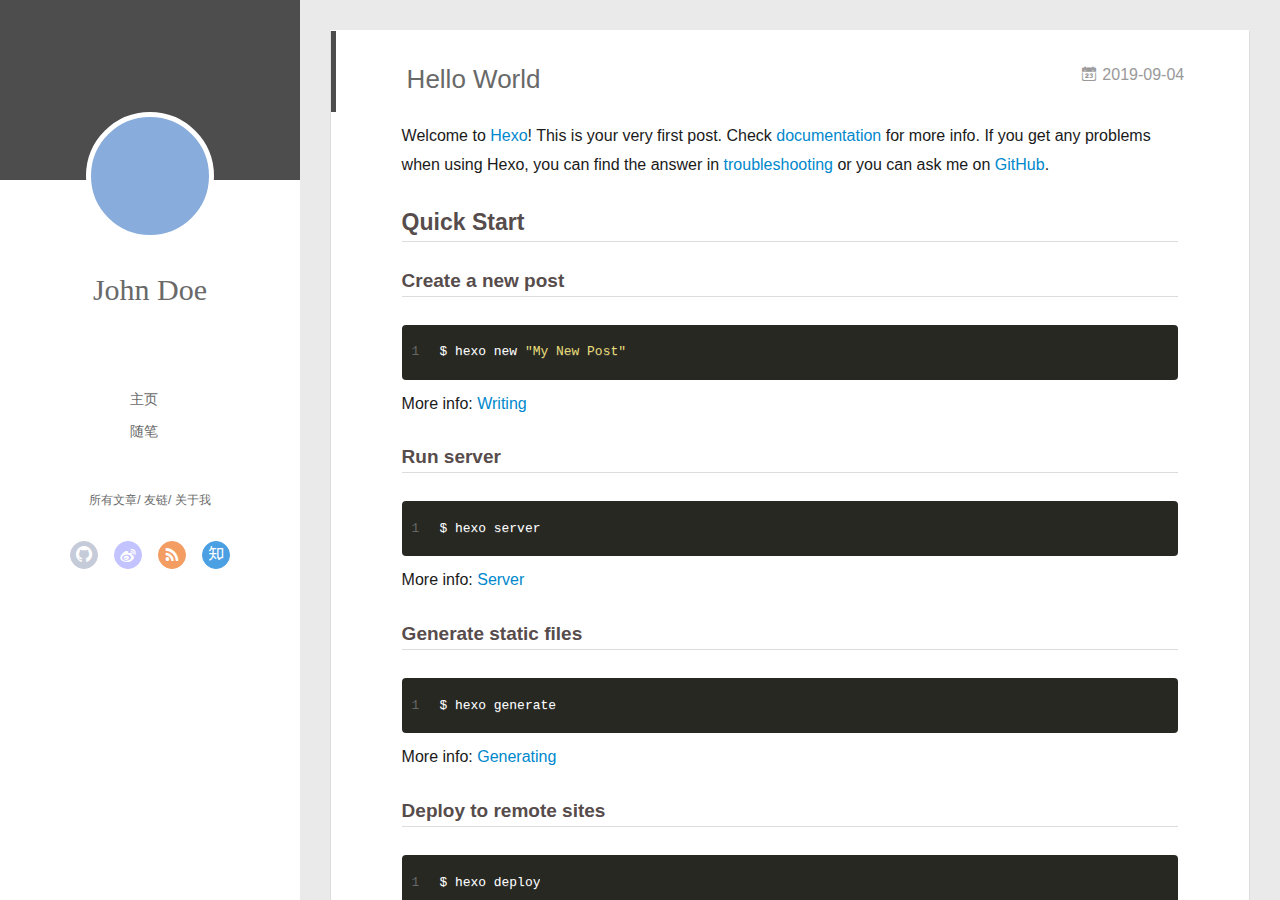
==== index.html @ b0c8b344 "Site updated: 2019-09-04 14:33:36" ====
<!DOCTYPE html>
<html>
<head><meta name="generator" content="Hexo 3.9.0">
  <meta charset="utf-8">
  
  <meta name="renderer" content="webkit">
  <meta http-equiv="X-UA-Compatible" content="IE=edge">
  <link rel="dns-prefetch" href="http://yoursite.com">
  <title>Hexo</title>
  <meta name="viewport" content="width=device-width, initial-scale=1, maximum-scale=1">
  <meta property="og:type" content="website">
<meta property="og:title" content="Hexo">
<meta property="og:url" content="http://yoursite.com/index.html">
<meta property="og:site_name" content="Hexo">
<meta property="og:locale" content="en">
<meta name="twitter:card" content="summary">
<meta name="twitter:title" content="Hexo">
  
    <link rel="alternative" href="/atom.xml" title="Hexo" type="application/atom+xml">
  
  
    <link rel="icon" href="/favicon.png">
  
  <link rel="stylesheet" type="text/css" href="/./main.0cf68a.css">
  <style type="text/css">
  
    #container.show {
      background: linear-gradient(200deg,#a0cfe4,#e8c37e);
    }
  </style>
  

  

</head>
</html>
<body>
  <div id="container" q-class="show:isCtnShow">
    <canvas id="anm-canvas" class="anm-canvas"></canvas>
    <div class="left-col" q-class="show:isShow">
      
<div class="overlay" style="background: #4d4d4d"></div>
<div class="intrude-less">
	<header id="header" class="inner">
		<a href="/" class="profilepic">
			<img src="" class="js-avatar">
		</a>
		<hgroup>
		  <h1 class="header-author"><a href="/">John Doe</a></h1>
		</hgroup>
		

		<nav class="header-menu">
			<ul>
			
				<li><a href="/">主页</a></li>
	        
				<li><a href="/tags/随笔/">随笔</a></li>
	        
			</ul>
		</nav>
		<nav class="header-smart-menu">
    		
    			
    			<a q-on="click: openSlider(e, 'innerArchive')" href="javascript:void(0)">所有文章</a>
    			
            
    			
    			<a q-on="click: openSlider(e, 'friends')" href="javascript:void(0)">友链</a>
    			
            
    			
    			<a q-on="click: openSlider(e, 'aboutme')" href="javascript:void(0)">关于我</a>
    			
            
		</nav>
		<nav class="header-nav">
			<div class="social">
				
					<a class="github" target="_blank" href="#" title="github"><i class="icon-github"></i></a>
		        
					<a class="weibo" target="_blank" href="#" title="weibo"><i class="icon-weibo"></i></a>
		        
					<a class="rss" target="_blank" href="#" title="rss"><i class="icon-rss"></i></a>
		        
					<a class="zhihu" target="_blank" href="#" title="zhihu"><i class="icon-zhihu"></i></a>
		        
			</div>
		</nav>
	</header>		
</div>

    </div>
    <div class="mid-col" q-class="show:isShow,hide:isShow|isFalse">
      
<nav id="mobile-nav">
  	<div class="overlay js-overlay" style="background: #4d4d4d"></div>
	<div class="btnctn js-mobile-btnctn">
  		<div class="slider-trigger list" q-on="click: openSlider(e)"><i class="icon icon-sort"></i></div>
	</div>
	<div class="intrude-less">
		<header id="header" class="inner">
			<div class="profilepic">
				<img src="" class="js-avatar">
			</div>
			<hgroup>
			  <h1 class="header-author js-header-author">John Doe</h1>
			</hgroup>
			
			
			
				
			
				
			
			
			
			<nav class="header-nav">
				<div class="social">
					
						<a class="github" target="_blank" href="#" title="github"><i class="icon-github"></i></a>
			        
						<a class="weibo" target="_blank" href="#" title="weibo"><i class="icon-weibo"></i></a>
			        
						<a class="rss" target="_blank" href="#" title="rss"><i class="icon-rss"></i></a>
			        
						<a class="zhihu" target="_blank" href="#" title="zhihu"><i class="icon-zhihu"></i></a>
			        
				</div>
			</nav>

			<nav class="header-menu js-header-menu">
				<ul style="width: 50%">
				
				
					<li style="width: 50%"><a href="/">主页</a></li>
		        
					<li style="width: 50%"><a href="/tags/随笔/">随笔</a></li>
		        
				</ul>
			</nav>
		</header>				
	</div>
	<div class="mobile-mask" style="display:none" q-show="isShow"></div>
</nav>

      <div id="wrapper" class="body-wrap">
        <div class="menu-l">
          <div class="canvas-wrap">
            <canvas data-colors="#eaeaea" data-sectionHeight="100" data-contentId="js-content" id="myCanvas1" class="anm-canvas"></canvas>
          </div>
          <div id="js-content" class="content-ll">
            
  
    <article id="post-hello-world" class="article article-type-post  article-index" itemscope itemprop="blogPost">
  <div class="article-inner">
    
      <header class="article-header">
        
  
    <h1 itemprop="name">
      <a class="article-title" href="/2019/09/04/hello-world/">Hello World</a>
    </h1>
  

        
        <a href="/2019/09/04/hello-world/" class="archive-article-date">
  	<time datetime="2019-09-04T06:08:11.538Z" itemprop="datePublished"><i class="icon-calendar icon"></i>2019-09-04</time>
</a>
        
      </header>
    
    <div class="article-entry" itemprop="articleBody">
      
        <p>Welcome to <a href="https://hexo.io/" target="_blank" rel="noopener">Hexo</a>! This is your very first post. Check <a href="https://hexo.io/docs/" target="_blank" rel="noopener">documentation</a> for more info. If you get any problems when using Hexo, you can find the answer in <a href="https://hexo.io/docs/troubleshooting.html" target="_blank" rel="noopener">troubleshooting</a> or you can ask me on <a href="https://github.com/hexojs/hexo/issues" target="_blank" rel="noopener">GitHub</a>.</p>
<h2 id="Quick-Start"><a href="#Quick-Start" class="headerlink" title="Quick Start"></a>Quick Start</h2><h3 id="Create-a-new-post"><a href="#Create-a-new-post" class="headerlink" title="Create a new post"></a>Create a new post</h3><figure class="highlight bash"><table><tr><td class="gutter"><pre><span class="line">1</span><br></pre></td><td class="code"><pre><span class="line">$ hexo new <span class="string">"My New Post"</span></span><br></pre></td></tr></table></figure>

<p>More info: <a href="https://hexo.io/docs/writing.html" target="_blank" rel="noopener">Writing</a></p>
<h3 id="Run-server"><a href="#Run-server" class="headerlink" title="Run server"></a>Run server</h3><figure class="highlight bash"><table><tr><td class="gutter"><pre><span class="line">1</span><br></pre></td><td class="code"><pre><span class="line">$ hexo server</span><br></pre></td></tr></table></figure>

<p>More info: <a href="https://hexo.io/docs/server.html" target="_blank" rel="noopener">Server</a></p>
<h3 id="Generate-static-files"><a href="#Generate-static-files" class="headerlink" title="Generate static files"></a>Generate static files</h3><figure class="highlight bash"><table><tr><td class="gutter"><pre><span class="line">1</span><br></pre></td><td class="code"><pre><span class="line">$ hexo generate</span><br></pre></td></tr></table></figure>

<p>More info: <a href="https://hexo.io/docs/generating.html" target="_blank" rel="noopener">Generating</a></p>
<h3 id="Deploy-to-remote-sites"><a href="#Deploy-to-remote-sites" class="headerlink" title="Deploy to remote sites"></a>Deploy to remote sites</h3><figure class="highlight bash"><table><tr><td class="gutter"><pre><span class="line">1</span><br></pre></td><td class="code"><pre><span class="line">$ hexo deploy</span><br></pre></td></tr></table></figure>

<p>More info: <a href="https://hexo.io/docs/deployment.html" target="_blank" rel="noopener">Deployment</a></p>

      

      
    </div>
    <div class="article-info article-info-index">
      
      
      

      
        <p class="article-more-link">
          <a class="article-more-a" href="/2019/09/04/hello-world/">展开全文 >></a>
        </p>
      

      
      <div class="clearfix"></div>
    </div>
  </div>
</article>

<aside class="wrap-side-operation">
    <div class="mod-side-operation">
        
        <div class="jump-container" id="js-jump-container" style="display:none;">
            <a href="javascript:void(0)" class="mod-side-operation__jump-to-top">
                <i class="icon-font icon-back"></i>
            </a>
            <div id="js-jump-plan-container" class="jump-plan-container" style="top: -11px;">
                <i class="icon-font icon-plane jump-plane"></i>
            </div>
        </div>
        
        
    </div>
</aside>




  
  


          </div>
        </div>
      </div>
      <footer id="footer">
  <div class="outer">
    <div id="footer-info">
    	<div class="footer-left">
    		&copy; 2019 John Doe
    	</div>
      	<div class="footer-right">
      		<a href="http://hexo.io/" target="_blank">Hexo</a>  Theme <a href="https://github.com/litten/hexo-theme-yilia" target="_blank">Yilia</a> by Litten
      	</div>
    </div>
  </div>
</footer>
    </div>
    <script>
	var yiliaConfig = {
		mathjax: false,
		isHome: true,
		isPost: false,
		isArchive: false,
		isTag: false,
		isCategory: false,
		open_in_new: false,
		toc_hide_index: true,
		root: "/",
		innerArchive: true,
		showTags: false
	}
</script>

<script>!function(t){function n(e){if(r[e])return r[e].exports;var i=r[e]={exports:{},id:e,loaded:!1};return t[e].call(i.exports,i,i.exports,n),i.loaded=!0,i.exports}var r={};n.m=t,n.c=r,n.p="./",n(0)}([function(t,n,r){r(195),t.exports=r(191)},function(t,n,r){var e=r(3),i=r(52),o=r(27),u=r(28),c=r(53),f="prototype",a=function(t,n,r){var s,l,h,v,p=t&a.F,d=t&a.G,y=t&a.S,g=t&a.P,b=t&a.B,m=d?e:y?e[n]||(e[n]={}):(e[n]||{})[f],x=d?i:i[n]||(i[n]={}),w=x[f]||(x[f]={});d&&(r=n);for(s in r)l=!p&&m&&void 0!==m[s],h=(l?m:r)[s],v=b&&l?c(h,e):g&&"function"==typeof h?c(Function.call,h):h,m&&u(m,s,h,t&a.U),x[s]!=h&&o(x,s,v),g&&w[s]!=h&&(w[s]=h)};e.core=i,a.F=1,a.G=2,a.S=4,a.P=8,a.B=16,a.W=32,a.U=64,a.R=128,t.exports=a},function(t,n,r){var e=r(6);t.exports=function(t){if(!e(t))throw TypeError(t+" is not an object!");return t}},function(t,n){var r=t.exports="undefined"!=typeof window&&window.Math==Math?window:"undefined"!=typeof self&&self.Math==Math?self:Function("return this")();"number"==typeof __g&&(__g=r)},function(t,n){t.exports=function(t){try{return!!t()}catch(t){return!0}}},function(t,n){var r=t.exports="undefined"!=typeof window&&window.Math==Math?window:"undefined"!=typeof self&&self.Math==Math?self:Function("return this")();"number"==typeof __g&&(__g=r)},function(t,n){t.exports=function(t){return"object"==typeof t?null!==t:"function"==typeof t}},function(t,n,r){var e=r(126)("wks"),i=r(76),o=r(3).Symbol,u="function"==typeof o;(t.exports=function(t){return e[t]||(e[t]=u&&o[t]||(u?o:i)("Symbol."+t))}).store=e},function(t,n){var r={}.hasOwnProperty;t.exports=function(t,n){return r.call(t,n)}},function(t,n,r){var e=r(94),i=r(33);t.exports=function(t){return e(i(t))}},function(t,n,r){t.exports=!r(4)(function(){return 7!=Object.defineProperty({},"a",{get:function(){return 7}}).a})},function(t,n,r){var e=r(2),i=r(167),o=r(50),u=Object.defineProperty;n.f=r(10)?Object.defineProperty:function(t,n,r){if(e(t),n=o(n,!0),e(r),i)try{return u(t,n,r)}catch(t){}if("get"in r||"set"in r)throw TypeError("Accessors not supported!");return"value"in r&&(t[n]=r.value),t}},function(t,n,r){t.exports=!r(18)(function(){return 7!=Object.defineProperty({},"a",{get:function(){return 7}}).a})},function(t,n,r){var e=r(14),i=r(22);t.exports=r(12)?function(t,n,r){return e.f(t,n,i(1,r))}:function(t,n,r){return t[n]=r,t}},function(t,n,r){var e=r(20),i=r(58),o=r(42),u=Object.defineProperty;n.f=r(12)?Object.defineProperty:function(t,n,r){if(e(t),n=o(n,!0),e(r),i)try{return u(t,n,r)}catch(t){}if("get"in r||"set"in r)throw TypeError("Accessors not supported!");return"value"in r&&(t[n]=r.value),t}},function(t,n,r){var e=r(40)("wks"),i=r(23),o=r(5).Symbol,u="function"==typeof o;(t.exports=function(t){return e[t]||(e[t]=u&&o[t]||(u?o:i)("Symbol."+t))}).store=e},function(t,n,r){var e=r(67),i=Math.min;t.exports=function(t){return t>0?i(e(t),9007199254740991):0}},function(t,n,r){var e=r(46);t.exports=function(t){return Object(e(t))}},function(t,n){t.exports=function(t){try{return!!t()}catch(t){return!0}}},function(t,n,r){var e=r(63),i=r(34);t.exports=Object.keys||function(t){return e(t,i)}},function(t,n,r){var e=r(21);t.exports=function(t){if(!e(t))throw TypeError(t+" is not an object!");return t}},function(t,n){t.exports=function(t){return"object"==typeof t?null!==t:"function"==typeof t}},function(t,n){t.exports=function(t,n){return{enumerable:!(1&t),configurable:!(2&t),writable:!(4&t),value:n}}},function(t,n){var r=0,e=Math.random();t.exports=function(t){return"Symbol(".concat(void 0===t?"":t,")_",(++r+e).toString(36))}},function(t,n){var r={}.hasOwnProperty;t.exports=function(t,n){return r.call(t,n)}},function(t,n){var r=t.exports={version:"2.4.0"};"number"==typeof __e&&(__e=r)},function(t,n){t.exports=function(t){if("function"!=typeof t)throw TypeError(t+" is not a function!");return t}},function(t,n,r){var e=r(11),i=r(66);t.exports=r(10)?function(t,n,r){return e.f(t,n,i(1,r))}:function(t,n,r){return t[n]=r,t}},function(t,n,r){var e=r(3),i=r(27),o=r(24),u=r(76)("src"),c="toString",f=Function[c],a=(""+f).split(c);r(52).inspectSource=function(t){return f.call(t)},(t.exports=function(t,n,r,c){var f="function"==typeof r;f&&(o(r,"name")||i(r,"name",n)),t[n]!==r&&(f&&(o(r,u)||i(r,u,t[n]?""+t[n]:a.join(String(n)))),t===e?t[n]=r:c?t[n]?t[n]=r:i(t,n,r):(delete t[n],i(t,n,r)))})(Function.prototype,c,function(){return"function"==typeof this&&this[u]||f.call(this)})},function(t,n,r){var e=r(1),i=r(4),o=r(46),u=function(t,n,r,e){var i=String(o(t)),u="<"+n;return""!==r&&(u+=" "+r+'="'+String(e).replace(/"/g,"&quot;")+'"'),u+">"+i+"</"+n+">"};t.exports=function(t,n){var r={};r[t]=n(u),e(e.P+e.F*i(function(){var n=""[t]('"');return n!==n.toLowerCase()||n.split('"').length>3}),"String",r)}},function(t,n,r){var e=r(115),i=r(46);t.exports=function(t){return e(i(t))}},function(t,n,r){var e=r(116),i=r(66),o=r(30),u=r(50),c=r(24),f=r(167),a=Object.getOwnPropertyDescriptor;n.f=r(10)?a:function(t,n){if(t=o(t),n=u(n,!0),f)try{return a(t,n)}catch(t){}if(c(t,n))return i(!e.f.call(t,n),t[n])}},function(t,n,r){var e=r(24),i=r(17),o=r(145)("IE_PROTO"),u=Object.prototype;t.exports=Object.getPrototypeOf||function(t){return t=i(t),e(t,o)?t[o]:"function"==typeof t.constructor&&t instanceof t.constructor?t.constructor.prototype:t instanceof Object?u:null}},function(t,n){t.exports=function(t){if(void 0==t)throw TypeError("Can't call method on  "+t);return t}},function(t,n){t.exports="constructor,hasOwnProperty,isPrototypeOf,propertyIsEnumerable,toLocaleString,toString,valueOf".split(",")},function(t,n){t.exports={}},function(t,n){t.exports=!0},function(t,n){n.f={}.propertyIsEnumerable},function(t,n,r){var e=r(14).f,i=r(8),o=r(15)("toStringTag");t.exports=function(t,n,r){t&&!i(t=r?t:t.prototype,o)&&e(t,o,{configurable:!0,value:n})}},function(t,n,r){var e=r(40)("keys"),i=r(23);t.exports=function(t){return e[t]||(e[t]=i(t))}},function(t,n,r){var e=r(5),i="__core-js_shared__",o=e[i]||(e[i]={});t.exports=function(t){return o[t]||(o[t]={})}},function(t,n){var r=Math.ceil,e=Math.floor;t.exports=function(t){return isNaN(t=+t)?0:(t>0?e:r)(t)}},function(t,n,r){var e=r(21);t.exports=function(t,n){if(!e(t))return t;var r,i;if(n&&"function"==typeof(r=t.toString)&&!e(i=r.call(t)))return i;if("function"==typeof(r=t.valueOf)&&!e(i=r.call(t)))return i;if(!n&&"function"==typeof(r=t.toString)&&!e(i=r.call(t)))return i;throw TypeError("Can't convert object to primitive value")}},function(t,n,r){var e=r(5),i=r(25),o=r(36),u=r(44),c=r(14).f;t.exports=function(t){var n=i.Symbol||(i.Symbol=o?{}:e.Symbol||{});"_"==t.charAt(0)||t in n||c(n,t,{value:u.f(t)})}},function(t,n,r){n.f=r(15)},function(t,n){var r={}.toString;t.exports=function(t){return r.call(t).slice(8,-1)}},function(t,n){t.exports=function(t){if(void 0==t)throw TypeError("Can't call method on  "+t);return t}},function(t,n,r){var e=r(4);t.exports=function(t,n){return!!t&&e(function(){n?t.call(null,function(){},1):t.call(null)})}},function(t,n,r){var e=r(53),i=r(115),o=r(17),u=r(16),c=r(203);t.exports=function(t,n){var r=1==t,f=2==t,a=3==t,s=4==t,l=6==t,h=5==t||l,v=n||c;return function(n,c,p){for(var d,y,g=o(n),b=i(g),m=e(c,p,3),x=u(b.length),w=0,S=r?v(n,x):f?v(n,0):void 0;x>w;w++)if((h||w in b)&&(d=b[w],y=m(d,w,g),t))if(r)S[w]=y;else if(y)switch(t){case 3:return!0;case 5:return d;case 6:return w;case 2:S.push(d)}else if(s)return!1;return l?-1:a||s?s:S}}},function(t,n,r){var e=r(1),i=r(52),o=r(4);t.exports=function(t,n){var r=(i.Object||{})[t]||Object[t],u={};u[t]=n(r),e(e.S+e.F*o(function(){r(1)}),"Object",u)}},function(t,n,r){var e=r(6);t.exports=function(t,n){if(!e(t))return t;var r,i;if(n&&"function"==typeof(r=t.toString)&&!e(i=r.call(t)))return i;if("function"==typeof(r=t.valueOf)&&!e(i=r.call(t)))return i;if(!n&&"function"==typeof(r=t.toString)&&!e(i=r.call(t)))return i;throw TypeError("Can't convert object to primitive value")}},function(t,n,r){var e=r(5),i=r(25),o=r(91),u=r(13),c="prototype",f=function(t,n,r){var a,s,l,h=t&f.F,v=t&f.G,p=t&f.S,d=t&f.P,y=t&f.B,g=t&f.W,b=v?i:i[n]||(i[n]={}),m=b[c],x=v?e:p?e[n]:(e[n]||{})[c];v&&(r=n);for(a in r)(s=!h&&x&&void 0!==x[a])&&a in b||(l=s?x[a]:r[a],b[a]=v&&"function"!=typeof x[a]?r[a]:y&&s?o(l,e):g&&x[a]==l?function(t){var n=function(n,r,e){if(this instanceof t){switch(arguments.length){case 0:return new t;case 1:return new t(n);case 2:return new t(n,r)}return new t(n,r,e)}return t.apply(this,arguments)};return n[c]=t[c],n}(l):d&&"function"==typeof l?o(Function.call,l):l,d&&((b.virtual||(b.virtual={}))[a]=l,t&f.R&&m&&!m[a]&&u(m,a,l)))};f.F=1,f.G=2,f.S=4,f.P=8,f.B=16,f.W=32,f.U=64,f.R=128,t.exports=f},function(t,n){var r=t.exports={version:"2.4.0"};"number"==typeof __e&&(__e=r)},function(t,n,r){var e=r(26);t.exports=function(t,n,r){if(e(t),void 0===n)return t;switch(r){case 1:return function(r){return t.call(n,r)};case 2:return function(r,e){return t.call(n,r,e)};case 3:return function(r,e,i){return t.call(n,r,e,i)}}return function(){return t.apply(n,arguments)}}},function(t,n,r){var e=r(183),i=r(1),o=r(126)("metadata"),u=o.store||(o.store=new(r(186))),c=function(t,n,r){var i=u.get(t);if(!i){if(!r)return;u.set(t,i=new e)}var o=i.get(n);if(!o){if(!r)return;i.set(n,o=new e)}return o},f=function(t,n,r){var e=c(n,r,!1);return void 0!==e&&e.has(t)},a=function(t,n,r){var e=c(n,r,!1);return void 0===e?void 0:e.get(t)},s=function(t,n,r,e){c(r,e,!0).set(t,n)},l=function(t,n){var r=c(t,n,!1),e=[];return r&&r.forEach(function(t,n){e.push(n)}),e},h=function(t){return void 0===t||"symbol"==typeof t?t:String(t)},v=function(t){i(i.S,"Reflect",t)};t.exports={store:u,map:c,has:f,get:a,set:s,keys:l,key:h,exp:v}},function(t,n,r){"use strict";if(r(10)){var e=r(69),i=r(3),o=r(4),u=r(1),c=r(127),f=r(152),a=r(53),s=r(68),l=r(66),h=r(27),v=r(73),p=r(67),d=r(16),y=r(75),g=r(50),b=r(24),m=r(180),x=r(114),w=r(6),S=r(17),_=r(137),O=r(70),E=r(32),P=r(71).f,j=r(154),F=r(76),M=r(7),A=r(48),N=r(117),T=r(146),I=r(155),k=r(80),L=r(123),R=r(74),C=r(130),D=r(160),U=r(11),W=r(31),G=U.f,B=W.f,V=i.RangeError,z=i.TypeError,q=i.Uint8Array,K="ArrayBuffer",J="Shared"+K,Y="BYTES_PER_ELEMENT",H="prototype",$=Array[H],X=f.ArrayBuffer,Q=f.DataView,Z=A(0),tt=A(2),nt=A(3),rt=A(4),et=A(5),it=A(6),ot=N(!0),ut=N(!1),ct=I.values,ft=I.keys,at=I.entries,st=$.lastIndexOf,lt=$.reduce,ht=$.reduceRight,vt=$.join,pt=$.sort,dt=$.slice,yt=$.toString,gt=$.toLocaleString,bt=M("iterator"),mt=M("toStringTag"),xt=F("typed_constructor"),wt=F("def_constructor"),St=c.CONSTR,_t=c.TYPED,Ot=c.VIEW,Et="Wrong length!",Pt=A(1,function(t,n){return Tt(T(t,t[wt]),n)}),jt=o(function(){return 1===new q(new Uint16Array([1]).buffer)[0]}),Ft=!!q&&!!q[H].set&&o(function(){new q(1).set({})}),Mt=function(t,n){if(void 0===t)throw z(Et);var r=+t,e=d(t);if(n&&!m(r,e))throw V(Et);return e},At=function(t,n){var r=p(t);if(r<0||r%n)throw V("Wrong offset!");return r},Nt=function(t){if(w(t)&&_t in t)return t;throw z(t+" is not a typed array!")},Tt=function(t,n){if(!(w(t)&&xt in t))throw z("It is not a typed array constructor!");return new t(n)},It=function(t,n){return kt(T(t,t[wt]),n)},kt=function(t,n){for(var r=0,e=n.length,i=Tt(t,e);e>r;)i[r]=n[r++];return i},Lt=function(t,n,r){G(t,n,{get:function(){return this._d[r]}})},Rt=function(t){var n,r,e,i,o,u,c=S(t),f=arguments.length,s=f>1?arguments[1]:void 0,l=void 0!==s,h=j(c);if(void 0!=h&&!_(h)){for(u=h.call(c),e=[],n=0;!(o=u.next()).done;n++)e.push(o.value);c=e}for(l&&f>2&&(s=a(s,arguments[2],2)),n=0,r=d(c.length),i=Tt(this,r);r>n;n++)i[n]=l?s(c[n],n):c[n];return i},Ct=function(){for(var t=0,n=arguments.length,r=Tt(this,n);n>t;)r[t]=arguments[t++];return r},Dt=!!q&&o(function(){gt.call(new q(1))}),Ut=function(){return gt.apply(Dt?dt.call(Nt(this)):Nt(this),arguments)},Wt={copyWithin:function(t,n){return D.call(Nt(this),t,n,arguments.length>2?arguments[2]:void 0)},every:function(t){return rt(Nt(this),t,arguments.length>1?arguments[1]:void 0)},fill:function(t){return C.apply(Nt(this),arguments)},filter:function(t){return It(this,tt(Nt(this),t,arguments.length>1?arguments[1]:void 0))},find:function(t){return et(Nt(this),t,arguments.length>1?arguments[1]:void 0)},findIndex:function(t){return it(Nt(this),t,arguments.length>1?arguments[1]:void 0)},forEach:function(t){Z(Nt(this),t,arguments.length>1?arguments[1]:void 0)},indexOf:function(t){return ut(Nt(this),t,arguments.length>1?arguments[1]:void 0)},includes:function(t){return ot(Nt(this),t,arguments.length>1?arguments[1]:void 0)},join:function(t){return vt.apply(Nt(this),arguments)},lastIndexOf:function(t){return st.apply(Nt(this),arguments)},map:function(t){return Pt(Nt(this),t,arguments.length>1?arguments[1]:void 0)},reduce:function(t){return lt.apply(Nt(this),arguments)},reduceRight:function(t){return ht.apply(Nt(this),arguments)},reverse:function(){for(var t,n=this,r=Nt(n).length,e=Math.floor(r/2),i=0;i<e;)t=n[i],n[i++]=n[--r],n[r]=t;return n},some:function(t){return nt(Nt(this),t,arguments.length>1?arguments[1]:void 0)},sort:function(t){return pt.call(Nt(this),t)},subarray:function(t,n){var r=Nt(this),e=r.length,i=y(t,e);return new(T(r,r[wt]))(r.buffer,r.byteOffset+i*r.BYTES_PER_ELEMENT,d((void 0===n?e:y(n,e))-i))}},Gt=function(t,n){return It(this,dt.call(Nt(this),t,n))},Bt=function(t){Nt(this);var n=At(arguments[1],1),r=this.length,e=S(t),i=d(e.length),o=0;if(i+n>r)throw V(Et);for(;o<i;)this[n+o]=e[o++]},Vt={entries:function(){return at.call(Nt(this))},keys:function(){return ft.call(Nt(this))},values:function(){return ct.call(Nt(this))}},zt=function(t,n){return w(t)&&t[_t]&&"symbol"!=typeof n&&n in t&&String(+n)==String(n)},qt=function(t,n){return zt(t,n=g(n,!0))?l(2,t[n]):B(t,n)},Kt=function(t,n,r){return!(zt(t,n=g(n,!0))&&w(r)&&b(r,"value"))||b(r,"get")||b(r,"set")||r.configurable||b(r,"writable")&&!r.writable||b(r,"enumerable")&&!r.enumerable?G(t,n,r):(t[n]=r.value,t)};St||(W.f=qt,U.f=Kt),u(u.S+u.F*!St,"Object",{getOwnPropertyDescriptor:qt,defineProperty:Kt}),o(function(){yt.call({})})&&(yt=gt=function(){return vt.call(this)});var Jt=v({},Wt);v(Jt,Vt),h(Jt,bt,Vt.values),v(Jt,{slice:Gt,set:Bt,constructor:function(){},toString:yt,toLocaleString:Ut}),Lt(Jt,"buffer","b"),Lt(Jt,"byteOffset","o"),Lt(Jt,"byteLength","l"),Lt(Jt,"length","e"),G(Jt,mt,{get:function(){return this[_t]}}),t.exports=function(t,n,r,f){f=!!f;var a=t+(f?"Clamped":"")+"Array",l="Uint8Array"!=a,v="get"+t,p="set"+t,y=i[a],g=y||{},b=y&&E(y),m=!y||!c.ABV,S={},_=y&&y[H],j=function(t,r){var e=t._d;return e.v[v](r*n+e.o,jt)},F=function(t,r,e){var i=t._d;f&&(e=(e=Math.round(e))<0?0:e>255?255:255&e),i.v[p](r*n+i.o,e,jt)},M=function(t,n){G(t,n,{get:function(){return j(this,n)},set:function(t){return F(this,n,t)},enumerable:!0})};m?(y=r(function(t,r,e,i){s(t,y,a,"_d");var o,u,c,f,l=0,v=0;if(w(r)){if(!(r instanceof X||(f=x(r))==K||f==J))return _t in r?kt(y,r):Rt.call(y,r);o=r,v=At(e,n);var p=r.byteLength;if(void 0===i){if(p%n)throw V(Et);if((u=p-v)<0)throw V(Et)}else if((u=d(i)*n)+v>p)throw V(Et);c=u/n}else c=Mt(r,!0),u=c*n,o=new X(u);for(h(t,"_d",{b:o,o:v,l:u,e:c,v:new Q(o)});l<c;)M(t,l++)}),_=y[H]=O(Jt),h(_,"constructor",y)):L(function(t){new y(null),new y(t)},!0)||(y=r(function(t,r,e,i){s(t,y,a);var o;return w(r)?r instanceof X||(o=x(r))==K||o==J?void 0!==i?new g(r,At(e,n),i):void 0!==e?new g(r,At(e,n)):new g(r):_t in r?kt(y,r):Rt.call(y,r):new g(Mt(r,l))}),Z(b!==Function.prototype?P(g).concat(P(b)):P(g),function(t){t in y||h(y,t,g[t])}),y[H]=_,e||(_.constructor=y));var A=_[bt],N=!!A&&("values"==A.name||void 0==A.name),T=Vt.values;h(y,xt,!0),h(_,_t,a),h(_,Ot,!0),h(_,wt,y),(f?new y(1)[mt]==a:mt in _)||G(_,mt,{get:function(){return a}}),S[a]=y,u(u.G+u.W+u.F*(y!=g),S),u(u.S,a,{BYTES_PER_ELEMENT:n,from:Rt,of:Ct}),Y in _||h(_,Y,n),u(u.P,a,Wt),R(a),u(u.P+u.F*Ft,a,{set:Bt}),u(u.P+u.F*!N,a,Vt),u(u.P+u.F*(_.toString!=yt),a,{toString:yt}),u(u.P+u.F*o(function(){new y(1).slice()}),a,{slice:Gt}),u(u.P+u.F*(o(function(){return[1,2].toLocaleString()!=new y([1,2]).toLocaleString()})||!o(function(){_.toLocaleString.call([1,2])})),a,{toLocaleString:Ut}),k[a]=N?A:T,e||N||h(_,bt,T)}}else t.exports=function(){}},function(t,n){var r={}.toString;t.exports=function(t){return r.call(t).slice(8,-1)}},function(t,n,r){var e=r(21),i=r(5).document,o=e(i)&&e(i.createElement);t.exports=function(t){return o?i.createElement(t):{}}},function(t,n,r){t.exports=!r(12)&&!r(18)(function(){return 7!=Object.defineProperty(r(57)("div"),"a",{get:function(){return 7}}).a})},function(t,n,r){"use strict";var e=r(36),i=r(51),o=r(64),u=r(13),c=r(8),f=r(35),a=r(96),s=r(38),l=r(103),h=r(15)("iterator"),v=!([].keys&&"next"in[].keys()),p="keys",d="values",y=function(){return this};t.exports=function(t,n,r,g,b,m,x){a(r,n,g);var w,S,_,O=function(t){if(!v&&t in F)return F[t];switch(t){case p:case d:return function(){return new r(this,t)}}return function(){return new r(this,t)}},E=n+" Iterator",P=b==d,j=!1,F=t.prototype,M=F[h]||F["@@iterator"]||b&&F[b],A=M||O(b),N=b?P?O("entries"):A:void 0,T="Array"==n?F.entries||M:M;if(T&&(_=l(T.call(new t)))!==Object.prototype&&(s(_,E,!0),e||c(_,h)||u(_,h,y)),P&&M&&M.name!==d&&(j=!0,A=function(){return M.call(this)}),e&&!x||!v&&!j&&F[h]||u(F,h,A),f[n]=A,f[E]=y,b)if(w={values:P?A:O(d),keys:m?A:O(p),entries:N},x)for(S in w)S in F||o(F,S,w[S]);else i(i.P+i.F*(v||j),n,w);return w}},function(t,n,r){var e=r(20),i=r(100),o=r(34),u=r(39)("IE_PROTO"),c=function(){},f="prototype",a=function(){var t,n=r(57)("iframe"),e=o.length;for(n.style.display="none",r(93).appendChild(n),n.src="javascript:",t=n.contentWindow.document,t.open(),t.write("<script>document.F=Object<\/script>"),t.close(),a=t.F;e--;)delete a[f][o[e]];return a()};t.exports=Object.create||function(t,n){var r;return null!==t?(c[f]=e(t),r=new c,c[f]=null,r[u]=t):r=a(),void 0===n?r:i(r,n)}},function(t,n,r){var e=r(63),i=r(34).concat("length","prototype");n.f=Object.getOwnPropertyNames||function(t){return e(t,i)}},function(t,n){n.f=Object.getOwnPropertySymbols},function(t,n,r){var e=r(8),i=r(9),o=r(90)(!1),u=r(39)("IE_PROTO");t.exports=function(t,n){var r,c=i(t),f=0,a=[];for(r in c)r!=u&&e(c,r)&&a.push(r);for(;n.length>f;)e(c,r=n[f++])&&(~o(a,r)||a.push(r));return a}},function(t,n,r){t.exports=r(13)},function(t,n,r){var e=r(76)("meta"),i=r(6),o=r(24),u=r(11).f,c=0,f=Object.isExtensible||function(){return!0},a=!r(4)(function(){return f(Object.preventExtensions({}))}),s=function(t){u(t,e,{value:{i:"O"+ ++c,w:{}}})},l=function(t,n){if(!i(t))return"symbol"==typeof t?t:("string"==typeof t?"S":"P")+t;if(!o(t,e)){if(!f(t))return"F";if(!n)return"E";s(t)}return t[e].i},h=function(t,n){if(!o(t,e)){if(!f(t))return!0;if(!n)return!1;s(t)}return t[e].w},v=function(t){return a&&p.NEED&&f(t)&&!o(t,e)&&s(t),t},p=t.exports={KEY:e,NEED:!1,fastKey:l,getWeak:h,onFreeze:v}},function(t,n){t.exports=function(t,n){return{enumerable:!(1&t),configurable:!(2&t),writable:!(4&t),value:n}}},function(t,n){var r=Math.ceil,e=Math.floor;t.exports=function(t){return isNaN(t=+t)?0:(t>0?e:r)(t)}},function(t,n){t.exports=function(t,n,r,e){if(!(t instanceof n)||void 0!==e&&e in t)throw TypeError(r+": incorrect invocation!");return t}},function(t,n){t.exports=!1},function(t,n,r){var e=r(2),i=r(173),o=r(133),u=r(145)("IE_PROTO"),c=function(){},f="prototype",a=function(){var t,n=r(132)("iframe"),e=o.length;for(n.style.display="none",r(135).appendChild(n),n.src="javascript:",t=n.contentWindow.document,t.open(),t.write("<script>document.F=Object<\/script>"),t.close(),a=t.F;e--;)delete a[f][o[e]];return a()};t.exports=Object.create||function(t,n){var r;return null!==t?(c[f]=e(t),r=new c,c[f]=null,r[u]=t):r=a(),void 0===n?r:i(r,n)}},function(t,n,r){var e=r(175),i=r(133).concat("length","prototype");n.f=Object.getOwnPropertyNames||function(t){return e(t,i)}},function(t,n,r){var e=r(175),i=r(133);t.exports=Object.keys||function(t){return e(t,i)}},function(t,n,r){var e=r(28);t.exports=function(t,n,r){for(var i in n)e(t,i,n[i],r);return t}},function(t,n,r){"use strict";var e=r(3),i=r(11),o=r(10),u=r(7)("species");t.exports=function(t){var n=e[t];o&&n&&!n[u]&&i.f(n,u,{configurable:!0,get:function(){return this}})}},function(t,n,r){var e=r(67),i=Math.max,o=Math.min;t.exports=function(t,n){return t=e(t),t<0?i(t+n,0):o(t,n)}},function(t,n){var r=0,e=Math.random();t.exports=function(t){return"Symbol(".concat(void 0===t?"":t,")_",(++r+e).toString(36))}},function(t,n,r){var e=r(33);t.exports=function(t){return Object(e(t))}},function(t,n,r){var e=r(7)("unscopables"),i=Array.prototype;void 0==i[e]&&r(27)(i,e,{}),t.exports=function(t){i[e][t]=!0}},function(t,n,r){var e=r(53),i=r(169),o=r(137),u=r(2),c=r(16),f=r(154),a={},s={},n=t.exports=function(t,n,r,l,h){var v,p,d,y,g=h?function(){return t}:f(t),b=e(r,l,n?2:1),m=0;if("function"!=typeof g)throw TypeError(t+" is not iterable!");if(o(g)){for(v=c(t.length);v>m;m++)if((y=n?b(u(p=t[m])[0],p[1]):b(t[m]))===a||y===s)return y}else for(d=g.call(t);!(p=d.next()).done;)if((y=i(d,b,p.value,n))===a||y===s)return y};n.BREAK=a,n.RETURN=s},function(t,n){t.exports={}},function(t,n,r){var e=r(11).f,i=r(24),o=r(7)("toStringTag");t.exports=function(t,n,r){t&&!i(t=r?t:t.prototype,o)&&e(t,o,{configurable:!0,value:n})}},function(t,n,r){var e=r(1),i=r(46),o=r(4),u=r(150),c="["+u+"]",f="​",a=RegExp("^"+c+c+"*"),s=RegExp(c+c+"*$"),l=function(t,n,r){var i={},c=o(function(){return!!u[t]()||f[t]()!=f}),a=i[t]=c?n(h):u[t];r&&(i[r]=a),e(e.P+e.F*c,"String",i)},h=l.trim=function(t,n){return t=String(i(t)),1&n&&(t=t.replace(a,"")),2&n&&(t=t.replace(s,"")),t};t.exports=l},function(t,n,r){t.exports={default:r(86),__esModule:!0}},function(t,n,r){t.exports={default:r(87),__esModule:!0}},function(t,n,r){"use strict";function e(t){return t&&t.__esModule?t:{default:t}}n.__esModule=!0;var i=r(84),o=e(i),u=r(83),c=e(u),f="function"==typeof c.default&&"symbol"==typeof o.default?function(t){return typeof t}:function(t){return t&&"function"==typeof c.default&&t.constructor===c.default&&t!==c.default.prototype?"symbol":typeof t};n.default="function"==typeof c.default&&"symbol"===f(o.default)?function(t){return void 0===t?"undefined":f(t)}:function(t){return t&&"function"==typeof c.default&&t.constructor===c.default&&t!==c.default.prototype?"symbol":void 0===t?"undefined":f(t)}},function(t,n,r){r(110),r(108),r(111),r(112),t.exports=r(25).Symbol},function(t,n,r){r(109),r(113),t.exports=r(44).f("iterator")},function(t,n){t.exports=function(t){if("function"!=typeof t)throw TypeError(t+" is not a function!");return t}},function(t,n){t.exports=function(){}},function(t,n,r){var e=r(9),i=r(106),o=r(105);t.exports=function(t){return function(n,r,u){var c,f=e(n),a=i(f.length),s=o(u,a);if(t&&r!=r){for(;a>s;)if((c=f[s++])!=c)return!0}else for(;a>s;s++)if((t||s in f)&&f[s]===r)return t||s||0;return!t&&-1}}},function(t,n,r){var e=r(88);t.exports=function(t,n,r){if(e(t),void 0===n)return t;switch(r){case 1:return function(r){return t.call(n,r)};case 2:return function(r,e){return t.call(n,r,e)};case 3:return function(r,e,i){return t.call(n,r,e,i)}}return function(){return t.apply(n,arguments)}}},function(t,n,r){var e=r(19),i=r(62),o=r(37);t.exports=function(t){var n=e(t),r=i.f;if(r)for(var u,c=r(t),f=o.f,a=0;c.length>a;)f.call(t,u=c[a++])&&n.push(u);return n}},function(t,n,r){t.exports=r(5).document&&document.documentElement},function(t,n,r){var e=r(56);t.exports=Object("z").propertyIsEnumerable(0)?Object:function(t){return"String"==e(t)?t.split(""):Object(t)}},function(t,n,r){var e=r(56);t.exports=Array.isArray||function(t){return"Array"==e(t)}},function(t,n,r){"use strict";var e=r(60),i=r(22),o=r(38),u={};r(13)(u,r(15)("iterator"),function(){return this}),t.exports=function(t,n,r){t.prototype=e(u,{next:i(1,r)}),o(t,n+" Iterator")}},function(t,n){t.exports=function(t,n){return{value:n,done:!!t}}},function(t,n,r){var e=r(19),i=r(9);t.exports=function(t,n){for(var r,o=i(t),u=e(o),c=u.length,f=0;c>f;)if(o[r=u[f++]]===n)return r}},function(t,n,r){var e=r(23)("meta"),i=r(21),o=r(8),u=r(14).f,c=0,f=Object.isExtensible||function(){return!0},a=!r(18)(function(){return f(Object.preventExtensions({}))}),s=function(t){u(t,e,{value:{i:"O"+ ++c,w:{}}})},l=function(t,n){if(!i(t))return"symbol"==typeof t?t:("string"==typeof t?"S":"P")+t;if(!o(t,e)){if(!f(t))return"F";if(!n)return"E";s(t)}return t[e].i},h=function(t,n){if(!o(t,e)){if(!f(t))return!0;if(!n)return!1;s(t)}return t[e].w},v=function(t){return a&&p.NEED&&f(t)&&!o(t,e)&&s(t),t},p=t.exports={KEY:e,NEED:!1,fastKey:l,getWeak:h,onFreeze:v}},function(t,n,r){var e=r(14),i=r(20),o=r(19);t.exports=r(12)?Object.defineProperties:function(t,n){i(t);for(var r,u=o(n),c=u.length,f=0;c>f;)e.f(t,r=u[f++],n[r]);return t}},function(t,n,r){var e=r(37),i=r(22),o=r(9),u=r(42),c=r(8),f=r(58),a=Object.getOwnPropertyDescriptor;n.f=r(12)?a:function(t,n){if(t=o(t),n=u(n,!0),f)try{return a(t,n)}catch(t){}if(c(t,n))return i(!e.f.call(t,n),t[n])}},function(t,n,r){var e=r(9),i=r(61).f,o={}.toString,u="object"==typeof window&&window&&Object.getOwnPropertyNames?Object.getOwnPropertyNames(window):[],c=function(t){try{return i(t)}catch(t){return u.slice()}};t.exports.f=function(t){return u&&"[object Window]"==o.call(t)?c(t):i(e(t))}},function(t,n,r){var e=r(8),i=r(77),o=r(39)("IE_PROTO"),u=Object.prototype;t.exports=Object.getPrototypeOf||function(t){return t=i(t),e(t,o)?t[o]:"function"==typeof t.constructor&&t instanceof t.constructor?t.constructor.prototype:t instanceof Object?u:null}},function(t,n,r){var e=r(41),i=r(33);t.exports=function(t){return function(n,r){var o,u,c=String(i(n)),f=e(r),a=c.length;return f<0||f>=a?t?"":void 0:(o=c.charCodeAt(f),o<55296||o>56319||f+1===a||(u=c.charCodeAt(f+1))<56320||u>57343?t?c.charAt(f):o:t?c.slice(f,f+2):u-56320+(o-55296<<10)+65536)}}},function(t,n,r){var e=r(41),i=Math.max,o=Math.min;t.exports=function(t,n){return t=e(t),t<0?i(t+n,0):o(t,n)}},function(t,n,r){var e=r(41),i=Math.min;t.exports=function(t){return t>0?i(e(t),9007199254740991):0}},function(t,n,r){"use strict";var e=r(89),i=r(97),o=r(35),u=r(9);t.exports=r(59)(Array,"Array",function(t,n){this._t=u(t),this._i=0,this._k=n},function(){var t=this._t,n=this._k,r=this._i++;return!t||r>=t.length?(this._t=void 0,i(1)):"keys"==n?i(0,r):"values"==n?i(0,t[r]):i(0,[r,t[r]])},"values"),o.Arguments=o.Array,e("keys"),e("values"),e("entries")},function(t,n){},function(t,n,r){"use strict";var e=r(104)(!0);r(59)(String,"String",function(t){this._t=String(t),this._i=0},function(){var t,n=this._t,r=this._i;return r>=n.length?{value:void 0,done:!0}:(t=e(n,r),this._i+=t.length,{value:t,done:!1})})},function(t,n,r){"use strict";var e=r(5),i=r(8),o=r(12),u=r(51),c=r(64),f=r(99).KEY,a=r(18),s=r(40),l=r(38),h=r(23),v=r(15),p=r(44),d=r(43),y=r(98),g=r(92),b=r(95),m=r(20),x=r(9),w=r(42),S=r(22),_=r(60),O=r(102),E=r(101),P=r(14),j=r(19),F=E.f,M=P.f,A=O.f,N=e.Symbol,T=e.JSON,I=T&&T.stringify,k="prototype",L=v("_hidden"),R=v("toPrimitive"),C={}.propertyIsEnumerable,D=s("symbol-registry"),U=s("symbols"),W=s("op-symbols"),G=Object[k],B="function"==typeof N,V=e.QObject,z=!V||!V[k]||!V[k].findChild,q=o&&a(function(){return 7!=_(M({},"a",{get:function(){return M(this,"a",{value:7}).a}})).a})?function(t,n,r){var e=F(G,n);e&&delete G[n],M(t,n,r),e&&t!==G&&M(G,n,e)}:M,K=function(t){var n=U[t]=_(N[k]);return n._k=t,n},J=B&&"symbol"==typeof N.iterator?function(t){return"symbol"==typeof t}:function(t){return t instanceof N},Y=function(t,n,r){return t===G&&Y(W,n,r),m(t),n=w(n,!0),m(r),i(U,n)?(r.enumerable?(i(t,L)&&t[L][n]&&(t[L][n]=!1),r=_(r,{enumerable:S(0,!1)})):(i(t,L)||M(t,L,S(1,{})),t[L][n]=!0),q(t,n,r)):M(t,n,r)},H=function(t,n){m(t);for(var r,e=g(n=x(n)),i=0,o=e.length;o>i;)Y(t,r=e[i++],n[r]);return t},$=function(t,n){return void 0===n?_(t):H(_(t),n)},X=function(t){var n=C.call(this,t=w(t,!0));return!(this===G&&i(U,t)&&!i(W,t))&&(!(n||!i(this,t)||!i(U,t)||i(this,L)&&this[L][t])||n)},Q=function(t,n){if(t=x(t),n=w(n,!0),t!==G||!i(U,n)||i(W,n)){var r=F(t,n);return!r||!i(U,n)||i(t,L)&&t[L][n]||(r.enumerable=!0),r}},Z=function(t){for(var n,r=A(x(t)),e=[],o=0;r.length>o;)i(U,n=r[o++])||n==L||n==f||e.push(n);return e},tt=function(t){for(var n,r=t===G,e=A(r?W:x(t)),o=[],u=0;e.length>u;)!i(U,n=e[u++])||r&&!i(G,n)||o.push(U[n]);return o};B||(N=function(){if(this instanceof N)throw TypeError("Symbol is not a constructor!");var t=h(arguments.length>0?arguments[0]:void 0),n=function(r){this===G&&n.call(W,r),i(this,L)&&i(this[L],t)&&(this[L][t]=!1),q(this,t,S(1,r))};return o&&z&&q(G,t,{configurable:!0,set:n}),K(t)},c(N[k],"toString",function(){return this._k}),E.f=Q,P.f=Y,r(61).f=O.f=Z,r(37).f=X,r(62).f=tt,o&&!r(36)&&c(G,"propertyIsEnumerable",X,!0),p.f=function(t){return K(v(t))}),u(u.G+u.W+u.F*!B,{Symbol:N});for(var nt="hasInstance,isConcatSpreadable,iterator,match,replace,search,species,split,toPrimitive,toStringTag,unscopables".split(","),rt=0;nt.length>rt;)v(nt[rt++]);for(var nt=j(v.store),rt=0;nt.length>rt;)d(nt[rt++]);u(u.S+u.F*!B,"Symbol",{for:function(t){return i(D,t+="")?D[t]:D[t]=N(t)},keyFor:function(t){if(J(t))return y(D,t);throw TypeError(t+" is not a symbol!")},useSetter:function(){z=!0},useSimple:function(){z=!1}}),u(u.S+u.F*!B,"Object",{create:$,defineProperty:Y,defineProperties:H,getOwnPropertyDescriptor:Q,getOwnPropertyNames:Z,getOwnPropertySymbols:tt}),T&&u(u.S+u.F*(!B||a(function(){var t=N();return"[null]"!=I([t])||"{}"!=I({a:t})||"{}"!=I(Object(t))})),"JSON",{stringify:function(t){if(void 0!==t&&!J(t)){for(var n,r,e=[t],i=1;arguments.length>i;)e.push(arguments[i++]);return n=e[1],"function"==typeof n&&(r=n),!r&&b(n)||(n=function(t,n){if(r&&(n=r.call(this,t,n)),!J(n))return n}),e[1]=n,I.apply(T,e)}}}),N[k][R]||r(13)(N[k],R,N[k].valueOf),l(N,"Symbol"),l(Math,"Math",!0),l(e.JSON,"JSON",!0)},function(t,n,r){r(43)("asyncIterator")},function(t,n,r){r(43)("observable")},function(t,n,r){r(107);for(var e=r(5),i=r(13),o=r(35),u=r(15)("toStringTag"),c=["NodeList","DOMTokenList","MediaList","StyleSheetList","CSSRuleList"],f=0;f<5;f++){var a=c[f],s=e[a],l=s&&s.prototype;l&&!l[u]&&i(l,u,a),o[a]=o.Array}},function(t,n,r){var e=r(45),i=r(7)("toStringTag"),o="Arguments"==e(function(){return arguments}()),u=function(t,n){try{return t[n]}catch(t){}};t.exports=function(t){var n,r,c;return void 0===t?"Undefined":null===t?"Null":"string"==typeof(r=u(n=Object(t),i))?r:o?e(n):"Object"==(c=e(n))&&"function"==typeof n.callee?"Arguments":c}},function(t,n,r){var e=r(45);t.exports=Object("z").propertyIsEnumerable(0)?Object:function(t){return"String"==e(t)?t.split(""):Object(t)}},function(t,n){n.f={}.propertyIsEnumerable},function(t,n,r){var e=r(30),i=r(16),o=r(75);t.exports=function(t){return function(n,r,u){var c,f=e(n),a=i(f.length),s=o(u,a);if(t&&r!=r){for(;a>s;)if((c=f[s++])!=c)return!0}else for(;a>s;s++)if((t||s in f)&&f[s]===r)return t||s||0;return!t&&-1}}},function(t,n,r){"use strict";var e=r(3),i=r(1),o=r(28),u=r(73),c=r(65),f=r(79),a=r(68),s=r(6),l=r(4),h=r(123),v=r(81),p=r(136);t.exports=function(t,n,r,d,y,g){var b=e[t],m=b,x=y?"set":"add",w=m&&m.prototype,S={},_=function(t){var n=w[t];o(w,t,"delete"==t?function(t){return!(g&&!s(t))&&n.call(this,0===t?0:t)}:"has"==t?function(t){return!(g&&!s(t))&&n.call(this,0===t?0:t)}:"get"==t?function(t){return g&&!s(t)?void 0:n.call(this,0===t?0:t)}:"add"==t?function(t){return n.call(this,0===t?0:t),this}:function(t,r){return n.call(this,0===t?0:t,r),this})};if("function"==typeof m&&(g||w.forEach&&!l(function(){(new m).entries().next()}))){var O=new m,E=O[x](g?{}:-0,1)!=O,P=l(function(){O.has(1)}),j=h(function(t){new m(t)}),F=!g&&l(function(){for(var t=new m,n=5;n--;)t[x](n,n);return!t.has(-0)});j||(m=n(function(n,r){a(n,m,t);var e=p(new b,n,m);return void 0!=r&&f(r,y,e[x],e),e}),m.prototype=w,w.constructor=m),(P||F)&&(_("delete"),_("has"),y&&_("get")),(F||E)&&_(x),g&&w.clear&&delete w.clear}else m=d.getConstructor(n,t,y,x),u(m.prototype,r),c.NEED=!0;return v(m,t),S[t]=m,i(i.G+i.W+i.F*(m!=b),S),g||d.setStrong(m,t,y),m}},function(t,n,r){"use strict";var e=r(27),i=r(28),o=r(4),u=r(46),c=r(7);t.exports=function(t,n,r){var f=c(t),a=r(u,f,""[t]),s=a[0],l=a[1];o(function(){var n={};return n[f]=function(){return 7},7!=""[t](n)})&&(i(String.prototype,t,s),e(RegExp.prototype,f,2==n?function(t,n){return l.call(t,this,n)}:function(t){return l.call(t,this)}))}
},function(t,n,r){"use strict";var e=r(2);t.exports=function(){var t=e(this),n="";return t.global&&(n+="g"),t.ignoreCase&&(n+="i"),t.multiline&&(n+="m"),t.unicode&&(n+="u"),t.sticky&&(n+="y"),n}},function(t,n){t.exports=function(t,n,r){var e=void 0===r;switch(n.length){case 0:return e?t():t.call(r);case 1:return e?t(n[0]):t.call(r,n[0]);case 2:return e?t(n[0],n[1]):t.call(r,n[0],n[1]);case 3:return e?t(n[0],n[1],n[2]):t.call(r,n[0],n[1],n[2]);case 4:return e?t(n[0],n[1],n[2],n[3]):t.call(r,n[0],n[1],n[2],n[3])}return t.apply(r,n)}},function(t,n,r){var e=r(6),i=r(45),o=r(7)("match");t.exports=function(t){var n;return e(t)&&(void 0!==(n=t[o])?!!n:"RegExp"==i(t))}},function(t,n,r){var e=r(7)("iterator"),i=!1;try{var o=[7][e]();o.return=function(){i=!0},Array.from(o,function(){throw 2})}catch(t){}t.exports=function(t,n){if(!n&&!i)return!1;var r=!1;try{var o=[7],u=o[e]();u.next=function(){return{done:r=!0}},o[e]=function(){return u},t(o)}catch(t){}return r}},function(t,n,r){t.exports=r(69)||!r(4)(function(){var t=Math.random();__defineSetter__.call(null,t,function(){}),delete r(3)[t]})},function(t,n){n.f=Object.getOwnPropertySymbols},function(t,n,r){var e=r(3),i="__core-js_shared__",o=e[i]||(e[i]={});t.exports=function(t){return o[t]||(o[t]={})}},function(t,n,r){for(var e,i=r(3),o=r(27),u=r(76),c=u("typed_array"),f=u("view"),a=!(!i.ArrayBuffer||!i.DataView),s=a,l=0,h="Int8Array,Uint8Array,Uint8ClampedArray,Int16Array,Uint16Array,Int32Array,Uint32Array,Float32Array,Float64Array".split(",");l<9;)(e=i[h[l++]])?(o(e.prototype,c,!0),o(e.prototype,f,!0)):s=!1;t.exports={ABV:a,CONSTR:s,TYPED:c,VIEW:f}},function(t,n){"use strict";var r={versions:function(){var t=window.navigator.userAgent;return{trident:t.indexOf("Trident")>-1,presto:t.indexOf("Presto")>-1,webKit:t.indexOf("AppleWebKit")>-1,gecko:t.indexOf("Gecko")>-1&&-1==t.indexOf("KHTML"),mobile:!!t.match(/AppleWebKit.*Mobile.*/),ios:!!t.match(/\(i[^;]+;( U;)? CPU.+Mac OS X/),android:t.indexOf("Android")>-1||t.indexOf("Linux")>-1,iPhone:t.indexOf("iPhone")>-1||t.indexOf("Mac")>-1,iPad:t.indexOf("iPad")>-1,webApp:-1==t.indexOf("Safari"),weixin:-1==t.indexOf("MicroMessenger")}}()};t.exports=r},function(t,n,r){"use strict";var e=r(85),i=function(t){return t&&t.__esModule?t:{default:t}}(e),o=function(){function t(t,n,e){return n||e?String.fromCharCode(n||e):r[t]||t}function n(t){return e[t]}var r={"&quot;":'"',"&lt;":"<","&gt;":">","&amp;":"&","&nbsp;":" "},e={};for(var u in r)e[r[u]]=u;return r["&apos;"]="'",e["'"]="&#39;",{encode:function(t){return t?(""+t).replace(/['<> "&]/g,n).replace(/\r?\n/g,"<br/>").replace(/\s/g,"&nbsp;"):""},decode:function(n){return n?(""+n).replace(/<br\s*\/?>/gi,"\n").replace(/&quot;|&lt;|&gt;|&amp;|&nbsp;|&apos;|&#(\d+);|&#(\d+)/g,t).replace(/\u00a0/g," "):""},encodeBase16:function(t){if(!t)return t;t+="";for(var n=[],r=0,e=t.length;e>r;r++)n.push(t.charCodeAt(r).toString(16).toUpperCase());return n.join("")},encodeBase16forJSON:function(t){if(!t)return t;t=t.replace(/[\u4E00-\u9FBF]/gi,function(t){return escape(t).replace("%u","\\u")});for(var n=[],r=0,e=t.length;e>r;r++)n.push(t.charCodeAt(r).toString(16).toUpperCase());return n.join("")},decodeBase16:function(t){if(!t)return t;t+="";for(var n=[],r=0,e=t.length;e>r;r+=2)n.push(String.fromCharCode("0x"+t.slice(r,r+2)));return n.join("")},encodeObject:function(t){if(t instanceof Array)for(var n=0,r=t.length;r>n;n++)t[n]=o.encodeObject(t[n]);else if("object"==(void 0===t?"undefined":(0,i.default)(t)))for(var e in t)t[e]=o.encodeObject(t[e]);else if("string"==typeof t)return o.encode(t);return t},loadScript:function(t){var n=document.createElement("script");document.getElementsByTagName("body")[0].appendChild(n),n.setAttribute("src",t)},addLoadEvent:function(t){var n=window.onload;"function"!=typeof window.onload?window.onload=t:window.onload=function(){n(),t()}}}}();t.exports=o},function(t,n,r){"use strict";var e=r(17),i=r(75),o=r(16);t.exports=function(t){for(var n=e(this),r=o(n.length),u=arguments.length,c=i(u>1?arguments[1]:void 0,r),f=u>2?arguments[2]:void 0,a=void 0===f?r:i(f,r);a>c;)n[c++]=t;return n}},function(t,n,r){"use strict";var e=r(11),i=r(66);t.exports=function(t,n,r){n in t?e.f(t,n,i(0,r)):t[n]=r}},function(t,n,r){var e=r(6),i=r(3).document,o=e(i)&&e(i.createElement);t.exports=function(t){return o?i.createElement(t):{}}},function(t,n){t.exports="constructor,hasOwnProperty,isPrototypeOf,propertyIsEnumerable,toLocaleString,toString,valueOf".split(",")},function(t,n,r){var e=r(7)("match");t.exports=function(t){var n=/./;try{"/./"[t](n)}catch(r){try{return n[e]=!1,!"/./"[t](n)}catch(t){}}return!0}},function(t,n,r){t.exports=r(3).document&&document.documentElement},function(t,n,r){var e=r(6),i=r(144).set;t.exports=function(t,n,r){var o,u=n.constructor;return u!==r&&"function"==typeof u&&(o=u.prototype)!==r.prototype&&e(o)&&i&&i(t,o),t}},function(t,n,r){var e=r(80),i=r(7)("iterator"),o=Array.prototype;t.exports=function(t){return void 0!==t&&(e.Array===t||o[i]===t)}},function(t,n,r){var e=r(45);t.exports=Array.isArray||function(t){return"Array"==e(t)}},function(t,n,r){"use strict";var e=r(70),i=r(66),o=r(81),u={};r(27)(u,r(7)("iterator"),function(){return this}),t.exports=function(t,n,r){t.prototype=e(u,{next:i(1,r)}),o(t,n+" Iterator")}},function(t,n,r){"use strict";var e=r(69),i=r(1),o=r(28),u=r(27),c=r(24),f=r(80),a=r(139),s=r(81),l=r(32),h=r(7)("iterator"),v=!([].keys&&"next"in[].keys()),p="keys",d="values",y=function(){return this};t.exports=function(t,n,r,g,b,m,x){a(r,n,g);var w,S,_,O=function(t){if(!v&&t in F)return F[t];switch(t){case p:case d:return function(){return new r(this,t)}}return function(){return new r(this,t)}},E=n+" Iterator",P=b==d,j=!1,F=t.prototype,M=F[h]||F["@@iterator"]||b&&F[b],A=M||O(b),N=b?P?O("entries"):A:void 0,T="Array"==n?F.entries||M:M;if(T&&(_=l(T.call(new t)))!==Object.prototype&&(s(_,E,!0),e||c(_,h)||u(_,h,y)),P&&M&&M.name!==d&&(j=!0,A=function(){return M.call(this)}),e&&!x||!v&&!j&&F[h]||u(F,h,A),f[n]=A,f[E]=y,b)if(w={values:P?A:O(d),keys:m?A:O(p),entries:N},x)for(S in w)S in F||o(F,S,w[S]);else i(i.P+i.F*(v||j),n,w);return w}},function(t,n){var r=Math.expm1;t.exports=!r||r(10)>22025.465794806718||r(10)<22025.465794806718||-2e-17!=r(-2e-17)?function(t){return 0==(t=+t)?t:t>-1e-6&&t<1e-6?t+t*t/2:Math.exp(t)-1}:r},function(t,n){t.exports=Math.sign||function(t){return 0==(t=+t)||t!=t?t:t<0?-1:1}},function(t,n,r){var e=r(3),i=r(151).set,o=e.MutationObserver||e.WebKitMutationObserver,u=e.process,c=e.Promise,f="process"==r(45)(u);t.exports=function(){var t,n,r,a=function(){var e,i;for(f&&(e=u.domain)&&e.exit();t;){i=t.fn,t=t.next;try{i()}catch(e){throw t?r():n=void 0,e}}n=void 0,e&&e.enter()};if(f)r=function(){u.nextTick(a)};else if(o){var s=!0,l=document.createTextNode("");new o(a).observe(l,{characterData:!0}),r=function(){l.data=s=!s}}else if(c&&c.resolve){var h=c.resolve();r=function(){h.then(a)}}else r=function(){i.call(e,a)};return function(e){var i={fn:e,next:void 0};n&&(n.next=i),t||(t=i,r()),n=i}}},function(t,n,r){var e=r(6),i=r(2),o=function(t,n){if(i(t),!e(n)&&null!==n)throw TypeError(n+": can't set as prototype!")};t.exports={set:Object.setPrototypeOf||("__proto__"in{}?function(t,n,e){try{e=r(53)(Function.call,r(31).f(Object.prototype,"__proto__").set,2),e(t,[]),n=!(t instanceof Array)}catch(t){n=!0}return function(t,r){return o(t,r),n?t.__proto__=r:e(t,r),t}}({},!1):void 0),check:o}},function(t,n,r){var e=r(126)("keys"),i=r(76);t.exports=function(t){return e[t]||(e[t]=i(t))}},function(t,n,r){var e=r(2),i=r(26),o=r(7)("species");t.exports=function(t,n){var r,u=e(t).constructor;return void 0===u||void 0==(r=e(u)[o])?n:i(r)}},function(t,n,r){var e=r(67),i=r(46);t.exports=function(t){return function(n,r){var o,u,c=String(i(n)),f=e(r),a=c.length;return f<0||f>=a?t?"":void 0:(o=c.charCodeAt(f),o<55296||o>56319||f+1===a||(u=c.charCodeAt(f+1))<56320||u>57343?t?c.charAt(f):o:t?c.slice(f,f+2):u-56320+(o-55296<<10)+65536)}}},function(t,n,r){var e=r(122),i=r(46);t.exports=function(t,n,r){if(e(n))throw TypeError("String#"+r+" doesn't accept regex!");return String(i(t))}},function(t,n,r){"use strict";var e=r(67),i=r(46);t.exports=function(t){var n=String(i(this)),r="",o=e(t);if(o<0||o==1/0)throw RangeError("Count can't be negative");for(;o>0;(o>>>=1)&&(n+=n))1&o&&(r+=n);return r}},function(t,n){t.exports="\t\n\v\f\r   ᠎             　\u2028\u2029\ufeff"},function(t,n,r){var e,i,o,u=r(53),c=r(121),f=r(135),a=r(132),s=r(3),l=s.process,h=s.setImmediate,v=s.clearImmediate,p=s.MessageChannel,d=0,y={},g="onreadystatechange",b=function(){var t=+this;if(y.hasOwnProperty(t)){var n=y[t];delete y[t],n()}},m=function(t){b.call(t.data)};h&&v||(h=function(t){for(var n=[],r=1;arguments.length>r;)n.push(arguments[r++]);return y[++d]=function(){c("function"==typeof t?t:Function(t),n)},e(d),d},v=function(t){delete y[t]},"process"==r(45)(l)?e=function(t){l.nextTick(u(b,t,1))}:p?(i=new p,o=i.port2,i.port1.onmessage=m,e=u(o.postMessage,o,1)):s.addEventListener&&"function"==typeof postMessage&&!s.importScripts?(e=function(t){s.postMessage(t+"","*")},s.addEventListener("message",m,!1)):e=g in a("script")?function(t){f.appendChild(a("script"))[g]=function(){f.removeChild(this),b.call(t)}}:function(t){setTimeout(u(b,t,1),0)}),t.exports={set:h,clear:v}},function(t,n,r){"use strict";var e=r(3),i=r(10),o=r(69),u=r(127),c=r(27),f=r(73),a=r(4),s=r(68),l=r(67),h=r(16),v=r(71).f,p=r(11).f,d=r(130),y=r(81),g="ArrayBuffer",b="DataView",m="prototype",x="Wrong length!",w="Wrong index!",S=e[g],_=e[b],O=e.Math,E=e.RangeError,P=e.Infinity,j=S,F=O.abs,M=O.pow,A=O.floor,N=O.log,T=O.LN2,I="buffer",k="byteLength",L="byteOffset",R=i?"_b":I,C=i?"_l":k,D=i?"_o":L,U=function(t,n,r){var e,i,o,u=Array(r),c=8*r-n-1,f=(1<<c)-1,a=f>>1,s=23===n?M(2,-24)-M(2,-77):0,l=0,h=t<0||0===t&&1/t<0?1:0;for(t=F(t),t!=t||t===P?(i=t!=t?1:0,e=f):(e=A(N(t)/T),t*(o=M(2,-e))<1&&(e--,o*=2),t+=e+a>=1?s/o:s*M(2,1-a),t*o>=2&&(e++,o/=2),e+a>=f?(i=0,e=f):e+a>=1?(i=(t*o-1)*M(2,n),e+=a):(i=t*M(2,a-1)*M(2,n),e=0));n>=8;u[l++]=255&i,i/=256,n-=8);for(e=e<<n|i,c+=n;c>0;u[l++]=255&e,e/=256,c-=8);return u[--l]|=128*h,u},W=function(t,n,r){var e,i=8*r-n-1,o=(1<<i)-1,u=o>>1,c=i-7,f=r-1,a=t[f--],s=127&a;for(a>>=7;c>0;s=256*s+t[f],f--,c-=8);for(e=s&(1<<-c)-1,s>>=-c,c+=n;c>0;e=256*e+t[f],f--,c-=8);if(0===s)s=1-u;else{if(s===o)return e?NaN:a?-P:P;e+=M(2,n),s-=u}return(a?-1:1)*e*M(2,s-n)},G=function(t){return t[3]<<24|t[2]<<16|t[1]<<8|t[0]},B=function(t){return[255&t]},V=function(t){return[255&t,t>>8&255]},z=function(t){return[255&t,t>>8&255,t>>16&255,t>>24&255]},q=function(t){return U(t,52,8)},K=function(t){return U(t,23,4)},J=function(t,n,r){p(t[m],n,{get:function(){return this[r]}})},Y=function(t,n,r,e){var i=+r,o=l(i);if(i!=o||o<0||o+n>t[C])throw E(w);var u=t[R]._b,c=o+t[D],f=u.slice(c,c+n);return e?f:f.reverse()},H=function(t,n,r,e,i,o){var u=+r,c=l(u);if(u!=c||c<0||c+n>t[C])throw E(w);for(var f=t[R]._b,a=c+t[D],s=e(+i),h=0;h<n;h++)f[a+h]=s[o?h:n-h-1]},$=function(t,n){s(t,S,g);var r=+n,e=h(r);if(r!=e)throw E(x);return e};if(u.ABV){if(!a(function(){new S})||!a(function(){new S(.5)})){S=function(t){return new j($(this,t))};for(var X,Q=S[m]=j[m],Z=v(j),tt=0;Z.length>tt;)(X=Z[tt++])in S||c(S,X,j[X]);o||(Q.constructor=S)}var nt=new _(new S(2)),rt=_[m].setInt8;nt.setInt8(0,2147483648),nt.setInt8(1,2147483649),!nt.getInt8(0)&&nt.getInt8(1)||f(_[m],{setInt8:function(t,n){rt.call(this,t,n<<24>>24)},setUint8:function(t,n){rt.call(this,t,n<<24>>24)}},!0)}else S=function(t){var n=$(this,t);this._b=d.call(Array(n),0),this[C]=n},_=function(t,n,r){s(this,_,b),s(t,S,b);var e=t[C],i=l(n);if(i<0||i>e)throw E("Wrong offset!");if(r=void 0===r?e-i:h(r),i+r>e)throw E(x);this[R]=t,this[D]=i,this[C]=r},i&&(J(S,k,"_l"),J(_,I,"_b"),J(_,k,"_l"),J(_,L,"_o")),f(_[m],{getInt8:function(t){return Y(this,1,t)[0]<<24>>24},getUint8:function(t){return Y(this,1,t)[0]},getInt16:function(t){var n=Y(this,2,t,arguments[1]);return(n[1]<<8|n[0])<<16>>16},getUint16:function(t){var n=Y(this,2,t,arguments[1]);return n[1]<<8|n[0]},getInt32:function(t){return G(Y(this,4,t,arguments[1]))},getUint32:function(t){return G(Y(this,4,t,arguments[1]))>>>0},getFloat32:function(t){return W(Y(this,4,t,arguments[1]),23,4)},getFloat64:function(t){return W(Y(this,8,t,arguments[1]),52,8)},setInt8:function(t,n){H(this,1,t,B,n)},setUint8:function(t,n){H(this,1,t,B,n)},setInt16:function(t,n){H(this,2,t,V,n,arguments[2])},setUint16:function(t,n){H(this,2,t,V,n,arguments[2])},setInt32:function(t,n){H(this,4,t,z,n,arguments[2])},setUint32:function(t,n){H(this,4,t,z,n,arguments[2])},setFloat32:function(t,n){H(this,4,t,K,n,arguments[2])},setFloat64:function(t,n){H(this,8,t,q,n,arguments[2])}});y(S,g),y(_,b),c(_[m],u.VIEW,!0),n[g]=S,n[b]=_},function(t,n,r){var e=r(3),i=r(52),o=r(69),u=r(182),c=r(11).f;t.exports=function(t){var n=i.Symbol||(i.Symbol=o?{}:e.Symbol||{});"_"==t.charAt(0)||t in n||c(n,t,{value:u.f(t)})}},function(t,n,r){var e=r(114),i=r(7)("iterator"),o=r(80);t.exports=r(52).getIteratorMethod=function(t){if(void 0!=t)return t[i]||t["@@iterator"]||o[e(t)]}},function(t,n,r){"use strict";var e=r(78),i=r(170),o=r(80),u=r(30);t.exports=r(140)(Array,"Array",function(t,n){this._t=u(t),this._i=0,this._k=n},function(){var t=this._t,n=this._k,r=this._i++;return!t||r>=t.length?(this._t=void 0,i(1)):"keys"==n?i(0,r):"values"==n?i(0,t[r]):i(0,[r,t[r]])},"values"),o.Arguments=o.Array,e("keys"),e("values"),e("entries")},function(t,n){function r(t,n){t.classList?t.classList.add(n):t.className+=" "+n}t.exports=r},function(t,n){function r(t,n){if(t.classList)t.classList.remove(n);else{var r=new RegExp("(^|\\b)"+n.split(" ").join("|")+"(\\b|$)","gi");t.className=t.className.replace(r," ")}}t.exports=r},function(t,n){function r(){throw new Error("setTimeout has not been defined")}function e(){throw new Error("clearTimeout has not been defined")}function i(t){if(s===setTimeout)return setTimeout(t,0);if((s===r||!s)&&setTimeout)return s=setTimeout,setTimeout(t,0);try{return s(t,0)}catch(n){try{return s.call(null,t,0)}catch(n){return s.call(this,t,0)}}}function o(t){if(l===clearTimeout)return clearTimeout(t);if((l===e||!l)&&clearTimeout)return l=clearTimeout,clearTimeout(t);try{return l(t)}catch(n){try{return l.call(null,t)}catch(n){return l.call(this,t)}}}function u(){d&&v&&(d=!1,v.length?p=v.concat(p):y=-1,p.length&&c())}function c(){if(!d){var t=i(u);d=!0;for(var n=p.length;n;){for(v=p,p=[];++y<n;)v&&v[y].run();y=-1,n=p.length}v=null,d=!1,o(t)}}function f(t,n){this.fun=t,this.array=n}function a(){}var s,l,h=t.exports={};!function(){try{s="function"==typeof setTimeout?setTimeout:r}catch(t){s=r}try{l="function"==typeof clearTimeout?clearTimeout:e}catch(t){l=e}}();var v,p=[],d=!1,y=-1;h.nextTick=function(t){var n=new Array(arguments.length-1);if(arguments.length>1)for(var r=1;r<arguments.length;r++)n[r-1]=arguments[r];p.push(new f(t,n)),1!==p.length||d||i(c)},f.prototype.run=function(){this.fun.apply(null,this.array)},h.title="browser",h.browser=!0,h.env={},h.argv=[],h.version="",h.versions={},h.on=a,h.addListener=a,h.once=a,h.off=a,h.removeListener=a,h.removeAllListeners=a,h.emit=a,h.prependListener=a,h.prependOnceListener=a,h.listeners=function(t){return[]},h.binding=function(t){throw new Error("process.binding is not supported")},h.cwd=function(){return"/"},h.chdir=function(t){throw new Error("process.chdir is not supported")},h.umask=function(){return 0}},function(t,n,r){var e=r(45);t.exports=function(t,n){if("number"!=typeof t&&"Number"!=e(t))throw TypeError(n);return+t}},function(t,n,r){"use strict";var e=r(17),i=r(75),o=r(16);t.exports=[].copyWithin||function(t,n){var r=e(this),u=o(r.length),c=i(t,u),f=i(n,u),a=arguments.length>2?arguments[2]:void 0,s=Math.min((void 0===a?u:i(a,u))-f,u-c),l=1;for(f<c&&c<f+s&&(l=-1,f+=s-1,c+=s-1);s-- >0;)f in r?r[c]=r[f]:delete r[c],c+=l,f+=l;return r}},function(t,n,r){var e=r(79);t.exports=function(t,n){var r=[];return e(t,!1,r.push,r,n),r}},function(t,n,r){var e=r(26),i=r(17),o=r(115),u=r(16);t.exports=function(t,n,r,c,f){e(n);var a=i(t),s=o(a),l=u(a.length),h=f?l-1:0,v=f?-1:1;if(r<2)for(;;){if(h in s){c=s[h],h+=v;break}if(h+=v,f?h<0:l<=h)throw TypeError("Reduce of empty array with no initial value")}for(;f?h>=0:l>h;h+=v)h in s&&(c=n(c,s[h],h,a));return c}},function(t,n,r){"use strict";var e=r(26),i=r(6),o=r(121),u=[].slice,c={},f=function(t,n,r){if(!(n in c)){for(var e=[],i=0;i<n;i++)e[i]="a["+i+"]";c[n]=Function("F,a","return new F("+e.join(",")+")")}return c[n](t,r)};t.exports=Function.bind||function(t){var n=e(this),r=u.call(arguments,1),c=function(){var e=r.concat(u.call(arguments));return this instanceof c?f(n,e.length,e):o(n,e,t)};return i(n.prototype)&&(c.prototype=n.prototype),c}},function(t,n,r){"use strict";var e=r(11).f,i=r(70),o=r(73),u=r(53),c=r(68),f=r(46),a=r(79),s=r(140),l=r(170),h=r(74),v=r(10),p=r(65).fastKey,d=v?"_s":"size",y=function(t,n){var r,e=p(n);if("F"!==e)return t._i[e];for(r=t._f;r;r=r.n)if(r.k==n)return r};t.exports={getConstructor:function(t,n,r,s){var l=t(function(t,e){c(t,l,n,"_i"),t._i=i(null),t._f=void 0,t._l=void 0,t[d]=0,void 0!=e&&a(e,r,t[s],t)});return o(l.prototype,{clear:function(){for(var t=this,n=t._i,r=t._f;r;r=r.n)r.r=!0,r.p&&(r.p=r.p.n=void 0),delete n[r.i];t._f=t._l=void 0,t[d]=0},delete:function(t){var n=this,r=y(n,t);if(r){var e=r.n,i=r.p;delete n._i[r.i],r.r=!0,i&&(i.n=e),e&&(e.p=i),n._f==r&&(n._f=e),n._l==r&&(n._l=i),n[d]--}return!!r},forEach:function(t){c(this,l,"forEach");for(var n,r=u(t,arguments.length>1?arguments[1]:void 0,3);n=n?n.n:this._f;)for(r(n.v,n.k,this);n&&n.r;)n=n.p},has:function(t){return!!y(this,t)}}),v&&e(l.prototype,"size",{get:function(){return f(this[d])}}),l},def:function(t,n,r){var e,i,o=y(t,n);return o?o.v=r:(t._l=o={i:i=p(n,!0),k:n,v:r,p:e=t._l,n:void 0,r:!1},t._f||(t._f=o),e&&(e.n=o),t[d]++,"F"!==i&&(t._i[i]=o)),t},getEntry:y,setStrong:function(t,n,r){s(t,n,function(t,n){this._t=t,this._k=n,this._l=void 0},function(){for(var t=this,n=t._k,r=t._l;r&&r.r;)r=r.p;return t._t&&(t._l=r=r?r.n:t._t._f)?"keys"==n?l(0,r.k):"values"==n?l(0,r.v):l(0,[r.k,r.v]):(t._t=void 0,l(1))},r?"entries":"values",!r,!0),h(n)}}},function(t,n,r){var e=r(114),i=r(161);t.exports=function(t){return function(){if(e(this)!=t)throw TypeError(t+"#toJSON isn't generic");return i(this)}}},function(t,n,r){"use strict";var e=r(73),i=r(65).getWeak,o=r(2),u=r(6),c=r(68),f=r(79),a=r(48),s=r(24),l=a(5),h=a(6),v=0,p=function(t){return t._l||(t._l=new d)},d=function(){this.a=[]},y=function(t,n){return l(t.a,function(t){return t[0]===n})};d.prototype={get:function(t){var n=y(this,t);if(n)return n[1]},has:function(t){return!!y(this,t)},set:function(t,n){var r=y(this,t);r?r[1]=n:this.a.push([t,n])},delete:function(t){var n=h(this.a,function(n){return n[0]===t});return~n&&this.a.splice(n,1),!!~n}},t.exports={getConstructor:function(t,n,r,o){var a=t(function(t,e){c(t,a,n,"_i"),t._i=v++,t._l=void 0,void 0!=e&&f(e,r,t[o],t)});return e(a.prototype,{delete:function(t){if(!u(t))return!1;var n=i(t);return!0===n?p(this).delete(t):n&&s(n,this._i)&&delete n[this._i]},has:function(t){if(!u(t))return!1;var n=i(t);return!0===n?p(this).has(t):n&&s(n,this._i)}}),a},def:function(t,n,r){var e=i(o(n),!0);return!0===e?p(t).set(n,r):e[t._i]=r,t},ufstore:p}},function(t,n,r){t.exports=!r(10)&&!r(4)(function(){return 7!=Object.defineProperty(r(132)("div"),"a",{get:function(){return 7}}).a})},function(t,n,r){var e=r(6),i=Math.floor;t.exports=function(t){return!e(t)&&isFinite(t)&&i(t)===t}},function(t,n,r){var e=r(2);t.exports=function(t,n,r,i){try{return i?n(e(r)[0],r[1]):n(r)}catch(n){var o=t.return;throw void 0!==o&&e(o.call(t)),n}}},function(t,n){t.exports=function(t,n){return{value:n,done:!!t}}},function(t,n){t.exports=Math.log1p||function(t){return(t=+t)>-1e-8&&t<1e-8?t-t*t/2:Math.log(1+t)}},function(t,n,r){"use strict";var e=r(72),i=r(125),o=r(116),u=r(17),c=r(115),f=Object.assign;t.exports=!f||r(4)(function(){var t={},n={},r=Symbol(),e="abcdefghijklmnopqrst";return t[r]=7,e.split("").forEach(function(t){n[t]=t}),7!=f({},t)[r]||Object.keys(f({},n)).join("")!=e})?function(t,n){for(var r=u(t),f=arguments.length,a=1,s=i.f,l=o.f;f>a;)for(var h,v=c(arguments[a++]),p=s?e(v).concat(s(v)):e(v),d=p.length,y=0;d>y;)l.call(v,h=p[y++])&&(r[h]=v[h]);return r}:f},function(t,n,r){var e=r(11),i=r(2),o=r(72);t.exports=r(10)?Object.defineProperties:function(t,n){i(t);for(var r,u=o(n),c=u.length,f=0;c>f;)e.f(t,r=u[f++],n[r]);return t}},function(t,n,r){var e=r(30),i=r(71).f,o={}.toString,u="object"==typeof window&&window&&Object.getOwnPropertyNames?Object.getOwnPropertyNames(window):[],c=function(t){try{return i(t)}catch(t){return u.slice()}};t.exports.f=function(t){return u&&"[object Window]"==o.call(t)?c(t):i(e(t))}},function(t,n,r){var e=r(24),i=r(30),o=r(117)(!1),u=r(145)("IE_PROTO");t.exports=function(t,n){var r,c=i(t),f=0,a=[];for(r in c)r!=u&&e(c,r)&&a.push(r);for(;n.length>f;)e(c,r=n[f++])&&(~o(a,r)||a.push(r));return a}},function(t,n,r){var e=r(72),i=r(30),o=r(116).f;t.exports=function(t){return function(n){for(var r,u=i(n),c=e(u),f=c.length,a=0,s=[];f>a;)o.call(u,r=c[a++])&&s.push(t?[r,u[r]]:u[r]);return s}}},function(t,n,r){var e=r(71),i=r(125),o=r(2),u=r(3).Reflect;t.exports=u&&u.ownKeys||function(t){var n=e.f(o(t)),r=i.f;return r?n.concat(r(t)):n}},function(t,n,r){var e=r(3).parseFloat,i=r(82).trim;t.exports=1/e(r(150)+"-0")!=-1/0?function(t){var n=i(String(t),3),r=e(n);return 0===r&&"-"==n.charAt(0)?-0:r}:e},function(t,n,r){var e=r(3).parseInt,i=r(82).trim,o=r(150),u=/^[\-+]?0[xX]/;t.exports=8!==e(o+"08")||22!==e(o+"0x16")?function(t,n){var r=i(String(t),3);return e(r,n>>>0||(u.test(r)?16:10))}:e},function(t,n){t.exports=Object.is||function(t,n){return t===n?0!==t||1/t==1/n:t!=t&&n!=n}},function(t,n,r){var e=r(16),i=r(149),o=r(46);t.exports=function(t,n,r,u){var c=String(o(t)),f=c.length,a=void 0===r?" ":String(r),s=e(n);if(s<=f||""==a)return c;var l=s-f,h=i.call(a,Math.ceil(l/a.length));return h.length>l&&(h=h.slice(0,l)),u?h+c:c+h}},function(t,n,r){n.f=r(7)},function(t,n,r){"use strict";var e=r(164);t.exports=r(118)("Map",function(t){return function(){return t(this,arguments.length>0?arguments[0]:void 0)}},{get:function(t){var n=e.getEntry(this,t);return n&&n.v},set:function(t,n){return e.def(this,0===t?0:t,n)}},e,!0)},function(t,n,r){r(10)&&"g"!=/./g.flags&&r(11).f(RegExp.prototype,"flags",{configurable:!0,get:r(120)})},function(t,n,r){"use strict";var e=r(164);t.exports=r(118)("Set",function(t){return function(){return t(this,arguments.length>0?arguments[0]:void 0)}},{add:function(t){return e.def(this,t=0===t?0:t,t)}},e)},function(t,n,r){"use strict";var e,i=r(48)(0),o=r(28),u=r(65),c=r(172),f=r(166),a=r(6),s=u.getWeak,l=Object.isExtensible,h=f.ufstore,v={},p=function(t){return function(){return t(this,arguments.length>0?arguments[0]:void 0)}},d={get:function(t){if(a(t)){var n=s(t);return!0===n?h(this).get(t):n?n[this._i]:void 0}},set:function(t,n){return f.def(this,t,n)}},y=t.exports=r(118)("WeakMap",p,d,f,!0,!0);7!=(new y).set((Object.freeze||Object)(v),7).get(v)&&(e=f.getConstructor(p),c(e.prototype,d),u.NEED=!0,i(["delete","has","get","set"],function(t){var n=y.prototype,r=n[t];o(n,t,function(n,i){if(a(n)&&!l(n)){this._f||(this._f=new e);var o=this._f[t](n,i);return"set"==t?this:o}return r.call(this,n,i)})}))},,,,function(t,n){"use strict";function r(){var t=document.querySelector("#page-nav");if(t&&!document.querySelector("#page-nav .extend.prev")&&(t.innerHTML='<a class="extend prev disabled" rel="prev">&laquo; Prev</a>'+t.innerHTML),t&&!document.querySelector("#page-nav .extend.next")&&(t.innerHTML=t.innerHTML+'<a class="extend next disabled" rel="next">Next &raquo;</a>'),yiliaConfig&&yiliaConfig.open_in_new){document.querySelectorAll(".article-entry a:not(.article-more-a)").forEach(function(t){var n=t.getAttribute("target");n&&""!==n||t.setAttribute("target","_blank")})}if(yiliaConfig&&yiliaConfig.toc_hide_index){document.querySelectorAll(".toc-number").forEach(function(t){t.style.display="none"})}var n=document.querySelector("#js-aboutme");n&&0!==n.length&&(n.innerHTML=n.innerText)}t.exports={init:r}},function(t,n,r){"use strict";function e(t){return t&&t.__esModule?t:{default:t}}function i(t,n){var r=/\/|index.html/g;return t.replace(r,"")===n.replace(r,"")}function o(){for(var t=document.querySelectorAll(".js-header-menu li a"),n=window.location.pathname,r=0,e=t.length;r<e;r++){var o=t[r];i(n,o.getAttribute("href"))&&(0,h.default)(o,"active")}}function u(t){for(var n=t.offsetLeft,r=t.offsetParent;null!==r;)n+=r.offsetLeft,r=r.offsetParent;return n}function c(t){for(var n=t.offsetTop,r=t.offsetParent;null!==r;)n+=r.offsetTop,r=r.offsetParent;return n}function f(t,n,r,e,i){var o=u(t),f=c(t)-n;if(f-r<=i){var a=t.$newDom;a||(a=t.cloneNode(!0),(0,d.default)(t,a),t.$newDom=a,a.style.position="fixed",a.style.top=(r||f)+"px",a.style.left=o+"px",a.style.zIndex=e||2,a.style.width="100%",a.style.color="#fff"),a.style.visibility="visible",t.style.visibility="hidden"}else{t.style.visibility="visible";var s=t.$newDom;s&&(s.style.visibility="hidden")}}function a(){var t=document.querySelector(".js-overlay"),n=document.querySelector(".js-header-menu");f(t,document.body.scrollTop,-63,2,0),f(n,document.body.scrollTop,1,3,0)}function s(){document.querySelector("#container").addEventListener("scroll",function(t){a()}),window.addEventListener("scroll",function(t){a()}),a()}var l=r(156),h=e(l),v=r(157),p=(e(v),r(382)),d=e(p),y=r(128),g=e(y),b=r(190),m=e(b),x=r(129);(function(){g.default.versions.mobile&&window.screen.width<800&&(o(),s())})(),(0,x.addLoadEvent)(function(){m.default.init()}),t.exports={}},,,,function(t,n,r){(function(t){"use strict";function n(t,n,r){t[n]||Object[e](t,n,{writable:!0,configurable:!0,value:r})}if(r(381),r(391),r(198),t._babelPolyfill)throw new Error("only one instance of babel-polyfill is allowed");t._babelPolyfill=!0;var e="defineProperty";n(String.prototype,"padLeft","".padStart),n(String.prototype,"padRight","".padEnd),"pop,reverse,shift,keys,values,entries,indexOf,every,some,forEach,map,filter,find,findIndex,includes,join,slice,concat,push,splice,unshift,sort,lastIndexOf,reduce,reduceRight,copyWithin,fill".split(",").forEach(function(t){[][t]&&n(Array,t,Function.call.bind([][t]))})}).call(n,function(){return this}())},,,function(t,n,r){r(210),t.exports=r(52).RegExp.escape},,,,function(t,n,r){var e=r(6),i=r(138),o=r(7)("species");t.exports=function(t){var n;return i(t)&&(n=t.constructor,"function"!=typeof n||n!==Array&&!i(n.prototype)||(n=void 0),e(n)&&null===(n=n[o])&&(n=void 0)),void 0===n?Array:n}},function(t,n,r){var e=r(202);t.exports=function(t,n){return new(e(t))(n)}},function(t,n,r){"use strict";var e=r(2),i=r(50),o="number";t.exports=function(t){if("string"!==t&&t!==o&&"default"!==t)throw TypeError("Incorrect hint");return i(e(this),t!=o)}},function(t,n,r){var e=r(72),i=r(125),o=r(116);t.exports=function(t){var n=e(t),r=i.f;if(r)for(var u,c=r(t),f=o.f,a=0;c.length>a;)f.call(t,u=c[a++])&&n.push(u);return n}},function(t,n,r){var e=r(72),i=r(30);t.exports=function(t,n){for(var r,o=i(t),u=e(o),c=u.length,f=0;c>f;)if(o[r=u[f++]]===n)return r}},function(t,n,r){"use strict";var e=r(208),i=r(121),o=r(26);t.exports=function(){for(var t=o(this),n=arguments.length,r=Array(n),u=0,c=e._,f=!1;n>u;)(r[u]=arguments[u++])===c&&(f=!0);return function(){var e,o=this,u=arguments.length,a=0,s=0;if(!f&&!u)return i(t,r,o);if(e=r.slice(),f)for(;n>a;a++)e[a]===c&&(e[a]=arguments[s++]);for(;u>s;)e.push(arguments[s++]);return i(t,e,o)}}},function(t,n,r){t.exports=r(3)},function(t,n){t.exports=function(t,n){var r=n===Object(n)?function(t){return n[t]}:n;return function(n){return String(n).replace(t,r)}}},function(t,n,r){var e=r(1),i=r(209)(/[\\^$*+?.()|[\]{}]/g,"\\$&");e(e.S,"RegExp",{escape:function(t){return i(t)}})},function(t,n,r){var e=r(1);e(e.P,"Array",{copyWithin:r(160)}),r(78)("copyWithin")},function(t,n,r){"use strict";var e=r(1),i=r(48)(4);e(e.P+e.F*!r(47)([].every,!0),"Array",{every:function(t){return i(this,t,arguments[1])}})},function(t,n,r){var e=r(1);e(e.P,"Array",{fill:r(130)}),r(78)("fill")},function(t,n,r){"use strict";var e=r(1),i=r(48)(2);e(e.P+e.F*!r(47)([].filter,!0),"Array",{filter:function(t){return i(this,t,arguments[1])}})},function(t,n,r){"use strict";var e=r(1),i=r(48)(6),o="findIndex",u=!0;o in[]&&Array(1)[o](function(){u=!1}),e(e.P+e.F*u,"Array",{findIndex:function(t){return i(this,t,arguments.length>1?arguments[1]:void 0)}}),r(78)(o)},function(t,n,r){"use strict";var e=r(1),i=r(48)(5),o="find",u=!0;o in[]&&Array(1)[o](function(){u=!1}),e(e.P+e.F*u,"Array",{find:function(t){return i(this,t,arguments.length>1?arguments[1]:void 0)}}),r(78)(o)},function(t,n,r){"use strict";var e=r(1),i=r(48)(0),o=r(47)([].forEach,!0);e(e.P+e.F*!o,"Array",{forEach:function(t){return i(this,t,arguments[1])}})},function(t,n,r){"use strict";var e=r(53),i=r(1),o=r(17),u=r(169),c=r(137),f=r(16),a=r(131),s=r(154);i(i.S+i.F*!r(123)(function(t){Array.from(t)}),"Array",{from:function(t){var n,r,i,l,h=o(t),v="function"==typeof this?this:Array,p=arguments.length,d=p>1?arguments[1]:void 0,y=void 0!==d,g=0,b=s(h);if(y&&(d=e(d,p>2?arguments[2]:void 0,2)),void 0==b||v==Array&&c(b))for(n=f(h.length),r=new v(n);n>g;g++)a(r,g,y?d(h[g],g):h[g]);else for(l=b.call(h),r=new v;!(i=l.next()).done;g++)a(r,g,y?u(l,d,[i.value,g],!0):i.value);return r.length=g,r}})},function(t,n,r){"use strict";var e=r(1),i=r(117)(!1),o=[].indexOf,u=!!o&&1/[1].indexOf(1,-0)<0;e(e.P+e.F*(u||!r(47)(o)),"Array",{indexOf:function(t){return u?o.apply(this,arguments)||0:i(this,t,arguments[1])}})},function(t,n,r){var e=r(1);e(e.S,"Array",{isArray:r(138)})},function(t,n,r){"use strict";var e=r(1),i=r(30),o=[].join;e(e.P+e.F*(r(115)!=Object||!r(47)(o)),"Array",{join:function(t){return o.call(i(this),void 0===t?",":t)}})},function(t,n,r){"use strict";var e=r(1),i=r(30),o=r(67),u=r(16),c=[].lastIndexOf,f=!!c&&1/[1].lastIndexOf(1,-0)<0;e(e.P+e.F*(f||!r(47)(c)),"Array",{lastIndexOf:function(t){if(f)return c.apply(this,arguments)||0;var n=i(this),r=u(n.length),e=r-1;for(arguments.length>1&&(e=Math.min(e,o(arguments[1]))),e<0&&(e=r+e);e>=0;e--)if(e in n&&n[e]===t)return e||0;return-1}})},function(t,n,r){"use strict";var e=r(1),i=r(48)(1);e(e.P+e.F*!r(47)([].map,!0),"Array",{map:function(t){return i(this,t,arguments[1])}})},function(t,n,r){"use strict";var e=r(1),i=r(131);e(e.S+e.F*r(4)(function(){function t(){}return!(Array.of.call(t)instanceof t)}),"Array",{of:function(){for(var t=0,n=arguments.length,r=new("function"==typeof this?this:Array)(n);n>t;)i(r,t,arguments[t++]);return r.length=n,r}})},function(t,n,r){"use strict";var e=r(1),i=r(162);e(e.P+e.F*!r(47)([].reduceRight,!0),"Array",{reduceRight:function(t){return i(this,t,arguments.length,arguments[1],!0)}})},function(t,n,r){"use strict";var e=r(1),i=r(162);e(e.P+e.F*!r(47)([].reduce,!0),"Array",{reduce:function(t){return i(this,t,arguments.length,arguments[1],!1)}})},function(t,n,r){"use strict";var e=r(1),i=r(135),o=r(45),u=r(75),c=r(16),f=[].slice;e(e.P+e.F*r(4)(function(){i&&f.call(i)}),"Array",{slice:function(t,n){var r=c(this.length),e=o(this);if(n=void 0===n?r:n,"Array"==e)return f.call(this,t,n);for(var i=u(t,r),a=u(n,r),s=c(a-i),l=Array(s),h=0;h<s;h++)l[h]="String"==e?this.charAt(i+h):this[i+h];return l}})},function(t,n,r){"use strict";var e=r(1),i=r(48)(3);e(e.P+e.F*!r(47)([].some,!0),"Array",{some:function(t){return i(this,t,arguments[1])}})},function(t,n,r){"use strict";var e=r(1),i=r(26),o=r(17),u=r(4),c=[].sort,f=[1,2,3];e(e.P+e.F*(u(function(){f.sort(void 0)})||!u(function(){f.sort(null)})||!r(47)(c)),"Array",{sort:function(t){return void 0===t?c.call(o(this)):c.call(o(this),i(t))}})},function(t,n,r){r(74)("Array")},function(t,n,r){var e=r(1);e(e.S,"Date",{now:function(){return(new Date).getTime()}})},function(t,n,r){"use strict";var e=r(1),i=r(4),o=Date.prototype.getTime,u=function(t){return t>9?t:"0"+t};e(e.P+e.F*(i(function(){return"0385-07-25T07:06:39.999Z"!=new Date(-5e13-1).toISOString()})||!i(function(){new Date(NaN).toISOString()})),"Date",{toISOString:function(){
if(!isFinite(o.call(this)))throw RangeError("Invalid time value");var t=this,n=t.getUTCFullYear(),r=t.getUTCMilliseconds(),e=n<0?"-":n>9999?"+":"";return e+("00000"+Math.abs(n)).slice(e?-6:-4)+"-"+u(t.getUTCMonth()+1)+"-"+u(t.getUTCDate())+"T"+u(t.getUTCHours())+":"+u(t.getUTCMinutes())+":"+u(t.getUTCSeconds())+"."+(r>99?r:"0"+u(r))+"Z"}})},function(t,n,r){"use strict";var e=r(1),i=r(17),o=r(50);e(e.P+e.F*r(4)(function(){return null!==new Date(NaN).toJSON()||1!==Date.prototype.toJSON.call({toISOString:function(){return 1}})}),"Date",{toJSON:function(t){var n=i(this),r=o(n);return"number"!=typeof r||isFinite(r)?n.toISOString():null}})},function(t,n,r){var e=r(7)("toPrimitive"),i=Date.prototype;e in i||r(27)(i,e,r(204))},function(t,n,r){var e=Date.prototype,i="Invalid Date",o="toString",u=e[o],c=e.getTime;new Date(NaN)+""!=i&&r(28)(e,o,function(){var t=c.call(this);return t===t?u.call(this):i})},function(t,n,r){var e=r(1);e(e.P,"Function",{bind:r(163)})},function(t,n,r){"use strict";var e=r(6),i=r(32),o=r(7)("hasInstance"),u=Function.prototype;o in u||r(11).f(u,o,{value:function(t){if("function"!=typeof this||!e(t))return!1;if(!e(this.prototype))return t instanceof this;for(;t=i(t);)if(this.prototype===t)return!0;return!1}})},function(t,n,r){var e=r(11).f,i=r(66),o=r(24),u=Function.prototype,c="name",f=Object.isExtensible||function(){return!0};c in u||r(10)&&e(u,c,{configurable:!0,get:function(){try{var t=this,n=(""+t).match(/^\s*function ([^ (]*)/)[1];return o(t,c)||!f(t)||e(t,c,i(5,n)),n}catch(t){return""}}})},function(t,n,r){var e=r(1),i=r(171),o=Math.sqrt,u=Math.acosh;e(e.S+e.F*!(u&&710==Math.floor(u(Number.MAX_VALUE))&&u(1/0)==1/0),"Math",{acosh:function(t){return(t=+t)<1?NaN:t>94906265.62425156?Math.log(t)+Math.LN2:i(t-1+o(t-1)*o(t+1))}})},function(t,n,r){function e(t){return isFinite(t=+t)&&0!=t?t<0?-e(-t):Math.log(t+Math.sqrt(t*t+1)):t}var i=r(1),o=Math.asinh;i(i.S+i.F*!(o&&1/o(0)>0),"Math",{asinh:e})},function(t,n,r){var e=r(1),i=Math.atanh;e(e.S+e.F*!(i&&1/i(-0)<0),"Math",{atanh:function(t){return 0==(t=+t)?t:Math.log((1+t)/(1-t))/2}})},function(t,n,r){var e=r(1),i=r(142);e(e.S,"Math",{cbrt:function(t){return i(t=+t)*Math.pow(Math.abs(t),1/3)}})},function(t,n,r){var e=r(1);e(e.S,"Math",{clz32:function(t){return(t>>>=0)?31-Math.floor(Math.log(t+.5)*Math.LOG2E):32}})},function(t,n,r){var e=r(1),i=Math.exp;e(e.S,"Math",{cosh:function(t){return(i(t=+t)+i(-t))/2}})},function(t,n,r){var e=r(1),i=r(141);e(e.S+e.F*(i!=Math.expm1),"Math",{expm1:i})},function(t,n,r){var e=r(1),i=r(142),o=Math.pow,u=o(2,-52),c=o(2,-23),f=o(2,127)*(2-c),a=o(2,-126),s=function(t){return t+1/u-1/u};e(e.S,"Math",{fround:function(t){var n,r,e=Math.abs(t),o=i(t);return e<a?o*s(e/a/c)*a*c:(n=(1+c/u)*e,r=n-(n-e),r>f||r!=r?o*(1/0):o*r)}})},function(t,n,r){var e=r(1),i=Math.abs;e(e.S,"Math",{hypot:function(t,n){for(var r,e,o=0,u=0,c=arguments.length,f=0;u<c;)r=i(arguments[u++]),f<r?(e=f/r,o=o*e*e+1,f=r):r>0?(e=r/f,o+=e*e):o+=r;return f===1/0?1/0:f*Math.sqrt(o)}})},function(t,n,r){var e=r(1),i=Math.imul;e(e.S+e.F*r(4)(function(){return-5!=i(4294967295,5)||2!=i.length}),"Math",{imul:function(t,n){var r=65535,e=+t,i=+n,o=r&e,u=r&i;return 0|o*u+((r&e>>>16)*u+o*(r&i>>>16)<<16>>>0)}})},function(t,n,r){var e=r(1);e(e.S,"Math",{log10:function(t){return Math.log(t)/Math.LN10}})},function(t,n,r){var e=r(1);e(e.S,"Math",{log1p:r(171)})},function(t,n,r){var e=r(1);e(e.S,"Math",{log2:function(t){return Math.log(t)/Math.LN2}})},function(t,n,r){var e=r(1);e(e.S,"Math",{sign:r(142)})},function(t,n,r){var e=r(1),i=r(141),o=Math.exp;e(e.S+e.F*r(4)(function(){return-2e-17!=!Math.sinh(-2e-17)}),"Math",{sinh:function(t){return Math.abs(t=+t)<1?(i(t)-i(-t))/2:(o(t-1)-o(-t-1))*(Math.E/2)}})},function(t,n,r){var e=r(1),i=r(141),o=Math.exp;e(e.S,"Math",{tanh:function(t){var n=i(t=+t),r=i(-t);return n==1/0?1:r==1/0?-1:(n-r)/(o(t)+o(-t))}})},function(t,n,r){var e=r(1);e(e.S,"Math",{trunc:function(t){return(t>0?Math.floor:Math.ceil)(t)}})},function(t,n,r){"use strict";var e=r(3),i=r(24),o=r(45),u=r(136),c=r(50),f=r(4),a=r(71).f,s=r(31).f,l=r(11).f,h=r(82).trim,v="Number",p=e[v],d=p,y=p.prototype,g=o(r(70)(y))==v,b="trim"in String.prototype,m=function(t){var n=c(t,!1);if("string"==typeof n&&n.length>2){n=b?n.trim():h(n,3);var r,e,i,o=n.charCodeAt(0);if(43===o||45===o){if(88===(r=n.charCodeAt(2))||120===r)return NaN}else if(48===o){switch(n.charCodeAt(1)){case 66:case 98:e=2,i=49;break;case 79:case 111:e=8,i=55;break;default:return+n}for(var u,f=n.slice(2),a=0,s=f.length;a<s;a++)if((u=f.charCodeAt(a))<48||u>i)return NaN;return parseInt(f,e)}}return+n};if(!p(" 0o1")||!p("0b1")||p("+0x1")){p=function(t){var n=arguments.length<1?0:t,r=this;return r instanceof p&&(g?f(function(){y.valueOf.call(r)}):o(r)!=v)?u(new d(m(n)),r,p):m(n)};for(var x,w=r(10)?a(d):"MAX_VALUE,MIN_VALUE,NaN,NEGATIVE_INFINITY,POSITIVE_INFINITY,EPSILON,isFinite,isInteger,isNaN,isSafeInteger,MAX_SAFE_INTEGER,MIN_SAFE_INTEGER,parseFloat,parseInt,isInteger".split(","),S=0;w.length>S;S++)i(d,x=w[S])&&!i(p,x)&&l(p,x,s(d,x));p.prototype=y,y.constructor=p,r(28)(e,v,p)}},function(t,n,r){var e=r(1);e(e.S,"Number",{EPSILON:Math.pow(2,-52)})},function(t,n,r){var e=r(1),i=r(3).isFinite;e(e.S,"Number",{isFinite:function(t){return"number"==typeof t&&i(t)}})},function(t,n,r){var e=r(1);e(e.S,"Number",{isInteger:r(168)})},function(t,n,r){var e=r(1);e(e.S,"Number",{isNaN:function(t){return t!=t}})},function(t,n,r){var e=r(1),i=r(168),o=Math.abs;e(e.S,"Number",{isSafeInteger:function(t){return i(t)&&o(t)<=9007199254740991}})},function(t,n,r){var e=r(1);e(e.S,"Number",{MAX_SAFE_INTEGER:9007199254740991})},function(t,n,r){var e=r(1);e(e.S,"Number",{MIN_SAFE_INTEGER:-9007199254740991})},function(t,n,r){var e=r(1),i=r(178);e(e.S+e.F*(Number.parseFloat!=i),"Number",{parseFloat:i})},function(t,n,r){var e=r(1),i=r(179);e(e.S+e.F*(Number.parseInt!=i),"Number",{parseInt:i})},function(t,n,r){"use strict";var e=r(1),i=r(67),o=r(159),u=r(149),c=1..toFixed,f=Math.floor,a=[0,0,0,0,0,0],s="Number.toFixed: incorrect invocation!",l="0",h=function(t,n){for(var r=-1,e=n;++r<6;)e+=t*a[r],a[r]=e%1e7,e=f(e/1e7)},v=function(t){for(var n=6,r=0;--n>=0;)r+=a[n],a[n]=f(r/t),r=r%t*1e7},p=function(){for(var t=6,n="";--t>=0;)if(""!==n||0===t||0!==a[t]){var r=String(a[t]);n=""===n?r:n+u.call(l,7-r.length)+r}return n},d=function(t,n,r){return 0===n?r:n%2==1?d(t,n-1,r*t):d(t*t,n/2,r)},y=function(t){for(var n=0,r=t;r>=4096;)n+=12,r/=4096;for(;r>=2;)n+=1,r/=2;return n};e(e.P+e.F*(!!c&&("0.000"!==8e-5.toFixed(3)||"1"!==.9.toFixed(0)||"1.25"!==1.255.toFixed(2)||"1000000000000000128"!==(0xde0b6b3a7640080).toFixed(0))||!r(4)(function(){c.call({})})),"Number",{toFixed:function(t){var n,r,e,c,f=o(this,s),a=i(t),g="",b=l;if(a<0||a>20)throw RangeError(s);if(f!=f)return"NaN";if(f<=-1e21||f>=1e21)return String(f);if(f<0&&(g="-",f=-f),f>1e-21)if(n=y(f*d(2,69,1))-69,r=n<0?f*d(2,-n,1):f/d(2,n,1),r*=4503599627370496,(n=52-n)>0){for(h(0,r),e=a;e>=7;)h(1e7,0),e-=7;for(h(d(10,e,1),0),e=n-1;e>=23;)v(1<<23),e-=23;v(1<<e),h(1,1),v(2),b=p()}else h(0,r),h(1<<-n,0),b=p()+u.call(l,a);return a>0?(c=b.length,b=g+(c<=a?"0."+u.call(l,a-c)+b:b.slice(0,c-a)+"."+b.slice(c-a))):b=g+b,b}})},function(t,n,r){"use strict";var e=r(1),i=r(4),o=r(159),u=1..toPrecision;e(e.P+e.F*(i(function(){return"1"!==u.call(1,void 0)})||!i(function(){u.call({})})),"Number",{toPrecision:function(t){var n=o(this,"Number#toPrecision: incorrect invocation!");return void 0===t?u.call(n):u.call(n,t)}})},function(t,n,r){var e=r(1);e(e.S+e.F,"Object",{assign:r(172)})},function(t,n,r){var e=r(1);e(e.S,"Object",{create:r(70)})},function(t,n,r){var e=r(1);e(e.S+e.F*!r(10),"Object",{defineProperties:r(173)})},function(t,n,r){var e=r(1);e(e.S+e.F*!r(10),"Object",{defineProperty:r(11).f})},function(t,n,r){var e=r(6),i=r(65).onFreeze;r(49)("freeze",function(t){return function(n){return t&&e(n)?t(i(n)):n}})},function(t,n,r){var e=r(30),i=r(31).f;r(49)("getOwnPropertyDescriptor",function(){return function(t,n){return i(e(t),n)}})},function(t,n,r){r(49)("getOwnPropertyNames",function(){return r(174).f})},function(t,n,r){var e=r(17),i=r(32);r(49)("getPrototypeOf",function(){return function(t){return i(e(t))}})},function(t,n,r){var e=r(6);r(49)("isExtensible",function(t){return function(n){return!!e(n)&&(!t||t(n))}})},function(t,n,r){var e=r(6);r(49)("isFrozen",function(t){return function(n){return!e(n)||!!t&&t(n)}})},function(t,n,r){var e=r(6);r(49)("isSealed",function(t){return function(n){return!e(n)||!!t&&t(n)}})},function(t,n,r){var e=r(1);e(e.S,"Object",{is:r(180)})},function(t,n,r){var e=r(17),i=r(72);r(49)("keys",function(){return function(t){return i(e(t))}})},function(t,n,r){var e=r(6),i=r(65).onFreeze;r(49)("preventExtensions",function(t){return function(n){return t&&e(n)?t(i(n)):n}})},function(t,n,r){var e=r(6),i=r(65).onFreeze;r(49)("seal",function(t){return function(n){return t&&e(n)?t(i(n)):n}})},function(t,n,r){var e=r(1);e(e.S,"Object",{setPrototypeOf:r(144).set})},function(t,n,r){"use strict";var e=r(114),i={};i[r(7)("toStringTag")]="z",i+""!="[object z]"&&r(28)(Object.prototype,"toString",function(){return"[object "+e(this)+"]"},!0)},function(t,n,r){var e=r(1),i=r(178);e(e.G+e.F*(parseFloat!=i),{parseFloat:i})},function(t,n,r){var e=r(1),i=r(179);e(e.G+e.F*(parseInt!=i),{parseInt:i})},function(t,n,r){"use strict";var e,i,o,u=r(69),c=r(3),f=r(53),a=r(114),s=r(1),l=r(6),h=r(26),v=r(68),p=r(79),d=r(146),y=r(151).set,g=r(143)(),b="Promise",m=c.TypeError,x=c.process,w=c[b],x=c.process,S="process"==a(x),_=function(){},O=!!function(){try{var t=w.resolve(1),n=(t.constructor={})[r(7)("species")]=function(t){t(_,_)};return(S||"function"==typeof PromiseRejectionEvent)&&t.then(_)instanceof n}catch(t){}}(),E=function(t,n){return t===n||t===w&&n===o},P=function(t){var n;return!(!l(t)||"function"!=typeof(n=t.then))&&n},j=function(t){return E(w,t)?new F(t):new i(t)},F=i=function(t){var n,r;this.promise=new t(function(t,e){if(void 0!==n||void 0!==r)throw m("Bad Promise constructor");n=t,r=e}),this.resolve=h(n),this.reject=h(r)},M=function(t){try{t()}catch(t){return{error:t}}},A=function(t,n){if(!t._n){t._n=!0;var r=t._c;g(function(){for(var e=t._v,i=1==t._s,o=0;r.length>o;)!function(n){var r,o,u=i?n.ok:n.fail,c=n.resolve,f=n.reject,a=n.domain;try{u?(i||(2==t._h&&I(t),t._h=1),!0===u?r=e:(a&&a.enter(),r=u(e),a&&a.exit()),r===n.promise?f(m("Promise-chain cycle")):(o=P(r))?o.call(r,c,f):c(r)):f(e)}catch(t){f(t)}}(r[o++]);t._c=[],t._n=!1,n&&!t._h&&N(t)})}},N=function(t){y.call(c,function(){var n,r,e,i=t._v;if(T(t)&&(n=M(function(){S?x.emit("unhandledRejection",i,t):(r=c.onunhandledrejection)?r({promise:t,reason:i}):(e=c.console)&&e.error&&e.error("Unhandled promise rejection",i)}),t._h=S||T(t)?2:1),t._a=void 0,n)throw n.error})},T=function(t){if(1==t._h)return!1;for(var n,r=t._a||t._c,e=0;r.length>e;)if(n=r[e++],n.fail||!T(n.promise))return!1;return!0},I=function(t){y.call(c,function(){var n;S?x.emit("rejectionHandled",t):(n=c.onrejectionhandled)&&n({promise:t,reason:t._v})})},k=function(t){var n=this;n._d||(n._d=!0,n=n._w||n,n._v=t,n._s=2,n._a||(n._a=n._c.slice()),A(n,!0))},L=function(t){var n,r=this;if(!r._d){r._d=!0,r=r._w||r;try{if(r===t)throw m("Promise can't be resolved itself");(n=P(t))?g(function(){var e={_w:r,_d:!1};try{n.call(t,f(L,e,1),f(k,e,1))}catch(t){k.call(e,t)}}):(r._v=t,r._s=1,A(r,!1))}catch(t){k.call({_w:r,_d:!1},t)}}};O||(w=function(t){v(this,w,b,"_h"),h(t),e.call(this);try{t(f(L,this,1),f(k,this,1))}catch(t){k.call(this,t)}},e=function(t){this._c=[],this._a=void 0,this._s=0,this._d=!1,this._v=void 0,this._h=0,this._n=!1},e.prototype=r(73)(w.prototype,{then:function(t,n){var r=j(d(this,w));return r.ok="function"!=typeof t||t,r.fail="function"==typeof n&&n,r.domain=S?x.domain:void 0,this._c.push(r),this._a&&this._a.push(r),this._s&&A(this,!1),r.promise},catch:function(t){return this.then(void 0,t)}}),F=function(){var t=new e;this.promise=t,this.resolve=f(L,t,1),this.reject=f(k,t,1)}),s(s.G+s.W+s.F*!O,{Promise:w}),r(81)(w,b),r(74)(b),o=r(52)[b],s(s.S+s.F*!O,b,{reject:function(t){var n=j(this);return(0,n.reject)(t),n.promise}}),s(s.S+s.F*(u||!O),b,{resolve:function(t){if(t instanceof w&&E(t.constructor,this))return t;var n=j(this);return(0,n.resolve)(t),n.promise}}),s(s.S+s.F*!(O&&r(123)(function(t){w.all(t).catch(_)})),b,{all:function(t){var n=this,r=j(n),e=r.resolve,i=r.reject,o=M(function(){var r=[],o=0,u=1;p(t,!1,function(t){var c=o++,f=!1;r.push(void 0),u++,n.resolve(t).then(function(t){f||(f=!0,r[c]=t,--u||e(r))},i)}),--u||e(r)});return o&&i(o.error),r.promise},race:function(t){var n=this,r=j(n),e=r.reject,i=M(function(){p(t,!1,function(t){n.resolve(t).then(r.resolve,e)})});return i&&e(i.error),r.promise}})},function(t,n,r){var e=r(1),i=r(26),o=r(2),u=(r(3).Reflect||{}).apply,c=Function.apply;e(e.S+e.F*!r(4)(function(){u(function(){})}),"Reflect",{apply:function(t,n,r){var e=i(t),f=o(r);return u?u(e,n,f):c.call(e,n,f)}})},function(t,n,r){var e=r(1),i=r(70),o=r(26),u=r(2),c=r(6),f=r(4),a=r(163),s=(r(3).Reflect||{}).construct,l=f(function(){function t(){}return!(s(function(){},[],t)instanceof t)}),h=!f(function(){s(function(){})});e(e.S+e.F*(l||h),"Reflect",{construct:function(t,n){o(t),u(n);var r=arguments.length<3?t:o(arguments[2]);if(h&&!l)return s(t,n,r);if(t==r){switch(n.length){case 0:return new t;case 1:return new t(n[0]);case 2:return new t(n[0],n[1]);case 3:return new t(n[0],n[1],n[2]);case 4:return new t(n[0],n[1],n[2],n[3])}var e=[null];return e.push.apply(e,n),new(a.apply(t,e))}var f=r.prototype,v=i(c(f)?f:Object.prototype),p=Function.apply.call(t,v,n);return c(p)?p:v}})},function(t,n,r){var e=r(11),i=r(1),o=r(2),u=r(50);i(i.S+i.F*r(4)(function(){Reflect.defineProperty(e.f({},1,{value:1}),1,{value:2})}),"Reflect",{defineProperty:function(t,n,r){o(t),n=u(n,!0),o(r);try{return e.f(t,n,r),!0}catch(t){return!1}}})},function(t,n,r){var e=r(1),i=r(31).f,o=r(2);e(e.S,"Reflect",{deleteProperty:function(t,n){var r=i(o(t),n);return!(r&&!r.configurable)&&delete t[n]}})},function(t,n,r){"use strict";var e=r(1),i=r(2),o=function(t){this._t=i(t),this._i=0;var n,r=this._k=[];for(n in t)r.push(n)};r(139)(o,"Object",function(){var t,n=this,r=n._k;do{if(n._i>=r.length)return{value:void 0,done:!0}}while(!((t=r[n._i++])in n._t));return{value:t,done:!1}}),e(e.S,"Reflect",{enumerate:function(t){return new o(t)}})},function(t,n,r){var e=r(31),i=r(1),o=r(2);i(i.S,"Reflect",{getOwnPropertyDescriptor:function(t,n){return e.f(o(t),n)}})},function(t,n,r){var e=r(1),i=r(32),o=r(2);e(e.S,"Reflect",{getPrototypeOf:function(t){return i(o(t))}})},function(t,n,r){function e(t,n){var r,c,s=arguments.length<3?t:arguments[2];return a(t)===s?t[n]:(r=i.f(t,n))?u(r,"value")?r.value:void 0!==r.get?r.get.call(s):void 0:f(c=o(t))?e(c,n,s):void 0}var i=r(31),o=r(32),u=r(24),c=r(1),f=r(6),a=r(2);c(c.S,"Reflect",{get:e})},function(t,n,r){var e=r(1);e(e.S,"Reflect",{has:function(t,n){return n in t}})},function(t,n,r){var e=r(1),i=r(2),o=Object.isExtensible;e(e.S,"Reflect",{isExtensible:function(t){return i(t),!o||o(t)}})},function(t,n,r){var e=r(1);e(e.S,"Reflect",{ownKeys:r(177)})},function(t,n,r){var e=r(1),i=r(2),o=Object.preventExtensions;e(e.S,"Reflect",{preventExtensions:function(t){i(t);try{return o&&o(t),!0}catch(t){return!1}}})},function(t,n,r){var e=r(1),i=r(144);i&&e(e.S,"Reflect",{setPrototypeOf:function(t,n){i.check(t,n);try{return i.set(t,n),!0}catch(t){return!1}}})},function(t,n,r){function e(t,n,r){var f,h,v=arguments.length<4?t:arguments[3],p=o.f(s(t),n);if(!p){if(l(h=u(t)))return e(h,n,r,v);p=a(0)}return c(p,"value")?!(!1===p.writable||!l(v)||(f=o.f(v,n)||a(0),f.value=r,i.f(v,n,f),0)):void 0!==p.set&&(p.set.call(v,r),!0)}var i=r(11),o=r(31),u=r(32),c=r(24),f=r(1),a=r(66),s=r(2),l=r(6);f(f.S,"Reflect",{set:e})},function(t,n,r){var e=r(3),i=r(136),o=r(11).f,u=r(71).f,c=r(122),f=r(120),a=e.RegExp,s=a,l=a.prototype,h=/a/g,v=/a/g,p=new a(h)!==h;if(r(10)&&(!p||r(4)(function(){return v[r(7)("match")]=!1,a(h)!=h||a(v)==v||"/a/i"!=a(h,"i")}))){a=function(t,n){var r=this instanceof a,e=c(t),o=void 0===n;return!r&&e&&t.constructor===a&&o?t:i(p?new s(e&&!o?t.source:t,n):s((e=t instanceof a)?t.source:t,e&&o?f.call(t):n),r?this:l,a)};for(var d=u(s),y=0;d.length>y;)!function(t){t in a||o(a,t,{configurable:!0,get:function(){return s[t]},set:function(n){s[t]=n}})}(d[y++]);l.constructor=a,a.prototype=l,r(28)(e,"RegExp",a)}r(74)("RegExp")},function(t,n,r){r(119)("match",1,function(t,n,r){return[function(r){"use strict";var e=t(this),i=void 0==r?void 0:r[n];return void 0!==i?i.call(r,e):new RegExp(r)[n](String(e))},r]})},function(t,n,r){r(119)("replace",2,function(t,n,r){return[function(e,i){"use strict";var o=t(this),u=void 0==e?void 0:e[n];return void 0!==u?u.call(e,o,i):r.call(String(o),e,i)},r]})},function(t,n,r){r(119)("search",1,function(t,n,r){return[function(r){"use strict";var e=t(this),i=void 0==r?void 0:r[n];return void 0!==i?i.call(r,e):new RegExp(r)[n](String(e))},r]})},function(t,n,r){r(119)("split",2,function(t,n,e){"use strict";var i=r(122),o=e,u=[].push,c="split",f="length",a="lastIndex";if("c"=="abbc"[c](/(b)*/)[1]||4!="test"[c](/(?:)/,-1)[f]||2!="ab"[c](/(?:ab)*/)[f]||4!="."[c](/(.?)(.?)/)[f]||"."[c](/()()/)[f]>1||""[c](/.?/)[f]){var s=void 0===/()??/.exec("")[1];e=function(t,n){var r=String(this);if(void 0===t&&0===n)return[];if(!i(t))return o.call(r,t,n);var e,c,l,h,v,p=[],d=(t.ignoreCase?"i":"")+(t.multiline?"m":"")+(t.unicode?"u":"")+(t.sticky?"y":""),y=0,g=void 0===n?4294967295:n>>>0,b=new RegExp(t.source,d+"g");for(s||(e=new RegExp("^"+b.source+"$(?!\\s)",d));(c=b.exec(r))&&!((l=c.index+c[0][f])>y&&(p.push(r.slice(y,c.index)),!s&&c[f]>1&&c[0].replace(e,function(){for(v=1;v<arguments[f]-2;v++)void 0===arguments[v]&&(c[v]=void 0)}),c[f]>1&&c.index<r[f]&&u.apply(p,c.slice(1)),h=c[0][f],y=l,p[f]>=g));)b[a]===c.index&&b[a]++;return y===r[f]?!h&&b.test("")||p.push(""):p.push(r.slice(y)),p[f]>g?p.slice(0,g):p}}else"0"[c](void 0,0)[f]&&(e=function(t,n){return void 0===t&&0===n?[]:o.call(this,t,n)});return[function(r,i){var o=t(this),u=void 0==r?void 0:r[n];return void 0!==u?u.call(r,o,i):e.call(String(o),r,i)},e]})},function(t,n,r){"use strict";r(184);var e=r(2),i=r(120),o=r(10),u="toString",c=/./[u],f=function(t){r(28)(RegExp.prototype,u,t,!0)};r(4)(function(){return"/a/b"!=c.call({source:"a",flags:"b"})})?f(function(){var t=e(this);return"/".concat(t.source,"/","flags"in t?t.flags:!o&&t instanceof RegExp?i.call(t):void 0)}):c.name!=u&&f(function(){return c.call(this)})},function(t,n,r){"use strict";r(29)("anchor",function(t){return function(n){return t(this,"a","name",n)}})},function(t,n,r){"use strict";r(29)("big",function(t){return function(){return t(this,"big","","")}})},function(t,n,r){"use strict";r(29)("blink",function(t){return function(){return t(this,"blink","","")}})},function(t,n,r){"use strict";r(29)("bold",function(t){return function(){return t(this,"b","","")}})},function(t,n,r){"use strict";var e=r(1),i=r(147)(!1);e(e.P,"String",{codePointAt:function(t){return i(this,t)}})},function(t,n,r){"use strict";var e=r(1),i=r(16),o=r(148),u="endsWith",c=""[u];e(e.P+e.F*r(134)(u),"String",{endsWith:function(t){var n=o(this,t,u),r=arguments.length>1?arguments[1]:void 0,e=i(n.length),f=void 0===r?e:Math.min(i(r),e),a=String(t);return c?c.call(n,a,f):n.slice(f-a.length,f)===a}})},function(t,n,r){"use strict";r(29)("fixed",function(t){return function(){return t(this,"tt","","")}})},function(t,n,r){"use strict";r(29)("fontcolor",function(t){return function(n){return t(this,"font","color",n)}})},function(t,n,r){"use strict";r(29)("fontsize",function(t){return function(n){return t(this,"font","size",n)}})},function(t,n,r){var e=r(1),i=r(75),o=String.fromCharCode,u=String.fromCodePoint;e(e.S+e.F*(!!u&&1!=u.length),"String",{fromCodePoint:function(t){for(var n,r=[],e=arguments.length,u=0;e>u;){if(n=+arguments[u++],i(n,1114111)!==n)throw RangeError(n+" is not a valid code point");r.push(n<65536?o(n):o(55296+((n-=65536)>>10),n%1024+56320))}return r.join("")}})},function(t,n,r){"use strict";var e=r(1),i=r(148),o="includes";e(e.P+e.F*r(134)(o),"String",{includes:function(t){return!!~i(this,t,o).indexOf(t,arguments.length>1?arguments[1]:void 0)}})},function(t,n,r){"use strict";r(29)("italics",function(t){return function(){return t(this,"i","","")}})},function(t,n,r){"use strict";var e=r(147)(!0);r(140)(String,"String",function(t){this._t=String(t),this._i=0},function(){var t,n=this._t,r=this._i;return r>=n.length?{value:void 0,done:!0}:(t=e(n,r),this._i+=t.length,{value:t,done:!1})})},function(t,n,r){"use strict";r(29)("link",function(t){return function(n){return t(this,"a","href",n)}})},function(t,n,r){var e=r(1),i=r(30),o=r(16);e(e.S,"String",{raw:function(t){for(var n=i(t.raw),r=o(n.length),e=arguments.length,u=[],c=0;r>c;)u.push(String(n[c++])),c<e&&u.push(String(arguments[c]));return u.join("")}})},function(t,n,r){var e=r(1);e(e.P,"String",{repeat:r(149)})},function(t,n,r){"use strict";r(29)("small",function(t){return function(){return t(this,"small","","")}})},function(t,n,r){"use strict";var e=r(1),i=r(16),o=r(148),u="startsWith",c=""[u];e(e.P+e.F*r(134)(u),"String",{startsWith:function(t){var n=o(this,t,u),r=i(Math.min(arguments.length>1?arguments[1]:void 0,n.length)),e=String(t);return c?c.call(n,e,r):n.slice(r,r+e.length)===e}})},function(t,n,r){"use strict";r(29)("strike",function(t){return function(){return t(this,"strike","","")}})},function(t,n,r){"use strict";r(29)("sub",function(t){return function(){return t(this,"sub","","")}})},function(t,n,r){"use strict";r(29)("sup",function(t){return function(){return t(this,"sup","","")}})},function(t,n,r){"use strict";r(82)("trim",function(t){return function(){return t(this,3)}})},function(t,n,r){"use strict";var e=r(3),i=r(24),o=r(10),u=r(1),c=r(28),f=r(65).KEY,a=r(4),s=r(126),l=r(81),h=r(76),v=r(7),p=r(182),d=r(153),y=r(206),g=r(205),b=r(138),m=r(2),x=r(30),w=r(50),S=r(66),_=r(70),O=r(174),E=r(31),P=r(11),j=r(72),F=E.f,M=P.f,A=O.f,N=e.Symbol,T=e.JSON,I=T&&T.stringify,k="prototype",L=v("_hidden"),R=v("toPrimitive"),C={}.propertyIsEnumerable,D=s("symbol-registry"),U=s("symbols"),W=s("op-symbols"),G=Object[k],B="function"==typeof N,V=e.QObject,z=!V||!V[k]||!V[k].findChild,q=o&&a(function(){return 7!=_(M({},"a",{get:function(){return M(this,"a",{value:7}).a}})).a})?function(t,n,r){var e=F(G,n);e&&delete G[n],M(t,n,r),e&&t!==G&&M(G,n,e)}:M,K=function(t){var n=U[t]=_(N[k]);return n._k=t,n},J=B&&"symbol"==typeof N.iterator?function(t){return"symbol"==typeof t}:function(t){return t instanceof N},Y=function(t,n,r){return t===G&&Y(W,n,r),m(t),n=w(n,!0),m(r),i(U,n)?(r.enumerable?(i(t,L)&&t[L][n]&&(t[L][n]=!1),r=_(r,{enumerable:S(0,!1)})):(i(t,L)||M(t,L,S(1,{})),t[L][n]=!0),q(t,n,r)):M(t,n,r)},H=function(t,n){m(t);for(var r,e=g(n=x(n)),i=0,o=e.length;o>i;)Y(t,r=e[i++],n[r]);return t},$=function(t,n){return void 0===n?_(t):H(_(t),n)},X=function(t){var n=C.call(this,t=w(t,!0));return!(this===G&&i(U,t)&&!i(W,t))&&(!(n||!i(this,t)||!i(U,t)||i(this,L)&&this[L][t])||n)},Q=function(t,n){if(t=x(t),n=w(n,!0),t!==G||!i(U,n)||i(W,n)){var r=F(t,n);return!r||!i(U,n)||i(t,L)&&t[L][n]||(r.enumerable=!0),r}},Z=function(t){for(var n,r=A(x(t)),e=[],o=0;r.length>o;)i(U,n=r[o++])||n==L||n==f||e.push(n);return e},tt=function(t){for(var n,r=t===G,e=A(r?W:x(t)),o=[],u=0;e.length>u;)!i(U,n=e[u++])||r&&!i(G,n)||o.push(U[n]);return o};B||(N=function(){if(this instanceof N)throw TypeError("Symbol is not a constructor!");var t=h(arguments.length>0?arguments[0]:void 0),n=function(r){this===G&&n.call(W,r),i(this,L)&&i(this[L],t)&&(this[L][t]=!1),q(this,t,S(1,r))};return o&&z&&q(G,t,{configurable:!0,set:n}),K(t)},c(N[k],"toString",function(){return this._k}),E.f=Q,P.f=Y,r(71).f=O.f=Z,r(116).f=X,r(125).f=tt,o&&!r(69)&&c(G,"propertyIsEnumerable",X,!0),p.f=function(t){return K(v(t))}),u(u.G+u.W+u.F*!B,{Symbol:N});for(var nt="hasInstance,isConcatSpreadable,iterator,match,replace,search,species,split,toPrimitive,toStringTag,unscopables".split(","),rt=0;nt.length>rt;)v(nt[rt++]);for(var nt=j(v.store),rt=0;nt.length>rt;)d(nt[rt++]);u(u.S+u.F*!B,"Symbol",{for:function(t){return i(D,t+="")?D[t]:D[t]=N(t)},keyFor:function(t){if(J(t))return y(D,t);throw TypeError(t+" is not a symbol!")},useSetter:function(){z=!0},useSimple:function(){z=!1}}),u(u.S+u.F*!B,"Object",{create:$,defineProperty:Y,defineProperties:H,getOwnPropertyDescriptor:Q,getOwnPropertyNames:Z,getOwnPropertySymbols:tt}),T&&u(u.S+u.F*(!B||a(function(){var t=N();return"[null]"!=I([t])||"{}"!=I({a:t})||"{}"!=I(Object(t))})),"JSON",{stringify:function(t){if(void 0!==t&&!J(t)){for(var n,r,e=[t],i=1;arguments.length>i;)e.push(arguments[i++]);return n=e[1],"function"==typeof n&&(r=n),!r&&b(n)||(n=function(t,n){if(r&&(n=r.call(this,t,n)),!J(n))return n}),e[1]=n,I.apply(T,e)}}}),N[k][R]||r(27)(N[k],R,N[k].valueOf),l(N,"Symbol"),l(Math,"Math",!0),l(e.JSON,"JSON",!0)},function(t,n,r){"use strict";var e=r(1),i=r(127),o=r(152),u=r(2),c=r(75),f=r(16),a=r(6),s=r(3).ArrayBuffer,l=r(146),h=o.ArrayBuffer,v=o.DataView,p=i.ABV&&s.isView,d=h.prototype.slice,y=i.VIEW,g="ArrayBuffer";e(e.G+e.W+e.F*(s!==h),{ArrayBuffer:h}),e(e.S+e.F*!i.CONSTR,g,{isView:function(t){return p&&p(t)||a(t)&&y in t}}),e(e.P+e.U+e.F*r(4)(function(){return!new h(2).slice(1,void 0).byteLength}),g,{slice:function(t,n){if(void 0!==d&&void 0===n)return d.call(u(this),t);for(var r=u(this).byteLength,e=c(t,r),i=c(void 0===n?r:n,r),o=new(l(this,h))(f(i-e)),a=new v(this),s=new v(o),p=0;e<i;)s.setUint8(p++,a.getUint8(e++));return o}}),r(74)(g)},function(t,n,r){var e=r(1);e(e.G+e.W+e.F*!r(127).ABV,{DataView:r(152).DataView})},function(t,n,r){r(55)("Float32",4,function(t){return function(n,r,e){return t(this,n,r,e)}})},function(t,n,r){r(55)("Float64",8,function(t){return function(n,r,e){return t(this,n,r,e)}})},function(t,n,r){r(55)("Int16",2,function(t){return function(n,r,e){return t(this,n,r,e)}})},function(t,n,r){r(55)("Int32",4,function(t){return function(n,r,e){return t(this,n,r,e)}})},function(t,n,r){r(55)("Int8",1,function(t){return function(n,r,e){return t(this,n,r,e)}})},function(t,n,r){r(55)("Uint16",2,function(t){return function(n,r,e){return t(this,n,r,e)}})},function(t,n,r){r(55)("Uint32",4,function(t){return function(n,r,e){return t(this,n,r,e)}})},function(t,n,r){r(55)("Uint8",1,function(t){return function(n,r,e){return t(this,n,r,e)}})},function(t,n,r){r(55)("Uint8",1,function(t){return function(n,r,e){return t(this,n,r,e)}},!0)},function(t,n,r){"use strict";var e=r(166);r(118)("WeakSet",function(t){return function(){return t(this,arguments.length>0?arguments[0]:void 0)}},{add:function(t){return e.def(this,t,!0)}},e,!1,!0)},function(t,n,r){"use strict";var e=r(1),i=r(117)(!0);e(e.P,"Array",{includes:function(t){return i(this,t,arguments.length>1?arguments[1]:void 0)}}),r(78)("includes")},function(t,n,r){var e=r(1),i=r(143)(),o=r(3).process,u="process"==r(45)(o);e(e.G,{asap:function(t){var n=u&&o.domain;i(n?n.bind(t):t)}})},function(t,n,r){var e=r(1),i=r(45);e(e.S,"Error",{isError:function(t){return"Error"===i(t)}})},function(t,n,r){var e=r(1);e(e.P+e.R,"Map",{toJSON:r(165)("Map")})},function(t,n,r){var e=r(1);e(e.S,"Math",{iaddh:function(t,n,r,e){var i=t>>>0,o=n>>>0,u=r>>>0;return o+(e>>>0)+((i&u|(i|u)&~(i+u>>>0))>>>31)|0}})},function(t,n,r){var e=r(1);e(e.S,"Math",{imulh:function(t,n){var r=65535,e=+t,i=+n,o=e&r,u=i&r,c=e>>16,f=i>>16,a=(c*u>>>0)+(o*u>>>16);return c*f+(a>>16)+((o*f>>>0)+(a&r)>>16)}})},function(t,n,r){var e=r(1);e(e.S,"Math",{isubh:function(t,n,r,e){var i=t>>>0,o=n>>>0,u=r>>>0;return o-(e>>>0)-((~i&u|~(i^u)&i-u>>>0)>>>31)|0}})},function(t,n,r){var e=r(1);e(e.S,"Math",{umulh:function(t,n){var r=65535,e=+t,i=+n,o=e&r,u=i&r,c=e>>>16,f=i>>>16,a=(c*u>>>0)+(o*u>>>16);return c*f+(a>>>16)+((o*f>>>0)+(a&r)>>>16)}})},function(t,n,r){"use strict";var e=r(1),i=r(17),o=r(26),u=r(11);r(10)&&e(e.P+r(124),"Object",{__defineGetter__:function(t,n){u.f(i(this),t,{get:o(n),enumerable:!0,configurable:!0})}})},function(t,n,r){"use strict";var e=r(1),i=r(17),o=r(26),u=r(11);r(10)&&e(e.P+r(124),"Object",{__defineSetter__:function(t,n){u.f(i(this),t,{set:o(n),enumerable:!0,configurable:!0})}})},function(t,n,r){var e=r(1),i=r(176)(!0);e(e.S,"Object",{entries:function(t){return i(t)}})},function(t,n,r){var e=r(1),i=r(177),o=r(30),u=r(31),c=r(131);e(e.S,"Object",{getOwnPropertyDescriptors:function(t){for(var n,r=o(t),e=u.f,f=i(r),a={},s=0;f.length>s;)c(a,n=f[s++],e(r,n));return a}})},function(t,n,r){"use strict";var e=r(1),i=r(17),o=r(50),u=r(32),c=r(31).f;r(10)&&e(e.P+r(124),"Object",{__lookupGetter__:function(t){var n,r=i(this),e=o(t,!0);do{if(n=c(r,e))return n.get}while(r=u(r))}})},function(t,n,r){"use strict";var e=r(1),i=r(17),o=r(50),u=r(32),c=r(31).f;r(10)&&e(e.P+r(124),"Object",{__lookupSetter__:function(t){var n,r=i(this),e=o(t,!0);do{if(n=c(r,e))return n.set}while(r=u(r))}})},function(t,n,r){var e=r(1),i=r(176)(!1);e(e.S,"Object",{values:function(t){return i(t)}})},function(t,n,r){"use strict";var e=r(1),i=r(3),o=r(52),u=r(143)(),c=r(7)("observable"),f=r(26),a=r(2),s=r(68),l=r(73),h=r(27),v=r(79),p=v.RETURN,d=function(t){return null==t?void 0:f(t)},y=function(t){var n=t._c;n&&(t._c=void 0,n())},g=function(t){return void 0===t._o},b=function(t){g(t)||(t._o=void 0,y(t))},m=function(t,n){a(t),this._c=void 0,this._o=t,t=new x(this);try{var r=n(t),e=r;null!=r&&("function"==typeof r.unsubscribe?r=function(){e.unsubscribe()}:f(r),this._c=r)}catch(n){return void t.error(n)}g(this)&&y(this)};m.prototype=l({},{unsubscribe:function(){b(this)}});var x=function(t){this._s=t};x.prototype=l({},{next:function(t){var n=this._s;if(!g(n)){var r=n._o;try{var e=d(r.next);if(e)return e.call(r,t)}catch(t){try{b(n)}finally{throw t}}}},error:function(t){var n=this._s;if(g(n))throw t;var r=n._o;n._o=void 0;try{var e=d(r.error);if(!e)throw t;t=e.call(r,t)}catch(t){try{y(n)}finally{throw t}}return y(n),t},complete:function(t){var n=this._s;if(!g(n)){var r=n._o;n._o=void 0;try{var e=d(r.complete);t=e?e.call(r,t):void 0}catch(t){try{y(n)}finally{throw t}}return y(n),t}}});var w=function(t){s(this,w,"Observable","_f")._f=f(t)};l(w.prototype,{subscribe:function(t){return new m(t,this._f)},forEach:function(t){var n=this;return new(o.Promise||i.Promise)(function(r,e){f(t);var i=n.subscribe({next:function(n){try{return t(n)}catch(t){e(t),i.unsubscribe()}},error:e,complete:r})})}}),l(w,{from:function(t){var n="function"==typeof this?this:w,r=d(a(t)[c]);if(r){var e=a(r.call(t));return e.constructor===n?e:new n(function(t){return e.subscribe(t)})}return new n(function(n){var r=!1;return u(function(){if(!r){try{if(v(t,!1,function(t){if(n.next(t),r)return p})===p)return}catch(t){if(r)throw t;return void n.error(t)}n.complete()}}),function(){r=!0}})},of:function(){for(var t=0,n=arguments.length,r=Array(n);t<n;)r[t]=arguments[t++];return new("function"==typeof this?this:w)(function(t){var n=!1;return u(function(){if(!n){for(var e=0;e<r.length;++e)if(t.next(r[e]),n)return;t.complete()}}),function(){n=!0}})}}),h(w.prototype,c,function(){return this}),e(e.G,{Observable:w}),r(74)("Observable")},function(t,n,r){var e=r(54),i=r(2),o=e.key,u=e.set;e.exp({defineMetadata:function(t,n,r,e){u(t,n,i(r),o(e))}})},function(t,n,r){var e=r(54),i=r(2),o=e.key,u=e.map,c=e.store;e.exp({deleteMetadata:function(t,n){var r=arguments.length<3?void 0:o(arguments[2]),e=u(i(n),r,!1);if(void 0===e||!e.delete(t))return!1;if(e.size)return!0;var f=c.get(n);return f.delete(r),!!f.size||c.delete(n)}})},function(t,n,r){var e=r(185),i=r(161),o=r(54),u=r(2),c=r(32),f=o.keys,a=o.key,s=function(t,n){var r=f(t,n),o=c(t);if(null===o)return r;var u=s(o,n);return u.length?r.length?i(new e(r.concat(u))):u:r};o.exp({getMetadataKeys:function(t){return s(u(t),arguments.length<2?void 0:a(arguments[1]))}})},function(t,n,r){var e=r(54),i=r(2),o=r(32),u=e.has,c=e.get,f=e.key,a=function(t,n,r){if(u(t,n,r))return c(t,n,r);var e=o(n);return null!==e?a(t,e,r):void 0};e.exp({getMetadata:function(t,n){return a(t,i(n),arguments.length<3?void 0:f(arguments[2]))}})},function(t,n,r){var e=r(54),i=r(2),o=e.keys,u=e.key;e.exp({getOwnMetadataKeys:function(t){
return o(i(t),arguments.length<2?void 0:u(arguments[1]))}})},function(t,n,r){var e=r(54),i=r(2),o=e.get,u=e.key;e.exp({getOwnMetadata:function(t,n){return o(t,i(n),arguments.length<3?void 0:u(arguments[2]))}})},function(t,n,r){var e=r(54),i=r(2),o=r(32),u=e.has,c=e.key,f=function(t,n,r){if(u(t,n,r))return!0;var e=o(n);return null!==e&&f(t,e,r)};e.exp({hasMetadata:function(t,n){return f(t,i(n),arguments.length<3?void 0:c(arguments[2]))}})},function(t,n,r){var e=r(54),i=r(2),o=e.has,u=e.key;e.exp({hasOwnMetadata:function(t,n){return o(t,i(n),arguments.length<3?void 0:u(arguments[2]))}})},function(t,n,r){var e=r(54),i=r(2),o=r(26),u=e.key,c=e.set;e.exp({metadata:function(t,n){return function(r,e){c(t,n,(void 0!==e?i:o)(r),u(e))}}})},function(t,n,r){var e=r(1);e(e.P+e.R,"Set",{toJSON:r(165)("Set")})},function(t,n,r){"use strict";var e=r(1),i=r(147)(!0);e(e.P,"String",{at:function(t){return i(this,t)}})},function(t,n,r){"use strict";var e=r(1),i=r(46),o=r(16),u=r(122),c=r(120),f=RegExp.prototype,a=function(t,n){this._r=t,this._s=n};r(139)(a,"RegExp String",function(){var t=this._r.exec(this._s);return{value:t,done:null===t}}),e(e.P,"String",{matchAll:function(t){if(i(this),!u(t))throw TypeError(t+" is not a regexp!");var n=String(this),r="flags"in f?String(t.flags):c.call(t),e=new RegExp(t.source,~r.indexOf("g")?r:"g"+r);return e.lastIndex=o(t.lastIndex),new a(e,n)}})},function(t,n,r){"use strict";var e=r(1),i=r(181);e(e.P,"String",{padEnd:function(t){return i(this,t,arguments.length>1?arguments[1]:void 0,!1)}})},function(t,n,r){"use strict";var e=r(1),i=r(181);e(e.P,"String",{padStart:function(t){return i(this,t,arguments.length>1?arguments[1]:void 0,!0)}})},function(t,n,r){"use strict";r(82)("trimLeft",function(t){return function(){return t(this,1)}},"trimStart")},function(t,n,r){"use strict";r(82)("trimRight",function(t){return function(){return t(this,2)}},"trimEnd")},function(t,n,r){r(153)("asyncIterator")},function(t,n,r){r(153)("observable")},function(t,n,r){var e=r(1);e(e.S,"System",{global:r(3)})},function(t,n,r){for(var e=r(155),i=r(28),o=r(3),u=r(27),c=r(80),f=r(7),a=f("iterator"),s=f("toStringTag"),l=c.Array,h=["NodeList","DOMTokenList","MediaList","StyleSheetList","CSSRuleList"],v=0;v<5;v++){var p,d=h[v],y=o[d],g=y&&y.prototype;if(g){g[a]||u(g,a,l),g[s]||u(g,s,d),c[d]=l;for(p in e)g[p]||i(g,p,e[p],!0)}}},function(t,n,r){var e=r(1),i=r(151);e(e.G+e.B,{setImmediate:i.set,clearImmediate:i.clear})},function(t,n,r){var e=r(3),i=r(1),o=r(121),u=r(207),c=e.navigator,f=!!c&&/MSIE .\./.test(c.userAgent),a=function(t){return f?function(n,r){return t(o(u,[].slice.call(arguments,2),"function"==typeof n?n:Function(n)),r)}:t};i(i.G+i.B+i.F*f,{setTimeout:a(e.setTimeout),setInterval:a(e.setInterval)})},function(t,n,r){r(330),r(269),r(271),r(270),r(273),r(275),r(280),r(274),r(272),r(282),r(281),r(277),r(278),r(276),r(268),r(279),r(283),r(284),r(236),r(238),r(237),r(286),r(285),r(256),r(266),r(267),r(257),r(258),r(259),r(260),r(261),r(262),r(263),r(264),r(265),r(239),r(240),r(241),r(242),r(243),r(244),r(245),r(246),r(247),r(248),r(249),r(250),r(251),r(252),r(253),r(254),r(255),r(317),r(322),r(329),r(320),r(312),r(313),r(318),r(323),r(325),r(308),r(309),r(310),r(311),r(314),r(315),r(316),r(319),r(321),r(324),r(326),r(327),r(328),r(231),r(233),r(232),r(235),r(234),r(220),r(218),r(224),r(221),r(227),r(229),r(217),r(223),r(214),r(228),r(212),r(226),r(225),r(219),r(222),r(211),r(213),r(216),r(215),r(230),r(155),r(302),r(307),r(184),r(303),r(304),r(305),r(306),r(287),r(183),r(185),r(186),r(342),r(331),r(332),r(337),r(340),r(341),r(335),r(338),r(336),r(339),r(333),r(334),r(288),r(289),r(290),r(291),r(292),r(295),r(293),r(294),r(296),r(297),r(298),r(299),r(301),r(300),r(343),r(369),r(372),r(371),r(373),r(374),r(370),r(375),r(376),r(354),r(357),r(353),r(351),r(352),r(355),r(356),r(346),r(368),r(377),r(345),r(347),r(349),r(348),r(350),r(359),r(360),r(362),r(361),r(364),r(363),r(365),r(366),r(367),r(344),r(358),r(380),r(379),r(378),t.exports=r(52)},function(t,n){function r(t,n){if("string"==typeof n)return t.insertAdjacentHTML("afterend",n);var r=t.nextSibling;return r?t.parentNode.insertBefore(n,r):t.parentNode.appendChild(n)}t.exports=r},,,,,,,,,function(t,n,r){(function(n,r){!function(n){"use strict";function e(t,n,r,e){var i=n&&n.prototype instanceof o?n:o,u=Object.create(i.prototype),c=new p(e||[]);return u._invoke=s(t,r,c),u}function i(t,n,r){try{return{type:"normal",arg:t.call(n,r)}}catch(t){return{type:"throw",arg:t}}}function o(){}function u(){}function c(){}function f(t){["next","throw","return"].forEach(function(n){t[n]=function(t){return this._invoke(n,t)}})}function a(t){function n(r,e,o,u){var c=i(t[r],t,e);if("throw"!==c.type){var f=c.arg,a=f.value;return a&&"object"==typeof a&&m.call(a,"__await")?Promise.resolve(a.__await).then(function(t){n("next",t,o,u)},function(t){n("throw",t,o,u)}):Promise.resolve(a).then(function(t){f.value=t,o(f)},u)}u(c.arg)}function e(t,r){function e(){return new Promise(function(e,i){n(t,r,e,i)})}return o=o?o.then(e,e):e()}"object"==typeof r&&r.domain&&(n=r.domain.bind(n));var o;this._invoke=e}function s(t,n,r){var e=P;return function(o,u){if(e===F)throw new Error("Generator is already running");if(e===M){if("throw"===o)throw u;return y()}for(r.method=o,r.arg=u;;){var c=r.delegate;if(c){var f=l(c,r);if(f){if(f===A)continue;return f}}if("next"===r.method)r.sent=r._sent=r.arg;else if("throw"===r.method){if(e===P)throw e=M,r.arg;r.dispatchException(r.arg)}else"return"===r.method&&r.abrupt("return",r.arg);e=F;var a=i(t,n,r);if("normal"===a.type){if(e=r.done?M:j,a.arg===A)continue;return{value:a.arg,done:r.done}}"throw"===a.type&&(e=M,r.method="throw",r.arg=a.arg)}}}function l(t,n){var r=t.iterator[n.method];if(r===g){if(n.delegate=null,"throw"===n.method){if(t.iterator.return&&(n.method="return",n.arg=g,l(t,n),"throw"===n.method))return A;n.method="throw",n.arg=new TypeError("The iterator does not provide a 'throw' method")}return A}var e=i(r,t.iterator,n.arg);if("throw"===e.type)return n.method="throw",n.arg=e.arg,n.delegate=null,A;var o=e.arg;return o?o.done?(n[t.resultName]=o.value,n.next=t.nextLoc,"return"!==n.method&&(n.method="next",n.arg=g),n.delegate=null,A):o:(n.method="throw",n.arg=new TypeError("iterator result is not an object"),n.delegate=null,A)}function h(t){var n={tryLoc:t[0]};1 in t&&(n.catchLoc=t[1]),2 in t&&(n.finallyLoc=t[2],n.afterLoc=t[3]),this.tryEntries.push(n)}function v(t){var n=t.completion||{};n.type="normal",delete n.arg,t.completion=n}function p(t){this.tryEntries=[{tryLoc:"root"}],t.forEach(h,this),this.reset(!0)}function d(t){if(t){var n=t[w];if(n)return n.call(t);if("function"==typeof t.next)return t;if(!isNaN(t.length)){var r=-1,e=function n(){for(;++r<t.length;)if(m.call(t,r))return n.value=t[r],n.done=!1,n;return n.value=g,n.done=!0,n};return e.next=e}}return{next:y}}function y(){return{value:g,done:!0}}var g,b=Object.prototype,m=b.hasOwnProperty,x="function"==typeof Symbol?Symbol:{},w=x.iterator||"@@iterator",S=x.asyncIterator||"@@asyncIterator",_=x.toStringTag||"@@toStringTag",O="object"==typeof t,E=n.regeneratorRuntime;if(E)return void(O&&(t.exports=E));E=n.regeneratorRuntime=O?t.exports:{},E.wrap=e;var P="suspendedStart",j="suspendedYield",F="executing",M="completed",A={},N={};N[w]=function(){return this};var T=Object.getPrototypeOf,I=T&&T(T(d([])));I&&I!==b&&m.call(I,w)&&(N=I);var k=c.prototype=o.prototype=Object.create(N);u.prototype=k.constructor=c,c.constructor=u,c[_]=u.displayName="GeneratorFunction",E.isGeneratorFunction=function(t){var n="function"==typeof t&&t.constructor;return!!n&&(n===u||"GeneratorFunction"===(n.displayName||n.name))},E.mark=function(t){return Object.setPrototypeOf?Object.setPrototypeOf(t,c):(t.__proto__=c,_ in t||(t[_]="GeneratorFunction")),t.prototype=Object.create(k),t},E.awrap=function(t){return{__await:t}},f(a.prototype),a.prototype[S]=function(){return this},E.AsyncIterator=a,E.async=function(t,n,r,i){var o=new a(e(t,n,r,i));return E.isGeneratorFunction(n)?o:o.next().then(function(t){return t.done?t.value:o.next()})},f(k),k[_]="Generator",k.toString=function(){return"[object Generator]"},E.keys=function(t){var n=[];for(var r in t)n.push(r);return n.reverse(),function r(){for(;n.length;){var e=n.pop();if(e in t)return r.value=e,r.done=!1,r}return r.done=!0,r}},E.values=d,p.prototype={constructor:p,reset:function(t){if(this.prev=0,this.next=0,this.sent=this._sent=g,this.done=!1,this.delegate=null,this.method="next",this.arg=g,this.tryEntries.forEach(v),!t)for(var n in this)"t"===n.charAt(0)&&m.call(this,n)&&!isNaN(+n.slice(1))&&(this[n]=g)},stop:function(){this.done=!0;var t=this.tryEntries[0],n=t.completion;if("throw"===n.type)throw n.arg;return this.rval},dispatchException:function(t){function n(n,e){return o.type="throw",o.arg=t,r.next=n,e&&(r.method="next",r.arg=g),!!e}if(this.done)throw t;for(var r=this,e=this.tryEntries.length-1;e>=0;--e){var i=this.tryEntries[e],o=i.completion;if("root"===i.tryLoc)return n("end");if(i.tryLoc<=this.prev){var u=m.call(i,"catchLoc"),c=m.call(i,"finallyLoc");if(u&&c){if(this.prev<i.catchLoc)return n(i.catchLoc,!0);if(this.prev<i.finallyLoc)return n(i.finallyLoc)}else if(u){if(this.prev<i.catchLoc)return n(i.catchLoc,!0)}else{if(!c)throw new Error("try statement without catch or finally");if(this.prev<i.finallyLoc)return n(i.finallyLoc)}}}},abrupt:function(t,n){for(var r=this.tryEntries.length-1;r>=0;--r){var e=this.tryEntries[r];if(e.tryLoc<=this.prev&&m.call(e,"finallyLoc")&&this.prev<e.finallyLoc){var i=e;break}}i&&("break"===t||"continue"===t)&&i.tryLoc<=n&&n<=i.finallyLoc&&(i=null);var o=i?i.completion:{};return o.type=t,o.arg=n,i?(this.method="next",this.next=i.finallyLoc,A):this.complete(o)},complete:function(t,n){if("throw"===t.type)throw t.arg;return"break"===t.type||"continue"===t.type?this.next=t.arg:"return"===t.type?(this.rval=this.arg=t.arg,this.method="return",this.next="end"):"normal"===t.type&&n&&(this.next=n),A},finish:function(t){for(var n=this.tryEntries.length-1;n>=0;--n){var r=this.tryEntries[n];if(r.finallyLoc===t)return this.complete(r.completion,r.afterLoc),v(r),A}},catch:function(t){for(var n=this.tryEntries.length-1;n>=0;--n){var r=this.tryEntries[n];if(r.tryLoc===t){var e=r.completion;if("throw"===e.type){var i=e.arg;v(r)}return i}}throw new Error("illegal catch attempt")},delegateYield:function(t,n,r){return this.delegate={iterator:d(t),resultName:n,nextLoc:r},"next"===this.method&&(this.arg=g),A}}}("object"==typeof n?n:"object"==typeof window?window:"object"==typeof self?self:this)}).call(n,function(){return this}(),r(158))}])</script><script src="/./main.0cf68a.js"></script><script>!function(){!function(e){var t=document.createElement("script");document.getElementsByTagName("body")[0].appendChild(t),t.setAttribute("src",e)}("/slider.e37972.js")}()</script>


    
<div class="tools-col" q-class="show:isShow,hide:isShow|isFalse" q-on="click:stop(e)">
  <div class="tools-nav header-menu">
    
    
      
      
      
    
      
      
      
    
      
      
      
    
    

    <ul style="width: 70%">
    
    
      
      <li style="width: 33.333333333333336%" q-on="click: openSlider(e, 'innerArchive')"><a href="javascript:void(0)" q-class="active:innerArchive">所有文章</a></li>
      
        
      
      <li style="width: 33.333333333333336%" q-on="click: openSlider(e, 'friends')"><a href="javascript:void(0)" q-class="active:friends">友链</a></li>
      
        
      
      <li style="width: 33.333333333333336%" q-on="click: openSlider(e, 'aboutme')"><a href="javascript:void(0)" q-class="active:aboutme">关于我</a></li>
      
        
    </ul>
  </div>
  <div class="tools-wrap">
    
    	<section class="tools-section tools-section-all" q-show="innerArchive">
        <div class="search-wrap">
          <input class="search-ipt" q-model="search" type="text" placeholder="find something…">
          <i class="icon-search icon" q-show="search|isEmptyStr"></i>
          <i class="icon-close icon" q-show="search|isNotEmptyStr" q-on="click:clearChose(e)"></i>
        </div>
        <div class="widget tagcloud search-tag">
          <p class="search-tag-wording">tag:</p>
          <label class="search-switch">
            <input type="checkbox" q-on="click:toggleTag(e)" q-attr="checked:showTags">
          </label>
          <ul class="article-tag-list" q-show="showTags">
            
            <div class="clearfix"></div>
          </ul>
        </div>
        <ul class="search-ul">
          <p q-show="jsonFail" style="padding: 20px; font-size: 12px;">
            缺失模块。<br/>1、请确保node版本大于6.2<br/>2、在博客根目录（注意不是yilia根目录）执行以下命令：<br/> npm i hexo-generator-json-content --save<br/><br/>
            3、在根目录_config.yml里添加配置：
<pre style="font-size: 12px;" q-show="jsonFail">
  jsonContent:
    meta: false
    pages: false
    posts:
      title: true
      date: true
      path: true
      text: false
      raw: false
      content: false
      slug: false
      updated: false
      comments: false
      link: false
      permalink: false
      excerpt: false
      categories: false
      tags: true
</pre>
          </p>
          <li class="search-li" q-repeat="items" q-show="isShow">
            <a q-attr="href:path|urlformat" class="search-title"><i class="icon-quo-left icon"></i><span q-text="title"></span></a>
            <p class="search-time">
              <i class="icon-calendar icon"></i>
              <span q-text="date|dateformat"></span>
            </p>
            <p class="search-tag">
              <i class="icon-price-tags icon"></i>
              <span q-repeat="tags" q-on="click:choseTag(e, name)" q-text="name|tagformat"></span>
            </p>
          </li>
        </ul>
    	</section>
    

    
    	<section class="tools-section tools-section-friends" q-show="friends">
  		
        <ul class="search-ul">
          
            <li class="search-li">
              <a href="http://localhost:4000/" target="_blank" class="search-title"><i class="icon-quo-left icon"></i>友情链接1</a>
            </li>
          
            <li class="search-li">
              <a href="http://localhost:4000/" target="_blank" class="search-title"><i class="icon-quo-left icon"></i>友情链接2</a>
            </li>
          
            <li class="search-li">
              <a href="http://localhost:4000/" target="_blank" class="search-title"><i class="icon-quo-left icon"></i>友情链接3</a>
            </li>
          
            <li class="search-li">
              <a href="http://localhost:4000/" target="_blank" class="search-title"><i class="icon-quo-left icon"></i>友情链接4</a>
            </li>
          
            <li class="search-li">
              <a href="http://localhost:4000/" target="_blank" class="search-title"><i class="icon-quo-left icon"></i>友情链接5</a>
            </li>
          
            <li class="search-li">
              <a href="http://localhost:4000/" target="_blank" class="search-title"><i class="icon-quo-left icon"></i>友情链接6</a>
            </li>
          
        </ul>
  		
    	</section>
    

    
    	<section class="tools-section tools-section-me" q-show="aboutme">
  	  	
  	  		<div class="aboutme-wrap" id="js-aboutme">很惭愧&lt;br&gt;&lt;br&gt;只做了一点微小的工作&lt;br&gt;谢谢大家</div>
  	  	
    	</section>
    
  </div>
  
</div>
    <!-- Root element of PhotoSwipe. Must have class pswp. -->
<div class="pswp" tabindex="-1" role="dialog" aria-hidden="true">

    <!-- Background of PhotoSwipe. 
         It's a separate element as animating opacity is faster than rgba(). -->
    <div class="pswp__bg"></div>

    <!-- Slides wrapper with overflow:hidden. -->
    <div class="pswp__scroll-wrap">

        <!-- Container that holds slides. 
            PhotoSwipe keeps only 3 of them in the DOM to save memory.
            Don't modify these 3 pswp__item elements, data is added later on. -->
        <div class="pswp__container">
            <div class="pswp__item"></div>
            <div class="pswp__item"></div>
            <div class="pswp__item"></div>
        </div>

        <!-- Default (PhotoSwipeUI_Default) interface on top of sliding area. Can be changed. -->
        <div class="pswp__ui pswp__ui--hidden">

            <div class="pswp__top-bar">

                <!--  Controls are self-explanatory. Order can be changed. -->

                <div class="pswp__counter"></div>

                <button class="pswp__button pswp__button--close" title="Close (Esc)"></button>

                <button class="pswp__button pswp__button--share" style="display:none" title="Share"></button>

                <button class="pswp__button pswp__button--fs" title="Toggle fullscreen"></button>

                <button class="pswp__button pswp__button--zoom" title="Zoom in/out"></button>

                <!-- Preloader demo http://codepen.io/dimsemenov/pen/yyBWoR -->
                <!-- element will get class pswp__preloader--active when preloader is running -->
                <div class="pswp__preloader">
                    <div class="pswp__preloader__icn">
                      <div class="pswp__preloader__cut">
                        <div class="pswp__preloader__donut"></div>
                      </div>
                    </div>
                </div>
            </div>

            <div class="pswp__share-modal pswp__share-modal--hidden pswp__single-tap">
                <div class="pswp__share-tooltip"></div> 
            </div>

            <button class="pswp__button pswp__button--arrow--left" title="Previous (arrow left)">
            </button>

            <button class="pswp__button pswp__button--arrow--right" title="Next (arrow right)">
            </button>

            <div class="pswp__caption">
                <div class="pswp__caption__center"></div>
            </div>

        </div>

    </div>

</div>
  </div>
</body>
</html>
---- main.0cf68a.css ----
.clearfix:after,.clearfix:before{content:"";display:table}.clearfix:after{clear:both}.left-col.show{box-shadow:0 0 6px 0 rgba(0,0,0,.75)}.mid-col,.mid-col.show .article,.tools-col,.tools-col .tools-section .search-tag.tagcloud .article-tag-list,.tools-col .tools-section .search-ul .search-tag span:hover,.tools-col .tools-section .search-ul .search-time span:hover,.tools-col .tools-section .search-ul .search-title:hover,.tools-col .tools-section .search-wrap .icon{transition:all .2s ease-in;-ms-transition:all .2s ease-in}@-webkit-keyframes leftIn{0%,60%,75%,90%,to{-webkit-animation-timing-function:cubic-bezier(.215,.61,.355,1);animation-timing-function:cubic-bezier(.215,.61,.355,1)}0%{-webkit-transform:translateZ(0);transform:translateZ(0)}60%{-webkit-transform:translate3d(358px,0,0);transform:translate3d(358px,0,0)}75%{-webkit-transform:translate3d(323px,0,0);transform:translate3d(323px,0,0)}90%{-webkit-transform:translate3d(338px,0,0);transform:translate3d(338px,0,0)}to{-webkit-transform:translate3d(333px,0,0);transform:translate3d(333px,0,0)}}@keyframes leftIn{0%,60%,75%,90%,to{-webkit-animation-timing-function:cubic-bezier(.215,.61,.355,1);animation-timing-function:cubic-bezier(.215,.61,.355,1)}0%{-webkit-transform:translateZ(0);transform:translateZ(0)}60%{-webkit-transform:translate3d(358px,0,0);transform:translate3d(358px,0,0)}75%{-webkit-transform:translate3d(323px,0,0);transform:translate3d(323px,0,0)}90%{-webkit-transform:translate3d(338px,0,0);transform:translate3d(338px,0,0)}to{-webkit-transform:translate3d(333px,0,0);transform:translate3d(333px,0,0)}}.mid-col.show{-webkit-animation-duration:.8s;animation-duration:.8s;-webkit-animation-fill-mode:both;animation-fill-mode:both;-webkit-animation-name:leftIn;animation-name:leftIn}@-webkit-keyframes leftOut{0%,60%,75%,90%,to{-webkit-animation-timing-function:cubic-bezier(.215,.61,.355,1);animation-timing-function:cubic-bezier(.215,.61,.355,1)}0%{-webkit-transform:translate3d(333px,0,0);transform:translate3d(333px,0,0)}60%{-webkit-transform:translate3d(-25px,0,0);transform:translate3d(-25px,0,0)}75%{-webkit-transform:translate3d(10px,0,0);transform:translate3d(10px,0,0)}90%{-webkit-transform:translate3d(-5px,0,0);transform:translate3d(-5px,0,0)}to{-webkit-transform:translateZ(0);transform:translateZ(0)}}@keyframes leftOut{0%,60%,75%,90%,to{-webkit-animation-timing-function:cubic-bezier(.215,.61,.355,1);animation-timing-function:cubic-bezier(.215,.61,.355,1)}0%{-webkit-transform:translate3d(333px,0,0);transform:translate3d(333px,0,0)}60%{-webkit-transform:translate3d(-25px,0,0);transform:translate3d(-25px,0,0)}75%{-webkit-transform:translate3d(10px,0,0);transform:translate3d(10px,0,0)}90%{-webkit-transform:translate3d(-5px,0,0);transform:translate3d(-5px,0,0)}to{-webkit-transform:translateZ(0);transform:translateZ(0)}}.mid-col.hide{-webkit-animation-duration:.8s;animation-duration:.8s;-webkit-animation-name:leftOut;animation-name:leftOut}@-webkit-keyframes smallLeftIn{0%,60%,75%,90%,to{-webkit-animation-timing-function:cubic-bezier(.215,.61,.355,1);animation-timing-function:cubic-bezier(.215,.61,.355,1)}0%{-webkit-transform:translateZ(0);transform:translateZ(0)}60%{-webkit-transform:translate3d(325px,0,0);transform:translate3d(325px,0,0)}75%{-webkit-transform:translate3d(290px,0,0);transform:translate3d(290px,0,0)}90%{-webkit-transform:translate3d(305px,0,0);transform:translate3d(305px,0,0)}to{-webkit-transform:translate3d(300px,0,0);transform:translate3d(300px,0,0)}}@keyframes smallLeftIn{0%,60%,75%,90%,to{-webkit-animation-timing-function:cubic-bezier(.215,.61,.355,1);animation-timing-function:cubic-bezier(.215,.61,.355,1)}0%{-webkit-transform:translateZ(0);transform:translateZ(0)}60%{-webkit-transform:translate3d(325px,0,0);transform:translate3d(325px,0,0)}75%{-webkit-transform:translate3d(290px,0,0);transform:translate3d(290px,0,0)}90%{-webkit-transform:translate3d(305px,0,0);transform:translate3d(305px,0,0)}to{-webkit-transform:translate3d(300px,0,0);transform:translate3d(300px,0,0)}}.tools-col.show{-webkit-animation-duration:.8s;animation-duration:.8s;-webkit-animation-fill-mode:both;animation-fill-mode:both;-webkit-animation-name:smallLeftIn;animation-name:smallLeftIn}@-webkit-keyframes smallleftOut{0%,60%,75%,90%,to{-webkit-animation-timing-function:cubic-bezier(.215,.61,.355,1);animation-timing-function:cubic-bezier(.215,.61,.355,1)}0%{-webkit-transform:translate3d(333px,0,0);transform:translate3d(333px,0,0)}60%{-webkit-transform:translate3d(-25px,0,0);transform:translate3d(-25px,0,0)}75%{-webkit-transform:translate3d(10px,0,0);transform:translate3d(10px,0,0)}90%{-webkit-transform:translate3d(-5px,0,0);transform:translate3d(-5px,0,0)}to{-webkit-transform:translateZ(0);transform:translateZ(0)}}@keyframes smallleftOut{0%,60%,75%,90%,to{-webkit-animation-timing-function:cubic-bezier(.215,.61,.355,1);animation-timing-function:cubic-bezier(.215,.61,.355,1)}0%{-webkit-transform:translate3d(333px,0,0);transform:translate3d(333px,0,0)}60%{-webkit-transform:translate3d(-25px,0,0);transform:translate3d(-25px,0,0)}75%{-webkit-transform:translate3d(10px,0,0);transform:translate3d(10px,0,0)}90%{-webkit-transform:translate3d(-5px,0,0);transform:translate3d(-5px,0,0)}to{-webkit-transform:translateZ(0);transform:translateZ(0)}}.tools-col.hide{-webkit-animation-duration:.8s;animation-duration:.8s;-webkit-animation-fill-mode:both;animation-fill-mode:both;-webkit-animation-name:smallleftOut;animation-name:smallleftOut}html{-ms-text-size-adjust:100%;-webkit-text-size-adjust:100%;-webkit-tap-highlight-color:transparent;height:100%}body{margin:0;font-size:14px;font-family:Helvetica Neue,Helvetica,STHeiTi,Arial,sans-serif;line-height:1.5;color:#333;background-color:#fff;min-height:100%}article,aside,details,figcaption,figure,footer,header,hgroup,main,menu,nav,section,summary{display:block}audio,canvas,progress,video{display:inline-block}audio:not([controls]){display:none;height:0}progress{vertical-align:baseline}[hidden],template{display:none}a{background:transparent;text-decoration:none;color:#08c}a:active{outline:0}abbr[title]{border-bottom:1px dotted}b,strong{font-weight:700}dfn{font-style:italic}mark{background:#ff0;color:#000}small{font-size:80%}sub,sup{font-size:75%;line-height:0;position:relative;vertical-align:baseline}sup{top:-.5em}sub{bottom:-.25em}img{border:0;vertical-align:middle;max-width:100%}svg:not(:root){overflow:hidden}pre{overflow:auto;white-space:pre;white-space:pre-wrap;word-wrap:break-word}code,kbd,pre,samp{font-family:monospace,monospace;font-size:1em}button,input,optgroup,select,textarea{color:inherit;font:inherit;margin:0;vertical-align:middle}button,input,select{overflow:visible}button,select{text-transform:none}button,html input[type=button],input[type=reset],input[type=submit]{-webkit-appearance:button;cursor:pointer}[disabled]{cursor:default}button::-moz-focus-inner,input::-moz-focus-inner{border:0;padding:0}input{line-height:normal}input[type=checkbox],input[type=radio]{box-sizing:border-box;padding:0}input[type=number]::-webkit-inner-spin-button,input[type=number]::-webkit-outer-spin-button{height:auto}input[type=search]{-webkit-appearance:textfield;box-sizing:border-box}input[type=search]::-webkit-search-cancel-button,input[type=search]::-webkit-search-decoration{-webkit-appearance:none}fieldset{border:1px solid silver;margin:0 2px;padding:.35em .625em .75em}legend{border:0;padding:0}textarea{overflow:auto;resize:vertical;vertical-align:top}optgroup{font-weight:700}button,input,select,textarea{outline:0}input,textarea{-webkit-user-modify:read-write-plaintext-only}input::-ms-clear,input::-ms-reveal{display:none}input::-moz-placeholder,textarea::-moz-placeholder{color:#999}input:-ms-input-placeholder,textarea:-ms-input-placeholder{color:#999}input::-webkit-input-placeholder,textarea::-webkit-input-placeholder{color:#999}.placeholder{color:#999}table{border-collapse:collapse;border-spacing:0}td,th{padding:0}blockquote,figure,form,h1,h2,h3,h4,h5,h6,p{margin:0}dd,dl,li,ol,ul{margin:0;padding:0}ol,ul{list-style:none outside none}h1,h2,h3{line-height:2;font-weight:400}h1{font-size:18px}h2{font-size:16px}h3{font-size:14px}i{font-style:normal}*{box-sizing:border-box}@font-face{font-family:iconfont;src:url(./fonts/iconfont.b322fa.eot);src:url(./fonts/iconfont.b322fa.eot#iefix) format("embedded-opentype"),url(./fonts/iconfont.8c627f.woff) format("woff"),url(./fonts/iconfont.16acc2.ttf) format("truetype"),url(./fonts/iconfont.45d7ee.svg#iconfont) format("svg")}[class*=" icon-"],[class^=icon-]{font-family:iconfont!important;speak:none;font-size:16px;font-style:normal;font-weight:400;font-variant:normal;text-transform:none;line-height:1;-webkit-font-smoothing:antialiased;-moz-osx-font-smoothing:grayscale}.icon-twitter:before{content:"\E600"}.icon-facebook:before{content:"\E601"}.icon-clock:before{content:"\E602"}.icon-mail:before{content:"\E609"}.icon-link:before{content:"\E6AB"}.icon-search:before{content:"\E65B"}.icon-smile:before{content:"\E64A"}.icon-roundrightfill:before{content:"\E65A"}.icon-list:before{content:"\E682"}.icon-book:before{content:"\E6FE"}.icon-home:before{content:"\E6BB"}.icon-share:before{content:"\E618"}.icon-back:before{content:"\E625"}.icon-qq:before{content:"\E62D"}.icon-weibo:before{content:"\E619"}.icon-segmentfault:before{content:"\E603"}.icon-sort:before{content:"\E700"}.icon-jianshu:before{content:"\E613"}.icon-circle-left:before{content:"\E71F"}.icon-circle-right:before{content:"\E720"}.icon-loading:before{content:"\E614"}.icon-acfun:before{content:"\E604"}.icon-close:before{content:"\E60C"}.icon-tumblr:before{content:"\E6B0"}.icon-calendar:before{content:"\E667"}.icon-rss:before{content:"\E877"}.icon-price-tags:before{content:"\E6F9"}.icon-quo-left:before{content:"\E7F5"}.icon-quo-right:before{content:"\E7F6"}.icon-back1:before{content:"\E64E"}.icon-github:before{content:"\E735"}.icon-film:before{content:"\E7B7"}.icon-weixin:before{content:"\E61F"}.icon-qzone:before{content:"\E680"}.icon-category:before{content:"\E605"}.icon-douban:before{content:"\E64C"}.icon-roundleftfill:before{content:"\E799"}.icon-tuding:before{content:"\E651"}.icon-zhihu:before{content:"\E61B"}.icon-linkedin:before{content:"\E6D4"}.icon-google:before{content:"\E635"}.icon-plane:before{content:"\E62F"}.icon-bilibili:before{content:"\E622"}.icon-psn:before{content:"\E6C7"}body,button,input,select,textarea{color:#1a1a1a;font-family:lucida grande,lucida sans unicode,lucida,helvetica,Hiragino Sans GB,Microsoft YaHei,WenQuanYi Micro Hei,sans-serif;font-size:16px;font-size:1rem;line-height:1.75}body{overflow-y:hidden;background:#eaeaea}#container,body,html{height:100%;overflow-x:hidden;overflow-y:auto}#mobile-nav{display:none}#container{position:relative;min-height:100%}#container .anm-canvas{display:none}#container.show .anm-canvas{display:block;position:fixed}.body-wrap{margin-bottom:80px}.mid-col{position:absolute;right:0;min-height:100%;background:#eaeaea;left:300px;width:auto}.mid-col.show{background:none;opacity:.9}.mid-col.show .article{background:hsla(0,0%,100%,.3)}.left-col{background:#fff;width:300px;position:fixed;opacity:1;transition:all .2s ease-in;height:100%;z-index:999}.left-col .overlay{width:100%;height:180px;position:absolute}.left-col .intrude-less{width:76%;text-align:center;margin:112px auto 0}.left-col #header{width:100%;height:300px;position:relative;border-bottom:1px solid color-border}.left-col #header a{color:#696969}.left-col #header a:hover{color:#b0a0aa}.left-col #header .header-subtitle{text-align:center;color:#999;font-size:14px;line-height:25px;overflow:hidden;text-overflow:ellipsis;display:-webkit-box;-webkit-line-clamp:2;-webkit-box-orient:vertical}.left-col #header .header-menu{font-weight:300;line-height:31px;text-transform:uppercase;float:none;min-height:150px;margin-left:-12px;text-align:center;display:-webkit-box;-webkit-box-orient:horizontal;-webkit-box-pack:center;-webkit-box-align:center}.left-col #header .header-menu li{cursor:default}.left-col #header .header-menu li a{font-size:14px;min-width:300px}.left-col #header .header-smart-menu{font-size:12px;margin-bottom:20px}.left-col #header .header-smart-menu a:after{content:"/"}.left-col #header .header-smart-menu a:last-child:after{content:""}.left-col #header .profilepic{display:block;border:5px solid #fff;border-radius:300px;width:128px;height:128px;margin:0 auto;position:relative;overflow:hidden;background:#88acdb;-webkit-transition:all .2s ease-in;display:-webkit-box;-webkit-box-orient:horizontal;-webkit-box-pack:center;-webkit-box-align:center;text-align:center}.left-col #header .profilepic img{border-radius:300px;opacity:1;-webkit-transition:all .2s ease-in}.left-col #header .profilepic img.show{width:100%;height:100%;opacity:1}.left-col #header .header-author{text-align:center;margin:.67em 0;font-family:Roboto,serif;font-size:30px;transition:.3s}::-webkit-scrollbar{width:10px;height:10px}::-webkit-scrollbar-button{width:0;height:0}::-webkit-scrollbar-button:end:decrement,::-webkit-scrollbar-button:start:increment{display:none}::-webkit-scrollbar-corner{display:block}::-webkit-scrollbar-thumb{border-radius:8px;background-color:rgba(0,0,0,.2)}::-webkit-scrollbar-thumb:hover{border-radius:8px;background-color:rgba(0,0,0,.5)}::-webkit-scrollbar-thumb,::-webkit-scrollbar-track{border-right:1px solid transparent;border-left:1px solid transparent}::-webkit-scrollbar-track:hover{background-color:rgba(0,0,0,.15)}::-webkit-scrollbar-button:start{width:10px;height:10px;background:url(./img/scrollbar_arrow.png) no-repeat 0 0}::-webkit-scrollbar-button:start:hover{background:url(./img/scrollbar_arrow.png) no-repeat -15px 0}::-webkit-scrollbar-button:start:active{background:url(./img/scrollbar_arrow.png) no-repeat -30px 0}::-webkit-scrollbar-button:end{width:10px;height:10px;background:url(./img/scrollbar_arrow.png) no-repeat 0 -18px}::-webkit-scrollbar-button:end:hover{background:url(./img/scrollbar_arrow.png) no-repeat -15px -18px}::-webkit-scrollbar-button:end:active{background:url(./img/scrollbar_arrow.png) no-repeat -30px -18px}.article-entry .highlight,.article-entry pre{background:#272822;margin:10px 0;padding:10px;overflow:auto;color:#fff;font-size:.9em;line-height:22.400000000000002px}.article-entry .gist .gist-file .gist-data .line-numbers,.article-entry .highlight .gutter pre,.article-entry .highlight .gutter pre .line{color:#666}.article-entry code,.article-entry pre{font-family:Source Code Pro,Consolas,Monaco,Menlo,monospace}.article-entry code{background:#eee;padding:0 .3em;border:none}.article-entry pre code{background:none;text-shadow:none;padding:0;color:#fff}.article-entry .highlight{border-radius:4px}.article-entry .highlight pre{border:none;margin:0;padding:0}.article-entry .highlight table{margin:0;width:auto}.article-entry .highlight td{border:none;padding:0}.article-entry .highlight figcaption{color:highlight-comment;line-height:1em;margin-bottom:1em}.article-entry .highlight figcaption:after,.article-entry .highlight figcaption:before{content:"";display:table}.article-entry .highlight figcaption:after{clear:both}.article-entry .highlight figcaption a{float:right}.article-entry .highlight .gutter pre{text-align:right;padding-right:20px}.article-entry .highlight .gutter pre .line{text-shadow:none}.article-entry .highlight .line{color:#fff;min-height:19px}.article-entry .gist{margin:0 -20px;border-style:solid;border-color:#ddd;border-width:1px 0;background:#272822;padding:15px 20px 15px 0}.article-entry .gist .gist-file{border:none;font-family:Source Code Pro,Consolas,Monaco,Menlo,monospace;margin:0}.article-entry .gist .gist-file .gist-data{background:none;border:none}.article-entry .gist .gist-file .gist-data .line-numbers{background:none;border:none;padding:0 20px 0 0}.article-entry .gist .gist-file .gist-data .line-data{padding:0!important}.article-entry .gist .gist-file .highlight{margin:0;padding:0;border:none}.article-entry .gist .gist-file .gist-meta{background:#272822;color:highlight-comment;font:.85em Helvetica Neue,Helvetica,Arial,sans-serif;text-shadow:0 0;padding:0;margin-top:1em;margin-left:20px}.article-entry .gist .gist-file .gist-meta a{color:#258fb8;font-weight:400}.article-entry .gist .gist-file .gist-meta a:hover{text-decoration:underline}pre .comment{color:#75715e}pre .class .params,pre .function .keyword,pre .keyword{color:#66d9ef}pre .css .value,pre .doctype,pre .function,pre .params,pre .tag{color:#fff}pre .at_rule,pre .at_rule .keyword,pre .css~* .tag,pre .preprocessor,pre .preprocessor .keyword,pre .title{color:#f92672}pre .attribute,pre .built_in,pre .class,pre .css~* .class,pre .function .title{color:#a6e22e}pre .string,pre .value{color:#e6db74}pre .number{color:#7163d7}pre .css~* .id,pre .id{color:#fd971f}#header .tagcloud a{color:#fff}.tagcloud a{display:inline-block;text-decoration:none;font-weight:400;font-size:10px;color:#fff;height:18px;line-height:18px;float:left;padding:0 5px 0 10px;position:relative;border-radius:0 5px 5px 0;margin:5px 9px 5px 8px;font-family:Menlo,Monaco,Andale Mono,lucida console,Courier New,monospace}.tagcloud a:hover{opacity:.8}.tagcloud a:before{content:" ";width:0;height:0;position:absolute;top:0;left:-18px;border:9px solid transparent}.tagcloud a:after{content:" ";width:4px;height:4px;background-color:#fff;border-radius:4px;box-shadow:0 0 0 1px rgba(0,0,0,.3);position:absolute;top:7px;left:2px}.tagcloud a.color1{background:#ff945c}.tagcloud a.color1:before{border-right-color:#ff945c}.tagcloud a.color2{background:#cc8167}.tagcloud a.color2:before{border-right-color:#cc8167}.tagcloud a.color3{background:#ba8f6c}.tagcloud a.color3:before{border-right-color:#ba8f6c}.tagcloud a.color4{background:#94635c}.tagcloud a.color4:before{border-right-color:#94635c}.tagcloud a.color5{background:#7b5d5f}.tagcloud a.color5:before{border-right-color:#7b5d5f}.article-tag-list .article-tag-list-item{float:left}.article-pop-out .icon-tuding{color:#999;float:left;margin-right:10px;margin-top:6px}.article-category,.article-category .article-tag-list,.article-tag,.article-tag .article-tag-list{float:left}.article-category .icon,.article-tag .icon{color:#999;float:left;margin-right:10px;margin-top:6px}.article-pop-out{float:left}.archive-article-date{color:#999;margin-right:7.6923%;float:right}.archive-article-date .icon{margin:5px 5px 5px 0}.glass{background-color:rgba(54,70,93,.9);z-index:998;transition:opacity .15s;width:100%;height:100%;display:none}.glass,.tagcloud-ctn{left:0;opacity:1;bottom:0;position:fixed;right:0;top:0}.tagcloud-ctn{z-index:90120;background-size:100% 100%}.tagcloud-ctn .tagcloud-global{position:fixed;top:50%;left:50%;margin-top:-115px;margin-left:-315px;width:630px}.tagcloud-ctn .tagcloud-global a{width:80px;height:80px;border-radius:50%;background:#f2992e;color:#fff;display:block;float:left;line-height:80px;text-align:center}.tagcloud-ctn .tagcloud-global .tab-post-types .tab-post-type:first-child .post-type-icon{background:#f2992e}.tagcloud-ctn .tagcloud-global .tab-post-types .tab-post-type:nth-child(2) .post-type-icon{background:#56bc8a}.tagcloud-ctn .tagcloud-global .tab-post-types .tab-post-type:nth-child(3) .post-type-icon{background:#4aa8d8}.tagcloud-ctn .tagcloud-global .tab-post-types .tab-post-type:nth-child(4) .post-type-icon{background:#a77dc2}.tagcloud-ctn .tagcloud-global .tab-post-types .tab-post-type:nth-child(5) .post-type-icon{background:#dd765d}#header .header-nav{width:100%;position:absolute;transition:-webkit-transform .3s ease-in;transition:transform .3s ease-in;transition:transform .3s ease-in,-webkit-transform .3s ease-in}#header .header-nav .social{margin-top:10px;text-align:center;display:-webkit-box;display:-ms-flexbox;display:flex;-ms-flex-wrap:wrap;flex-wrap:wrap;-webkit-box-pack:center;-ms-flex-pack:center;justify-content:center}#header .header-nav .social a{border-radius:50%;display:-moz-inline-stack;display:inline-block;vertical-align:middle;*vertical-align:auto;zoom:1;*display:inline;margin:0 8px 15px;transition:.3s;text-align:center;color:#fff;opacity:.7;width:28px;height:28px;line-height:26px}#header .header-nav .social a:hover{opacity:1}#header .header-nav .social a.weibo{background:#aaf;border:1px solid #aaf}#header .header-nav .social a.weibo:hover{border:1px solid #aaf}#header .header-nav .social a.segmentfault{background:#009a61;border:1px solid #009a61}#header .header-nav .social a.segmentfault:hover{border:1px solid #009a61}#header .header-nav .social a.rss{background:#ef7522;border:1px solid #ef7522}#header .header-nav .social a.rss:hover{border:1px solid #cf5d0f}#header .header-nav .social a.github{background:#afb6ca;border:1px solid #afb6ca}#header .header-nav .social a.github:hover{border:1px solid #909ab6}#header .header-nav .social a.facebook{background:#3b5998;border:1px solid #3b5998}#header .header-nav .social a.facebook:hover{border:1px solid #2d4373}#header .header-nav .social a.google{background:#c83d20;border:1px solid #c83d20}#header .header-nav .social a.google:hover{border:1px solid #9c3019}#header .header-nav .social a.twitter{background:#55cff8;border:1px solid #55cff8}#header .header-nav .social a.twitter:hover{border:1px solid #24c1f6}#header .header-nav .social a.linkedin{background:#005a87;border:1px solid #005a87}#header .header-nav .social a.linkedin:hover{border:1px solid #006b98}#header .header-nav .social a.acfun{background:#fd4c5d;border:1px solid #fd4c5d}#header .header-nav .social a.acfun:hover{border:1px solid #fd4c5d}#header .header-nav .social a.bilibili{background:#e15280;border:1px solid #e15280}#header .header-nav .social a.bilibili:hover{border:1px solid #e15280}#header .header-nav .social a.zhihu{background:#0078d8;border:1px solid #0078d8}#header .header-nav .social a.zhihu:hover{border:1px solid #0078d8}#header .header-nav .social a.douban{background:#06c611;border:1px solid #06c611}#header .header-nav .social a.douban:hover{border:1px solid #06c611}#header .header-nav .social a.mail{background:#005a87;border:1px solid #005a87}#header .header-nav .social a.mail:hover{border:1px solid #006b98}#header .header-nav .social a.jianshu{background:#ff5722;border:1px solid #ff5722}#header .header-nav .social a.jianshu:hover{border:1px solid #ff5722}#header .header-nav .social a.weixin{background:#4caf50;border:1px solid #4caf50}#header .header-nav .social a.weixin:hover{border:1px solid #4caf50}#header .header-nav .social a.qq{background:#34baad;border:1px solid #34baad}#header .header-nav .social a.qq:hover{border:1px solid #34baad}#header .header-nav .social a.psn{background:#086ef6;border:1px solid #086ef6}#header .header-nav .social a.psn:hover{border:1px solid #086ef6}#page-nav{text-align:center;margin-top:30px}#page-nav .page-number{width:20px;height:25px;background:#4d4d4d;display:inline-block;color:#fff;line-height:25px;font-size:12px;margin:0 5px 30px;border-radius:2px}#page-nav .page-number:hover{background:#5e5e5e}#page-nav .current{background:#88acdb;cursor:default}#page-nav .current:hover{background:#88acdb}#page-nav .extend{color:#4d4d4d;margin:0 27px;opacity:1}#page-nav .extend:hover{color:#5e5e5e}#page-nav:hover .extend{opacity:1}.archives-wrap{position:relative;margin:0 30px;padding-right:60px;border-bottom:1px solid #eee;background:#fff}.archives-wrap:first-child{margin-top:30px}.archives-wrap:last-child{margin-bottom:80px}.archives-wrap .archive-year-wrap{line-height:35px;width:200px;position:absolute;padding-top:15px;font-size:1.8em;z-index:1}.archives-wrap .archive-year-wrap a{color:#666;font-weight:700;padding-left:48px}.archives{position:relative}.archives .article-info{border:none}.archives .archive-article{margin-left:200px;padding:20px 0;border-bottom:1px solid #eee;border-top:1px solid #fff;position:relative}.archives .archive-article:first-child{border-top:none}.archives .archive-article:last-child{border-bottom:none}.archives .archive-article-title{font-size:16px;color:#333;transition:color .3s}.archives .archive-article-title:hover{color:#657b83}.archives .archive-article-title span{display:block;color:#a8a8a8;font-size:12px;line-height:14px;height:7px;padding-left:2px}.archives .archive-article-title span:before{display:inline-block;content:"\201C";font-family:serif;font-size:30px;float:left;margin:4px 4px 0 -12px;color:#c8c8c8}.archive-article-inner .icon-clock{margin-right:5px}.archive-article-inner .archive-article-header{position:relative;min-height:36px}.archive-article-inner .article-meta{position:relative;float:right;margin-top:-10px;color:#555;background:none;text-align:right;width:auto}.archive-article-inner .article-meta .article-date time{color:#aaa}.archive-article-inner .article-meta .archive-article-date,.archive-article-inner .article-meta .article-tag-list{margin-right:30px;display:-moz-inline-stack;display:inline-block;vertical-align:middle;zoom:1;color:#666;font-size:14px}.archive-article-inner .article-meta .archive-article-date{cursor:default;font-size:12px;margin-bottom:5px;margin-top:-10px;margin-right:0}.archive-article-inner .article-meta .article-category:before{float:left;margin-top:1px;left:15px}.archive-article-inner .article-meta .article-category .article-category-link{width:auto;max-width:83px;padding-left:10px}.archive-article-inner .article-meta .article-tag-list{margin-top:0}.archive-article-inner .article-meta .article-tag-list:before{left:15px}.archive-article-inner .article-meta .article-tag-list .article-tag-list-item{display:inline-block;width:auto;max-width:83px;padding-left:8px;font-size:12px}.tools-col{width:300px;height:100%;position:fixed;left:0;top:0;z-index:0;padding:0;opacity:0;-webkit-overflow-scrolling:touch;overflow-scrolling:touch}.tools-col.show{opacity:1}.tools-col.hide{z-index:0}.tools-col .tools-nav{display:none}.tools-col .tools-section,.tools-col .tools-wrap{height:100%;color:#e5e5e5;width:360px;overflow:hidden;overflow-y:auto}.tools-col .tools-section ::-webkit-scrollbar,.tools-col .tools-wrap ::-webkit-scrollbar{display:none}.tools-col .tools-section .search-wrap{width:310px;margin:20px 20px 10px;position:relative}.tools-col .tools-section .search-wrap .search-ipt{width:310px;color:#fff;background:none;border:none;border-bottom:2px solid #fff;font-family:Roboto,serif}.tools-col .tools-section .search-wrap .icon{position:absolute;right:0;top:7px;color:#fff;cursor:pointer}.tools-col .tools-section .search-wrap .icon:hover{-webkit-transform:scale(1.2);transform:scale(1.2)}.tools-col .tools-section .search-wrap ::-webkit-input-placeholder{color:#ededed}.tools-col .tools-section .search-tag.tagcloud{text-align:center;position:relative}.tools-col .tools-section .search-tag.tagcloud .search-tag-wording{font-size:12px;float:right;margin:4px 75px 0 0}.tools-col .tools-section .search-tag.tagcloud .search-switch{width:40px;height:25px;display:block}.tools-col .tools-section .search-tag.tagcloud .search-switch input{width:40px;height:14px;position:absolute;top:0;right:30px;z-index:2;border:0;background:0 0;-webkit-appearance:none;outline:0}.tools-col .tools-section .search-tag.tagcloud .search-switch input:before{content:"";width:40px;height:14px;border:1px solid #bdcabc;background-color:#fdfdfd;border-radius:20px;cursor:pointer;display:inline-block;position:relative;vertical-align:middle;box-sizing:content-box;box-shadow:inset 0 0 0 0 #dfdfdf;transition:border .4s,box-shadow .4s;background-clip:content-box}.tools-col .tools-section .search-tag.tagcloud .search-switch input:checked:before{border-color:#64bd63;box-shadow:inset 0 0 0 .16rem #64bd63;background-color:#64bd63;transition:border .4s,box-shadow .4s,background-color 1.2s}.tools-col .tools-section .search-tag.tagcloud .search-switch input:checked:after{left:27px;background:#fff}.tools-col .tools-section .search-tag.tagcloud .search-switch input:after{content:"";width:14px;height:14px;position:absolute;top:16px;left:2px;-webkit-transform:translateY(-50%);border-radius:100%;background-color:#91c0f1;box-shadow:0 1px 1px rgba(0,0,0,.4);transition:left .2s;cursor:pointer}.tools-col .tools-section .search-tag.tagcloud .article-tag-list{display:none;margin:15px 10px 0;padding:10px;background:hsla(0,0%,100%,.2)}.tools-col .tools-section .search-tag.tagcloud .article-tag-list.show{display:block}.tools-col .tools-section .search-tag.tagcloud .a{float:none}.tools-col .tools-section .search-ul{margin-top:10px;color:rgba(77,77,77,.75);-webkit-overflow-scrolling:touch;overflow-scrolling:touch;overflow-y:auto}.tools-col .tools-section .search-ul .search-li{padding:10px 20px;border-bottom:1px dotted #dcdcdc}.tools-col .tools-section .search-ul .search-li:hover{background:hsla(0,0%,100%,.2)}.tools-col .tools-section .search-ul .search-title{overflow:hidden;white-space:nowrap;text-overflow:ellipsis;display:block;color:#fffff8;text-shadow:1px 1px rgba(77,77,77,.25)}.tools-col .tools-section .search-ul .search-title .icon{margin-right:10px;color:#fffdd8}.tools-col .tools-section .search-ul .search-title:hover{color:#fff}.tools-col .tools-section .search-ul .search-tag,.tools-col .tools-section .search-ul .search-time{font-size:12px;color:#fffdd8;margin-right:10px}.tools-col .tools-section .search-ul .search-tag .icon,.tools-col .tools-section .search-ul .search-time .icon{margin-right:0}.tools-col .tools-section .search-ul .search-tag span,.tools-col .tools-section .search-ul .search-time span{cursor:pointer}.tools-col .tools-section .search-ul .search-tag span:hover,.tools-col .tools-section .search-ul .search-time span:hover{color:#fff}.tools-col .tools-section .search-ul .search-time{float:left}.tools-col .tools-section .search-ul .search-tag span{margin-right:5px}.tools-col .tools-section-friends{padding-top:30px}.tools-col .aboutme-wrap{display:-webkit-box;display:-ms-flexbox;display:flex;-webkit-box-align:center;-ms-flex-align:center;align-items:center;-webkit-box-pack:center;-ms-flex-pack:center;justify-content:center;width:100%;height:100%;color:#fffdd8;text-shadow:1px 1px rgba(77,77,77,.45)}.body-wrap>article{position:relative}@-webkit-keyframes cd-bounce-1{0%{opacity:0;-webkit-transform:scale(1)}60%{opacity:1;-webkit-transform:scale(1.01)}to{-webkit-transform:scale(1)}}@keyframes cd-bounce-1{0%{opacity:0;-webkit-transform:scale(1);transform:scale(1)}60%{opacity:1;-webkit-transform:scale(1.01);transform:scale(1.01)}to{-webkit-transform:scale(1);transform:scale(1)}}.article{margin:30px;position:relative;border:1px solid #ddd;border-top:1px solid #fff;border-bottom:1px solid #fff;background:#fff;transition:all .2s ease-in}.article img{max-width:100%}.article-inner h1.article-title,.article-title{color:#696969;margin-left:0;font-weight:300;line-height:35px;margin-bottom:20px;font-size:26px;transition:color .3s}.article-header{border-left:5px solid #4d4d4d;padding:30px 0 15px 25px;padding-left:7.6923%}.article-meta{width:150px;font-size:14;text-align:right;position:absolute;right:0;top:23px;text-align:center;z-index:1}.article-meta time{color:#aaa}.article-meta time .icon-clock{margin-right:8px;font-size:16px}.article-more-link{margin-top:0;text-align:left;float:right}.article-more-link a{background:#4d4d4d;color:#fff;font-size:12px;padding:5px 8px;line-height:16px;border-radius:2px;transition:background .3s}.article-more-link a:hover{background:#3c3c3c}.article-more-link a.hidden{visibility:hidden}.article-info.info-on-right{margin:10px 0 0;float:right}.article-info-index.article-info{padding-top:20px;margin:30px 7.6923% 0;min-height:72px;border-top:1px solid #ddd}.article-info-post.article-info{padding:0;border:none;margin:-30px 0 20px 7.6923%}.article-inner p{margin:0 0 1.75em}.article-inner{border-color:#d1d1d1}.article-inner h1{font-size:28px;font-size:1.75rem;line-height:1.25;margin-top:2em;margin-bottom:1em}.article-inner h2{font-size:23px;font-size:1.4375rem;line-height:1.2173913043;margin-top:2.4347826087em;margin-bottom:1.2173913043em}.article-inner h3{font-size:19px;font-size:1.1875rem;line-height:1.1052631579;margin-top:2.9473684211em;margin-bottom:1.4736842105em}.article-inner h4,.article-inner h5,.article-inner h6{font-size:16px;font-size:1rem;line-height:1.3125;margin-top:3.5em;margin-bottom:1.75em}.article-inner h4{letter-spacing:.140625em;text-transform:uppercase}.article-inner h6{font-style:italic}.article-inner h1,.article-inner h2,.article-inner h3,.article-inner h4,.article-inner h5,.article-inner h6{font-weight:900}.article-inner h1:first-child,.article-inner h2:first-child,.article-inner h3:first-child,.article-inner h4:first-child,.article-inner h5:first-child,.article-inner h6:first-child{margin-top:0}.article-inner h1:first-child{margin-bottom:10px;display:inline}.article-entry{line-height:1.8em;padding-right:7.6923%;padding-left:7.6923%}.article-entry p{margin-top:10px}.article-entry li code,.article-entry p code{padding:1px 3px;margin:0 3px;background:#ddd;border:1px solid #ccc;font-family:Menlo,Monaco,Andale Mono,lucida console,Courier New,monospace;word-wrap:break-word;font-size:14px}.article-entry blockquote{background:#ddd;border-left:5px solid #ccc;padding:15px 20px;margin-top:10px;border-left:5px solid #657b83;background:#f6f6f6}.article-entry blockquote p{margin-top:0;margin-bottom:0}.article-entry em{font-style:italic}.article-entry ul li:before{content:"";width:6px;height:6px;border:1px solid #999;border-radius:10px;background:#aaa;display:inline-block;margin-right:10px;float:left;margin-top:10px}.article-entry ol{counter-reset:item}.article-entry ol li:before{counter-increment:item;content:counter(item) ".";margin-right:10px}.article-entry ol,.article-entry ul{font-size:14px;margin:10px 0}.article-entry li ol,.article-entry li ul{margin-left:30px}.article-entry li ol li:before,.article-entry li ul li:before{content:"";background:#dedede}.article-entry h1{margin-top:30px}.article-entry h2,.article-entry h3,.article-entry h4,.article-entry h5,.article-entry h6{margin-top:20px;font-weight:700;color:#574c4c;padding-bottom:5px;border-bottom:1px solid #ddd}.article-entry video{max-width:100%}.article-entry strong{font-weight:700}.article-entry .caption{display:block;font-size:.8em;color:#aaa}.article-entry hr{height:0;margin-top:20px;margin-bottom:20px;border-left:0;border-right:0;border-top:1px solid #ddd;border-bottom:1px solid #fff}.article-entry pre{line-height:1.5;margin-top:10px;padding:5px 15px;overflow-x:auto;color:#657b83;border:1px solid #ccc;text-shadow:0 1px #444;font-family:Menlo,Monaco,Andale Mono,lucida console,Courier New,monospace}.article-entry pre code{font-size:14px}.article-entry table{width:100%;border:1px solid #dedede;margin:15px 0;border-collapse:collapse}.article-entry table td,.article-entry table tr{height:35px}.article-entry table thead tr{background:#f8f8f8}.article-entry table tbody tr:hover{background:#efefef}.article-entry table td,.article-entry table th{border:1px solid #dedede;padding:0 10px}.article-entry figure table{border:none;width:auto;margin:0}.article-entry figure table tbody tr:hover{background:none}#article-nav{margin:0 0 20px;padding:0 32px 10px;min-height:30px}#article-nav .article-nav-link-wrap{font-size:14px}#article-nav .article-nav-link-wrap .article-nav-title{display:inline-block;font-size:16px;transition:color .3s}#article-nav .article-nav-link-wrap:hover .article-nav-title,#article-nav .article-nav-link-wrap:hover i{color:#4d4d4d}#article-nav #article-nav-older{float:right}#disqus_thread,#gitment-ctn,#SOHUCS,.cloud-tie-wrapper,.duoshuo{padding:0 30px!important;min-height:20px}#SOHUCS #SOHU_MAIN .module-cmt-list .block-cont-gw{border-bottom:1px dashed #c8c8c8!important}.share-wrap{min-height:20px}.share-btn{float:right;position:relative}.share-icons{display:-webkit-box;display:-ms-flexbox;display:flex;-webkit-box-pack:center;-ms-flex-pack:center;justify-content:center;-webkit-box-align:center;-ms-flex-align:center;align-items:center;-ms-flex-wrap:wrap;flex-wrap:wrap}.share-icons a{border:1px solid #fff;border-radius:50%;display:-moz-inline-stack;display:inline-block;vertical-align:middle;zoom:1;margin:10px;transition:.3s;text-align:center;color:#fff;opacity:.7;width:28px;height:28px;line-height:26px;text-shadow:1px 1px 1px #509eb7}.share-icons a:active{color:#fff}.share-icons a:hover{-webkit-transform:scale(1.2);transform:scale(1.2)}.share-icons a.share-outer{border:none;color:#fff;background:#4d4d4d;text-shadow:none}.page-modal{position:fixed;top:24%;left:50%;z-index:1001;padding:20px;text-align:center;color:#727272;background:#fff;border-radius:4px;box-shadow:0 2px 5px 0 rgba(0,0,0,.16),0 2px 10px 0 rgba(0,0,0,.12);opacity:0;-webkit-transform:translate(-50%,-200%);transform:translate(-50%,-200%)}.page-modal p{margin-bottom:10px}.page-modal.ready{visibility:hidden;display:block;-webkit-transform:translate(-50%,-100%);transform:translate(-50%,-100%);transition:.3s}.page-modal.in{visibility:visible;opacity:1;-webkit-transform:translate(-50%);transform:translate(-50%)}.page-modal .close{position:absolute;right:15px;top:15px;color:rgba(0,0,0,.2);font-size:16px;line-height:20px}.page-modal .close:active,.page-modal .close:hover{color:rgba(0,0,0,.4)}.mask{visibility:hidden;position:fixed;top:0;left:0;bottom:0;z-index:1000;width:100%;height:100%;background:#000;opacity:0;filter:alpha(opacity=0);pointer-events:none;transition:.3s ease-in-out}.mask.in{visibility:visible;pointer-events:auto;opacity:.3}.page-reward{margin:60px 0;text-align:center}.page-reward .page-reward-btn{position:relative;display:inline-block;width:56px;height:56px;line-height:56px;font-size:20px;color:#fff;background:#f44336;border-radius:50%;box-shadow:0 2px 5px 0 rgba(0,0,0,.16),0 2px 10px 0 rgba(0,0,0,.12);transition:.4s ease-in-out}.page-reward .page-reward-btn:active,.page-reward .page-reward-btn:hover{box-shadow:0 6px 12px rgba(0,0,0,.2),0 4px 15px rgba(0,0,0,.2)}.page-reward .page-reward-btn .tooltip-item{display:block;width:56px;height:56px}.page-reward .reward-box{display:-webkit-box;display:-ms-flexbox;display:flex;-ms-flex-pack:distribute;justify-content:space-around}.page-reward .reward-p{color:#fff;font-weight:700;text-shadow:1px 1px 1px #45b9e0}.page-reward .reward-p .icon{margin:0 10px;color:#ddd}.page-reward .reward-type{font-size:16px;display:block;color:#4d4d4d;margin:20px 0 0}.page-reward .reward-img{width:130px;height:130px;border:6px solid #fff;border-radius:3px}.wrap-side-operation{position:fixed;right:40px;bottom:50px;z-index:999;font-size:14px}.wrap-side-operation .icon-plane{color:#fff;text-shadow:1px 1px 1px #509eb7;opacity:.7;font-size:52px;line-height:40px;width:40px;text-align:center;display:block}.mod-side-operation{width:40px;text-align:center}.jump-container:hover .icon-back{background:rgba(36,193,246,.9)}.jump-container,.toc-container{position:relative;cursor:pointer;width:40px;height:40px;opacity:.8}.jump-plan-container{position:absolute;top:-11px;left:-4px;width:50px;height:61px;overflow:hidden}.jump-plan-container .jump-plane{display:block;position:absolute;width:42px;height:66px;-webkit-transform:translateY(68px);transform:translateY(68px);left:-2px}.mod-side-operation__jump-to-top .icon-back{transition:.3s;color:#fff;background:#ccc;-webkit-transform:rotate(90deg);transform:rotate(90deg);font-size:32px;line-height:40px;width:40px;text-align:center;display:block}.mod-side-operation__jump-to-top .icon-back:hover{background:#24c1f6;color:#24c1f6}.toc-container.tooltip-left{background:#ccc;margin-top:10px;transition:.3s}.toc-container.tooltip-left:hover{background:rgba(36,193,246,.9)}.toc-container.tooltip-left .icon-font{font-size:22px;line-height:40px;color:#fff}.toc-container.tooltip-left .tooltip{width:40px;height:40px;top:0;left:0}.toc-container.tooltip-left .tooltip-east .tooltip-content{min-height:100px;text-align:left;padding:5px 0 5px 20px;right:4.7em;min-width:200px;width:auto;font-size:14px;text-shadow:1px 1px 1px #398199;bottom:-10px;-webkit-transform-origin:100% 100%;transform-origin:100% 100%;-webkit-transform:translate3d(0,-10px,0) rotate3d(1,1,1,-30deg);transform:translate3d(0,-10px,0) rotate3d(1,1,1,-30deg)}.toc-container.tooltip-left .tooltip-east .tooltip-content a{color:#fff}.toc-container.tooltip-left .tooltip-east .tooltip-content:after{top:auto;bottom:23px}.toc-container.tooltip-left .tooltip-east .tooltip-content .toc-article{max-height:500px;overflow-x:hidden;overflow-y:auto}.toc-container.tooltip-left .tooltip-east .tooltip-content .toc-article li ol,.toc-container.tooltip-left .tooltip-east .tooltip-content .toc-article li ul{margin-left:30px}.toc-container.tooltip-left .tooltip-east .tooltip-content .toc-article li{white-space:nowrap}.toc-container.tooltip-left .tooltip:hover .tooltip-content{bottom:-10px;-webkit-transform:translate(0);transform:translate(0)}.tooltip-left .tooltip{position:absolute;z-index:999;cursor:pointer;width:28px;height:28px;top:-10px;right:10px}.tooltip-left .tooltip:hover a.share-outer{background:#24c1f6}@-webkit-keyframes pulse{0%{-webkit-transform:scale3d(.5,.5,1)}to{-webkit-transform:scaleX(1)}}@keyframes pulse{0%{-webkit-transform:scale3d(.5,.5,1);transform:scale3d(.5,.5,1)}to{-webkit-transform:scaleX(1);transform:scaleX(1)}}.tooltip-left .tooltip-content{position:absolute;background:rgba(36,193,246,.9);z-index:9999;width:200px;bottom:50%;margin-bottom:-10px;border-radius:20px;font-size:1.1em;text-align:center;color:#fff;opacity:0;cursor:default;pointer-events:none;-webkit-font-smoothing:antialiased;transition:opacity .3s,-webkit-transform .3s;transition:opacity .3s,transform .3s;transition:opacity .3s,transform .3s,-webkit-transform .3s}.tooltip-left .tooltip-west .tooltip-content{left:3.5em;-webkit-transform-origin:-2em 50%;transform-origin:-2em 50%;-webkit-transform:translate3d(0,50%,0) rotate3d(1,1,1,30deg);transform:translate3d(0,50%,0) rotate3d(1,1,1,30deg)}.tooltip-left .tooltip-east .tooltip-content{right:3.5em;-webkit-transform-origin:calc(100% + 2em) 50%;transform-origin:calc(100% + 2em) 50%;-webkit-transform:translate3d(0,50%,0) rotate3d(1,1,1,-30deg);transform:translate3d(0,50%,0) rotate3d(1,1,1,-30deg)}.tooltip-left .tooltip:hover .tooltip-content{opacity:1;-webkit-transform:translate3d(0,50%,0) rotate3d(0,0,0,0);transform:translate3d(0,50%,0) rotate3d(0,0,0,0);pointer-events:auto}.tooltip-left .tooltip-content:after,.tooltip-left .tooltip-content:before{content:"";position:absolute}.tooltip-left .tooltip-content:before{height:100%;width:3em}.tooltip-left .tooltip-content:after{width:2em;height:2em;top:50%;margin:-1em 0 0;background:url(./fonts/tooltip.4004ff.svg) no-repeat 50%;background-size:100%}.tooltip-left .tooltip-west .tooltip-content:after,.tooltip-left .tooltip-west .tooltip-content:before{right:99%}.tooltip-left .tooltip-east .tooltip-content:after,.tooltip-left .tooltip-east .tooltip-content:before{left:99%}.tooltip-left .tooltip-east .tooltip-content:after{-webkit-transform:scaleX(-1);transform:scaleX(-1)}.tooltip-top .tooltip{display:inline;position:relative;z-index:999}.tooltip-top .tooltip:after{content:"";position:absolute;width:100%;height:20px;bottom:100%;left:50%;pointer-events:none;-webkit-transform:translateX(-50%);transform:translateX(-50%)}.tooltip-top .tooltip:hover:after{pointer-events:auto}.tooltip-top .tooltip-content{position:absolute;z-index:9999;width:370px;left:50%;bottom:100%;font-size:20px;line-height:1.4;text-align:center;font-weight:400;color:#4d4d4d;background:transparent;opacity:0;margin:0 0 -10px -185px;cursor:default;pointer-events:none;font-family:Satisfy,cursive;-webkit-font-smoothing:antialiased;transition:opacity .3s .3s;padding-bottom:80px}.tooltip-top .tooltip:hover .tooltip-content{opacity:1;pointer-events:auto;transition-delay:0s}.tooltip-top .tooltip-content span{display:block}.tooltip-top .tooltip-text{border-bottom:10px solid #4d4d4d;overflow:hidden;-webkit-transform:scaleX(0);transform:scaleX(0);transition:-webkit-transform .3s .3s;transition:transform .3s .3s;transition:transform .3s .3s,-webkit-transform .3s .3s}.tooltip-top .tooltip:hover .tooltip-text{transition-delay:0s;-webkit-transform:scaleX(1);transform:scaleX(1)}.tooltip-top .tooltip-inner{background:rgba(36,193,246,.9);padding:40px;-webkit-transform:translate3d(0,100%,0);transform:translate3d(0,100%,0);webkit-transition:-webkit-transform .3s;transition:-webkit-transform .3s;transition:transform .3s;transition:transform .3s,-webkit-transform .3s}.tooltip-top .tooltip:hover .tooltip-inner{transition-delay:.3s;-webkit-transform:translateZ(0);transform:translateZ(0)}.tooltip-top .tooltip-content:after{content:"";left:50%;border:solid transparent;height:0;width:0;position:absolute;pointer-events:none;border-color:transparent;border-top-color:#4d4d4d;border-width:10px;margin-left:-10px}#footer{font-size:12px;font-family:Menlo,Monaco,Andale Mono,lucida console,Courier New,monospace;text-shadow:0 1px #fff;position:absolute;bottom:30px;opacity:.6;width:100%;text-align:center}#footer .outer{padding:0 30px}.footer-left{float:left}.footer-right{float:right}@media screen and (max-width:800px){#container,body,html{height:auto;overflow-x:hidden;overflow-y:auto}#mobile-nav{display:block}.body-wrap{margin-bottom:0}.left-col{display:none}.mid-col{left:0}#header .header-nav,.mid-col{position:relative}.wrap-side-operation{display:none}.cloud-tie-wrapper{padding:0;min-height:20px}.tools-col{left:-300px;width:300px}.tools-col .tools-wrap{padding-top:48px}.tools-col .tools-section,.tools-col .tools-wrap{width:300px}.tools-col .tools-section .search-wrap,.tools-col .tools-wrap .search-wrap{width:280px}.tools-col .tools-section .search-tag.tagcloud,.tools-col .tools-wrap .search-tag.tagcloud{margin-right:-30px}.tools-col .tools-section .search-ul .search-li,.tools-col .tools-wrap .search-ul .search-li{padding:5px 20px}.tools-col.show .header-menu.tools-nav{display:block}#container .header-author.fixed{position:fixed;top:-29px;width:100%;color:#ddd}.mobile-mask{width:100%;height:100%;position:fixed;top:0;left:0;background:rgba(0,0,0,.85);z-index:999}.btnctn{position:fixed;width:50px;height:50px;top:-5px;z-index:4}.btnctn .slider-trigger{position:absolute;z-index:101;width:42px;height:42px;text-align:center;line-height:50px}.btnctn .slider-trigger.back{top:0;left:0}.btnctn .slider-trigger.list{bottom:0;left:0}.btnctn .slider-trigger:hover{background:#444}.btnctn .slider-trigger .icon{font-size:24px;color:#fff}.article-header{border-left:none;padding:0;border-bottom:1px dotted #ddd}.article-header h1{margin-bottom:10px}.article-header .archive-article-date{float:none}.header-subtitle .icon{margin:0 10px;color:#d0d0d0}.article-info-index.article-info{min-height:40px;padding-top:10px;margin:0;border-top:1px solid #ddd}.article-info-post.article-info{margin:0;padding-top:10px;border:none}#viewer-box .viewer-box-l{font-size:14px}.article-nav-link-wrap{margin:5px 0;display:block;clear:both}.article-nav-link-wrap .icon-circle-right{float:left;margin:6px 4px 0 0}.article{padding:10px;margin:10px 0;border:0;font-size:16px;color:#555}.article .article-more-link{margin:0}.article .article-entry{padding:10px 0 30px}.article .article-inner h1.article-title,.article .article-title{font-size:18px;font-weight:300;display:block;margin:0}.article .article-meta{width:auto;height:30px;margin-top:-5px;position:ralative}.article .article-meta .article-date{font-size:12px;border-radius:0;color:#666;background:none;height:auto;padding:0;margin:0;width:100%;text-align:left;margin-left:10px}.article .article-meta .article-date time{width:auto;float:right;margin-right:10px}.article .article-meta .article-tag-list{margin-top:7px;position:absolute;right:10px;top:0}.article .article-meta .article-tag-list:before{float:left;margin-top:1px;left:0}.article .article-meta .article-tag-list .article-tag-list-item{float:left;padding-left:0;width:auto;max-width:83px}.article .article-meta .article-category{margin-top:7px;position:absolute;right:10px;top:-30px}.article .article-meta .article-category:before{float:left;margin-top:1px;left:15px}.article .article-meta .article-category .article-category-link{max-width:83px;width:auto;padding-left:10px}.article #article-nav-older{float:none;display:block}.share{padding:3px 10px}#disqus_thread,.duoshuo{padding:0 13px}#article-nav{margin:0;padding:5px 10px 10px}#article-nav #article-nav-older{float:none}#article-nav .article-nav-link-wrap .article-nav-title{font-size:16px}#page-nav .extend{opacity:1}.instagram .open-ins{left:2px;top:-30px;color:#aaa}.info-on-right{float:none}.archives-wrap{margin:10px 10px 0;padding:10px}.archives-wrap .archive-article-title{font-size:16px}.archives-wrap .archive-year-wrap{position:relative;padding:0}.archives-wrap .archive-year-wrap a{padding:0}.archives-wrap .article-meta .archive-article-date{font-size:12px;margin-right:10px;margin-top:-5px}.archives-wrap .article-meta .article-tag-list-link{font-size:12px}.archives .archive-article{padding:10px 0;margin-left:0}#footer{position:relative;bottom:0}#footer .footer-left{float:none;margin-bottom:10px}#footer .footer-right{float:none}#mobile-nav .header-author{margin:0;position:relative;z-index:2;color:#424242}#mobile-nav .overlay{height:110px;position:absolute;width:100%;z-index:2;background:#4d4d4d}#mobile-nav #header{padding:10px 0 0}#mobile-nav #header .profilepic{display:block;position:relative;z-index:100}.header-menu{height:auto;margin:10px 0 20px}.header-menu.tools-nav{display:none;position:fixed;left:0;width:100%;z-index:9999}.header-menu.tools-nav ul{margin-right:28px}.header-menu.tools-nav li,.header-menu.tools-nav ul{border-color:#fff}.header-menu.tools-nav li a,.header-menu.tools-nav ul a{color:#fff}.header-menu.tools-nav li a.active,.header-menu.tools-nav ul a.active{background:#81b5cc}.header-menu ul{text-align:center;cursor:default;display:-webkit-box;display:-ms-flexbox;display:flex;margin:0 auto;-webkit-box-align:center;-ms-flex-align:center;align-items:center;-ms-flex-pack:distribute;justify-content:space-around;position:relative;z-index:1;border:1px solid #a0a0a0;border-radius:3px}.header-menu li{border-left:1px solid #a0a0a0}.header-menu li:first-child{border-left:0}.header-menu li:last-child{border-right:0}.header-menu li a{font-size:14px;overflow:hidden;text-overflow:ellipsis;white-space:nowrap;display:block;color:#a0a0a0}.header-menu li a.active{color:#eaeaea;background:#a0a0a0}.profilepic{display:block;border:5px solid #fff;border-radius:300px;width:128px;height:128px;margin:0 auto;position:relative;overflow:hidden;background:#88acdb;-webkit-transition:all .2s ease-in;display:-webkit-box;-webkit-box-orient:horizontal;-webkit-box-pack:center;-webkit-box-align:center;text-align:center}.header-author{text-align:center;margin:.67em 0;font-family:Roboto,serif;font-size:30px;transition:.3s}.header-subtitle{text-align:center;color:#999;font-size:14px;line-height:25px;overflow:hidden;text-overflow:ellipsis;display:-webkit-box;-webkit-line-clamp:2;-webkit-box-orient:vertical;padding:0 24px}}/*! PhotoSwipe Default UI CSS by Dmitry Semenov | photoswipe.com | MIT license */.pswp__button{width:44px;height:44px;position:relative;background:none;cursor:pointer;overflow:visible;-webkit-appearance:none;display:block;border:0;padding:0;margin:0;float:right;opacity:.75;transition:opacity .2s;box-shadow:none}.pswp__button:focus,.pswp__button:hover{opacity:1}.pswp__button:active{outline:none;opacity:.9}.pswp__button::-moz-focus-inner{padding:0;border:0}.pswp__ui--over-close .pswp__button--close{opacity:1}.pswp__button,.pswp__button--arrow--left:before,.pswp__button--arrow--right:before{background:url(./img/default-skin.png) 0 0 no-repeat;background-size:264px 88px;width:44px;height:44px}@media (-webkit-min-device-pixel-ratio:1.1),(-webkit-min-device-pixel-ratio:1.09375),(min-resolution:1.1dppx),(min-resolution:105dpi){.pswp--svg .pswp__button,.pswp--svg .pswp__button--arrow--left:before,.pswp--svg .pswp__button--arrow--right:before{background-image:url(./fonts/default-skin.b257fa.svg)}.pswp--svg .pswp__button--arrow--left,.pswp--svg .pswp__button--arrow--right{background:none}}.pswp__button--close{background-position:0 -44px}.pswp__button--share{background-position:-44px -44px}.pswp__button--fs{display:none}.pswp--supports-fs .pswp__button--fs{display:block}.pswp--fs .pswp__button--fs{background-position:-44px 0}.pswp__button--zoom{display:none;background-position:-88px 0}.pswp--zoom-allowed .pswp__button--zoom{display:block}.pswp--zoomed-in .pswp__button--zoom{background-position:-132px 0}.pswp--touch .pswp__button--arrow--left,.pswp--touch .pswp__button--arrow--right{visibility:hidden}.pswp__button--arrow--left,.pswp__button--arrow--right{background:none;top:50%;margin-top:-50px;width:70px;height:100px;position:absolute}.pswp__button--arrow--left{left:0}.pswp__button--arrow--right{right:0}.pswp__button--arrow--left:before,.pswp__button--arrow--right:before{content:"";top:35px;background-color:rgba(0,0,0,.3);height:30px;width:32px;position:absolute}.pswp__button--arrow--left:before{left:6px;background-position:-138px -44px}.pswp__button--arrow--right:before{right:6px;background-position:-94px -44px}.pswp__counter,.pswp__share-modal{-webkit-user-select:none;-moz-user-select:none;-ms-user-select:none;user-select:none}.pswp__share-modal{display:block;background:rgba(0,0,0,.5);width:100%;height:100%;top:0;left:0;padding:10px;position:absolute;z-index:1600;opacity:0;transition:opacity .25s ease-out;-webkit-backface-visibility:hidden;will-change:opacity}.pswp__share-modal--hidden{display:none}.pswp__share-tooltip{z-index:1620;position:absolute;background:#fff;top:56px;border-radius:2px;display:block;width:auto;right:44px;box-shadow:0 2px 5px rgba(0,0,0,.25);-webkit-transform:translateY(6px);transform:translateY(6px);transition:-webkit-transform .25s;transition:transform .25s;transition:transform .25s,-webkit-transform .25s;-webkit-backface-visibility:hidden;will-change:transform}.pswp__share-tooltip a{display:block;padding:8px 12px;font-size:14px;line-height:18px}.pswp__share-tooltip a,.pswp__share-tooltip a:hover{color:#000;text-decoration:none}.pswp__share-tooltip a:first-child{border-radius:2px 2px 0 0}.pswp__share-tooltip a:last-child{border-radius:0 0 2px 2px}.pswp__share-modal--fade-in{opacity:1}.pswp__share-modal--fade-in .pswp__share-tooltip{-webkit-transform:translateY(0);transform:translateY(0)}.pswp--touch .pswp__share-tooltip a{padding:16px 12px}a.pswp__share--facebook:before{content:"";display:block;width:0;height:0;position:absolute;top:-12px;right:15px;border:6px solid transparent;border-bottom-color:#fff;-webkit-pointer-events:none;-moz-pointer-events:none;pointer-events:none}a.pswp__share--facebook:hover{background:#3e5c9a;color:#fff}a.pswp__share--facebook:hover:before{border-bottom-color:#3e5c9a}a.pswp__share--twitter:hover{background:#55acee;color:#fff}a.pswp__share--pinterest:hover{background:#ccc;color:#ce272d}a.pswp__share--download:hover{background:#ddd}.pswp__counter{position:absolute;left:0;top:0;height:44px;font-size:13px;line-height:44px;color:#fff;opacity:.75;padding:0 10px}.pswp__caption{position:absolute;left:0;bottom:0;width:100%;min-height:44px}.pswp__caption small{font-size:11px;color:#bbb}.pswp__caption__center{text-align:left;max-width:420px;margin:0 auto;font-size:13px;padding:10px;line-height:20px;color:#ccc}.pswp__caption--empty{display:none}.pswp__caption--fake{visibility:hidden}.pswp__preloader{width:44px;height:44px;position:absolute;top:0;left:50%;margin-left:-22px;opacity:0;transition:opacity .25s ease-out;will-change:opacity;direction:ltr}.pswp__preloader__icn{width:20px;height:20px;margin:12px}.pswp__preloader--active{opacity:1}.pswp__preloader--active .pswp__preloader__icn{background:url(./img/preloader.gif) 0 0 no-repeat}.pswp--css_animation .pswp__preloader--active{opacity:1}.pswp--css_animation .pswp__preloader--active .pswp__preloader__icn{-webkit-animation:clockwise .5s linear infinite;animation:clockwise .5s linear infinite}.pswp--css_animation .pswp__preloader--active .pswp__preloader__donut{-webkit-animation:donut-rotate 1s cubic-bezier(.4,0,.22,1) infinite;animation:donut-rotate 1s cubic-bezier(.4,0,.22,1) infinite}.pswp--css_animation .pswp__preloader__icn{background:none;opacity:.75;width:14px;height:14px;position:absolute;left:15px;top:15px;margin:0}.pswp--css_animation .pswp__preloader__cut{position:relative;width:7px;height:14px;overflow:hidden}.pswp--css_animation .pswp__preloader__donut{box-sizing:border-box;width:14px;height:14px;border:2px solid #fff;border-radius:50%;border-left-color:transparent;border-bottom-color:transparent;position:absolute;top:0;left:0;background:none;margin:0}@media screen and (max-width:1024px){.pswp__preloader{position:relative;left:auto;top:auto;margin:0;float:right}}@-webkit-keyframes clockwise{0%{-webkit-transform:rotate(0deg);transform:rotate(0deg)}to{-webkit-transform:rotate(1turn);transform:rotate(1turn)}}@keyframes clockwise{0%{-webkit-transform:rotate(0deg);transform:rotate(0deg)}to{-webkit-transform:rotate(1turn);transform:rotate(1turn)}}@-webkit-keyframes donut-rotate{0%{-webkit-transform:rotate(0);transform:rotate(0)}50%{-webkit-transform:rotate(-140deg);transform:rotate(-140deg)}to{-webkit-transform:rotate(0);transform:rotate(0)}}@keyframes donut-rotate{0%{-webkit-transform:rotate(0);transform:rotate(0)}50%{-webkit-transform:rotate(-140deg);transform:rotate(-140deg)}to{-webkit-transform:rotate(0);transform:rotate(0)}}.pswp__ui{-webkit-font-smoothing:auto;visibility:visible;opacity:1;z-index:1550}.pswp__top-bar{position:absolute;left:0;top:0;height:44px;width:100%}.pswp--has_mouse .pswp__button--arrow--left,.pswp--has_mouse .pswp__button--arrow--right,.pswp__caption,.pswp__top-bar{-webkit-backface-visibility:hidden;will-change:opacity;transition:opacity 333ms cubic-bezier(.4,0,.22,1)}.pswp--has_mouse .pswp__button--arrow--left,.pswp--has_mouse .pswp__button--arrow--right{visibility:visible}.pswp__caption,.pswp__top-bar{background-color:rgba(0,0,0,.5)}.pswp__ui--fit .pswp__caption,.pswp__ui--fit .pswp__top-bar{background-color:rgba(0,0,0,.3)}.pswp__ui--idle .pswp__button--arrow--left,.pswp__ui--idle .pswp__button--arrow--right,.pswp__ui--idle .pswp__top-bar{opacity:0}.pswp__ui--hidden .pswp__button--arrow--left,.pswp__ui--hidden .pswp__button--arrow--right,.pswp__ui--hidden .pswp__caption,.pswp__ui--hidden .pswp__top-bar{opacity:.001}.pswp__ui--one-slide .pswp__button--arrow--left,.pswp__ui--one-slide .pswp__button--arrow--right,.pswp__ui--one-slide .pswp__counter{display:none}.pswp__element--disabled{display:none!important}.pswp--minimal--dark .pswp__top-bar{background:none}/*! PhotoSwipe main CSS by Dmitry Semenov | photoswipe.com | MIT license */.pswp{display:none;position:absolute;width:100%;height:100%;left:0;top:0;overflow:hidden;-ms-touch-action:none;touch-action:none;z-index:1500;-webkit-text-size-adjust:100%;-webkit-backface-visibility:hidden;outline:none}.pswp *{box-sizing:border-box}.pswp img{max-width:none}.pswp--animate_opacity{opacity:.001;will-change:opacity;transition:opacity 333ms cubic-bezier(.4,0,.22,1)}.pswp--open{display:block}.pswp--zoom-allowed .pswp__img{cursor:zoom-in}.pswp--zoomed-in .pswp__img{cursor:-webkit-grab;cursor:grab}.pswp--dragging .pswp__img{cursor:-webkit-grabbing;cursor:grabbing}.pswp__bg{background:#000;opacity:0;-webkit-transform:translateZ(0);transform:translateZ(0);-webkit-backface-visibility:hidden}.pswp__bg,.pswp__scroll-wrap{position:absolute;left:0;top:0;width:100%;height:100%}.pswp__scroll-wrap{overflow:hidden}.pswp__container,.pswp__zoom-wrap{-ms-touch-action:none;touch-action:none;position:absolute;left:0;right:0;top:0;bottom:0}.pswp__container,.pswp__img{-webkit-user-select:none;-moz-user-select:none;-ms-user-select:none;user-select:none;-webkit-tap-highlight-color:transparent;-webkit-touch-callout:none}.pswp__zoom-wrap{position:absolute;width:100%;-webkit-transform-origin:left top;transform-origin:left top;transition:-webkit-transform 333ms cubic-bezier(.4,0,.22,1);transition:transform 333ms cubic-bezier(.4,0,.22,1);transition:transform 333ms cubic-bezier(.4,0,.22,1),-webkit-transform 333ms cubic-bezier(.4,0,.22,1)}.pswp__bg{will-change:opacity;transition:opacity 333ms cubic-bezier(.4,0,.22,1)}.pswp--animated-in .pswp__bg,.pswp--animated-in .pswp__zoom-wrap{transition:none}.pswp__container,.pswp__zoom-wrap{-webkit-backface-visibility:hidden}.pswp__item{right:0;bottom:0;overflow:hidden}.pswp__img,.pswp__item{position:absolute;left:0;top:0}.pswp__img{width:auto;height:auto}.pswp__img--placeholder{-webkit-backface-visibility:hidden}.pswp__img--placeholder--blank{background:#222}.pswp--ie .pswp__img{width:100%!important;height:auto!important;left:0;top:0}.pswp__error-msg{position:absolute;left:0;top:50%;width:100%;text-align:center;font-size:14px;line-height:16px;margin-top:-8px;color:#ccc}.pswp__error-msg a{color:#ccc;text-decoration:underline}
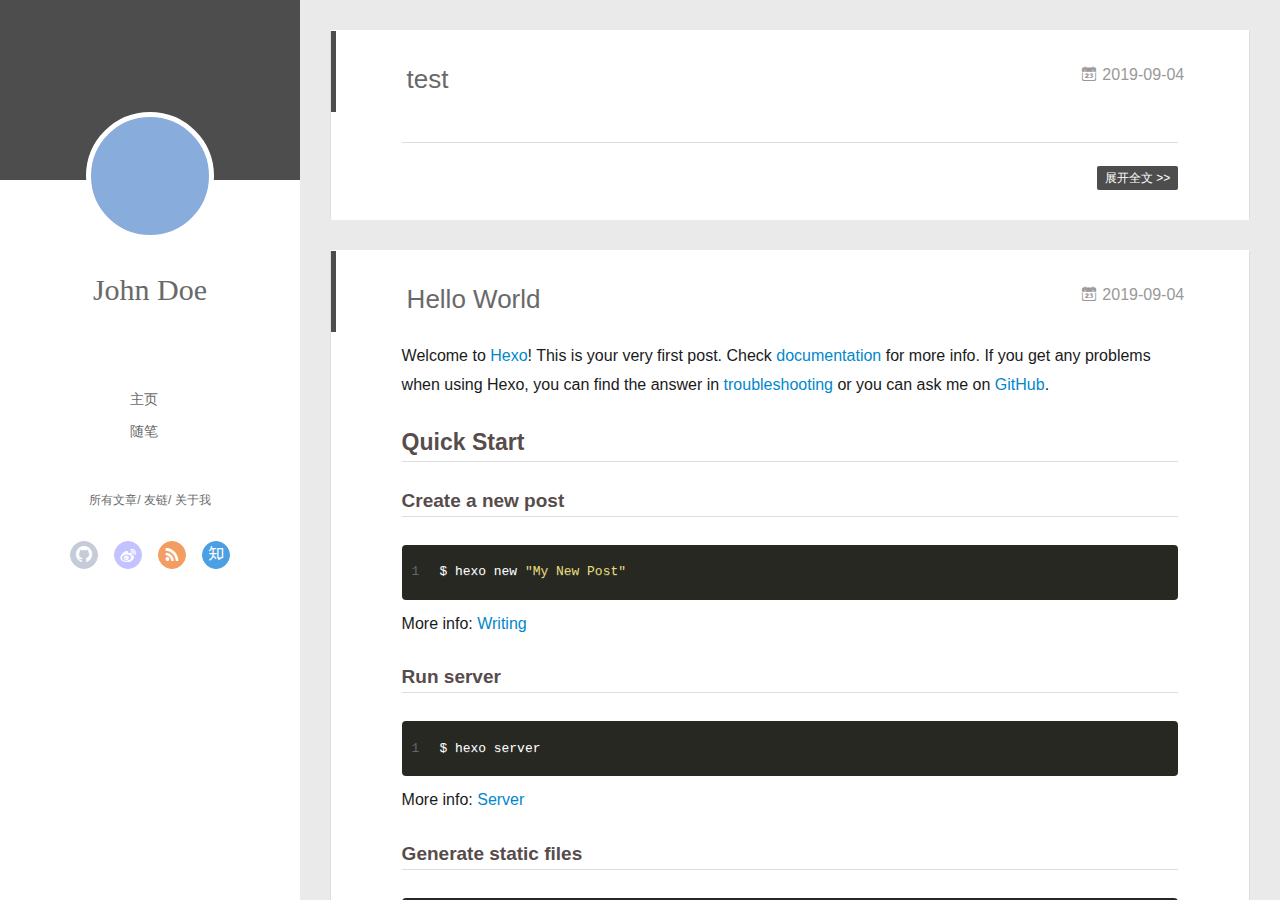
==== commit 715bfb53: "Site updated: 2019-09-04 15:07:17" ====
--- a/index.html
+++ b/index.html
@@ -151,6 +151,68 @@
           </div>
           <div id="js-content" class="content-ll">
             
+  
+    <article id="post-test" class="article article-type-post  article-index" itemscope itemprop="blogPost">
+  <div class="article-inner">
+    
+      <header class="article-header">
+        
+  
+    <h1 itemprop="name">
+      <a class="article-title" href="/2019/09/04/test/">test</a>
+    </h1>
+  
+
+        
+        <a href="/2019/09/04/test/" class="archive-article-date">
+  	<time datetime="2019-09-04T07:00:32.000Z" itemprop="datePublished"><i class="icon-calendar icon"></i>2019-09-04</time>
+</a>
+        
+      </header>
+    
+    <div class="article-entry" itemprop="articleBody">
+      
+        
+      
+
+      
+    </div>
+    <div class="article-info article-info-index">
+      
+      
+      
+
+      
+        <p class="article-more-link">
+          <a class="article-more-a" href="/2019/09/04/test/">展开全文 >></a>
+        </p>
+      
+
+      
+      <div class="clearfix"></div>
+    </div>
+  </div>
+</article>
+
+<aside class="wrap-side-operation">
+    <div class="mod-side-operation">
+        
+        <div class="jump-container" id="js-jump-container" style="display:none;">
+            <a href="javascript:void(0)" class="mod-side-operation__jump-to-top">
+                <i class="icon-font icon-back"></i>
+            </a>
+            <div id="js-jump-plan-container" class="jump-plan-container" style="top: -11px;">
+                <i class="icon-font icon-plane jump-plane"></i>
+            </div>
+        </div>
+        
+        
+    </div>
+</aside>
+
+
+
+
   
     <article id="post-hello-world" class="article article-type-post  article-index" itemscope itemprop="blogPost">
   <div class="article-inner">
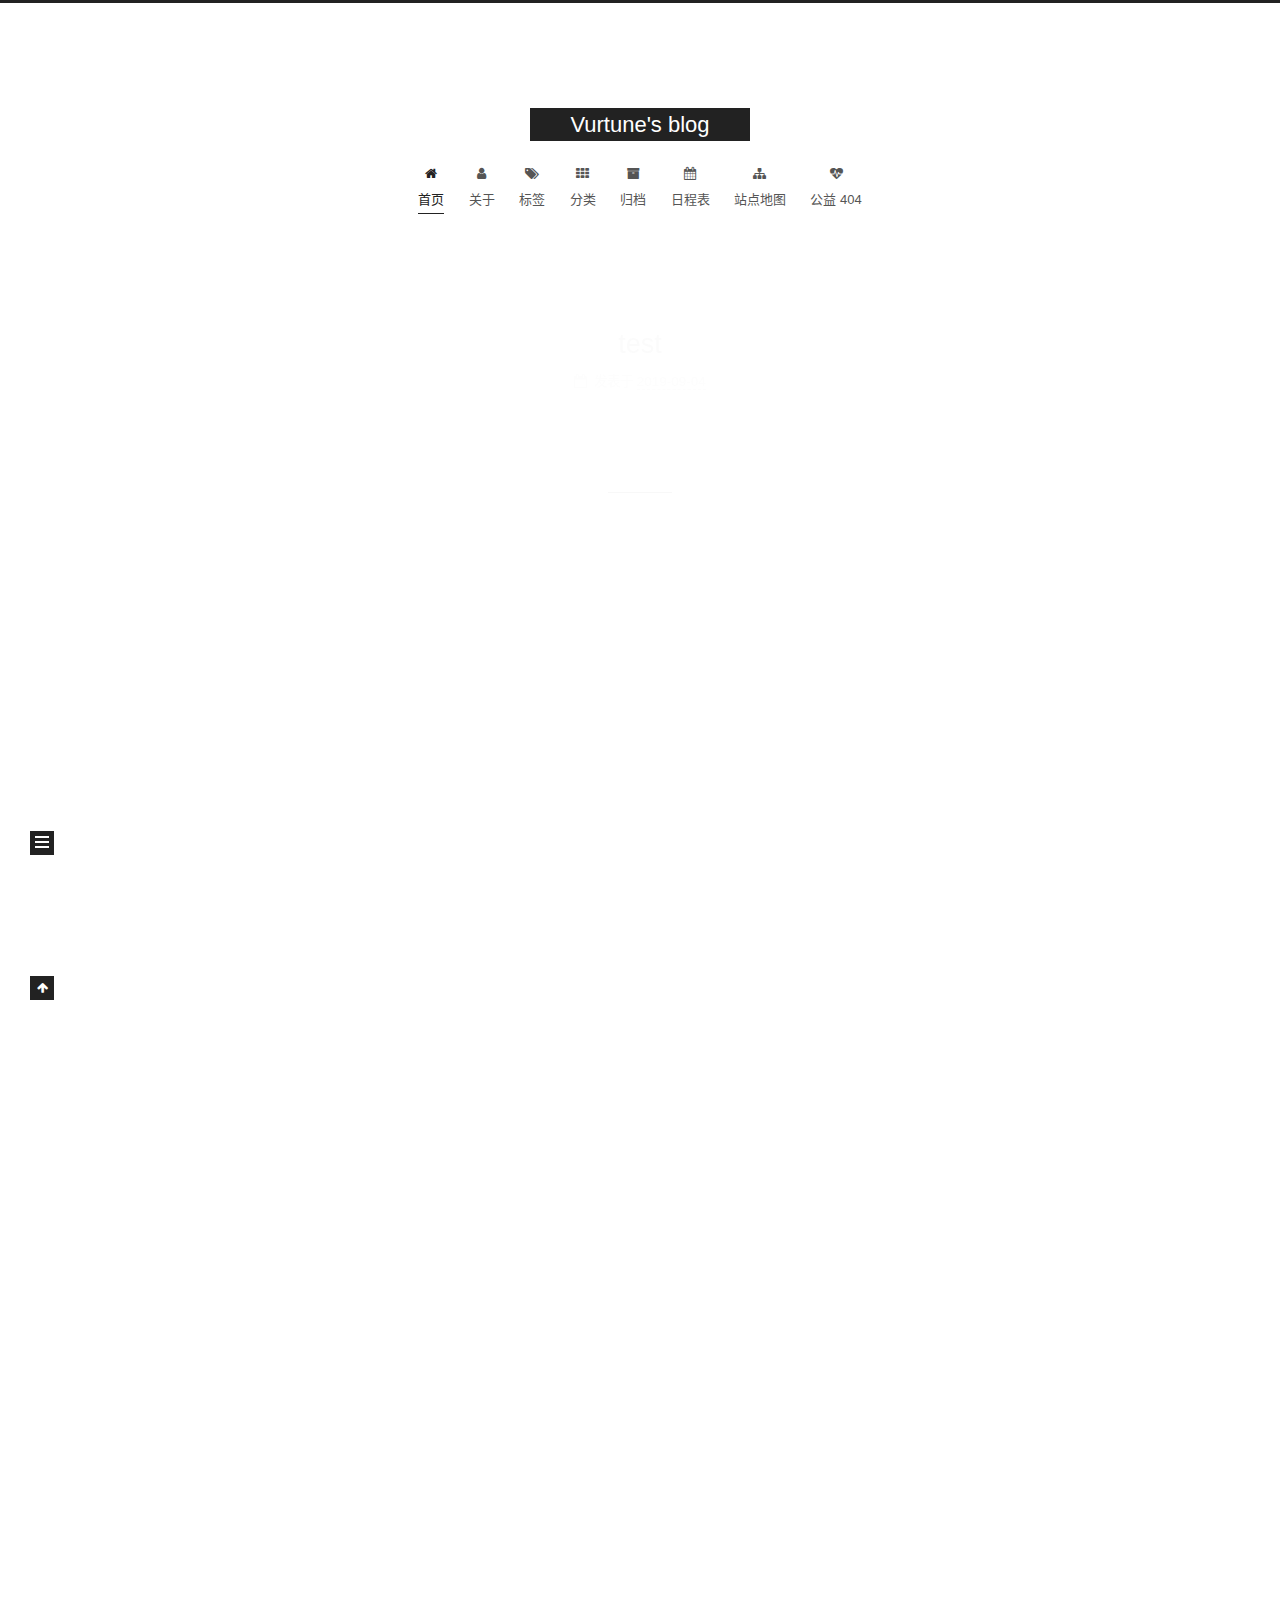
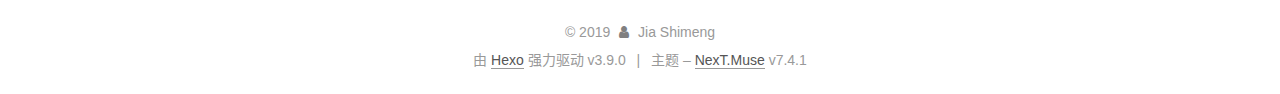
==== commit 0902c7ab: "Site updated: 2019-10-08 11:28:20" ====
--- a/index.html
+++ b/index.html
@@ -1,240 +1,372 @@
 <!DOCTYPE html>
-<html>
-<head><meta name="generator" content="Hexo 3.9.0">
-  <meta charset="utf-8">
-  
-  <meta name="renderer" content="webkit">
-  <meta http-equiv="X-UA-Compatible" content="IE=edge">
-  <link rel="dns-prefetch" href="http://yoursite.com">
-  <title>Hexo</title>
-  <meta name="viewport" content="width=device-width, initial-scale=1, maximum-scale=1">
+
+
+
+
+
+<html lang="zh-CN">
+<head>
+  <meta charset="UTF-8">
+<meta name="viewport" content="width=device-width, initial-scale=1, maximum-scale=2">
+<meta name="theme-color" content="#222">
+<meta name="generator" content="Hexo 3.9.0">
+  <link rel="apple-touch-icon" sizes="180x180" href="/images/apple-touch-icon-next.png?v=7.4.1">
+  <link rel="icon" type="image/png" sizes="32x32" href="/images/favicon-32x32-next.png?v=7.4.1">
+  <link rel="icon" type="image/png" sizes="16x16" href="/images/favicon-16x16-next.png?v=7.4.1">
+  <link rel="mask-icon" href="/images/logo.svg?v=7.4.1" color="#222">
+
+<link rel="stylesheet" href="/css/main.css?v=7.4.1">
+
+
+<link rel="stylesheet" href="/lib/font-awesome/css/font-awesome.min.css?v=4.7.0">
+
+
+<script id="hexo-configurations">
+  var NexT = window.NexT || {};
+  var CONFIG = {
+    root: '/',
+    scheme: 'Muse',
+    version: '7.4.1',
+    exturl: false,
+    sidebar: {"position":"left","display":"post","offset":12,"onmobile":false},
+    copycode: {"enable":false,"show_result":false,"style":null},
+    back2top: {"enable":true,"sidebar":false,"scrollpercent":false},
+    bookmark: {"enable":false,"color":"#222","save":"auto"},
+    fancybox: false,
+    mediumzoom: false,
+    lazyload: false,
+    pangu: false,
+    algolia: {
+      appID: '',
+      apiKey: '',
+      indexName: '',
+      hits: {"per_page":10},
+      labels: {"input_placeholder":"Search for Posts","hits_empty":"We didn't find any results for the search: ${query}","hits_stats":"${hits} results found in ${time} ms"}
+    },
+    localsearch: {"enable":false,"trigger":"auto","top_n_per_article":1,"unescape":false,"preload":false},
+    path: '',
+    motion: {"enable":true,"async":false,"transition":{"post_block":"fadeIn","post_header":"slideDownIn","post_body":"slideDownIn","coll_header":"slideLeftIn","sidebar":"slideUpIn"}},
+    translation: {
+      copy_button: '复制',
+      copy_success: '复制成功',
+      copy_failure: '复制失败'
+    },
+    sidebarPadding: 40
+  };
+</script>
+
   <meta property="og:type" content="website">
-<meta property="og:title" content="Hexo">
+<meta property="og:title" content="Vurtune&#39;s blog">
 <meta property="og:url" content="http://yoursite.com/index.html">
-<meta property="og:site_name" content="Hexo">
-<meta property="og:locale" content="en">
+<meta property="og:site_name" content="Vurtune&#39;s blog">
+<meta property="og:locale" content="zh-CN">
 <meta name="twitter:card" content="summary">
-<meta name="twitter:title" content="Hexo">
-  
-    <link rel="alternative" href="/atom.xml" title="Hexo" type="application/atom+xml">
-  
-  
-    <link rel="icon" href="/favicon.png">
-  
-  <link rel="stylesheet" type="text/css" href="/./main.0cf68a.css">
-  <style type="text/css">
-  
-    #container.show {
-      background: linear-gradient(200deg,#a0cfe4,#e8c37e);
-    }
+<meta name="twitter:title" content="Vurtune&#39;s blog">
+  <link rel="canonical" href="http://yoursite.com/">
+
+
+<script id="page-configurations">
+  // https://hexo.io/docs/variables.html
+  CONFIG.page = {
+    sidebar: "",
+    isHome: true,
+    isPost: false,
+    isPage: false,
+    isArchive: false
+  };
+</script>
+
+  <title>Vurtune's blog</title>
+  
+
+
+
+
+
+
+
+
+  <noscript>
+  <style>
+  .use-motion .brand,
+  .use-motion .menu-item,
+  .sidebar-inner,
+  .use-motion .post-block,
+  .use-motion .pagination,
+  .use-motion .comments,
+  .use-motion .post-header,
+  .use-motion .post-body,
+  .use-motion .collection-header { opacity: initial; }
+
+  .use-motion .logo,
+  .use-motion .site-title,
+  .use-motion .site-subtitle {
+    opacity: initial;
+    top: initial;
+  }
+
+  .use-motion .logo-line-before i { left: initial; }
+  .use-motion .logo-line-after i { right: initial; }
   </style>
-  
-
-  
+</noscript>
 
 </head>
-</html>
-<body>
-  <div id="container" q-class="show:isCtnShow">
-    <canvas id="anm-canvas" class="anm-canvas"></canvas>
-    <div class="left-col" q-class="show:isShow">
-      
-<div class="overlay" style="background: #4d4d4d"></div>
-<div class="intrude-less">
-	<header id="header" class="inner">
-		<a href="/" class="profilepic">
-			<img src="" class="js-avatar">
-		</a>
-		<hgroup>
-		  <h1 class="header-author"><a href="/">John Doe</a></h1>
-		</hgroup>
-		
-
-		<nav class="header-menu">
-			<ul>
-			
-				<li><a href="/">主页</a></li>
-	        
-				<li><a href="/tags/随笔/">随笔</a></li>
-	        
-			</ul>
-		</nav>
-		<nav class="header-smart-menu">
-    		
-    			
-    			<a q-on="click: openSlider(e, 'innerArchive')" href="javascript:void(0)">所有文章</a>
-    			
-            
-    			
-    			<a q-on="click: openSlider(e, 'friends')" href="javascript:void(0)">友链</a>
-    			
-            
-    			
-    			<a q-on="click: openSlider(e, 'aboutme')" href="javascript:void(0)">关于我</a>
-    			
-            
-		</nav>
-		<nav class="header-nav">
-			<div class="social">
-				
-					<a class="github" target="_blank" href="#" title="github"><i class="icon-github"></i></a>
-		        
-					<a class="weibo" target="_blank" href="#" title="weibo"><i class="icon-weibo"></i></a>
-		        
-					<a class="rss" target="_blank" href="#" title="rss"><i class="icon-rss"></i></a>
-		        
-					<a class="zhihu" target="_blank" href="#" title="zhihu"><i class="icon-zhihu"></i></a>
-		        
-			</div>
-		</nav>
-	</header>		
-</div>
-
-    </div>
-    <div class="mid-col" q-class="show:isShow,hide:isShow|isFalse">
-      
-<nav id="mobile-nav">
-  	<div class="overlay js-overlay" style="background: #4d4d4d"></div>
-	<div class="btnctn js-mobile-btnctn">
-  		<div class="slider-trigger list" q-on="click: openSlider(e)"><i class="icon icon-sort"></i></div>
-	</div>
-	<div class="intrude-less">
-		<header id="header" class="inner">
-			<div class="profilepic">
-				<img src="" class="js-avatar">
-			</div>
-			<hgroup>
-			  <h1 class="header-author js-header-author">John Doe</h1>
-			</hgroup>
-			
-			
-			
-				
-			
-				
-			
-			
-			
-			<nav class="header-nav">
-				<div class="social">
-					
-						<a class="github" target="_blank" href="#" title="github"><i class="icon-github"></i></a>
-			        
-						<a class="weibo" target="_blank" href="#" title="weibo"><i class="icon-weibo"></i></a>
-			        
-						<a class="rss" target="_blank" href="#" title="rss"><i class="icon-rss"></i></a>
-			        
-						<a class="zhihu" target="_blank" href="#" title="zhihu"><i class="icon-zhihu"></i></a>
-			        
-				</div>
-			</nav>
-
-			<nav class="header-menu js-header-menu">
-				<ul style="width: 50%">
-				
-				
-					<li style="width: 50%"><a href="/">主页</a></li>
-		        
-					<li style="width: 50%"><a href="/tags/随笔/">随笔</a></li>
-		        
-				</ul>
-			</nav>
-		</header>				
-	</div>
-	<div class="mobile-mask" style="display:none" q-show="isShow"></div>
-</nav>
-
-      <div id="wrapper" class="body-wrap">
-        <div class="menu-l">
-          <div class="canvas-wrap">
-            <canvas data-colors="#eaeaea" data-sectionHeight="100" data-contentId="js-content" id="myCanvas1" class="anm-canvas"></canvas>
-          </div>
-          <div id="js-content" class="content-ll">
-            
-  
-    <article id="post-test" class="article article-type-post  article-index" itemscope itemprop="blogPost">
-  <div class="article-inner">
-    
-      <header class="article-header">
-        
-  
-    <h1 itemprop="name">
-      <a class="article-title" href="/2019/09/04/test/">test</a>
-    </h1>
-  
-
-        
-        <a href="/2019/09/04/test/" class="archive-article-date">
-  	<time datetime="2019-09-04T07:00:32.000Z" itemprop="datePublished"><i class="icon-calendar icon"></i>2019-09-04</time>
-</a>
-        
-      </header>
-    
-    <div class="article-entry" itemprop="articleBody">
-      
-        
-      
-
-      
-    </div>
-    <div class="article-info article-info-index">
-      
-      
-      
-
-      
-        <p class="article-more-link">
-          <a class="article-more-a" href="/2019/09/04/test/">展开全文 >></a>
-        </p>
-      
-
-      
-      <div class="clearfix"></div>
+
+<body itemscope itemtype="http://schema.org/WebPage">
+  <div class="container use-motion">
+    <div class="headband"></div>
+
+    <header id="header" class="header" itemscope itemtype="http://schema.org/WPHeader">
+      <div class="header-inner"><div class="site-brand-container">
+  <div class="site-meta">
+
+    <div>
+      <a href="/" class="brand" rel="start">
+        <span class="logo-line-before"><i></i></span>
+        <span class="site-title">Vurtune's blog</span>
+        <span class="logo-line-after"><i></i></span>
+      </a>
     </div>
   </div>
-</article>
-
-<aside class="wrap-side-operation">
-    <div class="mod-side-operation">
-        
-        <div class="jump-container" id="js-jump-container" style="display:none;">
-            <a href="javascript:void(0)" class="mod-side-operation__jump-to-top">
-                <i class="icon-font icon-back"></i>
-            </a>
-            <div id="js-jump-plan-container" class="jump-plan-container" style="top: -11px;">
-                <i class="icon-font icon-plane jump-plane"></i>
-            </div>
+
+  <div class="site-nav-toggle">
+    <div class="toggle" aria-label="切换导航栏">
+      <span class="toggle-line toggle-line-first"></span>
+      <span class="toggle-line toggle-line-middle"></span>
+      <span class="toggle-line toggle-line-last"></span>
+    </div>
+  </div>
+</div>
+
+
+<nav class="site-nav">
+  
+  <ul id="menu" class="menu">
+      
+      
+      
+        
+        <li class="menu-item menu-item-home">
+      
+    
+
+    <a href="/" rel="section"><i class="fa fa-fw fa-home"></i>首页</a>
+
+  </li>
+      
+      
+      
+        
+        <li class="menu-item menu-item-about">
+      
+    
+
+    <a href="/about/" rel="section"><i class="fa fa-fw fa-user"></i>关于</a>
+
+  </li>
+      
+      
+      
+        
+        <li class="menu-item menu-item-tags">
+      
+    
+
+    <a href="/tags/" rel="section"><i class="fa fa-fw fa-tags"></i>标签</a>
+
+  </li>
+      
+      
+      
+        
+        <li class="menu-item menu-item-categories">
+      
+    
+
+    <a href="/categories/" rel="section"><i class="fa fa-fw fa-th"></i>分类</a>
+
+  </li>
+      
+      
+      
+        
+        <li class="menu-item menu-item-archives">
+      
+    
+
+    <a href="/archives/" rel="section"><i class="fa fa-fw fa-archive"></i>归档</a>
+
+  </li>
+      
+      
+      
+        
+        <li class="menu-item menu-item-schedule">
+      
+    
+
+    <a href="/schedule/" rel="section"><i class="fa fa-fw fa-calendar"></i>日程表</a>
+
+  </li>
+      
+      
+      
+        
+        <li class="menu-item menu-item-sitemap">
+      
+    
+
+    <a href="/sitemap.xml" rel="section"><i class="fa fa-fw fa-sitemap"></i>站点地图</a>
+
+  </li>
+      
+      
+      
+        
+        <li class="menu-item menu-item-commonweal">
+      
+    
+
+    <a href="/404/" rel="section"><i class="fa fa-fw fa-heartbeat"></i>公益 404</a>
+
+  </li>
+  </ul>
+
+    
+
+</nav>
+</div>
+    </header>
+
+    
+  <div class="back-to-top">
+    <i class="fa fa-arrow-up"></i>
+    <span>0%</span>
+  </div>
+
+
+    <main id="main" class="main">
+      <div class="main-inner">
+        <div class="content-wrap">
+          <div id="content" class="content">
+            
+
+  <div class="posts-expand">
+        
+  
+  
+  <article itemscope itemtype="http://schema.org/Article" class="post-block home" lang="zh-CN">
+    <link itemprop="mainEntityOfPage" href="http://yoursite.com/2019/09/04/test/">
+
+    <span hidden itemprop="author" itemscope itemtype="http://schema.org/Person">
+      <meta itemprop="name" content="Jia Shimeng">
+      <meta itemprop="description" content="">
+      <meta itemprop="image" content="/images/avatar.gif">
+    </span>
+
+    <span hidden itemprop="publisher" itemscope itemtype="http://schema.org/Organization">
+      <meta itemprop="name" content="Vurtune's blog">
+    </span>
+      <header class="post-header">
+        <h1 class="post-title" itemprop="name headline">
+            
+            <a href="/2019/09/04/test/" class="post-title-link" itemprop="url">test</a>
+          
+        </h1>
+
+        <div class="post-meta">
+            <span class="post-meta-item">
+              <span class="post-meta-item-icon">
+                <i class="fa fa-calendar-o"></i>
+              </span>
+              <span class="post-meta-item-text">发表于</span>
+
+              
+                
+              
+
+              <time title="创建时间：2019-09-04 15:00:32" itemprop="dateCreated datePublished" datetime="2019-09-04T15:00:32+08:00">2019-09-04</time>
+            </span>
+          
+
+          
+
         </div>
-        
-        
+      </header>
+
+    
+    
+    
+    <div class="post-body" itemprop="articleBody">
+
+      
+          
+        
+      
     </div>
-</aside>
-
-
-
-
-  
-    <article id="post-hello-world" class="article article-type-post  article-index" itemscope itemprop="blogPost">
-  <div class="article-inner">
-    
-      <header class="article-header">
-        
-  
-    <h1 itemprop="name">
-      <a class="article-title" href="/2019/09/04/hello-world/">Hello World</a>
-    </h1>
-  
-
-        
-        <a href="/2019/09/04/hello-world/" class="archive-article-date">
-  	<time datetime="2019-09-04T06:08:11.538Z" itemprop="datePublished"><i class="icon-calendar icon"></i>2019-09-04</time>
-</a>
-        
+
+    
+    
+    
+      <footer class="post-footer">
+          <div class="post-eof"></div>
+        
+      </footer>
+  </article>
+  
+  
+  
+
+    
+        
+  
+  
+  <article itemscope itemtype="http://schema.org/Article" class="post-block home" lang="zh-CN">
+    <link itemprop="mainEntityOfPage" href="http://yoursite.com/2019/09/04/hello-world/">
+
+    <span hidden itemprop="author" itemscope itemtype="http://schema.org/Person">
+      <meta itemprop="name" content="Jia Shimeng">
+      <meta itemprop="description" content="">
+      <meta itemprop="image" content="/images/avatar.gif">
+    </span>
+
+    <span hidden itemprop="publisher" itemscope itemtype="http://schema.org/Organization">
+      <meta itemprop="name" content="Vurtune's blog">
+    </span>
+      <header class="post-header">
+        <h1 class="post-title" itemprop="name headline">
+            
+            <a href="/2019/09/04/hello-world/" class="post-title-link" itemprop="url">Hello World</a>
+          
+        </h1>
+
+        <div class="post-meta">
+            <span class="post-meta-item">
+              <span class="post-meta-item-icon">
+                <i class="fa fa-calendar-o"></i>
+              </span>
+              <span class="post-meta-item-text">发表于</span>
+
+              
+                
+              
+
+              <time title="创建时间：2019-09-04 14:08:11" itemprop="dateCreated datePublished" datetime="2019-09-04T14:08:11+08:00">2019-09-04</time>
+            </span>
+          
+
+          
+
+        </div>
       </header>
-    
-    <div class="article-entry" itemprop="articleBody">
-      
-        <p>Welcome to <a href="https://hexo.io/" target="_blank" rel="noopener">Hexo</a>! This is your very first post. Check <a href="https://hexo.io/docs/" target="_blank" rel="noopener">documentation</a> for more info. If you get any problems when using Hexo, you can find the answer in <a href="https://hexo.io/docs/troubleshooting.html" target="_blank" rel="noopener">troubleshooting</a> or you can ask me on <a href="https://github.com/hexojs/hexo/issues" target="_blank" rel="noopener">GitHub</a>.</p>
+
+    
+    
+    
+    <div class="post-body" itemprop="articleBody">
+
+      
+          <p>Welcome to <a href="https://hexo.io/" target="_blank" rel="noopener">Hexo</a>! This is your very first post. Check <a href="https://hexo.io/docs/" target="_blank" rel="noopener">documentation</a> for more info. If you get any problems when using Hexo, you can find the answer in <a href="https://hexo.io/docs/troubleshooting.html" target="_blank" rel="noopener">troubleshooting</a> or you can ask me on <a href="https://github.com/hexojs/hexo/issues" target="_blank" rel="noopener">GitHub</a>.</p>
 <h2 id="Quick-Start"><a href="#Quick-Start" class="headerlink" title="Quick Start"></a>Quick Start</h2><h3 id="Create-a-new-post"><a href="#Create-a-new-post" class="headerlink" title="Create a new post"></a>Create a new post</h3><figure class="highlight bash"><table><tr><td class="gutter"><pre><span class="line">1</span><br></pre></td><td class="code"><pre><span class="line">$ hexo new <span class="string">"My New Post"</span></span><br></pre></td></tr></table></figure>
 
 <p>More info: <a href="https://hexo.io/docs/writing.html" target="_blank" rel="noopener">Writing</a></p>
@@ -248,293 +380,156 @@
 
 <p>More info: <a href="https://hexo.io/docs/deployment.html" target="_blank" rel="noopener">Deployment</a></p>
 
-      
-
+        
       
     </div>
-    <div class="article-info article-info-index">
-      
-      
-      
-
-      
-        <p class="article-more-link">
-          <a class="article-more-a" href="/2019/09/04/hello-world/">展开全文 >></a>
-        </p>
-      
-
-      
-      <div class="clearfix"></div>
+
+    
+    
+    
+      <footer class="post-footer">
+          <div class="post-eof"></div>
+        
+      </footer>
+  </article>
+  
+  
+  
+
+    
+  </div>
+
+  
+
+
+
+          </div>
+          
+
+        </div>
+          
+  
+  <div class="toggle sidebar-toggle">
+    <span class="toggle-line toggle-line-first"></span>
+    <span class="toggle-line toggle-line-middle"></span>
+    <span class="toggle-line toggle-line-last"></span>
+  </div>
+
+  <aside class="sidebar">
+    <div class="sidebar-inner">
+
+      <ul class="sidebar-nav motion-element">
+        <li class="sidebar-nav-toc">
+          文章目录
+        </li>
+        <li class="sidebar-nav-overview">
+          站点概览
+        </li>
+      </ul>
+
+      <!--noindex-->
+      <div class="post-toc-wrap sidebar-panel">
+      </div>
+      <!--/noindex-->
+
+      <div class="site-overview-wrap sidebar-panel">
+        <div class="site-author motion-element" itemprop="author" itemscope itemtype="http://schema.org/Person">
+  <p class="site-author-name" itemprop="name">Jia Shimeng</p>
+  <div class="site-description" itemprop="description"></div>
+</div>
+<div class="site-state-wrap motion-element">
+  <nav class="site-state">
+      <div class="site-state-item site-state-posts">
+        
+          <a href="/archives/">
+        
+          <span class="site-state-item-count">2</span>
+          <span class="site-state-item-name">日志</span>
+        </a>
+      </div>
+    
+  </nav>
+</div>
+
+
+
+      </div>
+
     </div>
+  </aside>
+  <div id="sidebar-dimmer"></div>
+
+
+      </div>
+    </main>
+
+    <footer id="footer" class="footer">
+      <div class="footer-inner">
+        <div class="copyright">&copy; <span itemprop="copyrightYear">2019</span>
+  <span class="with-love" id="animate">
+    <i class="fa fa-user"></i>
+  </span>
+  <span class="author" itemprop="copyrightHolder">Jia Shimeng</span>
+</div>
+  <div class="powered-by">由 <a href="https://hexo.io" class="theme-link" rel="noopener" target="_blank">Hexo</a> 强力驱动 v3.9.0</div>
+  <span class="post-meta-divider">|</span>
+  <div class="theme-info">主题 – <a href="https://theme-next.org" class="theme-link" rel="noopener" target="_blank">NexT.Muse</a> v7.4.1</div>
+
+        
+
+
+
+
+
+
+
+
+
+
+
+
+        
+      </div>
+    </footer>
   </div>
-</article>
-
-<aside class="wrap-side-operation">
-    <div class="mod-side-operation">
-        
-        <div class="jump-container" id="js-jump-container" style="display:none;">
-            <a href="javascript:void(0)" class="mod-side-operation__jump-to-top">
-                <i class="icon-font icon-back"></i>
-            </a>
-            <div id="js-jump-plan-container" class="jump-plan-container" style="top: -11px;">
-                <i class="icon-font icon-plane jump-plane"></i>
-            </div>
-        </div>
-        
-        
-    </div>
-</aside>
-
-
-
-
-  
-  
-
-
-          </div>
-        </div>
-      </div>
-      <footer id="footer">
-  <div class="outer">
-    <div id="footer-info">
-    	<div class="footer-left">
-    		&copy; 2019 John Doe
-    	</div>
-      	<div class="footer-right">
-      		<a href="http://hexo.io/" target="_blank">Hexo</a>  Theme <a href="https://github.com/litten/hexo-theme-yilia" target="_blank">Yilia</a> by Litten
-      	</div>
-    </div>
-  </div>
-</footer>
-    </div>
-    <script>
-	var yiliaConfig = {
-		mathjax: false,
-		isHome: true,
-		isPost: false,
-		isArchive: false,
-		isTag: false,
-		isCategory: false,
-		open_in_new: false,
-		toc_hide_index: true,
-		root: "/",
-		innerArchive: true,
-		showTags: false
-	}
-</script>
-
-<script>!function(t){function n(e){if(r[e])return r[e].exports;var i=r[e]={exports:{},id:e,loaded:!1};return t[e].call(i.exports,i,i.exports,n),i.loaded=!0,i.exports}var r={};n.m=t,n.c=r,n.p="./",n(0)}([function(t,n,r){r(195),t.exports=r(191)},function(t,n,r){var e=r(3),i=r(52),o=r(27),u=r(28),c=r(53),f="prototype",a=function(t,n,r){var s,l,h,v,p=t&a.F,d=t&a.G,y=t&a.S,g=t&a.P,b=t&a.B,m=d?e:y?e[n]||(e[n]={}):(e[n]||{})[f],x=d?i:i[n]||(i[n]={}),w=x[f]||(x[f]={});d&&(r=n);for(s in r)l=!p&&m&&void 0!==m[s],h=(l?m:r)[s],v=b&&l?c(h,e):g&&"function"==typeof h?c(Function.call,h):h,m&&u(m,s,h,t&a.U),x[s]!=h&&o(x,s,v),g&&w[s]!=h&&(w[s]=h)};e.core=i,a.F=1,a.G=2,a.S=4,a.P=8,a.B=16,a.W=32,a.U=64,a.R=128,t.exports=a},function(t,n,r){var e=r(6);t.exports=function(t){if(!e(t))throw TypeError(t+" is not an object!");return t}},function(t,n){var r=t.exports="undefined"!=typeof window&&window.Math==Math?window:"undefined"!=typeof self&&self.Math==Math?self:Function("return this")();"number"==typeof __g&&(__g=r)},function(t,n){t.exports=function(t){try{return!!t()}catch(t){return!0}}},function(t,n){var r=t.exports="undefined"!=typeof window&&window.Math==Math?window:"undefined"!=typeof self&&self.Math==Math?self:Function("return this")();"number"==typeof __g&&(__g=r)},function(t,n){t.exports=function(t){return"object"==typeof t?null!==t:"function"==typeof t}},function(t,n,r){var e=r(126)("wks"),i=r(76),o=r(3).Symbol,u="function"==typeof o;(t.exports=function(t){return e[t]||(e[t]=u&&o[t]||(u?o:i)("Symbol."+t))}).store=e},function(t,n){var r={}.hasOwnProperty;t.exports=function(t,n){return r.call(t,n)}},function(t,n,r){var e=r(94),i=r(33);t.exports=function(t){return e(i(t))}},function(t,n,r){t.exports=!r(4)(function(){return 7!=Object.defineProperty({},"a",{get:function(){return 7}}).a})},function(t,n,r){var e=r(2),i=r(167),o=r(50),u=Object.defineProperty;n.f=r(10)?Object.defineProperty:function(t,n,r){if(e(t),n=o(n,!0),e(r),i)try{return u(t,n,r)}catch(t){}if("get"in r||"set"in r)throw TypeError("Accessors not supported!");return"value"in r&&(t[n]=r.value),t}},function(t,n,r){t.exports=!r(18)(function(){return 7!=Object.defineProperty({},"a",{get:function(){return 7}}).a})},function(t,n,r){var e=r(14),i=r(22);t.exports=r(12)?function(t,n,r){return e.f(t,n,i(1,r))}:function(t,n,r){return t[n]=r,t}},function(t,n,r){var e=r(20),i=r(58),o=r(42),u=Object.defineProperty;n.f=r(12)?Object.defineProperty:function(t,n,r){if(e(t),n=o(n,!0),e(r),i)try{return u(t,n,r)}catch(t){}if("get"in r||"set"in r)throw TypeError("Accessors not supported!");return"value"in r&&(t[n]=r.value),t}},function(t,n,r){var e=r(40)("wks"),i=r(23),o=r(5).Symbol,u="function"==typeof o;(t.exports=function(t){return e[t]||(e[t]=u&&o[t]||(u?o:i)("Symbol."+t))}).store=e},function(t,n,r){var e=r(67),i=Math.min;t.exports=function(t){return t>0?i(e(t),9007199254740991):0}},function(t,n,r){var e=r(46);t.exports=function(t){return Object(e(t))}},function(t,n){t.exports=function(t){try{return!!t()}catch(t){return!0}}},function(t,n,r){var e=r(63),i=r(34);t.exports=Object.keys||function(t){return e(t,i)}},function(t,n,r){var e=r(21);t.exports=function(t){if(!e(t))throw TypeError(t+" is not an object!");return t}},function(t,n){t.exports=function(t){return"object"==typeof t?null!==t:"function"==typeof t}},function(t,n){t.exports=function(t,n){return{enumerable:!(1&t),configurable:!(2&t),writable:!(4&t),value:n}}},function(t,n){var r=0,e=Math.random();t.exports=function(t){return"Symbol(".concat(void 0===t?"":t,")_",(++r+e).toString(36))}},function(t,n){var r={}.hasOwnProperty;t.exports=function(t,n){return r.call(t,n)}},function(t,n){var r=t.exports={version:"2.4.0"};"number"==typeof __e&&(__e=r)},function(t,n){t.exports=function(t){if("function"!=typeof t)throw TypeError(t+" is not a function!");return t}},function(t,n,r){var e=r(11),i=r(66);t.exports=r(10)?function(t,n,r){return e.f(t,n,i(1,r))}:function(t,n,r){return t[n]=r,t}},function(t,n,r){var e=r(3),i=r(27),o=r(24),u=r(76)("src"),c="toString",f=Function[c],a=(""+f).split(c);r(52).inspectSource=function(t){return f.call(t)},(t.exports=function(t,n,r,c){var f="function"==typeof r;f&&(o(r,"name")||i(r,"name",n)),t[n]!==r&&(f&&(o(r,u)||i(r,u,t[n]?""+t[n]:a.join(String(n)))),t===e?t[n]=r:c?t[n]?t[n]=r:i(t,n,r):(delete t[n],i(t,n,r)))})(Function.prototype,c,function(){return"function"==typeof this&&this[u]||f.call(this)})},function(t,n,r){var e=r(1),i=r(4),o=r(46),u=function(t,n,r,e){var i=String(o(t)),u="<"+n;return""!==r&&(u+=" "+r+'="'+String(e).replace(/"/g,"&quot;")+'"'),u+">"+i+"</"+n+">"};t.exports=function(t,n){var r={};r[t]=n(u),e(e.P+e.F*i(function(){var n=""[t]('"');return n!==n.toLowerCase()||n.split('"').length>3}),"String",r)}},function(t,n,r){var e=r(115),i=r(46);t.exports=function(t){return e(i(t))}},function(t,n,r){var e=r(116),i=r(66),o=r(30),u=r(50),c=r(24),f=r(167),a=Object.getOwnPropertyDescriptor;n.f=r(10)?a:function(t,n){if(t=o(t),n=u(n,!0),f)try{return a(t,n)}catch(t){}if(c(t,n))return i(!e.f.call(t,n),t[n])}},function(t,n,r){var e=r(24),i=r(17),o=r(145)("IE_PROTO"),u=Object.prototype;t.exports=Object.getPrototypeOf||function(t){return t=i(t),e(t,o)?t[o]:"function"==typeof t.constructor&&t instanceof t.constructor?t.constructor.prototype:t instanceof Object?u:null}},function(t,n){t.exports=function(t){if(void 0==t)throw TypeError("Can't call method on  "+t);return t}},function(t,n){t.exports="constructor,hasOwnProperty,isPrototypeOf,propertyIsEnumerable,toLocaleString,toString,valueOf".split(",")},function(t,n){t.exports={}},function(t,n){t.exports=!0},function(t,n){n.f={}.propertyIsEnumerable},function(t,n,r){var e=r(14).f,i=r(8),o=r(15)("toStringTag");t.exports=function(t,n,r){t&&!i(t=r?t:t.prototype,o)&&e(t,o,{configurable:!0,value:n})}},function(t,n,r){var e=r(40)("keys"),i=r(23);t.exports=function(t){return e[t]||(e[t]=i(t))}},function(t,n,r){var e=r(5),i="__core-js_shared__",o=e[i]||(e[i]={});t.exports=function(t){return o[t]||(o[t]={})}},function(t,n){var r=Math.ceil,e=Math.floor;t.exports=function(t){return isNaN(t=+t)?0:(t>0?e:r)(t)}},function(t,n,r){var e=r(21);t.exports=function(t,n){if(!e(t))return t;var r,i;if(n&&"function"==typeof(r=t.toString)&&!e(i=r.call(t)))return i;if("function"==typeof(r=t.valueOf)&&!e(i=r.call(t)))return i;if(!n&&"function"==typeof(r=t.toString)&&!e(i=r.call(t)))return i;throw TypeError("Can't convert object to primitive value")}},function(t,n,r){var e=r(5),i=r(25),o=r(36),u=r(44),c=r(14).f;t.exports=function(t){var n=i.Symbol||(i.Symbol=o?{}:e.Symbol||{});"_"==t.charAt(0)||t in n||c(n,t,{value:u.f(t)})}},function(t,n,r){n.f=r(15)},function(t,n){var r={}.toString;t.exports=function(t){return r.call(t).slice(8,-1)}},function(t,n){t.exports=function(t){if(void 0==t)throw TypeError("Can't call method on  "+t);return t}},function(t,n,r){var e=r(4);t.exports=function(t,n){return!!t&&e(function(){n?t.call(null,function(){},1):t.call(null)})}},function(t,n,r){var e=r(53),i=r(115),o=r(17),u=r(16),c=r(203);t.exports=function(t,n){var r=1==t,f=2==t,a=3==t,s=4==t,l=6==t,h=5==t||l,v=n||c;return function(n,c,p){for(var d,y,g=o(n),b=i(g),m=e(c,p,3),x=u(b.length),w=0,S=r?v(n,x):f?v(n,0):void 0;x>w;w++)if((h||w in b)&&(d=b[w],y=m(d,w,g),t))if(r)S[w]=y;else if(y)switch(t){case 3:return!0;case 5:return d;case 6:return w;case 2:S.push(d)}else if(s)return!1;return l?-1:a||s?s:S}}},function(t,n,r){var e=r(1),i=r(52),o=r(4);t.exports=function(t,n){var r=(i.Object||{})[t]||Object[t],u={};u[t]=n(r),e(e.S+e.F*o(function(){r(1)}),"Object",u)}},function(t,n,r){var e=r(6);t.exports=function(t,n){if(!e(t))return t;var r,i;if(n&&"function"==typeof(r=t.toString)&&!e(i=r.call(t)))return i;if("function"==typeof(r=t.valueOf)&&!e(i=r.call(t)))return i;if(!n&&"function"==typeof(r=t.toString)&&!e(i=r.call(t)))return i;throw TypeError("Can't convert object to primitive value")}},function(t,n,r){var e=r(5),i=r(25),o=r(91),u=r(13),c="prototype",f=function(t,n,r){var a,s,l,h=t&f.F,v=t&f.G,p=t&f.S,d=t&f.P,y=t&f.B,g=t&f.W,b=v?i:i[n]||(i[n]={}),m=b[c],x=v?e:p?e[n]:(e[n]||{})[c];v&&(r=n);for(a in r)(s=!h&&x&&void 0!==x[a])&&a in b||(l=s?x[a]:r[a],b[a]=v&&"function"!=typeof x[a]?r[a]:y&&s?o(l,e):g&&x[a]==l?function(t){var n=function(n,r,e){if(this instanceof t){switch(arguments.length){case 0:return new t;case 1:return new t(n);case 2:return new t(n,r)}return new t(n,r,e)}return t.apply(this,arguments)};return n[c]=t[c],n}(l):d&&"function"==typeof l?o(Function.call,l):l,d&&((b.virtual||(b.virtual={}))[a]=l,t&f.R&&m&&!m[a]&&u(m,a,l)))};f.F=1,f.G=2,f.S=4,f.P=8,f.B=16,f.W=32,f.U=64,f.R=128,t.exports=f},function(t,n){var r=t.exports={version:"2.4.0"};"number"==typeof __e&&(__e=r)},function(t,n,r){var e=r(26);t.exports=function(t,n,r){if(e(t),void 0===n)return t;switch(r){case 1:return function(r){return t.call(n,r)};case 2:return function(r,e){return t.call(n,r,e)};case 3:return function(r,e,i){return t.call(n,r,e,i)}}return function(){return t.apply(n,arguments)}}},function(t,n,r){var e=r(183),i=r(1),o=r(126)("metadata"),u=o.store||(o.store=new(r(186))),c=function(t,n,r){var i=u.get(t);if(!i){if(!r)return;u.set(t,i=new e)}var o=i.get(n);if(!o){if(!r)return;i.set(n,o=new e)}return o},f=function(t,n,r){var e=c(n,r,!1);return void 0!==e&&e.has(t)},a=function(t,n,r){var e=c(n,r,!1);return void 0===e?void 0:e.get(t)},s=function(t,n,r,e){c(r,e,!0).set(t,n)},l=function(t,n){var r=c(t,n,!1),e=[];return r&&r.forEach(function(t,n){e.push(n)}),e},h=function(t){return void 0===t||"symbol"==typeof t?t:String(t)},v=function(t){i(i.S,"Reflect",t)};t.exports={store:u,map:c,has:f,get:a,set:s,keys:l,key:h,exp:v}},function(t,n,r){"use strict";if(r(10)){var e=r(69),i=r(3),o=r(4),u=r(1),c=r(127),f=r(152),a=r(53),s=r(68),l=r(66),h=r(27),v=r(73),p=r(67),d=r(16),y=r(75),g=r(50),b=r(24),m=r(180),x=r(114),w=r(6),S=r(17),_=r(137),O=r(70),E=r(32),P=r(71).f,j=r(154),F=r(76),M=r(7),A=r(48),N=r(117),T=r(146),I=r(155),k=r(80),L=r(123),R=r(74),C=r(130),D=r(160),U=r(11),W=r(31),G=U.f,B=W.f,V=i.RangeError,z=i.TypeError,q=i.Uint8Array,K="ArrayBuffer",J="Shared"+K,Y="BYTES_PER_ELEMENT",H="prototype",$=Array[H],X=f.ArrayBuffer,Q=f.DataView,Z=A(0),tt=A(2),nt=A(3),rt=A(4),et=A(5),it=A(6),ot=N(!0),ut=N(!1),ct=I.values,ft=I.keys,at=I.entries,st=$.lastIndexOf,lt=$.reduce,ht=$.reduceRight,vt=$.join,pt=$.sort,dt=$.slice,yt=$.toString,gt=$.toLocaleString,bt=M("iterator"),mt=M("toStringTag"),xt=F("typed_constructor"),wt=F("def_constructor"),St=c.CONSTR,_t=c.TYPED,Ot=c.VIEW,Et="Wrong length!",Pt=A(1,function(t,n){return Tt(T(t,t[wt]),n)}),jt=o(function(){return 1===new q(new Uint16Array([1]).buffer)[0]}),Ft=!!q&&!!q[H].set&&o(function(){new q(1).set({})}),Mt=function(t,n){if(void 0===t)throw z(Et);var r=+t,e=d(t);if(n&&!m(r,e))throw V(Et);return e},At=function(t,n){var r=p(t);if(r<0||r%n)throw V("Wrong offset!");return r},Nt=function(t){if(w(t)&&_t in t)return t;throw z(t+" is not a typed array!")},Tt=function(t,n){if(!(w(t)&&xt in t))throw z("It is not a typed array constructor!");return new t(n)},It=function(t,n){return kt(T(t,t[wt]),n)},kt=function(t,n){for(var r=0,e=n.length,i=Tt(t,e);e>r;)i[r]=n[r++];return i},Lt=function(t,n,r){G(t,n,{get:function(){return this._d[r]}})},Rt=function(t){var n,r,e,i,o,u,c=S(t),f=arguments.length,s=f>1?arguments[1]:void 0,l=void 0!==s,h=j(c);if(void 0!=h&&!_(h)){for(u=h.call(c),e=[],n=0;!(o=u.next()).done;n++)e.push(o.value);c=e}for(l&&f>2&&(s=a(s,arguments[2],2)),n=0,r=d(c.length),i=Tt(this,r);r>n;n++)i[n]=l?s(c[n],n):c[n];return i},Ct=function(){for(var t=0,n=arguments.length,r=Tt(this,n);n>t;)r[t]=arguments[t++];return r},Dt=!!q&&o(function(){gt.call(new q(1))}),Ut=function(){return gt.apply(Dt?dt.call(Nt(this)):Nt(this),arguments)},Wt={copyWithin:function(t,n){return D.call(Nt(this),t,n,arguments.length>2?arguments[2]:void 0)},every:function(t){return rt(Nt(this),t,arguments.length>1?arguments[1]:void 0)},fill:function(t){return C.apply(Nt(this),arguments)},filter:function(t){return It(this,tt(Nt(this),t,arguments.length>1?arguments[1]:void 0))},find:function(t){return et(Nt(this),t,arguments.length>1?arguments[1]:void 0)},findIndex:function(t){return it(Nt(this),t,arguments.length>1?arguments[1]:void 0)},forEach:function(t){Z(Nt(this),t,arguments.length>1?arguments[1]:void 0)},indexOf:function(t){return ut(Nt(this),t,arguments.length>1?arguments[1]:void 0)},includes:function(t){return ot(Nt(this),t,arguments.length>1?arguments[1]:void 0)},join:function(t){return vt.apply(Nt(this),arguments)},lastIndexOf:function(t){return st.apply(Nt(this),arguments)},map:function(t){return Pt(Nt(this),t,arguments.length>1?arguments[1]:void 0)},reduce:function(t){return lt.apply(Nt(this),arguments)},reduceRight:function(t){return ht.apply(Nt(this),arguments)},reverse:function(){for(var t,n=this,r=Nt(n).length,e=Math.floor(r/2),i=0;i<e;)t=n[i],n[i++]=n[--r],n[r]=t;return n},some:function(t){return nt(Nt(this),t,arguments.length>1?arguments[1]:void 0)},sort:function(t){return pt.call(Nt(this),t)},subarray:function(t,n){var r=Nt(this),e=r.length,i=y(t,e);return new(T(r,r[wt]))(r.buffer,r.byteOffset+i*r.BYTES_PER_ELEMENT,d((void 0===n?e:y(n,e))-i))}},Gt=function(t,n){return It(this,dt.call(Nt(this),t,n))},Bt=function(t){Nt(this);var n=At(arguments[1],1),r=this.length,e=S(t),i=d(e.length),o=0;if(i+n>r)throw V(Et);for(;o<i;)this[n+o]=e[o++]},Vt={entries:function(){return at.call(Nt(this))},keys:function(){return ft.call(Nt(this))},values:function(){return ct.call(Nt(this))}},zt=function(t,n){return w(t)&&t[_t]&&"symbol"!=typeof n&&n in t&&String(+n)==String(n)},qt=function(t,n){return zt(t,n=g(n,!0))?l(2,t[n]):B(t,n)},Kt=function(t,n,r){return!(zt(t,n=g(n,!0))&&w(r)&&b(r,"value"))||b(r,"get")||b(r,"set")||r.configurable||b(r,"writable")&&!r.writable||b(r,"enumerable")&&!r.enumerable?G(t,n,r):(t[n]=r.value,t)};St||(W.f=qt,U.f=Kt),u(u.S+u.F*!St,"Object",{getOwnPropertyDescriptor:qt,defineProperty:Kt}),o(function(){yt.call({})})&&(yt=gt=function(){return vt.call(this)});var Jt=v({},Wt);v(Jt,Vt),h(Jt,bt,Vt.values),v(Jt,{slice:Gt,set:Bt,constructor:function(){},toString:yt,toLocaleString:Ut}),Lt(Jt,"buffer","b"),Lt(Jt,"byteOffset","o"),Lt(Jt,"byteLength","l"),Lt(Jt,"length","e"),G(Jt,mt,{get:function(){return this[_t]}}),t.exports=function(t,n,r,f){f=!!f;var a=t+(f?"Clamped":"")+"Array",l="Uint8Array"!=a,v="get"+t,p="set"+t,y=i[a],g=y||{},b=y&&E(y),m=!y||!c.ABV,S={},_=y&&y[H],j=function(t,r){var e=t._d;return e.v[v](r*n+e.o,jt)},F=function(t,r,e){var i=t._d;f&&(e=(e=Math.round(e))<0?0:e>255?255:255&e),i.v[p](r*n+i.o,e,jt)},M=function(t,n){G(t,n,{get:function(){return j(this,n)},set:function(t){return F(this,n,t)},enumerable:!0})};m?(y=r(function(t,r,e,i){s(t,y,a,"_d");var o,u,c,f,l=0,v=0;if(w(r)){if(!(r instanceof X||(f=x(r))==K||f==J))return _t in r?kt(y,r):Rt.call(y,r);o=r,v=At(e,n);var p=r.byteLength;if(void 0===i){if(p%n)throw V(Et);if((u=p-v)<0)throw V(Et)}else if((u=d(i)*n)+v>p)throw V(Et);c=u/n}else c=Mt(r,!0),u=c*n,o=new X(u);for(h(t,"_d",{b:o,o:v,l:u,e:c,v:new Q(o)});l<c;)M(t,l++)}),_=y[H]=O(Jt),h(_,"constructor",y)):L(function(t){new y(null),new y(t)},!0)||(y=r(function(t,r,e,i){s(t,y,a);var o;return w(r)?r instanceof X||(o=x(r))==K||o==J?void 0!==i?new g(r,At(e,n),i):void 0!==e?new g(r,At(e,n)):new g(r):_t in r?kt(y,r):Rt.call(y,r):new g(Mt(r,l))}),Z(b!==Function.prototype?P(g).concat(P(b)):P(g),function(t){t in y||h(y,t,g[t])}),y[H]=_,e||(_.constructor=y));var A=_[bt],N=!!A&&("values"==A.name||void 0==A.name),T=Vt.values;h(y,xt,!0),h(_,_t,a),h(_,Ot,!0),h(_,wt,y),(f?new y(1)[mt]==a:mt in _)||G(_,mt,{get:function(){return a}}),S[a]=y,u(u.G+u.W+u.F*(y!=g),S),u(u.S,a,{BYTES_PER_ELEMENT:n,from:Rt,of:Ct}),Y in _||h(_,Y,n),u(u.P,a,Wt),R(a),u(u.P+u.F*Ft,a,{set:Bt}),u(u.P+u.F*!N,a,Vt),u(u.P+u.F*(_.toString!=yt),a,{toString:yt}),u(u.P+u.F*o(function(){new y(1).slice()}),a,{slice:Gt}),u(u.P+u.F*(o(function(){return[1,2].toLocaleString()!=new y([1,2]).toLocaleString()})||!o(function(){_.toLocaleString.call([1,2])})),a,{toLocaleString:Ut}),k[a]=N?A:T,e||N||h(_,bt,T)}}else t.exports=function(){}},function(t,n){var r={}.toString;t.exports=function(t){return r.call(t).slice(8,-1)}},function(t,n,r){var e=r(21),i=r(5).document,o=e(i)&&e(i.createElement);t.exports=function(t){return o?i.createElement(t):{}}},function(t,n,r){t.exports=!r(12)&&!r(18)(function(){return 7!=Object.defineProperty(r(57)("div"),"a",{get:function(){return 7}}).a})},function(t,n,r){"use strict";var e=r(36),i=r(51),o=r(64),u=r(13),c=r(8),f=r(35),a=r(96),s=r(38),l=r(103),h=r(15)("iterator"),v=!([].keys&&"next"in[].keys()),p="keys",d="values",y=function(){return this};t.exports=function(t,n,r,g,b,m,x){a(r,n,g);var w,S,_,O=function(t){if(!v&&t in F)return F[t];switch(t){case p:case d:return function(){return new r(this,t)}}return function(){return new r(this,t)}},E=n+" Iterator",P=b==d,j=!1,F=t.prototype,M=F[h]||F["@@iterator"]||b&&F[b],A=M||O(b),N=b?P?O("entries"):A:void 0,T="Array"==n?F.entries||M:M;if(T&&(_=l(T.call(new t)))!==Object.prototype&&(s(_,E,!0),e||c(_,h)||u(_,h,y)),P&&M&&M.name!==d&&(j=!0,A=function(){return M.call(this)}),e&&!x||!v&&!j&&F[h]||u(F,h,A),f[n]=A,f[E]=y,b)if(w={values:P?A:O(d),keys:m?A:O(p),entries:N},x)for(S in w)S in F||o(F,S,w[S]);else i(i.P+i.F*(v||j),n,w);return w}},function(t,n,r){var e=r(20),i=r(100),o=r(34),u=r(39)("IE_PROTO"),c=function(){},f="prototype",a=function(){var t,n=r(57)("iframe"),e=o.length;for(n.style.display="none",r(93).appendChild(n),n.src="javascript:",t=n.contentWindow.document,t.open(),t.write("<script>document.F=Object<\/script>"),t.close(),a=t.F;e--;)delete a[f][o[e]];return a()};t.exports=Object.create||function(t,n){var r;return null!==t?(c[f]=e(t),r=new c,c[f]=null,r[u]=t):r=a(),void 0===n?r:i(r,n)}},function(t,n,r){var e=r(63),i=r(34).concat("length","prototype");n.f=Object.getOwnPropertyNames||function(t){return e(t,i)}},function(t,n){n.f=Object.getOwnPropertySymbols},function(t,n,r){var e=r(8),i=r(9),o=r(90)(!1),u=r(39)("IE_PROTO");t.exports=function(t,n){var r,c=i(t),f=0,a=[];for(r in c)r!=u&&e(c,r)&&a.push(r);for(;n.length>f;)e(c,r=n[f++])&&(~o(a,r)||a.push(r));return a}},function(t,n,r){t.exports=r(13)},function(t,n,r){var e=r(76)("meta"),i=r(6),o=r(24),u=r(11).f,c=0,f=Object.isExtensible||function(){return!0},a=!r(4)(function(){return f(Object.preventExtensions({}))}),s=function(t){u(t,e,{value:{i:"O"+ ++c,w:{}}})},l=function(t,n){if(!i(t))return"symbol"==typeof t?t:("string"==typeof t?"S":"P")+t;if(!o(t,e)){if(!f(t))return"F";if(!n)return"E";s(t)}return t[e].i},h=function(t,n){if(!o(t,e)){if(!f(t))return!0;if(!n)return!1;s(t)}return t[e].w},v=function(t){return a&&p.NEED&&f(t)&&!o(t,e)&&s(t),t},p=t.exports={KEY:e,NEED:!1,fastKey:l,getWeak:h,onFreeze:v}},function(t,n){t.exports=function(t,n){return{enumerable:!(1&t),configurable:!(2&t),writable:!(4&t),value:n}}},function(t,n){var r=Math.ceil,e=Math.floor;t.exports=function(t){return isNaN(t=+t)?0:(t>0?e:r)(t)}},function(t,n){t.exports=function(t,n,r,e){if(!(t instanceof n)||void 0!==e&&e in t)throw TypeError(r+": incorrect invocation!");return t}},function(t,n){t.exports=!1},function(t,n,r){var e=r(2),i=r(173),o=r(133),u=r(145)("IE_PROTO"),c=function(){},f="prototype",a=function(){var t,n=r(132)("iframe"),e=o.length;for(n.style.display="none",r(135).appendChild(n),n.src="javascript:",t=n.contentWindow.document,t.open(),t.write("<script>document.F=Object<\/script>"),t.close(),a=t.F;e--;)delete a[f][o[e]];return a()};t.exports=Object.create||function(t,n){var r;return null!==t?(c[f]=e(t),r=new c,c[f]=null,r[u]=t):r=a(),void 0===n?r:i(r,n)}},function(t,n,r){var e=r(175),i=r(133).concat("length","prototype");n.f=Object.getOwnPropertyNames||function(t){return e(t,i)}},function(t,n,r){var e=r(175),i=r(133);t.exports=Object.keys||function(t){return e(t,i)}},function(t,n,r){var e=r(28);t.exports=function(t,n,r){for(var i in n)e(t,i,n[i],r);return t}},function(t,n,r){"use strict";var e=r(3),i=r(11),o=r(10),u=r(7)("species");t.exports=function(t){var n=e[t];o&&n&&!n[u]&&i.f(n,u,{configurable:!0,get:function(){return this}})}},function(t,n,r){var e=r(67),i=Math.max,o=Math.min;t.exports=function(t,n){return t=e(t),t<0?i(t+n,0):o(t,n)}},function(t,n){var r=0,e=Math.random();t.exports=function(t){return"Symbol(".concat(void 0===t?"":t,")_",(++r+e).toString(36))}},function(t,n,r){var e=r(33);t.exports=function(t){return Object(e(t))}},function(t,n,r){var e=r(7)("unscopables"),i=Array.prototype;void 0==i[e]&&r(27)(i,e,{}),t.exports=function(t){i[e][t]=!0}},function(t,n,r){var e=r(53),i=r(169),o=r(137),u=r(2),c=r(16),f=r(154),a={},s={},n=t.exports=function(t,n,r,l,h){var v,p,d,y,g=h?function(){return t}:f(t),b=e(r,l,n?2:1),m=0;if("function"!=typeof g)throw TypeError(t+" is not iterable!");if(o(g)){for(v=c(t.length);v>m;m++)if((y=n?b(u(p=t[m])[0],p[1]):b(t[m]))===a||y===s)return y}else for(d=g.call(t);!(p=d.next()).done;)if((y=i(d,b,p.value,n))===a||y===s)return y};n.BREAK=a,n.RETURN=s},function(t,n){t.exports={}},function(t,n,r){var e=r(11).f,i=r(24),o=r(7)("toStringTag");t.exports=function(t,n,r){t&&!i(t=r?t:t.prototype,o)&&e(t,o,{configurable:!0,value:n})}},function(t,n,r){var e=r(1),i=r(46),o=r(4),u=r(150),c="["+u+"]",f="​-",a=RegExp("^"+c+c+"*"),s=RegExp(c+c+"*$"),l=function(t,n,r){var i={},c=o(function(){return!!u[t]()||f[t]()!=f}),a=i[t]=c?n(h):u[t];r&&(i[r]=a),e(e.P+e.F*c,"String",i)},h=l.trim=function(t,n){return t=String(i(t)),1&n&&(t=t.replace(a,"")),2&n&&(t=t.replace(s,"")),t};t.exports=l},function(t,n,r){t.exports={default:r(86),__esModule:!0}},function(t,n,r){t.exports={default:r(87),__esModule:!0}},function(t,n,r){"use strict";function e(t){return t&&t.__esModule?t:{default:t}}n.__esModule=!0;var i=r(84),o=e(i),u=r(83),c=e(u),f="function"==typeof c.default&&"symbol"==typeof o.default?function(t){return typeof t}:function(t){return t&&"function"==typeof c.default&&t.constructor===c.default&&t!==c.default.prototype?"symbol":typeof t};n.default="function"==typeof c.default&&"symbol"===f(o.default)?function(t){return void 0===t?"undefined":f(t)}:function(t){return t&&"function"==typeof c.default&&t.constructor===c.default&&t!==c.default.prototype?"symbol":void 0===t?"undefined":f(t)}},function(t,n,r){r(110),r(108),r(111),r(112),t.exports=r(25).Symbol},function(t,n,r){r(109),r(113),t.exports=r(44).f("iterator")},function(t,n){t.exports=function(t){if("function"!=typeof t)throw TypeError(t+" is not a function!");return t}},function(t,n){t.exports=function(){}},function(t,n,r){var e=r(9),i=r(106),o=r(105);t.exports=function(t){return function(n,r,u){var c,f=e(n),a=i(f.length),s=o(u,a);if(t&&r!=r){for(;a>s;)if((c=f[s++])!=c)return!0}else for(;a>s;s++)if((t||s in f)&&f[s]===r)return t||s||0;return!t&&-1}}},function(t,n,r){var e=r(88);t.exports=function(t,n,r){if(e(t),void 0===n)return t;switch(r){case 1:return function(r){return t.call(n,r)};case 2:return function(r,e){return t.call(n,r,e)};case 3:return function(r,e,i){return t.call(n,r,e,i)}}return function(){return t.apply(n,arguments)}}},function(t,n,r){var e=r(19),i=r(62),o=r(37);t.exports=function(t){var n=e(t),r=i.f;if(r)for(var u,c=r(t),f=o.f,a=0;c.length>a;)f.call(t,u=c[a++])&&n.push(u);return n}},function(t,n,r){t.exports=r(5).document&&document.documentElement},function(t,n,r){var e=r(56);t.exports=Object("z").propertyIsEnumerable(0)?Object:function(t){return"String"==e(t)?t.split(""):Object(t)}},function(t,n,r){var e=r(56);t.exports=Array.isArray||function(t){return"Array"==e(t)}},function(t,n,r){"use strict";var e=r(60),i=r(22),o=r(38),u={};r(13)(u,r(15)("iterator"),function(){return this}),t.exports=function(t,n,r){t.prototype=e(u,{next:i(1,r)}),o(t,n+" Iterator")}},function(t,n){t.exports=function(t,n){return{value:n,done:!!t}}},function(t,n,r){var e=r(19),i=r(9);t.exports=function(t,n){for(var r,o=i(t),u=e(o),c=u.length,f=0;c>f;)if(o[r=u[f++]]===n)return r}},function(t,n,r){var e=r(23)("meta"),i=r(21),o=r(8),u=r(14).f,c=0,f=Object.isExtensible||function(){return!0},a=!r(18)(function(){return f(Object.preventExtensions({}))}),s=function(t){u(t,e,{value:{i:"O"+ ++c,w:{}}})},l=function(t,n){if(!i(t))return"symbol"==typeof t?t:("string"==typeof t?"S":"P")+t;if(!o(t,e)){if(!f(t))return"F";if(!n)return"E";s(t)}return t[e].i},h=function(t,n){if(!o(t,e)){if(!f(t))return!0;if(!n)return!1;s(t)}return t[e].w},v=function(t){return a&&p.NEED&&f(t)&&!o(t,e)&&s(t),t},p=t.exports={KEY:e,NEED:!1,fastKey:l,getWeak:h,onFreeze:v}},function(t,n,r){var e=r(14),i=r(20),o=r(19);t.exports=r(12)?Object.defineProperties:function(t,n){i(t);for(var r,u=o(n),c=u.length,f=0;c>f;)e.f(t,r=u[f++],n[r]);return t}},function(t,n,r){var e=r(37),i=r(22),o=r(9),u=r(42),c=r(8),f=r(58),a=Object.getOwnPropertyDescriptor;n.f=r(12)?a:function(t,n){if(t=o(t),n=u(n,!0),f)try{return a(t,n)}catch(t){}if(c(t,n))return i(!e.f.call(t,n),t[n])}},function(t,n,r){var e=r(9),i=r(61).f,o={}.toString,u="object"==typeof window&&window&&Object.getOwnPropertyNames?Object.getOwnPropertyNames(window):[],c=function(t){try{return i(t)}catch(t){return u.slice()}};t.exports.f=function(t){return u&&"[object Window]"==o.call(t)?c(t):i(e(t))}},function(t,n,r){var e=r(8),i=r(77),o=r(39)("IE_PROTO"),u=Object.prototype;t.exports=Object.getPrototypeOf||function(t){return t=i(t),e(t,o)?t[o]:"function"==typeof t.constructor&&t instanceof t.constructor?t.constructor.prototype:t instanceof Object?u:null}},function(t,n,r){var e=r(41),i=r(33);t.exports=function(t){return function(n,r){var o,u,c=String(i(n)),f=e(r),a=c.length;return f<0||f>=a?t?"":void 0:(o=c.charCodeAt(f),o<55296||o>56319||f+1===a||(u=c.charCodeAt(f+1))<56320||u>57343?t?c.charAt(f):o:t?c.slice(f,f+2):u-56320+(o-55296<<10)+65536)}}},function(t,n,r){var e=r(41),i=Math.max,o=Math.min;t.exports=function(t,n){return t=e(t),t<0?i(t+n,0):o(t,n)}},function(t,n,r){var e=r(41),i=Math.min;t.exports=function(t){return t>0?i(e(t),9007199254740991):0}},function(t,n,r){"use strict";var e=r(89),i=r(97),o=r(35),u=r(9);t.exports=r(59)(Array,"Array",function(t,n){this._t=u(t),this._i=0,this._k=n},function(){var t=this._t,n=this._k,r=this._i++;return!t||r>=t.length?(this._t=void 0,i(1)):"keys"==n?i(0,r):"values"==n?i(0,t[r]):i(0,[r,t[r]])},"values"),o.Arguments=o.Array,e("keys"),e("values"),e("entries")},function(t,n){},function(t,n,r){"use strict";var e=r(104)(!0);r(59)(String,"String",function(t){this._t=String(t),this._i=0},function(){var t,n=this._t,r=this._i;return r>=n.length?{value:void 0,done:!0}:(t=e(n,r),this._i+=t.length,{value:t,done:!1})})},function(t,n,r){"use strict";var e=r(5),i=r(8),o=r(12),u=r(51),c=r(64),f=r(99).KEY,a=r(18),s=r(40),l=r(38),h=r(23),v=r(15),p=r(44),d=r(43),y=r(98),g=r(92),b=r(95),m=r(20),x=r(9),w=r(42),S=r(22),_=r(60),O=r(102),E=r(101),P=r(14),j=r(19),F=E.f,M=P.f,A=O.f,N=e.Symbol,T=e.JSON,I=T&&T.stringify,k="prototype",L=v("_hidden"),R=v("toPrimitive"),C={}.propertyIsEnumerable,D=s("symbol-registry"),U=s("symbols"),W=s("op-symbols"),G=Object[k],B="function"==typeof N,V=e.QObject,z=!V||!V[k]||!V[k].findChild,q=o&&a(function(){return 7!=_(M({},"a",{get:function(){return M(this,"a",{value:7}).a}})).a})?function(t,n,r){var e=F(G,n);e&&delete G[n],M(t,n,r),e&&t!==G&&M(G,n,e)}:M,K=function(t){var n=U[t]=_(N[k]);return n._k=t,n},J=B&&"symbol"==typeof N.iterator?function(t){return"symbol"==typeof t}:function(t){return t instanceof N},Y=function(t,n,r){return t===G&&Y(W,n,r),m(t),n=w(n,!0),m(r),i(U,n)?(r.enumerable?(i(t,L)&&t[L][n]&&(t[L][n]=!1),r=_(r,{enumerable:S(0,!1)})):(i(t,L)||M(t,L,S(1,{})),t[L][n]=!0),q(t,n,r)):M(t,n,r)},H=function(t,n){m(t);for(var r,e=g(n=x(n)),i=0,o=e.length;o>i;)Y(t,r=e[i++],n[r]);return t},$=function(t,n){return void 0===n?_(t):H(_(t),n)},X=function(t){var n=C.call(this,t=w(t,!0));return!(this===G&&i(U,t)&&!i(W,t))&&(!(n||!i(this,t)||!i(U,t)||i(this,L)&&this[L][t])||n)},Q=function(t,n){if(t=x(t),n=w(n,!0),t!==G||!i(U,n)||i(W,n)){var r=F(t,n);return!r||!i(U,n)||i(t,L)&&t[L][n]||(r.enumerable=!0),r}},Z=function(t){for(var n,r=A(x(t)),e=[],o=0;r.length>o;)i(U,n=r[o++])||n==L||n==f||e.push(n);return e},tt=function(t){for(var n,r=t===G,e=A(r?W:x(t)),o=[],u=0;e.length>u;)!i(U,n=e[u++])||r&&!i(G,n)||o.push(U[n]);return o};B||(N=function(){if(this instanceof N)throw TypeError("Symbol is not a constructor!");var t=h(arguments.length>0?arguments[0]:void 0),n=function(r){this===G&&n.call(W,r),i(this,L)&&i(this[L],t)&&(this[L][t]=!1),q(this,t,S(1,r))};return o&&z&&q(G,t,{configurable:!0,set:n}),K(t)},c(N[k],"toString",function(){return this._k}),E.f=Q,P.f=Y,r(61).f=O.f=Z,r(37).f=X,r(62).f=tt,o&&!r(36)&&c(G,"propertyIsEnumerable",X,!0),p.f=function(t){return K(v(t))}),u(u.G+u.W+u.F*!B,{Symbol:N});for(var nt="hasInstance,isConcatSpreadable,iterator,match,replace,search,species,split,toPrimitive,toStringTag,unscopables".split(","),rt=0;nt.length>rt;)v(nt[rt++]);for(var nt=j(v.store),rt=0;nt.length>rt;)d(nt[rt++]);u(u.S+u.F*!B,"Symbol",{for:function(t){return i(D,t+="")?D[t]:D[t]=N(t)},keyFor:function(t){if(J(t))return y(D,t);throw TypeError(t+" is not a symbol!")},useSetter:function(){z=!0},useSimple:function(){z=!1}}),u(u.S+u.F*!B,"Object",{create:$,defineProperty:Y,defineProperties:H,getOwnPropertyDescriptor:Q,getOwnPropertyNames:Z,getOwnPropertySymbols:tt}),T&&u(u.S+u.F*(!B||a(function(){var t=N();return"[null]"!=I([t])||"{}"!=I({a:t})||"{}"!=I(Object(t))})),"JSON",{stringify:function(t){if(void 0!==t&&!J(t)){for(var n,r,e=[t],i=1;arguments.length>i;)e.push(arguments[i++]);return n=e[1],"function"==typeof n&&(r=n),!r&&b(n)||(n=function(t,n){if(r&&(n=r.call(this,t,n)),!J(n))return n}),e[1]=n,I.apply(T,e)}}}),N[k][R]||r(13)(N[k],R,N[k].valueOf),l(N,"Symbol"),l(Math,"Math",!0),l(e.JSON,"JSON",!0)},function(t,n,r){r(43)("asyncIterator")},function(t,n,r){r(43)("observable")},function(t,n,r){r(107);for(var e=r(5),i=r(13),o=r(35),u=r(15)("toStringTag"),c=["NodeList","DOMTokenList","MediaList","StyleSheetList","CSSRuleList"],f=0;f<5;f++){var a=c[f],s=e[a],l=s&&s.prototype;l&&!l[u]&&i(l,u,a),o[a]=o.Array}},function(t,n,r){var e=r(45),i=r(7)("toStringTag"),o="Arguments"==e(function(){return arguments}()),u=function(t,n){try{return t[n]}catch(t){}};t.exports=function(t){var n,r,c;return void 0===t?"Undefined":null===t?"Null":"string"==typeof(r=u(n=Object(t),i))?r:o?e(n):"Object"==(c=e(n))&&"function"==typeof n.callee?"Arguments":c}},function(t,n,r){var e=r(45);t.exports=Object("z").propertyIsEnumerable(0)?Object:function(t){return"String"==e(t)?t.split(""):Object(t)}},function(t,n){n.f={}.propertyIsEnumerable},function(t,n,r){var e=r(30),i=r(16),o=r(75);t.exports=function(t){return function(n,r,u){var c,f=e(n),a=i(f.length),s=o(u,a);if(t&&r!=r){for(;a>s;)if((c=f[s++])!=c)return!0}else for(;a>s;s++)if((t||s in f)&&f[s]===r)return t||s||0;return!t&&-1}}},function(t,n,r){"use strict";var e=r(3),i=r(1),o=r(28),u=r(73),c=r(65),f=r(79),a=r(68),s=r(6),l=r(4),h=r(123),v=r(81),p=r(136);t.exports=function(t,n,r,d,y,g){var b=e[t],m=b,x=y?"set":"add",w=m&&m.prototype,S={},_=function(t){var n=w[t];o(w,t,"delete"==t?function(t){return!(g&&!s(t))&&n.call(this,0===t?0:t)}:"has"==t?function(t){return!(g&&!s(t))&&n.call(this,0===t?0:t)}:"get"==t?function(t){return g&&!s(t)?void 0:n.call(this,0===t?0:t)}:"add"==t?function(t){return n.call(this,0===t?0:t),this}:function(t,r){return n.call(this,0===t?0:t,r),this})};if("function"==typeof m&&(g||w.forEach&&!l(function(){(new m).entries().next()}))){var O=new m,E=O[x](g?{}:-0,1)!=O,P=l(function(){O.has(1)}),j=h(function(t){new m(t)}),F=!g&&l(function(){for(var t=new m,n=5;n--;)t[x](n,n);return!t.has(-0)});j||(m=n(function(n,r){a(n,m,t);var e=p(new b,n,m);return void 0!=r&&f(r,y,e[x],e),e}),m.prototype=w,w.constructor=m),(P||F)&&(_("delete"),_("has"),y&&_("get")),(F||E)&&_(x),g&&w.clear&&delete w.clear}else m=d.getConstructor(n,t,y,x),u(m.prototype,r),c.NEED=!0;return v(m,t),S[t]=m,i(i.G+i.W+i.F*(m!=b),S),g||d.setStrong(m,t,y),m}},function(t,n,r){"use strict";var e=r(27),i=r(28),o=r(4),u=r(46),c=r(7);t.exports=function(t,n,r){var f=c(t),a=r(u,f,""[t]),s=a[0],l=a[1];o(function(){var n={};return n[f]=function(){return 7},7!=""[t](n)})&&(i(String.prototype,t,s),e(RegExp.prototype,f,2==n?function(t,n){return l.call(t,this,n)}:function(t){return l.call(t,this)}))}
-},function(t,n,r){"use strict";var e=r(2);t.exports=function(){var t=e(this),n="";return t.global&&(n+="g"),t.ignoreCase&&(n+="i"),t.multiline&&(n+="m"),t.unicode&&(n+="u"),t.sticky&&(n+="y"),n}},function(t,n){t.exports=function(t,n,r){var e=void 0===r;switch(n.length){case 0:return e?t():t.call(r);case 1:return e?t(n[0]):t.call(r,n[0]);case 2:return e?t(n[0],n[1]):t.call(r,n[0],n[1]);case 3:return e?t(n[0],n[1],n[2]):t.call(r,n[0],n[1],n[2]);case 4:return e?t(n[0],n[1],n[2],n[3]):t.call(r,n[0],n[1],n[2],n[3])}return t.apply(r,n)}},function(t,n,r){var e=r(6),i=r(45),o=r(7)("match");t.exports=function(t){var n;return e(t)&&(void 0!==(n=t[o])?!!n:"RegExp"==i(t))}},function(t,n,r){var e=r(7)("iterator"),i=!1;try{var o=[7][e]();o.return=function(){i=!0},Array.from(o,function(){throw 2})}catch(t){}t.exports=function(t,n){if(!n&&!i)return!1;var r=!1;try{var o=[7],u=o[e]();u.next=function(){return{done:r=!0}},o[e]=function(){return u},t(o)}catch(t){}return r}},function(t,n,r){t.exports=r(69)||!r(4)(function(){var t=Math.random();__defineSetter__.call(null,t,function(){}),delete r(3)[t]})},function(t,n){n.f=Object.getOwnPropertySymbols},function(t,n,r){var e=r(3),i="__core-js_shared__",o=e[i]||(e[i]={});t.exports=function(t){return o[t]||(o[t]={})}},function(t,n,r){for(var e,i=r(3),o=r(27),u=r(76),c=u("typed_array"),f=u("view"),a=!(!i.ArrayBuffer||!i.DataView),s=a,l=0,h="Int8Array,Uint8Array,Uint8ClampedArray,Int16Array,Uint16Array,Int32Array,Uint32Array,Float32Array,Float64Array".split(",");l<9;)(e=i[h[l++]])?(o(e.prototype,c,!0),o(e.prototype,f,!0)):s=!1;t.exports={ABV:a,CONSTR:s,TYPED:c,VIEW:f}},function(t,n){"use strict";var r={versions:function(){var t=window.navigator.userAgent;return{trident:t.indexOf("Trident")>-1,presto:t.indexOf("Presto")>-1,webKit:t.indexOf("AppleWebKit")>-1,gecko:t.indexOf("Gecko")>-1&&-1==t.indexOf("KHTML"),mobile:!!t.match(/AppleWebKit.*Mobile.*/),ios:!!t.match(/\(i[^;]+;( U;)? CPU.+Mac OS X/),android:t.indexOf("Android")>-1||t.indexOf("Linux")>-1,iPhone:t.indexOf("iPhone")>-1||t.indexOf("Mac")>-1,iPad:t.indexOf("iPad")>-1,webApp:-1==t.indexOf("Safari"),weixin:-1==t.indexOf("MicroMessenger")}}()};t.exports=r},function(t,n,r){"use strict";var e=r(85),i=function(t){return t&&t.__esModule?t:{default:t}}(e),o=function(){function t(t,n,e){return n||e?String.fromCharCode(n||e):r[t]||t}function n(t){return e[t]}var r={"&quot;":'"',"&lt;":"<","&gt;":">","&amp;":"&","&nbsp;":" "},e={};for(var u in r)e[r[u]]=u;return r["&apos;"]="'",e["'"]="&#39;",{encode:function(t){return t?(""+t).replace(/['<> "&]/g,n).replace(/\r?\n/g,"<br/>").replace(/\s/g,"&nbsp;"):""},decode:function(n){return n?(""+n).replace(/<br\s*\/?>/gi,"\n").replace(/&quot;|&lt;|&gt;|&amp;|&nbsp;|&apos;|&#(\d+);|&#(\d+)/g,t).replace(/\u00a0/g," "):""},encodeBase16:function(t){if(!t)return t;t+="";for(var n=[],r=0,e=t.length;e>r;r++)n.push(t.charCodeAt(r).toString(16).toUpperCase());return n.join("")},encodeBase16forJSON:function(t){if(!t)return t;t=t.replace(/[\u4E00-\u9FBF]/gi,function(t){return escape(t).replace("%u","\\u")});for(var n=[],r=0,e=t.length;e>r;r++)n.push(t.charCodeAt(r).toString(16).toUpperCase());return n.join("")},decodeBase16:function(t){if(!t)return t;t+="";for(var n=[],r=0,e=t.length;e>r;r+=2)n.push(String.fromCharCode("0x"+t.slice(r,r+2)));return n.join("")},encodeObject:function(t){if(t instanceof Array)for(var n=0,r=t.length;r>n;n++)t[n]=o.encodeObject(t[n]);else if("object"==(void 0===t?"undefined":(0,i.default)(t)))for(var e in t)t[e]=o.encodeObject(t[e]);else if("string"==typeof t)return o.encode(t);return t},loadScript:function(t){var n=document.createElement("script");document.getElementsByTagName("body")[0].appendChild(n),n.setAttribute("src",t)},addLoadEvent:function(t){var n=window.onload;"function"!=typeof window.onload?window.onload=t:window.onload=function(){n(),t()}}}}();t.exports=o},function(t,n,r){"use strict";var e=r(17),i=r(75),o=r(16);t.exports=function(t){for(var n=e(this),r=o(n.length),u=arguments.length,c=i(u>1?arguments[1]:void 0,r),f=u>2?arguments[2]:void 0,a=void 0===f?r:i(f,r);a>c;)n[c++]=t;return n}},function(t,n,r){"use strict";var e=r(11),i=r(66);t.exports=function(t,n,r){n in t?e.f(t,n,i(0,r)):t[n]=r}},function(t,n,r){var e=r(6),i=r(3).document,o=e(i)&&e(i.createElement);t.exports=function(t){return o?i.createElement(t):{}}},function(t,n){t.exports="constructor,hasOwnProperty,isPrototypeOf,propertyIsEnumerable,toLocaleString,toString,valueOf".split(",")},function(t,n,r){var e=r(7)("match");t.exports=function(t){var n=/./;try{"/./"[t](n)}catch(r){try{return n[e]=!1,!"/./"[t](n)}catch(t){}}return!0}},function(t,n,r){t.exports=r(3).document&&document.documentElement},function(t,n,r){var e=r(6),i=r(144).set;t.exports=function(t,n,r){var o,u=n.constructor;return u!==r&&"function"==typeof u&&(o=u.prototype)!==r.prototype&&e(o)&&i&&i(t,o),t}},function(t,n,r){var e=r(80),i=r(7)("iterator"),o=Array.prototype;t.exports=function(t){return void 0!==t&&(e.Array===t||o[i]===t)}},function(t,n,r){var e=r(45);t.exports=Array.isArray||function(t){return"Array"==e(t)}},function(t,n,r){"use strict";var e=r(70),i=r(66),o=r(81),u={};r(27)(u,r(7)("iterator"),function(){return this}),t.exports=function(t,n,r){t.prototype=e(u,{next:i(1,r)}),o(t,n+" Iterator")}},function(t,n,r){"use strict";var e=r(69),i=r(1),o=r(28),u=r(27),c=r(24),f=r(80),a=r(139),s=r(81),l=r(32),h=r(7)("iterator"),v=!([].keys&&"next"in[].keys()),p="keys",d="values",y=function(){return this};t.exports=function(t,n,r,g,b,m,x){a(r,n,g);var w,S,_,O=function(t){if(!v&&t in F)return F[t];switch(t){case p:case d:return function(){return new r(this,t)}}return function(){return new r(this,t)}},E=n+" Iterator",P=b==d,j=!1,F=t.prototype,M=F[h]||F["@@iterator"]||b&&F[b],A=M||O(b),N=b?P?O("entries"):A:void 0,T="Array"==n?F.entries||M:M;if(T&&(_=l(T.call(new t)))!==Object.prototype&&(s(_,E,!0),e||c(_,h)||u(_,h,y)),P&&M&&M.name!==d&&(j=!0,A=function(){return M.call(this)}),e&&!x||!v&&!j&&F[h]||u(F,h,A),f[n]=A,f[E]=y,b)if(w={values:P?A:O(d),keys:m?A:O(p),entries:N},x)for(S in w)S in F||o(F,S,w[S]);else i(i.P+i.F*(v||j),n,w);return w}},function(t,n){var r=Math.expm1;t.exports=!r||r(10)>22025.465794806718||r(10)<22025.465794806718||-2e-17!=r(-2e-17)?function(t){return 0==(t=+t)?t:t>-1e-6&&t<1e-6?t+t*t/2:Math.exp(t)-1}:r},function(t,n){t.exports=Math.sign||function(t){return 0==(t=+t)||t!=t?t:t<0?-1:1}},function(t,n,r){var e=r(3),i=r(151).set,o=e.MutationObserver||e.WebKitMutationObserver,u=e.process,c=e.Promise,f="process"==r(45)(u);t.exports=function(){var t,n,r,a=function(){var e,i;for(f&&(e=u.domain)&&e.exit();t;){i=t.fn,t=t.next;try{i()}catch(e){throw t?r():n=void 0,e}}n=void 0,e&&e.enter()};if(f)r=function(){u.nextTick(a)};else if(o){var s=!0,l=document.createTextNode("");new o(a).observe(l,{characterData:!0}),r=function(){l.data=s=!s}}else if(c&&c.resolve){var h=c.resolve();r=function(){h.then(a)}}else r=function(){i.call(e,a)};return function(e){var i={fn:e,next:void 0};n&&(n.next=i),t||(t=i,r()),n=i}}},function(t,n,r){var e=r(6),i=r(2),o=function(t,n){if(i(t),!e(n)&&null!==n)throw TypeError(n+": can't set as prototype!")};t.exports={set:Object.setPrototypeOf||("__proto__"in{}?function(t,n,e){try{e=r(53)(Function.call,r(31).f(Object.prototype,"__proto__").set,2),e(t,[]),n=!(t instanceof Array)}catch(t){n=!0}return function(t,r){return o(t,r),n?t.__proto__=r:e(t,r),t}}({},!1):void 0),check:o}},function(t,n,r){var e=r(126)("keys"),i=r(76);t.exports=function(t){return e[t]||(e[t]=i(t))}},function(t,n,r){var e=r(2),i=r(26),o=r(7)("species");t.exports=function(t,n){var r,u=e(t).constructor;return void 0===u||void 0==(r=e(u)[o])?n:i(r)}},function(t,n,r){var e=r(67),i=r(46);t.exports=function(t){return function(n,r){var o,u,c=String(i(n)),f=e(r),a=c.length;return f<0||f>=a?t?"":void 0:(o=c.charCodeAt(f),o<55296||o>56319||f+1===a||(u=c.charCodeAt(f+1))<56320||u>57343?t?c.charAt(f):o:t?c.slice(f,f+2):u-56320+(o-55296<<10)+65536)}}},function(t,n,r){var e=r(122),i=r(46);t.exports=function(t,n,r){if(e(n))throw TypeError("String#"+r+" doesn't accept regex!");return String(i(t))}},function(t,n,r){"use strict";var e=r(67),i=r(46);t.exports=function(t){var n=String(i(this)),r="",o=e(t);if(o<0||o==1/0)throw RangeError("Count can't be negative");for(;o>0;(o>>>=1)&&(n+=n))1&o&&(r+=n);return r}},function(t,n){t.exports="\t\n\v\f\r   ᠎             　\u2028\u2029\ufeff"},function(t,n,r){var e,i,o,u=r(53),c=r(121),f=r(135),a=r(132),s=r(3),l=s.process,h=s.setImmediate,v=s.clearImmediate,p=s.MessageChannel,d=0,y={},g="onreadystatechange",b=function(){var t=+this;if(y.hasOwnProperty(t)){var n=y[t];delete y[t],n()}},m=function(t){b.call(t.data)};h&&v||(h=function(t){for(var n=[],r=1;arguments.length>r;)n.push(arguments[r++]);return y[++d]=function(){c("function"==typeof t?t:Function(t),n)},e(d),d},v=function(t){delete y[t]},"process"==r(45)(l)?e=function(t){l.nextTick(u(b,t,1))}:p?(i=new p,o=i.port2,i.port1.onmessage=m,e=u(o.postMessage,o,1)):s.addEventListener&&"function"==typeof postMessage&&!s.importScripts?(e=function(t){s.postMessage(t+"","*")},s.addEventListener("message",m,!1)):e=g in a("script")?function(t){f.appendChild(a("script"))[g]=function(){f.removeChild(this),b.call(t)}}:function(t){setTimeout(u(b,t,1),0)}),t.exports={set:h,clear:v}},function(t,n,r){"use strict";var e=r(3),i=r(10),o=r(69),u=r(127),c=r(27),f=r(73),a=r(4),s=r(68),l=r(67),h=r(16),v=r(71).f,p=r(11).f,d=r(130),y=r(81),g="ArrayBuffer",b="DataView",m="prototype",x="Wrong length!",w="Wrong index!",S=e[g],_=e[b],O=e.Math,E=e.RangeError,P=e.Infinity,j=S,F=O.abs,M=O.pow,A=O.floor,N=O.log,T=O.LN2,I="buffer",k="byteLength",L="byteOffset",R=i?"_b":I,C=i?"_l":k,D=i?"_o":L,U=function(t,n,r){var e,i,o,u=Array(r),c=8*r-n-1,f=(1<<c)-1,a=f>>1,s=23===n?M(2,-24)-M(2,-77):0,l=0,h=t<0||0===t&&1/t<0?1:0;for(t=F(t),t!=t||t===P?(i=t!=t?1:0,e=f):(e=A(N(t)/T),t*(o=M(2,-e))<1&&(e--,o*=2),t+=e+a>=1?s/o:s*M(2,1-a),t*o>=2&&(e++,o/=2),e+a>=f?(i=0,e=f):e+a>=1?(i=(t*o-1)*M(2,n),e+=a):(i=t*M(2,a-1)*M(2,n),e=0));n>=8;u[l++]=255&i,i/=256,n-=8);for(e=e<<n|i,c+=n;c>0;u[l++]=255&e,e/=256,c-=8);return u[--l]|=128*h,u},W=function(t,n,r){var e,i=8*r-n-1,o=(1<<i)-1,u=o>>1,c=i-7,f=r-1,a=t[f--],s=127&a;for(a>>=7;c>0;s=256*s+t[f],f--,c-=8);for(e=s&(1<<-c)-1,s>>=-c,c+=n;c>0;e=256*e+t[f],f--,c-=8);if(0===s)s=1-u;else{if(s===o)return e?NaN:a?-P:P;e+=M(2,n),s-=u}return(a?-1:1)*e*M(2,s-n)},G=function(t){return t[3]<<24|t[2]<<16|t[1]<<8|t[0]},B=function(t){return[255&t]},V=function(t){return[255&t,t>>8&255]},z=function(t){return[255&t,t>>8&255,t>>16&255,t>>24&255]},q=function(t){return U(t,52,8)},K=function(t){return U(t,23,4)},J=function(t,n,r){p(t[m],n,{get:function(){return this[r]}})},Y=function(t,n,r,e){var i=+r,o=l(i);if(i!=o||o<0||o+n>t[C])throw E(w);var u=t[R]._b,c=o+t[D],f=u.slice(c,c+n);return e?f:f.reverse()},H=function(t,n,r,e,i,o){var u=+r,c=l(u);if(u!=c||c<0||c+n>t[C])throw E(w);for(var f=t[R]._b,a=c+t[D],s=e(+i),h=0;h<n;h++)f[a+h]=s[o?h:n-h-1]},$=function(t,n){s(t,S,g);var r=+n,e=h(r);if(r!=e)throw E(x);return e};if(u.ABV){if(!a(function(){new S})||!a(function(){new S(.5)})){S=function(t){return new j($(this,t))};for(var X,Q=S[m]=j[m],Z=v(j),tt=0;Z.length>tt;)(X=Z[tt++])in S||c(S,X,j[X]);o||(Q.constructor=S)}var nt=new _(new S(2)),rt=_[m].setInt8;nt.setInt8(0,2147483648),nt.setInt8(1,2147483649),!nt.getInt8(0)&&nt.getInt8(1)||f(_[m],{setInt8:function(t,n){rt.call(this,t,n<<24>>24)},setUint8:function(t,n){rt.call(this,t,n<<24>>24)}},!0)}else S=function(t){var n=$(this,t);this._b=d.call(Array(n),0),this[C]=n},_=function(t,n,r){s(this,_,b),s(t,S,b);var e=t[C],i=l(n);if(i<0||i>e)throw E("Wrong offset!");if(r=void 0===r?e-i:h(r),i+r>e)throw E(x);this[R]=t,this[D]=i,this[C]=r},i&&(J(S,k,"_l"),J(_,I,"_b"),J(_,k,"_l"),J(_,L,"_o")),f(_[m],{getInt8:function(t){return Y(this,1,t)[0]<<24>>24},getUint8:function(t){return Y(this,1,t)[0]},getInt16:function(t){var n=Y(this,2,t,arguments[1]);return(n[1]<<8|n[0])<<16>>16},getUint16:function(t){var n=Y(this,2,t,arguments[1]);return n[1]<<8|n[0]},getInt32:function(t){return G(Y(this,4,t,arguments[1]))},getUint32:function(t){return G(Y(this,4,t,arguments[1]))>>>0},getFloat32:function(t){return W(Y(this,4,t,arguments[1]),23,4)},getFloat64:function(t){return W(Y(this,8,t,arguments[1]),52,8)},setInt8:function(t,n){H(this,1,t,B,n)},setUint8:function(t,n){H(this,1,t,B,n)},setInt16:function(t,n){H(this,2,t,V,n,arguments[2])},setUint16:function(t,n){H(this,2,t,V,n,arguments[2])},setInt32:function(t,n){H(this,4,t,z,n,arguments[2])},setUint32:function(t,n){H(this,4,t,z,n,arguments[2])},setFloat32:function(t,n){H(this,4,t,K,n,arguments[2])},setFloat64:function(t,n){H(this,8,t,q,n,arguments[2])}});y(S,g),y(_,b),c(_[m],u.VIEW,!0),n[g]=S,n[b]=_},function(t,n,r){var e=r(3),i=r(52),o=r(69),u=r(182),c=r(11).f;t.exports=function(t){var n=i.Symbol||(i.Symbol=o?{}:e.Symbol||{});"_"==t.charAt(0)||t in n||c(n,t,{value:u.f(t)})}},function(t,n,r){var e=r(114),i=r(7)("iterator"),o=r(80);t.exports=r(52).getIteratorMethod=function(t){if(void 0!=t)return t[i]||t["@@iterator"]||o[e(t)]}},function(t,n,r){"use strict";var e=r(78),i=r(170),o=r(80),u=r(30);t.exports=r(140)(Array,"Array",function(t,n){this._t=u(t),this._i=0,this._k=n},function(){var t=this._t,n=this._k,r=this._i++;return!t||r>=t.length?(this._t=void 0,i(1)):"keys"==n?i(0,r):"values"==n?i(0,t[r]):i(0,[r,t[r]])},"values"),o.Arguments=o.Array,e("keys"),e("values"),e("entries")},function(t,n){function r(t,n){t.classList?t.classList.add(n):t.className+=" "+n}t.exports=r},function(t,n){function r(t,n){if(t.classList)t.classList.remove(n);else{var r=new RegExp("(^|\\b)"+n.split(" ").join("|")+"(\\b|$)","gi");t.className=t.className.replace(r," ")}}t.exports=r},function(t,n){function r(){throw new Error("setTimeout has not been defined")}function e(){throw new Error("clearTimeout has not been defined")}function i(t){if(s===setTimeout)return setTimeout(t,0);if((s===r||!s)&&setTimeout)return s=setTimeout,setTimeout(t,0);try{return s(t,0)}catch(n){try{return s.call(null,t,0)}catch(n){return s.call(this,t,0)}}}function o(t){if(l===clearTimeout)return clearTimeout(t);if((l===e||!l)&&clearTimeout)return l=clearTimeout,clearTimeout(t);try{return l(t)}catch(n){try{return l.call(null,t)}catch(n){return l.call(this,t)}}}function u(){d&&v&&(d=!1,v.length?p=v.concat(p):y=-1,p.length&&c())}function c(){if(!d){var t=i(u);d=!0;for(var n=p.length;n;){for(v=p,p=[];++y<n;)v&&v[y].run();y=-1,n=p.length}v=null,d=!1,o(t)}}function f(t,n){this.fun=t,this.array=n}function a(){}var s,l,h=t.exports={};!function(){try{s="function"==typeof setTimeout?setTimeout:r}catch(t){s=r}try{l="function"==typeof clearTimeout?clearTimeout:e}catch(t){l=e}}();var v,p=[],d=!1,y=-1;h.nextTick=function(t){var n=new Array(arguments.length-1);if(arguments.length>1)for(var r=1;r<arguments.length;r++)n[r-1]=arguments[r];p.push(new f(t,n)),1!==p.length||d||i(c)},f.prototype.run=function(){this.fun.apply(null,this.array)},h.title="browser",h.browser=!0,h.env={},h.argv=[],h.version="",h.versions={},h.on=a,h.addListener=a,h.once=a,h.off=a,h.removeListener=a,h.removeAllListeners=a,h.emit=a,h.prependListener=a,h.prependOnceListener=a,h.listeners=function(t){return[]},h.binding=function(t){throw new Error("process.binding is not supported")},h.cwd=function(){return"/"},h.chdir=function(t){throw new Error("process.chdir is not supported")},h.umask=function(){return 0}},function(t,n,r){var e=r(45);t.exports=function(t,n){if("number"!=typeof t&&"Number"!=e(t))throw TypeError(n);return+t}},function(t,n,r){"use strict";var e=r(17),i=r(75),o=r(16);t.exports=[].copyWithin||function(t,n){var r=e(this),u=o(r.length),c=i(t,u),f=i(n,u),a=arguments.length>2?arguments[2]:void 0,s=Math.min((void 0===a?u:i(a,u))-f,u-c),l=1;for(f<c&&c<f+s&&(l=-1,f+=s-1,c+=s-1);s-- >0;)f in r?r[c]=r[f]:delete r[c],c+=l,f+=l;return r}},function(t,n,r){var e=r(79);t.exports=function(t,n){var r=[];return e(t,!1,r.push,r,n),r}},function(t,n,r){var e=r(26),i=r(17),o=r(115),u=r(16);t.exports=function(t,n,r,c,f){e(n);var a=i(t),s=o(a),l=u(a.length),h=f?l-1:0,v=f?-1:1;if(r<2)for(;;){if(h in s){c=s[h],h+=v;break}if(h+=v,f?h<0:l<=h)throw TypeError("Reduce of empty array with no initial value")}for(;f?h>=0:l>h;h+=v)h in s&&(c=n(c,s[h],h,a));return c}},function(t,n,r){"use strict";var e=r(26),i=r(6),o=r(121),u=[].slice,c={},f=function(t,n,r){if(!(n in c)){for(var e=[],i=0;i<n;i++)e[i]="a["+i+"]";c[n]=Function("F,a","return new F("+e.join(",")+")")}return c[n](t,r)};t.exports=Function.bind||function(t){var n=e(this),r=u.call(arguments,1),c=function(){var e=r.concat(u.call(arguments));return this instanceof c?f(n,e.length,e):o(n,e,t)};return i(n.prototype)&&(c.prototype=n.prototype),c}},function(t,n,r){"use strict";var e=r(11).f,i=r(70),o=r(73),u=r(53),c=r(68),f=r(46),a=r(79),s=r(140),l=r(170),h=r(74),v=r(10),p=r(65).fastKey,d=v?"_s":"size",y=function(t,n){var r,e=p(n);if("F"!==e)return t._i[e];for(r=t._f;r;r=r.n)if(r.k==n)return r};t.exports={getConstructor:function(t,n,r,s){var l=t(function(t,e){c(t,l,n,"_i"),t._i=i(null),t._f=void 0,t._l=void 0,t[d]=0,void 0!=e&&a(e,r,t[s],t)});return o(l.prototype,{clear:function(){for(var t=this,n=t._i,r=t._f;r;r=r.n)r.r=!0,r.p&&(r.p=r.p.n=void 0),delete n[r.i];t._f=t._l=void 0,t[d]=0},delete:function(t){var n=this,r=y(n,t);if(r){var e=r.n,i=r.p;delete n._i[r.i],r.r=!0,i&&(i.n=e),e&&(e.p=i),n._f==r&&(n._f=e),n._l==r&&(n._l=i),n[d]--}return!!r},forEach:function(t){c(this,l,"forEach");for(var n,r=u(t,arguments.length>1?arguments[1]:void 0,3);n=n?n.n:this._f;)for(r(n.v,n.k,this);n&&n.r;)n=n.p},has:function(t){return!!y(this,t)}}),v&&e(l.prototype,"size",{get:function(){return f(this[d])}}),l},def:function(t,n,r){var e,i,o=y(t,n);return o?o.v=r:(t._l=o={i:i=p(n,!0),k:n,v:r,p:e=t._l,n:void 0,r:!1},t._f||(t._f=o),e&&(e.n=o),t[d]++,"F"!==i&&(t._i[i]=o)),t},getEntry:y,setStrong:function(t,n,r){s(t,n,function(t,n){this._t=t,this._k=n,this._l=void 0},function(){for(var t=this,n=t._k,r=t._l;r&&r.r;)r=r.p;return t._t&&(t._l=r=r?r.n:t._t._f)?"keys"==n?l(0,r.k):"values"==n?l(0,r.v):l(0,[r.k,r.v]):(t._t=void 0,l(1))},r?"entries":"values",!r,!0),h(n)}}},function(t,n,r){var e=r(114),i=r(161);t.exports=function(t){return function(){if(e(this)!=t)throw TypeError(t+"#toJSON isn't generic");return i(this)}}},function(t,n,r){"use strict";var e=r(73),i=r(65).getWeak,o=r(2),u=r(6),c=r(68),f=r(79),a=r(48),s=r(24),l=a(5),h=a(6),v=0,p=function(t){return t._l||(t._l=new d)},d=function(){this.a=[]},y=function(t,n){return l(t.a,function(t){return t[0]===n})};d.prototype={get:function(t){var n=y(this,t);if(n)return n[1]},has:function(t){return!!y(this,t)},set:function(t,n){var r=y(this,t);r?r[1]=n:this.a.push([t,n])},delete:function(t){var n=h(this.a,function(n){return n[0]===t});return~n&&this.a.splice(n,1),!!~n}},t.exports={getConstructor:function(t,n,r,o){var a=t(function(t,e){c(t,a,n,"_i"),t._i=v++,t._l=void 0,void 0!=e&&f(e,r,t[o],t)});return e(a.prototype,{delete:function(t){if(!u(t))return!1;var n=i(t);return!0===n?p(this).delete(t):n&&s(n,this._i)&&delete n[this._i]},has:function(t){if(!u(t))return!1;var n=i(t);return!0===n?p(this).has(t):n&&s(n,this._i)}}),a},def:function(t,n,r){var e=i(o(n),!0);return!0===e?p(t).set(n,r):e[t._i]=r,t},ufstore:p}},function(t,n,r){t.exports=!r(10)&&!r(4)(function(){return 7!=Object.defineProperty(r(132)("div"),"a",{get:function(){return 7}}).a})},function(t,n,r){var e=r(6),i=Math.floor;t.exports=function(t){return!e(t)&&isFinite(t)&&i(t)===t}},function(t,n,r){var e=r(2);t.exports=function(t,n,r,i){try{return i?n(e(r)[0],r[1]):n(r)}catch(n){var o=t.return;throw void 0!==o&&e(o.call(t)),n}}},function(t,n){t.exports=function(t,n){return{value:n,done:!!t}}},function(t,n){t.exports=Math.log1p||function(t){return(t=+t)>-1e-8&&t<1e-8?t-t*t/2:Math.log(1+t)}},function(t,n,r){"use strict";var e=r(72),i=r(125),o=r(116),u=r(17),c=r(115),f=Object.assign;t.exports=!f||r(4)(function(){var t={},n={},r=Symbol(),e="abcdefghijklmnopqrst";return t[r]=7,e.split("").forEach(function(t){n[t]=t}),7!=f({},t)[r]||Object.keys(f({},n)).join("")!=e})?function(t,n){for(var r=u(t),f=arguments.length,a=1,s=i.f,l=o.f;f>a;)for(var h,v=c(arguments[a++]),p=s?e(v).concat(s(v)):e(v),d=p.length,y=0;d>y;)l.call(v,h=p[y++])&&(r[h]=v[h]);return r}:f},function(t,n,r){var e=r(11),i=r(2),o=r(72);t.exports=r(10)?Object.defineProperties:function(t,n){i(t);for(var r,u=o(n),c=u.length,f=0;c>f;)e.f(t,r=u[f++],n[r]);return t}},function(t,n,r){var e=r(30),i=r(71).f,o={}.toString,u="object"==typeof window&&window&&Object.getOwnPropertyNames?Object.getOwnPropertyNames(window):[],c=function(t){try{return i(t)}catch(t){return u.slice()}};t.exports.f=function(t){return u&&"[object Window]"==o.call(t)?c(t):i(e(t))}},function(t,n,r){var e=r(24),i=r(30),o=r(117)(!1),u=r(145)("IE_PROTO");t.exports=function(t,n){var r,c=i(t),f=0,a=[];for(r in c)r!=u&&e(c,r)&&a.push(r);for(;n.length>f;)e(c,r=n[f++])&&(~o(a,r)||a.push(r));return a}},function(t,n,r){var e=r(72),i=r(30),o=r(116).f;t.exports=function(t){return function(n){for(var r,u=i(n),c=e(u),f=c.length,a=0,s=[];f>a;)o.call(u,r=c[a++])&&s.push(t?[r,u[r]]:u[r]);return s}}},function(t,n,r){var e=r(71),i=r(125),o=r(2),u=r(3).Reflect;t.exports=u&&u.ownKeys||function(t){var n=e.f(o(t)),r=i.f;return r?n.concat(r(t)):n}},function(t,n,r){var e=r(3).parseFloat,i=r(82).trim;t.exports=1/e(r(150)+"-0")!=-1/0?function(t){var n=i(String(t),3),r=e(n);return 0===r&&"-"==n.charAt(0)?-0:r}:e},function(t,n,r){var e=r(3).parseInt,i=r(82).trim,o=r(150),u=/^[\-+]?0[xX]/;t.exports=8!==e(o+"08")||22!==e(o+"0x16")?function(t,n){var r=i(String(t),3);return e(r,n>>>0||(u.test(r)?16:10))}:e},function(t,n){t.exports=Object.is||function(t,n){return t===n?0!==t||1/t==1/n:t!=t&&n!=n}},function(t,n,r){var e=r(16),i=r(149),o=r(46);t.exports=function(t,n,r,u){var c=String(o(t)),f=c.length,a=void 0===r?" ":String(r),s=e(n);if(s<=f||""==a)return c;var l=s-f,h=i.call(a,Math.ceil(l/a.length));return h.length>l&&(h=h.slice(0,l)),u?h+c:c+h}},function(t,n,r){n.f=r(7)},function(t,n,r){"use strict";var e=r(164);t.exports=r(118)("Map",function(t){return function(){return t(this,arguments.length>0?arguments[0]:void 0)}},{get:function(t){var n=e.getEntry(this,t);return n&&n.v},set:function(t,n){return e.def(this,0===t?0:t,n)}},e,!0)},function(t,n,r){r(10)&&"g"!=/./g.flags&&r(11).f(RegExp.prototype,"flags",{configurable:!0,get:r(120)})},function(t,n,r){"use strict";var e=r(164);t.exports=r(118)("Set",function(t){return function(){return t(this,arguments.length>0?arguments[0]:void 0)}},{add:function(t){return e.def(this,t=0===t?0:t,t)}},e)},function(t,n,r){"use strict";var e,i=r(48)(0),o=r(28),u=r(65),c=r(172),f=r(166),a=r(6),s=u.getWeak,l=Object.isExtensible,h=f.ufstore,v={},p=function(t){return function(){return t(this,arguments.length>0?arguments[0]:void 0)}},d={get:function(t){if(a(t)){var n=s(t);return!0===n?h(this).get(t):n?n[this._i]:void 0}},set:function(t,n){return f.def(this,t,n)}},y=t.exports=r(118)("WeakMap",p,d,f,!0,!0);7!=(new y).set((Object.freeze||Object)(v),7).get(v)&&(e=f.getConstructor(p),c(e.prototype,d),u.NEED=!0,i(["delete","has","get","set"],function(t){var n=y.prototype,r=n[t];o(n,t,function(n,i){if(a(n)&&!l(n)){this._f||(this._f=new e);var o=this._f[t](n,i);return"set"==t?this:o}return r.call(this,n,i)})}))},,,,function(t,n){"use strict";function r(){var t=document.querySelector("#page-nav");if(t&&!document.querySelector("#page-nav .extend.prev")&&(t.innerHTML='<a class="extend prev disabled" rel="prev">&laquo; Prev</a>'+t.innerHTML),t&&!document.querySelector("#page-nav .extend.next")&&(t.innerHTML=t.innerHTML+'<a class="extend next disabled" rel="next">Next &raquo;</a>'),yiliaConfig&&yiliaConfig.open_in_new){document.querySelectorAll(".article-entry a:not(.article-more-a)").forEach(function(t){var n=t.getAttribute("target");n&&""!==n||t.setAttribute("target","_blank")})}if(yiliaConfig&&yiliaConfig.toc_hide_index){document.querySelectorAll(".toc-number").forEach(function(t){t.style.display="none"})}var n=document.querySelector("#js-aboutme");n&&0!==n.length&&(n.innerHTML=n.innerText)}t.exports={init:r}},function(t,n,r){"use strict";function e(t){return t&&t.__esModule?t:{default:t}}function i(t,n){var r=/\/|index.html/g;return t.replace(r,"")===n.replace(r,"")}function o(){for(var t=document.querySelectorAll(".js-header-menu li a"),n=window.location.pathname,r=0,e=t.length;r<e;r++){var o=t[r];i(n,o.getAttribute("href"))&&(0,h.default)(o,"active")}}function u(t){for(var n=t.offsetLeft,r=t.offsetParent;null!==r;)n+=r.offsetLeft,r=r.offsetParent;return n}function c(t){for(var n=t.offsetTop,r=t.offsetParent;null!==r;)n+=r.offsetTop,r=r.offsetParent;return n}function f(t,n,r,e,i){var o=u(t),f=c(t)-n;if(f-r<=i){var a=t.$newDom;a||(a=t.cloneNode(!0),(0,d.default)(t,a),t.$newDom=a,a.style.position="fixed",a.style.top=(r||f)+"px",a.style.left=o+"px",a.style.zIndex=e||2,a.style.width="100%",a.style.color="#fff"),a.style.visibility="visible",t.style.visibility="hidden"}else{t.style.visibility="visible";var s=t.$newDom;s&&(s.style.visibility="hidden")}}function a(){var t=document.querySelector(".js-overlay"),n=document.querySelector(".js-header-menu");f(t,document.body.scrollTop,-63,2,0),f(n,document.body.scrollTop,1,3,0)}function s(){document.querySelector("#container").addEventListener("scroll",function(t){a()}),window.addEventListener("scroll",function(t){a()}),a()}var l=r(156),h=e(l),v=r(157),p=(e(v),r(382)),d=e(p),y=r(128),g=e(y),b=r(190),m=e(b),x=r(129);(function(){g.default.versions.mobile&&window.screen.width<800&&(o(),s())})(),(0,x.addLoadEvent)(function(){m.default.init()}),t.exports={}},,,,function(t,n,r){(function(t){"use strict";function n(t,n,r){t[n]||Object[e](t,n,{writable:!0,configurable:!0,value:r})}if(r(381),r(391),r(198),t._babelPolyfill)throw new Error("only one instance of babel-polyfill is allowed");t._babelPolyfill=!0;var e="defineProperty";n(String.prototype,"padLeft","".padStart),n(String.prototype,"padRight","".padEnd),"pop,reverse,shift,keys,values,entries,indexOf,every,some,forEach,map,filter,find,findIndex,includes,join,slice,concat,push,splice,unshift,sort,lastIndexOf,reduce,reduceRight,copyWithin,fill".split(",").forEach(function(t){[][t]&&n(Array,t,Function.call.bind([][t]))})}).call(n,function(){return this}())},,,function(t,n,r){r(210),t.exports=r(52).RegExp.escape},,,,function(t,n,r){var e=r(6),i=r(138),o=r(7)("species");t.exports=function(t){var n;return i(t)&&(n=t.constructor,"function"!=typeof n||n!==Array&&!i(n.prototype)||(n=void 0),e(n)&&null===(n=n[o])&&(n=void 0)),void 0===n?Array:n}},function(t,n,r){var e=r(202);t.exports=function(t,n){return new(e(t))(n)}},function(t,n,r){"use strict";var e=r(2),i=r(50),o="number";t.exports=function(t){if("string"!==t&&t!==o&&"default"!==t)throw TypeError("Incorrect hint");return i(e(this),t!=o)}},function(t,n,r){var e=r(72),i=r(125),o=r(116);t.exports=function(t){var n=e(t),r=i.f;if(r)for(var u,c=r(t),f=o.f,a=0;c.length>a;)f.call(t,u=c[a++])&&n.push(u);return n}},function(t,n,r){var e=r(72),i=r(30);t.exports=function(t,n){for(var r,o=i(t),u=e(o),c=u.length,f=0;c>f;)if(o[r=u[f++]]===n)return r}},function(t,n,r){"use strict";var e=r(208),i=r(121),o=r(26);t.exports=function(){for(var t=o(this),n=arguments.length,r=Array(n),u=0,c=e._,f=!1;n>u;)(r[u]=arguments[u++])===c&&(f=!0);return function(){var e,o=this,u=arguments.length,a=0,s=0;if(!f&&!u)return i(t,r,o);if(e=r.slice(),f)for(;n>a;a++)e[a]===c&&(e[a]=arguments[s++]);for(;u>s;)e.push(arguments[s++]);return i(t,e,o)}}},function(t,n,r){t.exports=r(3)},function(t,n){t.exports=function(t,n){var r=n===Object(n)?function(t){return n[t]}:n;return function(n){return String(n).replace(t,r)}}},function(t,n,r){var e=r(1),i=r(209)(/[\\^$*+?.()|[\]{}]/g,"\\$&");e(e.S,"RegExp",{escape:function(t){return i(t)}})},function(t,n,r){var e=r(1);e(e.P,"Array",{copyWithin:r(160)}),r(78)("copyWithin")},function(t,n,r){"use strict";var e=r(1),i=r(48)(4);e(e.P+e.F*!r(47)([].every,!0),"Array",{every:function(t){return i(this,t,arguments[1])}})},function(t,n,r){var e=r(1);e(e.P,"Array",{fill:r(130)}),r(78)("fill")},function(t,n,r){"use strict";var e=r(1),i=r(48)(2);e(e.P+e.F*!r(47)([].filter,!0),"Array",{filter:function(t){return i(this,t,arguments[1])}})},function(t,n,r){"use strict";var e=r(1),i=r(48)(6),o="findIndex",u=!0;o in[]&&Array(1)[o](function(){u=!1}),e(e.P+e.F*u,"Array",{findIndex:function(t){return i(this,t,arguments.length>1?arguments[1]:void 0)}}),r(78)(o)},function(t,n,r){"use strict";var e=r(1),i=r(48)(5),o="find",u=!0;o in[]&&Array(1)[o](function(){u=!1}),e(e.P+e.F*u,"Array",{find:function(t){return i(this,t,arguments.length>1?arguments[1]:void 0)}}),r(78)(o)},function(t,n,r){"use strict";var e=r(1),i=r(48)(0),o=r(47)([].forEach,!0);e(e.P+e.F*!o,"Array",{forEach:function(t){return i(this,t,arguments[1])}})},function(t,n,r){"use strict";var e=r(53),i=r(1),o=r(17),u=r(169),c=r(137),f=r(16),a=r(131),s=r(154);i(i.S+i.F*!r(123)(function(t){Array.from(t)}),"Array",{from:function(t){var n,r,i,l,h=o(t),v="function"==typeof this?this:Array,p=arguments.length,d=p>1?arguments[1]:void 0,y=void 0!==d,g=0,b=s(h);if(y&&(d=e(d,p>2?arguments[2]:void 0,2)),void 0==b||v==Array&&c(b))for(n=f(h.length),r=new v(n);n>g;g++)a(r,g,y?d(h[g],g):h[g]);else for(l=b.call(h),r=new v;!(i=l.next()).done;g++)a(r,g,y?u(l,d,[i.value,g],!0):i.value);return r.length=g,r}})},function(t,n,r){"use strict";var e=r(1),i=r(117)(!1),o=[].indexOf,u=!!o&&1/[1].indexOf(1,-0)<0;e(e.P+e.F*(u||!r(47)(o)),"Array",{indexOf:function(t){return u?o.apply(this,arguments)||0:i(this,t,arguments[1])}})},function(t,n,r){var e=r(1);e(e.S,"Array",{isArray:r(138)})},function(t,n,r){"use strict";var e=r(1),i=r(30),o=[].join;e(e.P+e.F*(r(115)!=Object||!r(47)(o)),"Array",{join:function(t){return o.call(i(this),void 0===t?",":t)}})},function(t,n,r){"use strict";var e=r(1),i=r(30),o=r(67),u=r(16),c=[].lastIndexOf,f=!!c&&1/[1].lastIndexOf(1,-0)<0;e(e.P+e.F*(f||!r(47)(c)),"Array",{lastIndexOf:function(t){if(f)return c.apply(this,arguments)||0;var n=i(this),r=u(n.length),e=r-1;for(arguments.length>1&&(e=Math.min(e,o(arguments[1]))),e<0&&(e=r+e);e>=0;e--)if(e in n&&n[e]===t)return e||0;return-1}})},function(t,n,r){"use strict";var e=r(1),i=r(48)(1);e(e.P+e.F*!r(47)([].map,!0),"Array",{map:function(t){return i(this,t,arguments[1])}})},function(t,n,r){"use strict";var e=r(1),i=r(131);e(e.S+e.F*r(4)(function(){function t(){}return!(Array.of.call(t)instanceof t)}),"Array",{of:function(){for(var t=0,n=arguments.length,r=new("function"==typeof this?this:Array)(n);n>t;)i(r,t,arguments[t++]);return r.length=n,r}})},function(t,n,r){"use strict";var e=r(1),i=r(162);e(e.P+e.F*!r(47)([].reduceRight,!0),"Array",{reduceRight:function(t){return i(this,t,arguments.length,arguments[1],!0)}})},function(t,n,r){"use strict";var e=r(1),i=r(162);e(e.P+e.F*!r(47)([].reduce,!0),"Array",{reduce:function(t){return i(this,t,arguments.length,arguments[1],!1)}})},function(t,n,r){"use strict";var e=r(1),i=r(135),o=r(45),u=r(75),c=r(16),f=[].slice;e(e.P+e.F*r(4)(function(){i&&f.call(i)}),"Array",{slice:function(t,n){var r=c(this.length),e=o(this);if(n=void 0===n?r:n,"Array"==e)return f.call(this,t,n);for(var i=u(t,r),a=u(n,r),s=c(a-i),l=Array(s),h=0;h<s;h++)l[h]="String"==e?this.charAt(i+h):this[i+h];return l}})},function(t,n,r){"use strict";var e=r(1),i=r(48)(3);e(e.P+e.F*!r(47)([].some,!0),"Array",{some:function(t){return i(this,t,arguments[1])}})},function(t,n,r){"use strict";var e=r(1),i=r(26),o=r(17),u=r(4),c=[].sort,f=[1,2,3];e(e.P+e.F*(u(function(){f.sort(void 0)})||!u(function(){f.sort(null)})||!r(47)(c)),"Array",{sort:function(t){return void 0===t?c.call(o(this)):c.call(o(this),i(t))}})},function(t,n,r){r(74)("Array")},function(t,n,r){var e=r(1);e(e.S,"Date",{now:function(){return(new Date).getTime()}})},function(t,n,r){"use strict";var e=r(1),i=r(4),o=Date.prototype.getTime,u=function(t){return t>9?t:"0"+t};e(e.P+e.F*(i(function(){return"0385-07-25T07:06:39.999Z"!=new Date(-5e13-1).toISOString()})||!i(function(){new Date(NaN).toISOString()})),"Date",{toISOString:function(){
-if(!isFinite(o.call(this)))throw RangeError("Invalid time value");var t=this,n=t.getUTCFullYear(),r=t.getUTCMilliseconds(),e=n<0?"-":n>9999?"+":"";return e+("00000"+Math.abs(n)).slice(e?-6:-4)+"-"+u(t.getUTCMonth()+1)+"-"+u(t.getUTCDate())+"T"+u(t.getUTCHours())+":"+u(t.getUTCMinutes())+":"+u(t.getUTCSeconds())+"."+(r>99?r:"0"+u(r))+"Z"}})},function(t,n,r){"use strict";var e=r(1),i=r(17),o=r(50);e(e.P+e.F*r(4)(function(){return null!==new Date(NaN).toJSON()||1!==Date.prototype.toJSON.call({toISOString:function(){return 1}})}),"Date",{toJSON:function(t){var n=i(this),r=o(n);return"number"!=typeof r||isFinite(r)?n.toISOString():null}})},function(t,n,r){var e=r(7)("toPrimitive"),i=Date.prototype;e in i||r(27)(i,e,r(204))},function(t,n,r){var e=Date.prototype,i="Invalid Date",o="toString",u=e[o],c=e.getTime;new Date(NaN)+""!=i&&r(28)(e,o,function(){var t=c.call(this);return t===t?u.call(this):i})},function(t,n,r){var e=r(1);e(e.P,"Function",{bind:r(163)})},function(t,n,r){"use strict";var e=r(6),i=r(32),o=r(7)("hasInstance"),u=Function.prototype;o in u||r(11).f(u,o,{value:function(t){if("function"!=typeof this||!e(t))return!1;if(!e(this.prototype))return t instanceof this;for(;t=i(t);)if(this.prototype===t)return!0;return!1}})},function(t,n,r){var e=r(11).f,i=r(66),o=r(24),u=Function.prototype,c="name",f=Object.isExtensible||function(){return!0};c in u||r(10)&&e(u,c,{configurable:!0,get:function(){try{var t=this,n=(""+t).match(/^\s*function ([^ (]*)/)[1];return o(t,c)||!f(t)||e(t,c,i(5,n)),n}catch(t){return""}}})},function(t,n,r){var e=r(1),i=r(171),o=Math.sqrt,u=Math.acosh;e(e.S+e.F*!(u&&710==Math.floor(u(Number.MAX_VALUE))&&u(1/0)==1/0),"Math",{acosh:function(t){return(t=+t)<1?NaN:t>94906265.62425156?Math.log(t)+Math.LN2:i(t-1+o(t-1)*o(t+1))}})},function(t,n,r){function e(t){return isFinite(t=+t)&&0!=t?t<0?-e(-t):Math.log(t+Math.sqrt(t*t+1)):t}var i=r(1),o=Math.asinh;i(i.S+i.F*!(o&&1/o(0)>0),"Math",{asinh:e})},function(t,n,r){var e=r(1),i=Math.atanh;e(e.S+e.F*!(i&&1/i(-0)<0),"Math",{atanh:function(t){return 0==(t=+t)?t:Math.log((1+t)/(1-t))/2}})},function(t,n,r){var e=r(1),i=r(142);e(e.S,"Math",{cbrt:function(t){return i(t=+t)*Math.pow(Math.abs(t),1/3)}})},function(t,n,r){var e=r(1);e(e.S,"Math",{clz32:function(t){return(t>>>=0)?31-Math.floor(Math.log(t+.5)*Math.LOG2E):32}})},function(t,n,r){var e=r(1),i=Math.exp;e(e.S,"Math",{cosh:function(t){return(i(t=+t)+i(-t))/2}})},function(t,n,r){var e=r(1),i=r(141);e(e.S+e.F*(i!=Math.expm1),"Math",{expm1:i})},function(t,n,r){var e=r(1),i=r(142),o=Math.pow,u=o(2,-52),c=o(2,-23),f=o(2,127)*(2-c),a=o(2,-126),s=function(t){return t+1/u-1/u};e(e.S,"Math",{fround:function(t){var n,r,e=Math.abs(t),o=i(t);return e<a?o*s(e/a/c)*a*c:(n=(1+c/u)*e,r=n-(n-e),r>f||r!=r?o*(1/0):o*r)}})},function(t,n,r){var e=r(1),i=Math.abs;e(e.S,"Math",{hypot:function(t,n){for(var r,e,o=0,u=0,c=arguments.length,f=0;u<c;)r=i(arguments[u++]),f<r?(e=f/r,o=o*e*e+1,f=r):r>0?(e=r/f,o+=e*e):o+=r;return f===1/0?1/0:f*Math.sqrt(o)}})},function(t,n,r){var e=r(1),i=Math.imul;e(e.S+e.F*r(4)(function(){return-5!=i(4294967295,5)||2!=i.length}),"Math",{imul:function(t,n){var r=65535,e=+t,i=+n,o=r&e,u=r&i;return 0|o*u+((r&e>>>16)*u+o*(r&i>>>16)<<16>>>0)}})},function(t,n,r){var e=r(1);e(e.S,"Math",{log10:function(t){return Math.log(t)/Math.LN10}})},function(t,n,r){var e=r(1);e(e.S,"Math",{log1p:r(171)})},function(t,n,r){var e=r(1);e(e.S,"Math",{log2:function(t){return Math.log(t)/Math.LN2}})},function(t,n,r){var e=r(1);e(e.S,"Math",{sign:r(142)})},function(t,n,r){var e=r(1),i=r(141),o=Math.exp;e(e.S+e.F*r(4)(function(){return-2e-17!=!Math.sinh(-2e-17)}),"Math",{sinh:function(t){return Math.abs(t=+t)<1?(i(t)-i(-t))/2:(o(t-1)-o(-t-1))*(Math.E/2)}})},function(t,n,r){var e=r(1),i=r(141),o=Math.exp;e(e.S,"Math",{tanh:function(t){var n=i(t=+t),r=i(-t);return n==1/0?1:r==1/0?-1:(n-r)/(o(t)+o(-t))}})},function(t,n,r){var e=r(1);e(e.S,"Math",{trunc:function(t){return(t>0?Math.floor:Math.ceil)(t)}})},function(t,n,r){"use strict";var e=r(3),i=r(24),o=r(45),u=r(136),c=r(50),f=r(4),a=r(71).f,s=r(31).f,l=r(11).f,h=r(82).trim,v="Number",p=e[v],d=p,y=p.prototype,g=o(r(70)(y))==v,b="trim"in String.prototype,m=function(t){var n=c(t,!1);if("string"==typeof n&&n.length>2){n=b?n.trim():h(n,3);var r,e,i,o=n.charCodeAt(0);if(43===o||45===o){if(88===(r=n.charCodeAt(2))||120===r)return NaN}else if(48===o){switch(n.charCodeAt(1)){case 66:case 98:e=2,i=49;break;case 79:case 111:e=8,i=55;break;default:return+n}for(var u,f=n.slice(2),a=0,s=f.length;a<s;a++)if((u=f.charCodeAt(a))<48||u>i)return NaN;return parseInt(f,e)}}return+n};if(!p(" 0o1")||!p("0b1")||p("+0x1")){p=function(t){var n=arguments.length<1?0:t,r=this;return r instanceof p&&(g?f(function(){y.valueOf.call(r)}):o(r)!=v)?u(new d(m(n)),r,p):m(n)};for(var x,w=r(10)?a(d):"MAX_VALUE,MIN_VALUE,NaN,NEGATIVE_INFINITY,POSITIVE_INFINITY,EPSILON,isFinite,isInteger,isNaN,isSafeInteger,MAX_SAFE_INTEGER,MIN_SAFE_INTEGER,parseFloat,parseInt,isInteger".split(","),S=0;w.length>S;S++)i(d,x=w[S])&&!i(p,x)&&l(p,x,s(d,x));p.prototype=y,y.constructor=p,r(28)(e,v,p)}},function(t,n,r){var e=r(1);e(e.S,"Number",{EPSILON:Math.pow(2,-52)})},function(t,n,r){var e=r(1),i=r(3).isFinite;e(e.S,"Number",{isFinite:function(t){return"number"==typeof t&&i(t)}})},function(t,n,r){var e=r(1);e(e.S,"Number",{isInteger:r(168)})},function(t,n,r){var e=r(1);e(e.S,"Number",{isNaN:function(t){return t!=t}})},function(t,n,r){var e=r(1),i=r(168),o=Math.abs;e(e.S,"Number",{isSafeInteger:function(t){return i(t)&&o(t)<=9007199254740991}})},function(t,n,r){var e=r(1);e(e.S,"Number",{MAX_SAFE_INTEGER:9007199254740991})},function(t,n,r){var e=r(1);e(e.S,"Number",{MIN_SAFE_INTEGER:-9007199254740991})},function(t,n,r){var e=r(1),i=r(178);e(e.S+e.F*(Number.parseFloat!=i),"Number",{parseFloat:i})},function(t,n,r){var e=r(1),i=r(179);e(e.S+e.F*(Number.parseInt!=i),"Number",{parseInt:i})},function(t,n,r){"use strict";var e=r(1),i=r(67),o=r(159),u=r(149),c=1..toFixed,f=Math.floor,a=[0,0,0,0,0,0],s="Number.toFixed: incorrect invocation!",l="0",h=function(t,n){for(var r=-1,e=n;++r<6;)e+=t*a[r],a[r]=e%1e7,e=f(e/1e7)},v=function(t){for(var n=6,r=0;--n>=0;)r+=a[n],a[n]=f(r/t),r=r%t*1e7},p=function(){for(var t=6,n="";--t>=0;)if(""!==n||0===t||0!==a[t]){var r=String(a[t]);n=""===n?r:n+u.call(l,7-r.length)+r}return n},d=function(t,n,r){return 0===n?r:n%2==1?d(t,n-1,r*t):d(t*t,n/2,r)},y=function(t){for(var n=0,r=t;r>=4096;)n+=12,r/=4096;for(;r>=2;)n+=1,r/=2;return n};e(e.P+e.F*(!!c&&("0.000"!==8e-5.toFixed(3)||"1"!==.9.toFixed(0)||"1.25"!==1.255.toFixed(2)||"1000000000000000128"!==(0xde0b6b3a7640080).toFixed(0))||!r(4)(function(){c.call({})})),"Number",{toFixed:function(t){var n,r,e,c,f=o(this,s),a=i(t),g="",b=l;if(a<0||a>20)throw RangeError(s);if(f!=f)return"NaN";if(f<=-1e21||f>=1e21)return String(f);if(f<0&&(g="-",f=-f),f>1e-21)if(n=y(f*d(2,69,1))-69,r=n<0?f*d(2,-n,1):f/d(2,n,1),r*=4503599627370496,(n=52-n)>0){for(h(0,r),e=a;e>=7;)h(1e7,0),e-=7;for(h(d(10,e,1),0),e=n-1;e>=23;)v(1<<23),e-=23;v(1<<e),h(1,1),v(2),b=p()}else h(0,r),h(1<<-n,0),b=p()+u.call(l,a);return a>0?(c=b.length,b=g+(c<=a?"0."+u.call(l,a-c)+b:b.slice(0,c-a)+"."+b.slice(c-a))):b=g+b,b}})},function(t,n,r){"use strict";var e=r(1),i=r(4),o=r(159),u=1..toPrecision;e(e.P+e.F*(i(function(){return"1"!==u.call(1,void 0)})||!i(function(){u.call({})})),"Number",{toPrecision:function(t){var n=o(this,"Number#toPrecision: incorrect invocation!");return void 0===t?u.call(n):u.call(n,t)}})},function(t,n,r){var e=r(1);e(e.S+e.F,"Object",{assign:r(172)})},function(t,n,r){var e=r(1);e(e.S,"Object",{create:r(70)})},function(t,n,r){var e=r(1);e(e.S+e.F*!r(10),"Object",{defineProperties:r(173)})},function(t,n,r){var e=r(1);e(e.S+e.F*!r(10),"Object",{defineProperty:r(11).f})},function(t,n,r){var e=r(6),i=r(65).onFreeze;r(49)("freeze",function(t){return function(n){return t&&e(n)?t(i(n)):n}})},function(t,n,r){var e=r(30),i=r(31).f;r(49)("getOwnPropertyDescriptor",function(){return function(t,n){return i(e(t),n)}})},function(t,n,r){r(49)("getOwnPropertyNames",function(){return r(174).f})},function(t,n,r){var e=r(17),i=r(32);r(49)("getPrototypeOf",function(){return function(t){return i(e(t))}})},function(t,n,r){var e=r(6);r(49)("isExtensible",function(t){return function(n){return!!e(n)&&(!t||t(n))}})},function(t,n,r){var e=r(6);r(49)("isFrozen",function(t){return function(n){return!e(n)||!!t&&t(n)}})},function(t,n,r){var e=r(6);r(49)("isSealed",function(t){return function(n){return!e(n)||!!t&&t(n)}})},function(t,n,r){var e=r(1);e(e.S,"Object",{is:r(180)})},function(t,n,r){var e=r(17),i=r(72);r(49)("keys",function(){return function(t){return i(e(t))}})},function(t,n,r){var e=r(6),i=r(65).onFreeze;r(49)("preventExtensions",function(t){return function(n){return t&&e(n)?t(i(n)):n}})},function(t,n,r){var e=r(6),i=r(65).onFreeze;r(49)("seal",function(t){return function(n){return t&&e(n)?t(i(n)):n}})},function(t,n,r){var e=r(1);e(e.S,"Object",{setPrototypeOf:r(144).set})},function(t,n,r){"use strict";var e=r(114),i={};i[r(7)("toStringTag")]="z",i+""!="[object z]"&&r(28)(Object.prototype,"toString",function(){return"[object "+e(this)+"]"},!0)},function(t,n,r){var e=r(1),i=r(178);e(e.G+e.F*(parseFloat!=i),{parseFloat:i})},function(t,n,r){var e=r(1),i=r(179);e(e.G+e.F*(parseInt!=i),{parseInt:i})},function(t,n,r){"use strict";var e,i,o,u=r(69),c=r(3),f=r(53),a=r(114),s=r(1),l=r(6),h=r(26),v=r(68),p=r(79),d=r(146),y=r(151).set,g=r(143)(),b="Promise",m=c.TypeError,x=c.process,w=c[b],x=c.process,S="process"==a(x),_=function(){},O=!!function(){try{var t=w.resolve(1),n=(t.constructor={})[r(7)("species")]=function(t){t(_,_)};return(S||"function"==typeof PromiseRejectionEvent)&&t.then(_)instanceof n}catch(t){}}(),E=function(t,n){return t===n||t===w&&n===o},P=function(t){var n;return!(!l(t)||"function"!=typeof(n=t.then))&&n},j=function(t){return E(w,t)?new F(t):new i(t)},F=i=function(t){var n,r;this.promise=new t(function(t,e){if(void 0!==n||void 0!==r)throw m("Bad Promise constructor");n=t,r=e}),this.resolve=h(n),this.reject=h(r)},M=function(t){try{t()}catch(t){return{error:t}}},A=function(t,n){if(!t._n){t._n=!0;var r=t._c;g(function(){for(var e=t._v,i=1==t._s,o=0;r.length>o;)!function(n){var r,o,u=i?n.ok:n.fail,c=n.resolve,f=n.reject,a=n.domain;try{u?(i||(2==t._h&&I(t),t._h=1),!0===u?r=e:(a&&a.enter(),r=u(e),a&&a.exit()),r===n.promise?f(m("Promise-chain cycle")):(o=P(r))?o.call(r,c,f):c(r)):f(e)}catch(t){f(t)}}(r[o++]);t._c=[],t._n=!1,n&&!t._h&&N(t)})}},N=function(t){y.call(c,function(){var n,r,e,i=t._v;if(T(t)&&(n=M(function(){S?x.emit("unhandledRejection",i,t):(r=c.onunhandledrejection)?r({promise:t,reason:i}):(e=c.console)&&e.error&&e.error("Unhandled promise rejection",i)}),t._h=S||T(t)?2:1),t._a=void 0,n)throw n.error})},T=function(t){if(1==t._h)return!1;for(var n,r=t._a||t._c,e=0;r.length>e;)if(n=r[e++],n.fail||!T(n.promise))return!1;return!0},I=function(t){y.call(c,function(){var n;S?x.emit("rejectionHandled",t):(n=c.onrejectionhandled)&&n({promise:t,reason:t._v})})},k=function(t){var n=this;n._d||(n._d=!0,n=n._w||n,n._v=t,n._s=2,n._a||(n._a=n._c.slice()),A(n,!0))},L=function(t){var n,r=this;if(!r._d){r._d=!0,r=r._w||r;try{if(r===t)throw m("Promise can't be resolved itself");(n=P(t))?g(function(){var e={_w:r,_d:!1};try{n.call(t,f(L,e,1),f(k,e,1))}catch(t){k.call(e,t)}}):(r._v=t,r._s=1,A(r,!1))}catch(t){k.call({_w:r,_d:!1},t)}}};O||(w=function(t){v(this,w,b,"_h"),h(t),e.call(this);try{t(f(L,this,1),f(k,this,1))}catch(t){k.call(this,t)}},e=function(t){this._c=[],this._a=void 0,this._s=0,this._d=!1,this._v=void 0,this._h=0,this._n=!1},e.prototype=r(73)(w.prototype,{then:function(t,n){var r=j(d(this,w));return r.ok="function"!=typeof t||t,r.fail="function"==typeof n&&n,r.domain=S?x.domain:void 0,this._c.push(r),this._a&&this._a.push(r),this._s&&A(this,!1),r.promise},catch:function(t){return this.then(void 0,t)}}),F=function(){var t=new e;this.promise=t,this.resolve=f(L,t,1),this.reject=f(k,t,1)}),s(s.G+s.W+s.F*!O,{Promise:w}),r(81)(w,b),r(74)(b),o=r(52)[b],s(s.S+s.F*!O,b,{reject:function(t){var n=j(this);return(0,n.reject)(t),n.promise}}),s(s.S+s.F*(u||!O),b,{resolve:function(t){if(t instanceof w&&E(t.constructor,this))return t;var n=j(this);return(0,n.resolve)(t),n.promise}}),s(s.S+s.F*!(O&&r(123)(function(t){w.all(t).catch(_)})),b,{all:function(t){var n=this,r=j(n),e=r.resolve,i=r.reject,o=M(function(){var r=[],o=0,u=1;p(t,!1,function(t){var c=o++,f=!1;r.push(void 0),u++,n.resolve(t).then(function(t){f||(f=!0,r[c]=t,--u||e(r))},i)}),--u||e(r)});return o&&i(o.error),r.promise},race:function(t){var n=this,r=j(n),e=r.reject,i=M(function(){p(t,!1,function(t){n.resolve(t).then(r.resolve,e)})});return i&&e(i.error),r.promise}})},function(t,n,r){var e=r(1),i=r(26),o=r(2),u=(r(3).Reflect||{}).apply,c=Function.apply;e(e.S+e.F*!r(4)(function(){u(function(){})}),"Reflect",{apply:function(t,n,r){var e=i(t),f=o(r);return u?u(e,n,f):c.call(e,n,f)}})},function(t,n,r){var e=r(1),i=r(70),o=r(26),u=r(2),c=r(6),f=r(4),a=r(163),s=(r(3).Reflect||{}).construct,l=f(function(){function t(){}return!(s(function(){},[],t)instanceof t)}),h=!f(function(){s(function(){})});e(e.S+e.F*(l||h),"Reflect",{construct:function(t,n){o(t),u(n);var r=arguments.length<3?t:o(arguments[2]);if(h&&!l)return s(t,n,r);if(t==r){switch(n.length){case 0:return new t;case 1:return new t(n[0]);case 2:return new t(n[0],n[1]);case 3:return new t(n[0],n[1],n[2]);case 4:return new t(n[0],n[1],n[2],n[3])}var e=[null];return e.push.apply(e,n),new(a.apply(t,e))}var f=r.prototype,v=i(c(f)?f:Object.prototype),p=Function.apply.call(t,v,n);return c(p)?p:v}})},function(t,n,r){var e=r(11),i=r(1),o=r(2),u=r(50);i(i.S+i.F*r(4)(function(){Reflect.defineProperty(e.f({},1,{value:1}),1,{value:2})}),"Reflect",{defineProperty:function(t,n,r){o(t),n=u(n,!0),o(r);try{return e.f(t,n,r),!0}catch(t){return!1}}})},function(t,n,r){var e=r(1),i=r(31).f,o=r(2);e(e.S,"Reflect",{deleteProperty:function(t,n){var r=i(o(t),n);return!(r&&!r.configurable)&&delete t[n]}})},function(t,n,r){"use strict";var e=r(1),i=r(2),o=function(t){this._t=i(t),this._i=0;var n,r=this._k=[];for(n in t)r.push(n)};r(139)(o,"Object",function(){var t,n=this,r=n._k;do{if(n._i>=r.length)return{value:void 0,done:!0}}while(!((t=r[n._i++])in n._t));return{value:t,done:!1}}),e(e.S,"Reflect",{enumerate:function(t){return new o(t)}})},function(t,n,r){var e=r(31),i=r(1),o=r(2);i(i.S,"Reflect",{getOwnPropertyDescriptor:function(t,n){return e.f(o(t),n)}})},function(t,n,r){var e=r(1),i=r(32),o=r(2);e(e.S,"Reflect",{getPrototypeOf:function(t){return i(o(t))}})},function(t,n,r){function e(t,n){var r,c,s=arguments.length<3?t:arguments[2];return a(t)===s?t[n]:(r=i.f(t,n))?u(r,"value")?r.value:void 0!==r.get?r.get.call(s):void 0:f(c=o(t))?e(c,n,s):void 0}var i=r(31),o=r(32),u=r(24),c=r(1),f=r(6),a=r(2);c(c.S,"Reflect",{get:e})},function(t,n,r){var e=r(1);e(e.S,"Reflect",{has:function(t,n){return n in t}})},function(t,n,r){var e=r(1),i=r(2),o=Object.isExtensible;e(e.S,"Reflect",{isExtensible:function(t){return i(t),!o||o(t)}})},function(t,n,r){var e=r(1);e(e.S,"Reflect",{ownKeys:r(177)})},function(t,n,r){var e=r(1),i=r(2),o=Object.preventExtensions;e(e.S,"Reflect",{preventExtensions:function(t){i(t);try{return o&&o(t),!0}catch(t){return!1}}})},function(t,n,r){var e=r(1),i=r(144);i&&e(e.S,"Reflect",{setPrototypeOf:function(t,n){i.check(t,n);try{return i.set(t,n),!0}catch(t){return!1}}})},function(t,n,r){function e(t,n,r){var f,h,v=arguments.length<4?t:arguments[3],p=o.f(s(t),n);if(!p){if(l(h=u(t)))return e(h,n,r,v);p=a(0)}return c(p,"value")?!(!1===p.writable||!l(v)||(f=o.f(v,n)||a(0),f.value=r,i.f(v,n,f),0)):void 0!==p.set&&(p.set.call(v,r),!0)}var i=r(11),o=r(31),u=r(32),c=r(24),f=r(1),a=r(66),s=r(2),l=r(6);f(f.S,"Reflect",{set:e})},function(t,n,r){var e=r(3),i=r(136),o=r(11).f,u=r(71).f,c=r(122),f=r(120),a=e.RegExp,s=a,l=a.prototype,h=/a/g,v=/a/g,p=new a(h)!==h;if(r(10)&&(!p||r(4)(function(){return v[r(7)("match")]=!1,a(h)!=h||a(v)==v||"/a/i"!=a(h,"i")}))){a=function(t,n){var r=this instanceof a,e=c(t),o=void 0===n;return!r&&e&&t.constructor===a&&o?t:i(p?new s(e&&!o?t.source:t,n):s((e=t instanceof a)?t.source:t,e&&o?f.call(t):n),r?this:l,a)};for(var d=u(s),y=0;d.length>y;)!function(t){t in a||o(a,t,{configurable:!0,get:function(){return s[t]},set:function(n){s[t]=n}})}(d[y++]);l.constructor=a,a.prototype=l,r(28)(e,"RegExp",a)}r(74)("RegExp")},function(t,n,r){r(119)("match",1,function(t,n,r){return[function(r){"use strict";var e=t(this),i=void 0==r?void 0:r[n];return void 0!==i?i.call(r,e):new RegExp(r)[n](String(e))},r]})},function(t,n,r){r(119)("replace",2,function(t,n,r){return[function(e,i){"use strict";var o=t(this),u=void 0==e?void 0:e[n];return void 0!==u?u.call(e,o,i):r.call(String(o),e,i)},r]})},function(t,n,r){r(119)("search",1,function(t,n,r){return[function(r){"use strict";var e=t(this),i=void 0==r?void 0:r[n];return void 0!==i?i.call(r,e):new RegExp(r)[n](String(e))},r]})},function(t,n,r){r(119)("split",2,function(t,n,e){"use strict";var i=r(122),o=e,u=[].push,c="split",f="length",a="lastIndex";if("c"=="abbc"[c](/(b)*/)[1]||4!="test"[c](/(?:)/,-1)[f]||2!="ab"[c](/(?:ab)*/)[f]||4!="."[c](/(.?)(.?)/)[f]||"."[c](/()()/)[f]>1||""[c](/.?/)[f]){var s=void 0===/()??/.exec("")[1];e=function(t,n){var r=String(this);if(void 0===t&&0===n)return[];if(!i(t))return o.call(r,t,n);var e,c,l,h,v,p=[],d=(t.ignoreCase?"i":"")+(t.multiline?"m":"")+(t.unicode?"u":"")+(t.sticky?"y":""),y=0,g=void 0===n?4294967295:n>>>0,b=new RegExp(t.source,d+"g");for(s||(e=new RegExp("^"+b.source+"$(?!\\s)",d));(c=b.exec(r))&&!((l=c.index+c[0][f])>y&&(p.push(r.slice(y,c.index)),!s&&c[f]>1&&c[0].replace(e,function(){for(v=1;v<arguments[f]-2;v++)void 0===arguments[v]&&(c[v]=void 0)}),c[f]>1&&c.index<r[f]&&u.apply(p,c.slice(1)),h=c[0][f],y=l,p[f]>=g));)b[a]===c.index&&b[a]++;return y===r[f]?!h&&b.test("")||p.push(""):p.push(r.slice(y)),p[f]>g?p.slice(0,g):p}}else"0"[c](void 0,0)[f]&&(e=function(t,n){return void 0===t&&0===n?[]:o.call(this,t,n)});return[function(r,i){var o=t(this),u=void 0==r?void 0:r[n];return void 0!==u?u.call(r,o,i):e.call(String(o),r,i)},e]})},function(t,n,r){"use strict";r(184);var e=r(2),i=r(120),o=r(10),u="toString",c=/./[u],f=function(t){r(28)(RegExp.prototype,u,t,!0)};r(4)(function(){return"/a/b"!=c.call({source:"a",flags:"b"})})?f(function(){var t=e(this);return"/".concat(t.source,"/","flags"in t?t.flags:!o&&t instanceof RegExp?i.call(t):void 0)}):c.name!=u&&f(function(){return c.call(this)})},function(t,n,r){"use strict";r(29)("anchor",function(t){return function(n){return t(this,"a","name",n)}})},function(t,n,r){"use strict";r(29)("big",function(t){return function(){return t(this,"big","","")}})},function(t,n,r){"use strict";r(29)("blink",function(t){return function(){return t(this,"blink","","")}})},function(t,n,r){"use strict";r(29)("bold",function(t){return function(){return t(this,"b","","")}})},function(t,n,r){"use strict";var e=r(1),i=r(147)(!1);e(e.P,"String",{codePointAt:function(t){return i(this,t)}})},function(t,n,r){"use strict";var e=r(1),i=r(16),o=r(148),u="endsWith",c=""[u];e(e.P+e.F*r(134)(u),"String",{endsWith:function(t){var n=o(this,t,u),r=arguments.length>1?arguments[1]:void 0,e=i(n.length),f=void 0===r?e:Math.min(i(r),e),a=String(t);return c?c.call(n,a,f):n.slice(f-a.length,f)===a}})},function(t,n,r){"use strict";r(29)("fixed",function(t){return function(){return t(this,"tt","","")}})},function(t,n,r){"use strict";r(29)("fontcolor",function(t){return function(n){return t(this,"font","color",n)}})},function(t,n,r){"use strict";r(29)("fontsize",function(t){return function(n){return t(this,"font","size",n)}})},function(t,n,r){var e=r(1),i=r(75),o=String.fromCharCode,u=String.fromCodePoint;e(e.S+e.F*(!!u&&1!=u.length),"String",{fromCodePoint:function(t){for(var n,r=[],e=arguments.length,u=0;e>u;){if(n=+arguments[u++],i(n,1114111)!==n)throw RangeError(n+" is not a valid code point");r.push(n<65536?o(n):o(55296+((n-=65536)>>10),n%1024+56320))}return r.join("")}})},function(t,n,r){"use strict";var e=r(1),i=r(148),o="includes";e(e.P+e.F*r(134)(o),"String",{includes:function(t){return!!~i(this,t,o).indexOf(t,arguments.length>1?arguments[1]:void 0)}})},function(t,n,r){"use strict";r(29)("italics",function(t){return function(){return t(this,"i","","")}})},function(t,n,r){"use strict";var e=r(147)(!0);r(140)(String,"String",function(t){this._t=String(t),this._i=0},function(){var t,n=this._t,r=this._i;return r>=n.length?{value:void 0,done:!0}:(t=e(n,r),this._i+=t.length,{value:t,done:!1})})},function(t,n,r){"use strict";r(29)("link",function(t){return function(n){return t(this,"a","href",n)}})},function(t,n,r){var e=r(1),i=r(30),o=r(16);e(e.S,"String",{raw:function(t){for(var n=i(t.raw),r=o(n.length),e=arguments.length,u=[],c=0;r>c;)u.push(String(n[c++])),c<e&&u.push(String(arguments[c]));return u.join("")}})},function(t,n,r){var e=r(1);e(e.P,"String",{repeat:r(149)})},function(t,n,r){"use strict";r(29)("small",function(t){return function(){return t(this,"small","","")}})},function(t,n,r){"use strict";var e=r(1),i=r(16),o=r(148),u="startsWith",c=""[u];e(e.P+e.F*r(134)(u),"String",{startsWith:function(t){var n=o(this,t,u),r=i(Math.min(arguments.length>1?arguments[1]:void 0,n.length)),e=String(t);return c?c.call(n,e,r):n.slice(r,r+e.length)===e}})},function(t,n,r){"use strict";r(29)("strike",function(t){return function(){return t(this,"strike","","")}})},function(t,n,r){"use strict";r(29)("sub",function(t){return function(){return t(this,"sub","","")}})},function(t,n,r){"use strict";r(29)("sup",function(t){return function(){return t(this,"sup","","")}})},function(t,n,r){"use strict";r(82)("trim",function(t){return function(){return t(this,3)}})},function(t,n,r){"use strict";var e=r(3),i=r(24),o=r(10),u=r(1),c=r(28),f=r(65).KEY,a=r(4),s=r(126),l=r(81),h=r(76),v=r(7),p=r(182),d=r(153),y=r(206),g=r(205),b=r(138),m=r(2),x=r(30),w=r(50),S=r(66),_=r(70),O=r(174),E=r(31),P=r(11),j=r(72),F=E.f,M=P.f,A=O.f,N=e.Symbol,T=e.JSON,I=T&&T.stringify,k="prototype",L=v("_hidden"),R=v("toPrimitive"),C={}.propertyIsEnumerable,D=s("symbol-registry"),U=s("symbols"),W=s("op-symbols"),G=Object[k],B="function"==typeof N,V=e.QObject,z=!V||!V[k]||!V[k].findChild,q=o&&a(function(){return 7!=_(M({},"a",{get:function(){return M(this,"a",{value:7}).a}})).a})?function(t,n,r){var e=F(G,n);e&&delete G[n],M(t,n,r),e&&t!==G&&M(G,n,e)}:M,K=function(t){var n=U[t]=_(N[k]);return n._k=t,n},J=B&&"symbol"==typeof N.iterator?function(t){return"symbol"==typeof t}:function(t){return t instanceof N},Y=function(t,n,r){return t===G&&Y(W,n,r),m(t),n=w(n,!0),m(r),i(U,n)?(r.enumerable?(i(t,L)&&t[L][n]&&(t[L][n]=!1),r=_(r,{enumerable:S(0,!1)})):(i(t,L)||M(t,L,S(1,{})),t[L][n]=!0),q(t,n,r)):M(t,n,r)},H=function(t,n){m(t);for(var r,e=g(n=x(n)),i=0,o=e.length;o>i;)Y(t,r=e[i++],n[r]);return t},$=function(t,n){return void 0===n?_(t):H(_(t),n)},X=function(t){var n=C.call(this,t=w(t,!0));return!(this===G&&i(U,t)&&!i(W,t))&&(!(n||!i(this,t)||!i(U,t)||i(this,L)&&this[L][t])||n)},Q=function(t,n){if(t=x(t),n=w(n,!0),t!==G||!i(U,n)||i(W,n)){var r=F(t,n);return!r||!i(U,n)||i(t,L)&&t[L][n]||(r.enumerable=!0),r}},Z=function(t){for(var n,r=A(x(t)),e=[],o=0;r.length>o;)i(U,n=r[o++])||n==L||n==f||e.push(n);return e},tt=function(t){for(var n,r=t===G,e=A(r?W:x(t)),o=[],u=0;e.length>u;)!i(U,n=e[u++])||r&&!i(G,n)||o.push(U[n]);return o};B||(N=function(){if(this instanceof N)throw TypeError("Symbol is not a constructor!");var t=h(arguments.length>0?arguments[0]:void 0),n=function(r){this===G&&n.call(W,r),i(this,L)&&i(this[L],t)&&(this[L][t]=!1),q(this,t,S(1,r))};return o&&z&&q(G,t,{configurable:!0,set:n}),K(t)},c(N[k],"toString",function(){return this._k}),E.f=Q,P.f=Y,r(71).f=O.f=Z,r(116).f=X,r(125).f=tt,o&&!r(69)&&c(G,"propertyIsEnumerable",X,!0),p.f=function(t){return K(v(t))}),u(u.G+u.W+u.F*!B,{Symbol:N});for(var nt="hasInstance,isConcatSpreadable,iterator,match,replace,search,species,split,toPrimitive,toStringTag,unscopables".split(","),rt=0;nt.length>rt;)v(nt[rt++]);for(var nt=j(v.store),rt=0;nt.length>rt;)d(nt[rt++]);u(u.S+u.F*!B,"Symbol",{for:function(t){return i(D,t+="")?D[t]:D[t]=N(t)},keyFor:function(t){if(J(t))return y(D,t);throw TypeError(t+" is not a symbol!")},useSetter:function(){z=!0},useSimple:function(){z=!1}}),u(u.S+u.F*!B,"Object",{create:$,defineProperty:Y,defineProperties:H,getOwnPropertyDescriptor:Q,getOwnPropertyNames:Z,getOwnPropertySymbols:tt}),T&&u(u.S+u.F*(!B||a(function(){var t=N();return"[null]"!=I([t])||"{}"!=I({a:t})||"{}"!=I(Object(t))})),"JSON",{stringify:function(t){if(void 0!==t&&!J(t)){for(var n,r,e=[t],i=1;arguments.length>i;)e.push(arguments[i++]);return n=e[1],"function"==typeof n&&(r=n),!r&&b(n)||(n=function(t,n){if(r&&(n=r.call(this,t,n)),!J(n))return n}),e[1]=n,I.apply(T,e)}}}),N[k][R]||r(27)(N[k],R,N[k].valueOf),l(N,"Symbol"),l(Math,"Math",!0),l(e.JSON,"JSON",!0)},function(t,n,r){"use strict";var e=r(1),i=r(127),o=r(152),u=r(2),c=r(75),f=r(16),a=r(6),s=r(3).ArrayBuffer,l=r(146),h=o.ArrayBuffer,v=o.DataView,p=i.ABV&&s.isView,d=h.prototype.slice,y=i.VIEW,g="ArrayBuffer";e(e.G+e.W+e.F*(s!==h),{ArrayBuffer:h}),e(e.S+e.F*!i.CONSTR,g,{isView:function(t){return p&&p(t)||a(t)&&y in t}}),e(e.P+e.U+e.F*r(4)(function(){return!new h(2).slice(1,void 0).byteLength}),g,{slice:function(t,n){if(void 0!==d&&void 0===n)return d.call(u(this),t);for(var r=u(this).byteLength,e=c(t,r),i=c(void 0===n?r:n,r),o=new(l(this,h))(f(i-e)),a=new v(this),s=new v(o),p=0;e<i;)s.setUint8(p++,a.getUint8(e++));return o}}),r(74)(g)},function(t,n,r){var e=r(1);e(e.G+e.W+e.F*!r(127).ABV,{DataView:r(152).DataView})},function(t,n,r){r(55)("Float32",4,function(t){return function(n,r,e){return t(this,n,r,e)}})},function(t,n,r){r(55)("Float64",8,function(t){return function(n,r,e){return t(this,n,r,e)}})},function(t,n,r){r(55)("Int16",2,function(t){return function(n,r,e){return t(this,n,r,e)}})},function(t,n,r){r(55)("Int32",4,function(t){return function(n,r,e){return t(this,n,r,e)}})},function(t,n,r){r(55)("Int8",1,function(t){return function(n,r,e){return t(this,n,r,e)}})},function(t,n,r){r(55)("Uint16",2,function(t){return function(n,r,e){return t(this,n,r,e)}})},function(t,n,r){r(55)("Uint32",4,function(t){return function(n,r,e){return t(this,n,r,e)}})},function(t,n,r){r(55)("Uint8",1,function(t){return function(n,r,e){return t(this,n,r,e)}})},function(t,n,r){r(55)("Uint8",1,function(t){return function(n,r,e){return t(this,n,r,e)}},!0)},function(t,n,r){"use strict";var e=r(166);r(118)("WeakSet",function(t){return function(){return t(this,arguments.length>0?arguments[0]:void 0)}},{add:function(t){return e.def(this,t,!0)}},e,!1,!0)},function(t,n,r){"use strict";var e=r(1),i=r(117)(!0);e(e.P,"Array",{includes:function(t){return i(this,t,arguments.length>1?arguments[1]:void 0)}}),r(78)("includes")},function(t,n,r){var e=r(1),i=r(143)(),o=r(3).process,u="process"==r(45)(o);e(e.G,{asap:function(t){var n=u&&o.domain;i(n?n.bind(t):t)}})},function(t,n,r){var e=r(1),i=r(45);e(e.S,"Error",{isError:function(t){return"Error"===i(t)}})},function(t,n,r){var e=r(1);e(e.P+e.R,"Map",{toJSON:r(165)("Map")})},function(t,n,r){var e=r(1);e(e.S,"Math",{iaddh:function(t,n,r,e){var i=t>>>0,o=n>>>0,u=r>>>0;return o+(e>>>0)+((i&u|(i|u)&~(i+u>>>0))>>>31)|0}})},function(t,n,r){var e=r(1);e(e.S,"Math",{imulh:function(t,n){var r=65535,e=+t,i=+n,o=e&r,u=i&r,c=e>>16,f=i>>16,a=(c*u>>>0)+(o*u>>>16);return c*f+(a>>16)+((o*f>>>0)+(a&r)>>16)}})},function(t,n,r){var e=r(1);e(e.S,"Math",{isubh:function(t,n,r,e){var i=t>>>0,o=n>>>0,u=r>>>0;return o-(e>>>0)-((~i&u|~(i^u)&i-u>>>0)>>>31)|0}})},function(t,n,r){var e=r(1);e(e.S,"Math",{umulh:function(t,n){var r=65535,e=+t,i=+n,o=e&r,u=i&r,c=e>>>16,f=i>>>16,a=(c*u>>>0)+(o*u>>>16);return c*f+(a>>>16)+((o*f>>>0)+(a&r)>>>16)}})},function(t,n,r){"use strict";var e=r(1),i=r(17),o=r(26),u=r(11);r(10)&&e(e.P+r(124),"Object",{__defineGetter__:function(t,n){u.f(i(this),t,{get:o(n),enumerable:!0,configurable:!0})}})},function(t,n,r){"use strict";var e=r(1),i=r(17),o=r(26),u=r(11);r(10)&&e(e.P+r(124),"Object",{__defineSetter__:function(t,n){u.f(i(this),t,{set:o(n),enumerable:!0,configurable:!0})}})},function(t,n,r){var e=r(1),i=r(176)(!0);e(e.S,"Object",{entries:function(t){return i(t)}})},function(t,n,r){var e=r(1),i=r(177),o=r(30),u=r(31),c=r(131);e(e.S,"Object",{getOwnPropertyDescriptors:function(t){for(var n,r=o(t),e=u.f,f=i(r),a={},s=0;f.length>s;)c(a,n=f[s++],e(r,n));return a}})},function(t,n,r){"use strict";var e=r(1),i=r(17),o=r(50),u=r(32),c=r(31).f;r(10)&&e(e.P+r(124),"Object",{__lookupGetter__:function(t){var n,r=i(this),e=o(t,!0);do{if(n=c(r,e))return n.get}while(r=u(r))}})},function(t,n,r){"use strict";var e=r(1),i=r(17),o=r(50),u=r(32),c=r(31).f;r(10)&&e(e.P+r(124),"Object",{__lookupSetter__:function(t){var n,r=i(this),e=o(t,!0);do{if(n=c(r,e))return n.set}while(r=u(r))}})},function(t,n,r){var e=r(1),i=r(176)(!1);e(e.S,"Object",{values:function(t){return i(t)}})},function(t,n,r){"use strict";var e=r(1),i=r(3),o=r(52),u=r(143)(),c=r(7)("observable"),f=r(26),a=r(2),s=r(68),l=r(73),h=r(27),v=r(79),p=v.RETURN,d=function(t){return null==t?void 0:f(t)},y=function(t){var n=t._c;n&&(t._c=void 0,n())},g=function(t){return void 0===t._o},b=function(t){g(t)||(t._o=void 0,y(t))},m=function(t,n){a(t),this._c=void 0,this._o=t,t=new x(this);try{var r=n(t),e=r;null!=r&&("function"==typeof r.unsubscribe?r=function(){e.unsubscribe()}:f(r),this._c=r)}catch(n){return void t.error(n)}g(this)&&y(this)};m.prototype=l({},{unsubscribe:function(){b(this)}});var x=function(t){this._s=t};x.prototype=l({},{next:function(t){var n=this._s;if(!g(n)){var r=n._o;try{var e=d(r.next);if(e)return e.call(r,t)}catch(t){try{b(n)}finally{throw t}}}},error:function(t){var n=this._s;if(g(n))throw t;var r=n._o;n._o=void 0;try{var e=d(r.error);if(!e)throw t;t=e.call(r,t)}catch(t){try{y(n)}finally{throw t}}return y(n),t},complete:function(t){var n=this._s;if(!g(n)){var r=n._o;n._o=void 0;try{var e=d(r.complete);t=e?e.call(r,t):void 0}catch(t){try{y(n)}finally{throw t}}return y(n),t}}});var w=function(t){s(this,w,"Observable","_f")._f=f(t)};l(w.prototype,{subscribe:function(t){return new m(t,this._f)},forEach:function(t){var n=this;return new(o.Promise||i.Promise)(function(r,e){f(t);var i=n.subscribe({next:function(n){try{return t(n)}catch(t){e(t),i.unsubscribe()}},error:e,complete:r})})}}),l(w,{from:function(t){var n="function"==typeof this?this:w,r=d(a(t)[c]);if(r){var e=a(r.call(t));return e.constructor===n?e:new n(function(t){return e.subscribe(t)})}return new n(function(n){var r=!1;return u(function(){if(!r){try{if(v(t,!1,function(t){if(n.next(t),r)return p})===p)return}catch(t){if(r)throw t;return void n.error(t)}n.complete()}}),function(){r=!0}})},of:function(){for(var t=0,n=arguments.length,r=Array(n);t<n;)r[t]=arguments[t++];return new("function"==typeof this?this:w)(function(t){var n=!1;return u(function(){if(!n){for(var e=0;e<r.length;++e)if(t.next(r[e]),n)return;t.complete()}}),function(){n=!0}})}}),h(w.prototype,c,function(){return this}),e(e.G,{Observable:w}),r(74)("Observable")},function(t,n,r){var e=r(54),i=r(2),o=e.key,u=e.set;e.exp({defineMetadata:function(t,n,r,e){u(t,n,i(r),o(e))}})},function(t,n,r){var e=r(54),i=r(2),o=e.key,u=e.map,c=e.store;e.exp({deleteMetadata:function(t,n){var r=arguments.length<3?void 0:o(arguments[2]),e=u(i(n),r,!1);if(void 0===e||!e.delete(t))return!1;if(e.size)return!0;var f=c.get(n);return f.delete(r),!!f.size||c.delete(n)}})},function(t,n,r){var e=r(185),i=r(161),o=r(54),u=r(2),c=r(32),f=o.keys,a=o.key,s=function(t,n){var r=f(t,n),o=c(t);if(null===o)return r;var u=s(o,n);return u.length?r.length?i(new e(r.concat(u))):u:r};o.exp({getMetadataKeys:function(t){return s(u(t),arguments.length<2?void 0:a(arguments[1]))}})},function(t,n,r){var e=r(54),i=r(2),o=r(32),u=e.has,c=e.get,f=e.key,a=function(t,n,r){if(u(t,n,r))return c(t,n,r);var e=o(n);return null!==e?a(t,e,r):void 0};e.exp({getMetadata:function(t,n){return a(t,i(n),arguments.length<3?void 0:f(arguments[2]))}})},function(t,n,r){var e=r(54),i=r(2),o=e.keys,u=e.key;e.exp({getOwnMetadataKeys:function(t){
-return o(i(t),arguments.length<2?void 0:u(arguments[1]))}})},function(t,n,r){var e=r(54),i=r(2),o=e.get,u=e.key;e.exp({getOwnMetadata:function(t,n){return o(t,i(n),arguments.length<3?void 0:u(arguments[2]))}})},function(t,n,r){var e=r(54),i=r(2),o=r(32),u=e.has,c=e.key,f=function(t,n,r){if(u(t,n,r))return!0;var e=o(n);return null!==e&&f(t,e,r)};e.exp({hasMetadata:function(t,n){return f(t,i(n),arguments.length<3?void 0:c(arguments[2]))}})},function(t,n,r){var e=r(54),i=r(2),o=e.has,u=e.key;e.exp({hasOwnMetadata:function(t,n){return o(t,i(n),arguments.length<3?void 0:u(arguments[2]))}})},function(t,n,r){var e=r(54),i=r(2),o=r(26),u=e.key,c=e.set;e.exp({metadata:function(t,n){return function(r,e){c(t,n,(void 0!==e?i:o)(r),u(e))}}})},function(t,n,r){var e=r(1);e(e.P+e.R,"Set",{toJSON:r(165)("Set")})},function(t,n,r){"use strict";var e=r(1),i=r(147)(!0);e(e.P,"String",{at:function(t){return i(this,t)}})},function(t,n,r){"use strict";var e=r(1),i=r(46),o=r(16),u=r(122),c=r(120),f=RegExp.prototype,a=function(t,n){this._r=t,this._s=n};r(139)(a,"RegExp String",function(){var t=this._r.exec(this._s);return{value:t,done:null===t}}),e(e.P,"String",{matchAll:function(t){if(i(this),!u(t))throw TypeError(t+" is not a regexp!");var n=String(this),r="flags"in f?String(t.flags):c.call(t),e=new RegExp(t.source,~r.indexOf("g")?r:"g"+r);return e.lastIndex=o(t.lastIndex),new a(e,n)}})},function(t,n,r){"use strict";var e=r(1),i=r(181);e(e.P,"String",{padEnd:function(t){return i(this,t,arguments.length>1?arguments[1]:void 0,!1)}})},function(t,n,r){"use strict";var e=r(1),i=r(181);e(e.P,"String",{padStart:function(t){return i(this,t,arguments.length>1?arguments[1]:void 0,!0)}})},function(t,n,r){"use strict";r(82)("trimLeft",function(t){return function(){return t(this,1)}},"trimStart")},function(t,n,r){"use strict";r(82)("trimRight",function(t){return function(){return t(this,2)}},"trimEnd")},function(t,n,r){r(153)("asyncIterator")},function(t,n,r){r(153)("observable")},function(t,n,r){var e=r(1);e(e.S,"System",{global:r(3)})},function(t,n,r){for(var e=r(155),i=r(28),o=r(3),u=r(27),c=r(80),f=r(7),a=f("iterator"),s=f("toStringTag"),l=c.Array,h=["NodeList","DOMTokenList","MediaList","StyleSheetList","CSSRuleList"],v=0;v<5;v++){var p,d=h[v],y=o[d],g=y&&y.prototype;if(g){g[a]||u(g,a,l),g[s]||u(g,s,d),c[d]=l;for(p in e)g[p]||i(g,p,e[p],!0)}}},function(t,n,r){var e=r(1),i=r(151);e(e.G+e.B,{setImmediate:i.set,clearImmediate:i.clear})},function(t,n,r){var e=r(3),i=r(1),o=r(121),u=r(207),c=e.navigator,f=!!c&&/MSIE .\./.test(c.userAgent),a=function(t){return f?function(n,r){return t(o(u,[].slice.call(arguments,2),"function"==typeof n?n:Function(n)),r)}:t};i(i.G+i.B+i.F*f,{setTimeout:a(e.setTimeout),setInterval:a(e.setInterval)})},function(t,n,r){r(330),r(269),r(271),r(270),r(273),r(275),r(280),r(274),r(272),r(282),r(281),r(277),r(278),r(276),r(268),r(279),r(283),r(284),r(236),r(238),r(237),r(286),r(285),r(256),r(266),r(267),r(257),r(258),r(259),r(260),r(261),r(262),r(263),r(264),r(265),r(239),r(240),r(241),r(242),r(243),r(244),r(245),r(246),r(247),r(248),r(249),r(250),r(251),r(252),r(253),r(254),r(255),r(317),r(322),r(329),r(320),r(312),r(313),r(318),r(323),r(325),r(308),r(309),r(310),r(311),r(314),r(315),r(316),r(319),r(321),r(324),r(326),r(327),r(328),r(231),r(233),r(232),r(235),r(234),r(220),r(218),r(224),r(221),r(227),r(229),r(217),r(223),r(214),r(228),r(212),r(226),r(225),r(219),r(222),r(211),r(213),r(216),r(215),r(230),r(155),r(302),r(307),r(184),r(303),r(304),r(305),r(306),r(287),r(183),r(185),r(186),r(342),r(331),r(332),r(337),r(340),r(341),r(335),r(338),r(336),r(339),r(333),r(334),r(288),r(289),r(290),r(291),r(292),r(295),r(293),r(294),r(296),r(297),r(298),r(299),r(301),r(300),r(343),r(369),r(372),r(371),r(373),r(374),r(370),r(375),r(376),r(354),r(357),r(353),r(351),r(352),r(355),r(356),r(346),r(368),r(377),r(345),r(347),r(349),r(348),r(350),r(359),r(360),r(362),r(361),r(364),r(363),r(365),r(366),r(367),r(344),r(358),r(380),r(379),r(378),t.exports=r(52)},function(t,n){function r(t,n){if("string"==typeof n)return t.insertAdjacentHTML("afterend",n);var r=t.nextSibling;return r?t.parentNode.insertBefore(n,r):t.parentNode.appendChild(n)}t.exports=r},,,,,,,,,function(t,n,r){(function(n,r){!function(n){"use strict";function e(t,n,r,e){var i=n&&n.prototype instanceof o?n:o,u=Object.create(i.prototype),c=new p(e||[]);return u._invoke=s(t,r,c),u}function i(t,n,r){try{return{type:"normal",arg:t.call(n,r)}}catch(t){return{type:"throw",arg:t}}}function o(){}function u(){}function c(){}function f(t){["next","throw","return"].forEach(function(n){t[n]=function(t){return this._invoke(n,t)}})}function a(t){function n(r,e,o,u){var c=i(t[r],t,e);if("throw"!==c.type){var f=c.arg,a=f.value;return a&&"object"==typeof a&&m.call(a,"__await")?Promise.resolve(a.__await).then(function(t){n("next",t,o,u)},function(t){n("throw",t,o,u)}):Promise.resolve(a).then(function(t){f.value=t,o(f)},u)}u(c.arg)}function e(t,r){function e(){return new Promise(function(e,i){n(t,r,e,i)})}return o=o?o.then(e,e):e()}"object"==typeof r&&r.domain&&(n=r.domain.bind(n));var o;this._invoke=e}function s(t,n,r){var e=P;return function(o,u){if(e===F)throw new Error("Generator is already running");if(e===M){if("throw"===o)throw u;return y()}for(r.method=o,r.arg=u;;){var c=r.delegate;if(c){var f=l(c,r);if(f){if(f===A)continue;return f}}if("next"===r.method)r.sent=r._sent=r.arg;else if("throw"===r.method){if(e===P)throw e=M,r.arg;r.dispatchException(r.arg)}else"return"===r.method&&r.abrupt("return",r.arg);e=F;var a=i(t,n,r);if("normal"===a.type){if(e=r.done?M:j,a.arg===A)continue;return{value:a.arg,done:r.done}}"throw"===a.type&&(e=M,r.method="throw",r.arg=a.arg)}}}function l(t,n){var r=t.iterator[n.method];if(r===g){if(n.delegate=null,"throw"===n.method){if(t.iterator.return&&(n.method="return",n.arg=g,l(t,n),"throw"===n.method))return A;n.method="throw",n.arg=new TypeError("The iterator does not provide a 'throw' method")}return A}var e=i(r,t.iterator,n.arg);if("throw"===e.type)return n.method="throw",n.arg=e.arg,n.delegate=null,A;var o=e.arg;return o?o.done?(n[t.resultName]=o.value,n.next=t.nextLoc,"return"!==n.method&&(n.method="next",n.arg=g),n.delegate=null,A):o:(n.method="throw",n.arg=new TypeError("iterator result is not an object"),n.delegate=null,A)}function h(t){var n={tryLoc:t[0]};1 in t&&(n.catchLoc=t[1]),2 in t&&(n.finallyLoc=t[2],n.afterLoc=t[3]),this.tryEntries.push(n)}function v(t){var n=t.completion||{};n.type="normal",delete n.arg,t.completion=n}function p(t){this.tryEntries=[{tryLoc:"root"}],t.forEach(h,this),this.reset(!0)}function d(t){if(t){var n=t[w];if(n)return n.call(t);if("function"==typeof t.next)return t;if(!isNaN(t.length)){var r=-1,e=function n(){for(;++r<t.length;)if(m.call(t,r))return n.value=t[r],n.done=!1,n;return n.value=g,n.done=!0,n};return e.next=e}}return{next:y}}function y(){return{value:g,done:!0}}var g,b=Object.prototype,m=b.hasOwnProperty,x="function"==typeof Symbol?Symbol:{},w=x.iterator||"@@iterator",S=x.asyncIterator||"@@asyncIterator",_=x.toStringTag||"@@toStringTag",O="object"==typeof t,E=n.regeneratorRuntime;if(E)return void(O&&(t.exports=E));E=n.regeneratorRuntime=O?t.exports:{},E.wrap=e;var P="suspendedStart",j="suspendedYield",F="executing",M="completed",A={},N={};N[w]=function(){return this};var T=Object.getPrototypeOf,I=T&&T(T(d([])));I&&I!==b&&m.call(I,w)&&(N=I);var k=c.prototype=o.prototype=Object.create(N);u.prototype=k.constructor=c,c.constructor=u,c[_]=u.displayName="GeneratorFunction",E.isGeneratorFunction=function(t){var n="function"==typeof t&&t.constructor;return!!n&&(n===u||"GeneratorFunction"===(n.displayName||n.name))},E.mark=function(t){return Object.setPrototypeOf?Object.setPrototypeOf(t,c):(t.__proto__=c,_ in t||(t[_]="GeneratorFunction")),t.prototype=Object.create(k),t},E.awrap=function(t){return{__await:t}},f(a.prototype),a.prototype[S]=function(){return this},E.AsyncIterator=a,E.async=function(t,n,r,i){var o=new a(e(t,n,r,i));return E.isGeneratorFunction(n)?o:o.next().then(function(t){return t.done?t.value:o.next()})},f(k),k[_]="Generator",k.toString=function(){return"[object Generator]"},E.keys=function(t){var n=[];for(var r in t)n.push(r);return n.reverse(),function r(){for(;n.length;){var e=n.pop();if(e in t)return r.value=e,r.done=!1,r}return r.done=!0,r}},E.values=d,p.prototype={constructor:p,reset:function(t){if(this.prev=0,this.next=0,this.sent=this._sent=g,this.done=!1,this.delegate=null,this.method="next",this.arg=g,this.tryEntries.forEach(v),!t)for(var n in this)"t"===n.charAt(0)&&m.call(this,n)&&!isNaN(+n.slice(1))&&(this[n]=g)},stop:function(){this.done=!0;var t=this.tryEntries[0],n=t.completion;if("throw"===n.type)throw n.arg;return this.rval},dispatchException:function(t){function n(n,e){return o.type="throw",o.arg=t,r.next=n,e&&(r.method="next",r.arg=g),!!e}if(this.done)throw t;for(var r=this,e=this.tryEntries.length-1;e>=0;--e){var i=this.tryEntries[e],o=i.completion;if("root"===i.tryLoc)return n("end");if(i.tryLoc<=this.prev){var u=m.call(i,"catchLoc"),c=m.call(i,"finallyLoc");if(u&&c){if(this.prev<i.catchLoc)return n(i.catchLoc,!0);if(this.prev<i.finallyLoc)return n(i.finallyLoc)}else if(u){if(this.prev<i.catchLoc)return n(i.catchLoc,!0)}else{if(!c)throw new Error("try statement without catch or finally");if(this.prev<i.finallyLoc)return n(i.finallyLoc)}}}},abrupt:function(t,n){for(var r=this.tryEntries.length-1;r>=0;--r){var e=this.tryEntries[r];if(e.tryLoc<=this.prev&&m.call(e,"finallyLoc")&&this.prev<e.finallyLoc){var i=e;break}}i&&("break"===t||"continue"===t)&&i.tryLoc<=n&&n<=i.finallyLoc&&(i=null);var o=i?i.completion:{};return o.type=t,o.arg=n,i?(this.method="next",this.next=i.finallyLoc,A):this.complete(o)},complete:function(t,n){if("throw"===t.type)throw t.arg;return"break"===t.type||"continue"===t.type?this.next=t.arg:"return"===t.type?(this.rval=this.arg=t.arg,this.method="return",this.next="end"):"normal"===t.type&&n&&(this.next=n),A},finish:function(t){for(var n=this.tryEntries.length-1;n>=0;--n){var r=this.tryEntries[n];if(r.finallyLoc===t)return this.complete(r.completion,r.afterLoc),v(r),A}},catch:function(t){for(var n=this.tryEntries.length-1;n>=0;--n){var r=this.tryEntries[n];if(r.tryLoc===t){var e=r.completion;if("throw"===e.type){var i=e.arg;v(r)}return i}}throw new Error("illegal catch attempt")},delegateYield:function(t,n,r){return this.delegate={iterator:d(t),resultName:n,nextLoc:r},"next"===this.method&&(this.arg=g),A}}}("object"==typeof n?n:"object"==typeof window?window:"object"==typeof self?self:this)}).call(n,function(){return this}(),r(158))}])</script><script src="/./main.0cf68a.js"></script><script>!function(){!function(e){var t=document.createElement("script");document.getElementsByTagName("body")[0].appendChild(t),t.setAttribute("src",e)}("/slider.e37972.js")}()</script>
-
-
-    
-<div class="tools-col" q-class="show:isShow,hide:isShow|isFalse" q-on="click:stop(e)">
-  <div class="tools-nav header-menu">
-    
-    
-      
-      
-      
-    
-      
-      
-      
-    
-      
-      
-      
-    
-    
-
-    <ul style="width: 70%">
-    
-    
-      
-      <li style="width: 33.333333333333336%" q-on="click: openSlider(e, 'innerArchive')"><a href="javascript:void(0)" q-class="active:innerArchive">所有文章</a></li>
-      
-        
-      
-      <li style="width: 33.333333333333336%" q-on="click: openSlider(e, 'friends')"><a href="javascript:void(0)" q-class="active:friends">友链</a></li>
-      
-        
-      
-      <li style="width: 33.333333333333336%" q-on="click: openSlider(e, 'aboutme')"><a href="javascript:void(0)" q-class="active:aboutme">关于我</a></li>
-      
-        
-    </ul>
-  </div>
-  <div class="tools-wrap">
-    
-    	<section class="tools-section tools-section-all" q-show="innerArchive">
-        <div class="search-wrap">
-          <input class="search-ipt" q-model="search" type="text" placeholder="find something…">
-          <i class="icon-search icon" q-show="search|isEmptyStr"></i>
-          <i class="icon-close icon" q-show="search|isNotEmptyStr" q-on="click:clearChose(e)"></i>
-        </div>
-        <div class="widget tagcloud search-tag">
-          <p class="search-tag-wording">tag:</p>
-          <label class="search-switch">
-            <input type="checkbox" q-on="click:toggleTag(e)" q-attr="checked:showTags">
-          </label>
-          <ul class="article-tag-list" q-show="showTags">
-            
-            <div class="clearfix"></div>
-          </ul>
-        </div>
-        <ul class="search-ul">
-          <p q-show="jsonFail" style="padding: 20px; font-size: 12px;">
-            缺失模块。<br/>1、请确保node版本大于6.2<br/>2、在博客根目录（注意不是yilia根目录）执行以下命令：<br/> npm i hexo-generator-json-content --save<br/><br/>
-            3、在根目录_config.yml里添加配置：
-<pre style="font-size: 12px;" q-show="jsonFail">
-  jsonContent:
-    meta: false
-    pages: false
-    posts:
-      title: true
-      date: true
-      path: true
-      text: false
-      raw: false
-      content: false
-      slug: false
-      updated: false
-      comments: false
-      link: false
-      permalink: false
-      excerpt: false
-      categories: false
-      tags: true
-</pre>
-          </p>
-          <li class="search-li" q-repeat="items" q-show="isShow">
-            <a q-attr="href:path|urlformat" class="search-title"><i class="icon-quo-left icon"></i><span q-text="title"></span></a>
-            <p class="search-time">
-              <i class="icon-calendar icon"></i>
-              <span q-text="date|dateformat"></span>
-            </p>
-            <p class="search-tag">
-              <i class="icon-price-tags icon"></i>
-              <span q-repeat="tags" q-on="click:choseTag(e, name)" q-text="name|tagformat"></span>
-            </p>
-          </li>
-        </ul>
-    	</section>
-    
-
-    
-    	<section class="tools-section tools-section-friends" q-show="friends">
-  		
-        <ul class="search-ul">
-          
-            <li class="search-li">
-              <a href="http://localhost:4000/" target="_blank" class="search-title"><i class="icon-quo-left icon"></i>友情链接1</a>
-            </li>
-          
-            <li class="search-li">
-              <a href="http://localhost:4000/" target="_blank" class="search-title"><i class="icon-quo-left icon"></i>友情链接2</a>
-            </li>
-          
-            <li class="search-li">
-              <a href="http://localhost:4000/" target="_blank" class="search-title"><i class="icon-quo-left icon"></i>友情链接3</a>
-            </li>
-          
-            <li class="search-li">
-              <a href="http://localhost:4000/" target="_blank" class="search-title"><i class="icon-quo-left icon"></i>友情链接4</a>
-            </li>
-          
-            <li class="search-li">
-              <a href="http://localhost:4000/" target="_blank" class="search-title"><i class="icon-quo-left icon"></i>友情链接5</a>
-            </li>
-          
-            <li class="search-li">
-              <a href="http://localhost:4000/" target="_blank" class="search-title"><i class="icon-quo-left icon"></i>友情链接6</a>
-            </li>
-          
-        </ul>
-  		
-    	</section>
-    
-
-    
-    	<section class="tools-section tools-section-me" q-show="aboutme">
-  	  	
-  	  		<div class="aboutme-wrap" id="js-aboutme">很惭愧&lt;br&gt;&lt;br&gt;只做了一点微小的工作&lt;br&gt;谢谢大家</div>
-  	  	
-    	</section>
-    
-  </div>
-  
-</div>
-    <!-- Root element of PhotoSwipe. Must have class pswp. -->
-<div class="pswp" tabindex="-1" role="dialog" aria-hidden="true">
-
-    <!-- Background of PhotoSwipe. 
-         It's a separate element as animating opacity is faster than rgba(). -->
-    <div class="pswp__bg"></div>
-
-    <!-- Slides wrapper with overflow:hidden. -->
-    <div class="pswp__scroll-wrap">
-
-        <!-- Container that holds slides. 
-            PhotoSwipe keeps only 3 of them in the DOM to save memory.
-            Don't modify these 3 pswp__item elements, data is added later on. -->
-        <div class="pswp__container">
-            <div class="pswp__item"></div>
-            <div class="pswp__item"></div>
-            <div class="pswp__item"></div>
-        </div>
-
-        <!-- Default (PhotoSwipeUI_Default) interface on top of sliding area. Can be changed. -->
-        <div class="pswp__ui pswp__ui--hidden">
-
-            <div class="pswp__top-bar">
-
-                <!--  Controls are self-explanatory. Order can be changed. -->
-
-                <div class="pswp__counter"></div>
-
-                <button class="pswp__button pswp__button--close" title="Close (Esc)"></button>
-
-                <button class="pswp__button pswp__button--share" style="display:none" title="Share"></button>
-
-                <button class="pswp__button pswp__button--fs" title="Toggle fullscreen"></button>
-
-                <button class="pswp__button pswp__button--zoom" title="Zoom in/out"></button>
-
-                <!-- Preloader demo http://codepen.io/dimsemenov/pen/yyBWoR -->
-                <!-- element will get class pswp__preloader--active when preloader is running -->
-                <div class="pswp__preloader">
-                    <div class="pswp__preloader__icn">
-                      <div class="pswp__preloader__cut">
-                        <div class="pswp__preloader__donut"></div>
-                      </div>
-                    </div>
-                </div>
-            </div>
-
-            <div class="pswp__share-modal pswp__share-modal--hidden pswp__single-tap">
-                <div class="pswp__share-tooltip"></div> 
-            </div>
-
-            <button class="pswp__button pswp__button--arrow--left" title="Previous (arrow left)">
-            </button>
-
-            <button class="pswp__button pswp__button--arrow--right" title="Next (arrow right)">
-            </button>
-
-            <div class="pswp__caption">
-                <div class="pswp__caption__center"></div>
-            </div>
-
-        </div>
-
-    </div>
-
-</div>
-  </div>
+
+  
+  <script src="/lib/anime.min.js?v=3.1.0"></script>
+  <script src="/lib/velocity/velocity.min.js?v=1.2.1"></script>
+  <script src="/lib/velocity/velocity.ui.min.js?v=1.2.1"></script>
+<script src="/js/utils.js?v=7.4.1"></script><script src="/js/motion.js?v=7.4.1"></script>
+<script src="/js/schemes/muse.js?v=7.4.1"></script>
+<script src="/js/next-boot.js?v=7.4.1"></script>
+
+
+
+  
+
+
+
+
+
+
+
+
+
+
+
+
+
+
+
+
+
+
+
+
+
+  
+
+  
+
+  
+
 </body>
-</html>+</html>
--- a/css/main.css
+++ b/css/main.css
@@ -0,0 +1,2269 @@
+html {
+  line-height: 1.15; /* 1 */
+  -webkit-text-size-adjust: 100%; /* 2 */
+}
+body {
+  margin: 0;
+}
+main {
+  display: block;
+}
+h1 {
+  font-size: 2em;
+  margin: 0.67em 0;
+}
+hr {
+  box-sizing: content-box; /* 1 */
+  height: 0; /* 1 */
+  overflow: visible; /* 2 */
+}
+pre {
+  font-family: monospace, monospace; /* 1 */
+  font-size: 1em; /* 2 */
+}
+a {
+  background-color: transparent;
+}
+abbr[title] {
+  border-bottom: none; /* 1 */
+  text-decoration: underline; /* 2 */
+  text-decoration: underline dotted; /* 2 */
+}
+b,
+strong {
+  font-weight: bolder;
+}
+code,
+kbd,
+samp {
+  font-family: monospace, monospace; /* 1 */
+  font-size: 1em; /* 2 */
+}
+small {
+  font-size: 80%;
+}
+sub,
+sup {
+  font-size: 75%;
+  line-height: 0;
+  position: relative;
+  vertical-align: baseline;
+}
+sub {
+  bottom: -0.25em;
+}
+sup {
+  top: -0.5em;
+}
+img {
+  border-style: none;
+}
+button,
+input,
+optgroup,
+select,
+textarea {
+  font-family: inherit; /* 1 */
+  font-size: 100%; /* 1 */
+  line-height: 1.15; /* 1 */
+  margin: 0; /* 2 */
+}
+button,
+input {
+/* 1 */
+  overflow: visible;
+}
+button,
+select {
+/* 1 */
+  text-transform: none;
+}
+button,
+[type='button'],
+[type='reset'],
+[type='submit'] {
+  -webkit-appearance: button;
+}
+button::-moz-focus-inner,
+[type='button']::-moz-focus-inner,
+[type='reset']::-moz-focus-inner,
+[type='submit']::-moz-focus-inner {
+  border-style: none;
+  padding: 0;
+}
+button:-moz-focusring,
+[type='button']:-moz-focusring,
+[type='reset']:-moz-focusring,
+[type='submit']:-moz-focusring {
+  outline: 1px dotted ButtonText;
+}
+fieldset {
+  padding: 0.35em 0.75em 0.625em;
+}
+legend {
+  box-sizing: border-box; /* 1 */
+  color: inherit; /* 2 */
+  display: table; /* 1 */
+  max-width: 100%; /* 1 */
+  padding: 0; /* 3 */
+  white-space: normal; /* 1 */
+}
+progress {
+  vertical-align: baseline;
+}
+textarea {
+  overflow: auto;
+}
+[type='checkbox'],
+[type='radio'] {
+  box-sizing: border-box; /* 1 */
+  padding: 0; /* 2 */
+}
+[type='number']::-webkit-inner-spin-button,
+[type='number']::-webkit-outer-spin-button {
+  height: auto;
+}
+[type='search'] {
+  outline-offset: -2px; /* 2 */
+  -webkit-appearance: textfield; /* 1 */
+}
+[type='search']::-webkit-search-decoration {
+  -webkit-appearance: none;
+}
+::-webkit-file-upload-button {
+  font: inherit; /* 2 */
+  -webkit-appearance: button; /* 1 */
+}
+details {
+  display: block;
+}
+summary {
+  display: list-item;
+}
+template {
+  display: none;
+}
+[hidden] {
+  display: none;
+}
+::selection {
+  background: #262a30;
+  color: #fff;
+}
+html,
+body {
+  height: 100%;
+}
+body {
+  background: #fff;
+  color: #555;
+  font-family: 'Lato', "PingFang SC", "Microsoft YaHei", sans-serif;
+  font-size: 1em;
+  line-height: 2;
+}
+@media (max-width: 991px) {
+  body {
+    padding-left: 0 !important;
+    padding-right: 0 !important;
+  }
+}
+h1,
+h2,
+h3,
+h4,
+h5,
+h6 {
+  font-family: 'Lato', "PingFang SC", "Microsoft YaHei", sans-serif;
+  font-weight: bold;
+  line-height: 1.5;
+  margin: 20px 0 15px;
+  padding: 0;
+}
+h1 {
+  font-size: 1.5em;
+}
+h2 {
+  font-size: 1.375em;
+}
+h3 {
+  font-size: 1.25em;
+}
+h4 {
+  font-size: 1.125em;
+}
+h5 {
+  font-size: 1em;
+}
+h6 {
+  font-size: 0.875em;
+}
+p {
+  margin: 0 0 20px 0;
+}
+a,
+span.exturl {
+  overflow-wrap: break-word;
+  word-wrap: break-word;
+  border-bottom: 1px solid #999;
+  color: #555;
+  outline: none;
+  text-decoration: none;
+  cursor: pointer;
+}
+a:hover,
+span.exturl:hover {
+  border-bottom-color: #222;
+  color: #222;
+}
+iframe,
+img,
+video {
+  display: block;
+  margin-left: auto;
+  margin-right: auto;
+  max-width: 100%;
+}
+hr {
+  background-color: #ddd;
+  background-image: repeating-linear-gradient(-45deg, #fff, #fff 4px, transparent 4px, transparent 8px);
+  border: 0;
+  height: 3px;
+  margin: 40px 0;
+}
+blockquote {
+  border-left: 4px solid #ddd;
+  color: #666;
+  margin: 0;
+  padding: 0 15px;
+}
+blockquote cite::before {
+  content: '-';
+  padding: 0 5px;
+}
+dt {
+  font-weight: 700;
+}
+dd {
+  margin: 0;
+  padding: 0;
+}
+kbd {
+  background-color: #f9f9f9;
+  background-image: linear-gradient(top, #eee, #fff, #eee);
+  border: 1px solid #ccc;
+  border-radius: 0.2em;
+  box-shadow: 0.1em 0.1em 0.2em rgba(0,0,0,0.1);
+  font-family: inherit;
+  padding: 0.1em 0.3em;
+  white-space: nowrap;
+}
+.table-container {
+  -webkit-overflow-scrolling: touch;
+  overflow: auto;
+}
+table {
+  border-collapse: collapse;
+  border-spacing: 0;
+  font-size: 0.875em;
+  margin: 0 0 20px 0;
+  width: 100%;
+}
+table > tbody > tr:nth-of-type(odd) {
+  background-color: #f9f9f9;
+}
+table > tbody > tr:hover {
+  background-color: #f5f5f5;
+}
+caption,
+th,
+td {
+  font-weight: normal;
+  padding: 8px;
+  text-align: left;
+  vertical-align: middle;
+}
+th,
+td {
+  border: 1px solid #ddd;
+  border-bottom: 3px solid #ddd;
+}
+th {
+  font-weight: 700;
+  padding-bottom: 10px;
+}
+td {
+  border-bottom-width: 1px;
+}
+.btn {
+  background: #222;
+  border: 2px solid #222;
+  border-radius: 0;
+  color: #fff;
+  display: inline-block;
+  font-size: 0.875em;
+  line-height: 2;
+  padding: 0 20px;
+  text-decoration: none;
+  transition-property: background-color;
+  transition-delay: 0s;
+  transition-duration: 0.2s;
+  transition-timing-function: ease-in-out;
+}
+.btn:hover {
+  background: #fff;
+  border-color: #222;
+  color: #222;
+}
+.btn + .btn {
+  margin: 0 0 8px 8px;
+}
+.btn .fa-fw {
+  text-align: left;
+  width: 1.285714285714286em;
+}
+.toggle {
+  line-height: 0;
+}
+.toggle .toggle-line {
+  background: #fff;
+  display: inline-block;
+  height: 2px;
+  left: 0px;
+  margin-top: 3px;
+  position: relative;
+  top: 0px;
+  transition: all 0.4s;
+  vertical-align: top;
+  width: 100%;
+}
+.toggle .toggle-line:first-child {
+  margin-top: 0;
+}
+.toggle.toggle-arrow .toggle-line-first {
+  left: 50%;
+  top: 2px;
+  transform: rotate(45deg);
+  width: 50%;
+}
+.toggle.toggle-arrow .toggle-line-middle {
+  left: 2px;
+  width: 90%;
+}
+.toggle.toggle-arrow .toggle-line-last {
+  left: 50%;
+  top: -2px;
+  transform: rotate(-45deg);
+  width: 50%;
+}
+.toggle.toggle-close .toggle-line-first {
+  transform: rotate(-45deg);
+  top: 5px;
+}
+.toggle.toggle-close .toggle-line-middle {
+  opacity: 0;
+}
+.toggle.toggle-close .toggle-line-last {
+  transform: rotate(45deg);
+  top: -5px;
+}
+pre,
+.highlight {
+  background: #f7f7f7;
+  color: #4d4d4c;
+  line-height: 1.6;
+  margin: 0 auto 20px;
+}
+pre,
+code {
+  font-family: consolas, Menlo, monospace, "PingFang SC", "Microsoft YaHei";
+}
+code {
+  overflow-wrap: break-word;
+  word-wrap: break-word;
+  background: #eee;
+  border-radius: 3px;
+  color: #555;
+  padding: 2px 4px;
+}
+pre {
+  overflow: auto;
+  padding: 10px;
+}
+pre code {
+  background: none;
+  color: #4d4d4c;
+  font-size: 0.875em;
+  padding: 0;
+  text-shadow: none;
+}
+.highlight *::selection {
+  background: #d6d6d6;
+}
+.highlight pre {
+  border: 0;
+  margin: 0;
+  padding: 10px 0;
+}
+.highlight table {
+  border: 0;
+  margin: 0;
+  width: auto;
+}
+.highlight td {
+  border: 0;
+  padding: 0;
+}
+.highlight figcaption {
+  background: #eee;
+  border-bottom: 1px solid #e9e9e9;
+  color: #4d4d4c;
+  line-height: 1em;
+  margin: 0;
+  padding: 0.5em;
+}
+.highlight figcaption::before,
+.highlight figcaption::after {
+  content: ' ';
+  display: table;
+}
+.highlight figcaption::after {
+  clear: both;
+}
+.highlight figcaption a {
+  color: #4d4d4c;
+  float: right;
+}
+.highlight figcaption a:hover {
+  border-bottom-color: #4d4d4c;
+}
+.highlight .gutter pre {
+  background-color: #eff2f3;
+  color: #869194;
+  padding-left: 10px;
+  padding-right: 10px;
+  text-align: right;
+}
+.highlight .code pre {
+  background-color: #f7f7f7;
+  padding-left: 10px;
+  width: 100%;
+}
+.gutter {
+  -moz-user-select: none;
+  -ms-user-select: none;
+  -webkit-user-select: none;
+  user-select: none;
+}
+.gist table {
+  width: auto;
+}
+.gist table td {
+  border: 0;
+}
+pre .deletion {
+  background: #fdd;
+}
+pre .addition {
+  background: #dfd;
+}
+pre .meta {
+  color: #eab700;
+  -moz-user-select: none;
+  -ms-user-select: none;
+  -webkit-user-select: none;
+  user-select: none;
+}
+pre .comment {
+  color: #8e908c;
+}
+pre .variable,
+pre .attribute,
+pre .tag,
+pre .name,
+pre .regexp,
+pre .ruby .constant,
+pre .xml .tag .title,
+pre .xml .pi,
+pre .xml .doctype,
+pre .html .doctype,
+pre .css .id,
+pre .css .class,
+pre .css .pseudo {
+  color: #c82829;
+}
+pre .number,
+pre .preprocessor,
+pre .built_in,
+pre .builtin-name,
+pre .literal,
+pre .params,
+pre .constant,
+pre .command {
+  color: #f5871f;
+}
+pre .ruby .class .title,
+pre .css .rules .attribute,
+pre .string,
+pre .symbol,
+pre .value,
+pre .inheritance,
+pre .header,
+pre .ruby .symbol,
+pre .xml .cdata,
+pre .special,
+pre .formula {
+  color: #718c00;
+}
+pre .title,
+pre .css .hexcolor {
+  color: #3e999f;
+}
+pre .function,
+pre .python .decorator,
+pre .python .title,
+pre .ruby .function .title,
+pre .ruby .title .keyword,
+pre .perl .sub,
+pre .javascript .title,
+pre .coffeescript .title {
+  color: #4271ae;
+}
+pre .keyword,
+pre .javascript .function {
+  color: #8959a8;
+}
+.blockquote-center {
+  border-left: none;
+  margin: 40px 0;
+  padding: 0;
+  position: relative;
+  text-align: center;
+}
+.blockquote-center::before,
+.blockquote-center::after {
+  background-position: 0 -6px;
+  background-repeat: no-repeat;
+  background-size: 22px 22px;
+  content: ' ';
+  display: block;
+  height: 24px;
+  opacity: 0.2;
+  position: absolute;
+  width: 100%;
+}
+.blockquote-center::before {
+  background-image: url("../images/quote-l.svg");
+  border-top: 1px solid #ccc;
+  top: -20px;
+}
+.blockquote-center::after {
+  background-image: url("../images/quote-r.svg");
+  background-position: 100% 8px;
+  border-bottom: 1px solid #ccc;
+  bottom: -20px;
+}
+.blockquote-center p,
+.blockquote-center div {
+  text-align: center;
+}
+.post-body .group-picture img {
+  border: 0;
+  margin: 0 auto;
+  padding: 0 3px;
+}
+.post-body .group-picture-row {
+  margin-bottom: 6px;
+  overflow: hidden;
+}
+.post-body .group-picture-column {
+  float: left;
+  margin-bottom: 10px;
+}
+.post-body .label {
+  display: inline;
+  padding: 0 2px;
+}
+.post-body .label.default {
+  background-color: #f0f0f0;
+}
+.post-body .label.primary {
+  background-color: #efe6f7;
+}
+.post-body .label.info {
+  background-color: #e5f2f8;
+}
+.post-body .label.success {
+  background-color: #e7f4e9;
+}
+.post-body .label.warning {
+  background-color: #fcf6e1;
+}
+.post-body .label.danger {
+  background-color: #fae8eb;
+}
+.post-body .tabs {
+  margin-bottom: 20px;
+}
+.post-body .tabs,
+.tabs-comment {
+  display: block;
+  padding-top: 10px;
+  position: relative;
+}
+.post-body .tabs ul.nav-tabs,
+.tabs-comment ul.nav-tabs {
+  display: flex;
+  flex-wrap: wrap;
+  margin: 0;
+  margin-bottom: -1px;
+  padding: 0;
+}
+@media (max-width: 413px) {
+  .post-body .tabs ul.nav-tabs,
+  .tabs-comment ul.nav-tabs {
+    display: block;
+    margin-bottom: 5px;
+  }
+}
+.post-body .tabs ul.nav-tabs li.tab,
+.tabs-comment ul.nav-tabs li.tab {
+  background-color: #fff;
+  border-bottom: 1px solid #ddd;
+  border-left: 1px solid transparent;
+  border-right: 1px solid transparent;
+  border-top: 3px solid transparent;
+  flex-grow: 1;
+  list-style-type: none;
+}
+@media (max-width: 413px) {
+  .post-body .tabs ul.nav-tabs li.tab,
+  .tabs-comment ul.nav-tabs li.tab {
+    border-bottom: 1px solid transparent;
+    border-left: 3px solid transparent;
+    border-right: 1px solid transparent;
+    border-top: 1px solid transparent;
+  }
+}
+.post-body .tabs ul.nav-tabs li.tab a,
+.tabs-comment ul.nav-tabs li.tab a {
+  border-bottom: initial;
+  display: block;
+  line-height: 1.8em;
+  outline: 0;
+  padding: 0.25em 0.75em;
+  text-align: center;
+  transition-delay: 0s;
+  transition-duration: 0.2s;
+  transition-timing-function: ease-out;
+}
+.post-body .tabs ul.nav-tabs li.tab a i,
+.tabs-comment ul.nav-tabs li.tab a i {
+  width: 1.285714285714286em;
+}
+.post-body .tabs ul.nav-tabs li.tab.active,
+.tabs-comment ul.nav-tabs li.tab.active {
+  border-bottom: 1px solid transparent;
+  border-left: 1px solid #ddd;
+  border-right: 1px solid #ddd;
+  border-top: 3px solid #fc6423;
+}
+@media (max-width: 413px) {
+  .post-body .tabs ul.nav-tabs li.tab.active,
+  .tabs-comment ul.nav-tabs li.tab.active {
+    border-bottom: 1px solid #ddd;
+    border-left: 3px solid #fc6423;
+    border-right: 1px solid #ddd;
+    border-top: 1px solid #ddd;
+  }
+}
+.post-body .tabs ul.nav-tabs li.tab.active a,
+.tabs-comment ul.nav-tabs li.tab.active a {
+  color: #555;
+  cursor: default;
+}
+.post-body .tabs .tab-content .tab-pane,
+.tabs-comment .tab-content .tab-pane {
+  border: 1px solid #ddd;
+  padding: 20px 20px 0 20px;
+}
+.post-body .tabs .tab-content .tab-pane:not(.active),
+.tabs-comment .tab-content .tab-pane:not(.active) {
+  display: none;
+}
+.post-body .tabs .tab-content .tab-pane.active,
+.tabs-comment .tab-content .tab-pane.active {
+  display: block;
+}
+.post-body .note {
+  margin-bottom: 20px;
+  padding: 15px;
+  position: relative;
+  border: 1px solid #eee;
+  border-left-width: 5px;
+  border-radius: 3px;
+}
+.post-body .note h2,
+.post-body .note h3,
+.post-body .note h4,
+.post-body .note h5,
+.post-body .note h6 {
+  margin-top: 0;
+  border-bottom: initial;
+  margin-bottom: 0;
+  padding-top: 0;
+}
+.post-body .note p:first-child,
+.post-body .note ul:first-child,
+.post-body .note ol:first-child,
+.post-body .note table:first-child,
+.post-body .note pre:first-child,
+.post-body .note blockquote:first-child,
+.post-body .note img:first-child {
+  margin-top: 0;
+}
+.post-body .note p:last-child,
+.post-body .note ul:last-child,
+.post-body .note ol:last-child,
+.post-body .note table:last-child,
+.post-body .note pre:last-child,
+.post-body .note blockquote:last-child,
+.post-body .note img:last-child {
+  margin-bottom: 0;
+}
+.post-body .note.default {
+  border-left-color: #777;
+}
+.post-body .note.default h2,
+.post-body .note.default h3,
+.post-body .note.default h4,
+.post-body .note.default h5,
+.post-body .note.default h6 {
+  color: #777;
+}
+.post-body .note.primary {
+  border-left-color: #6f42c1;
+}
+.post-body .note.primary h2,
+.post-body .note.primary h3,
+.post-body .note.primary h4,
+.post-body .note.primary h5,
+.post-body .note.primary h6 {
+  color: #6f42c1;
+}
+.post-body .note.info {
+  border-left-color: #428bca;
+}
+.post-body .note.info h2,
+.post-body .note.info h3,
+.post-body .note.info h4,
+.post-body .note.info h5,
+.post-body .note.info h6 {
+  color: #428bca;
+}
+.post-body .note.success {
+  border-left-color: #5cb85c;
+}
+.post-body .note.success h2,
+.post-body .note.success h3,
+.post-body .note.success h4,
+.post-body .note.success h5,
+.post-body .note.success h6 {
+  color: #5cb85c;
+}
+.post-body .note.warning {
+  border-left-color: #f0ad4e;
+}
+.post-body .note.warning h2,
+.post-body .note.warning h3,
+.post-body .note.warning h4,
+.post-body .note.warning h5,
+.post-body .note.warning h6 {
+  color: #f0ad4e;
+}
+.post-body .note.danger {
+  border-left-color: #d9534f;
+}
+.post-body .note.danger h2,
+.post-body .note.danger h3,
+.post-body .note.danger h4,
+.post-body .note.danger h5,
+.post-body .note.danger h6 {
+  color: #d9534f;
+}
+.pagination .prev,
+.pagination .next,
+.pagination .page-number,
+.pagination .space {
+  display: inline-block;
+  margin: 0 10px;
+  padding: 0 11px;
+  position: relative;
+  top: -1px;
+}
+@media (max-width: 767px) {
+  .pagination .prev,
+  .pagination .next,
+  .pagination .page-number,
+  .pagination .space {
+    margin: 0 5px;
+  }
+}
+.pagination {
+  border-top: 1px solid #eee;
+  margin: 120px 0 40px;
+  text-align: center;
+}
+.pagination .prev,
+.pagination .next,
+.pagination .page-number {
+  border-bottom: 0;
+  border-top: 1px solid #eee;
+  transition-property: border-color;
+  transition-delay: 0s;
+  transition-duration: 0.2s;
+  transition-timing-function: ease-in-out;
+}
+.pagination .prev:hover,
+.pagination .next:hover,
+.pagination .page-number:hover {
+  border-top-color: #222;
+}
+.pagination .space {
+  margin: 0;
+  padding: 0;
+}
+.pagination .prev {
+  margin-left: 0;
+}
+.pagination .next {
+  margin-right: 0;
+}
+.pagination .page-number.current {
+  background: #ccc;
+  border-top-color: #ccc;
+  color: #fff;
+}
+@media (max-width: 767px) {
+  .pagination {
+    border-top: none;
+  }
+  .pagination .prev,
+  .pagination .next,
+  .pagination .page-number {
+    border-bottom: 1px solid #eee;
+    border-top: 0;
+    margin-bottom: 10px;
+    padding: 0 10px;
+  }
+  .pagination .prev:hover,
+  .pagination .next:hover,
+  .pagination .page-number:hover {
+    border-bottom-color: #222;
+  }
+}
+.comments {
+  margin: 60px 20px 0;
+  overflow: hidden;
+}
+.comment-button-group {
+  display: flex;
+  flex-wrap: wrap-reverse;
+  justify-content: center;
+  margin: 1em 0;
+}
+.comment-button-group .comment-button {
+  margin: 0.1em 0.2em;
+}
+.comment-button-group .comment-button.active {
+  background: #fff;
+  border-color: #222;
+  color: #222;
+}
+.comment-position {
+  display: none;
+}
+.comment-position.active {
+  display: block;
+}
+.tabs-comment {
+  background: #fff;
+  margin-top: 4em;
+  padding-top: 0;
+}
+.tabs-comment .comments {
+  border: 0;
+  box-shadow: none;
+  margin-top: 0;
+  padding-top: 0;
+}
+.container {
+  min-height: 100%;
+  position: relative;
+}
+.main-inner {
+  margin: 0 auto;
+  width: 700px;
+}
+@media (min-width: 1200px) {
+  .container .main-inner {
+    width: 800px;
+  }
+}
+@media (min-width: 1600px) {
+  .container .main-inner {
+    width: 900px;
+  }
+}
+.header {
+  background: transparent;
+}
+.header-inner {
+  margin: 0 auto;
+  padding: 100px 0 70px;
+  position: relative;
+  width: 700px;
+}
+@media (min-width: 1200px) {
+  .container .header-inner {
+    width: 800px;
+  }
+}
+@media (min-width: 1600px) {
+  .container .header-inner {
+    width: 900px;
+  }
+}
+.headband {
+  background: #222;
+  height: 3px;
+}
+.site-meta {
+  margin: 0;
+  text-align: center;
+}
+@media (max-width: 767px) {
+  .site-meta {
+    text-align: center;
+  }
+}
+.brand {
+  background: #222;
+  border-bottom: none;
+  color: #fff;
+  display: inline-block;
+  line-height: 1.375em;
+  padding: 0 40px;
+  position: relative;
+}
+.brand:hover {
+  color: #fff;
+}
+.logo {
+  display: inline-block;
+  line-height: 36px;
+  margin-right: 5px;
+  vertical-align: top;
+}
+.site-title {
+  display: inline-block;
+  font-family: 'Lato', "PingFang SC", "Microsoft YaHei", sans-serif;
+  font-size: 1.375em;
+  font-weight: normal;
+  line-height: 1.5;
+  vertical-align: top;
+}
+.site-subtitle {
+  color: #999;
+  font-size: 0.8125em;
+  margin-top: 10px;
+}
+.use-motion .brand {
+  opacity: 0;
+}
+.use-motion .logo,
+.use-motion .site-title,
+.use-motion .site-subtitle,
+.use-motion .custom-logo-image {
+  opacity: 0;
+  position: relative;
+  top: -10px;
+}
+.site-nav-toggle {
+  display: none;
+  left: 10px;
+  position: absolute;
+}
+@media (max-width: 767px) {
+  .site-nav-toggle {
+    display: block;
+  }
+}
+.site-nav-toggle .toggle {
+  background: transparent;
+  border: 0;
+  margin-top: 2px;
+  padding: 10px;
+  width: 22px;
+}
+.site-nav-toggle .toggle .toggle-line {
+  background: #555;
+  border-radius: 1px;
+}
+.site-nav {
+  display: block;
+}
+@media (max-width: 767px) {
+  .site-nav {
+    border-top: 1px solid #ddd;
+    clear: both;
+    display: none;
+    margin: 0 -10px;
+    padding: 0 10px;
+  }
+}
+.site-nav.site-nav-on {
+  display: block;
+}
+.menu {
+  margin-top: 20px;
+  padding-left: 0;
+  text-align: center;
+}
+.menu-item {
+  display: inline-block;
+  list-style: none;
+  margin: 0 10px;
+}
+@media (max-width: 767px) {
+  .menu-item {
+    margin-top: 10px;
+  }
+}
+.menu-item a,
+.menu-item span.exturl {
+  border-bottom: 0;
+  display: block;
+  font-size: 0.8125em;
+  transition-property: border-color;
+  transition-delay: 0s;
+  transition-duration: 0.2s;
+  transition-timing-function: ease-in-out;
+}
+@media (hover: none) {
+  .menu-item a:hover,
+  .menu-item span.exturl:hover {
+    border-bottom-color: transparent !important;
+  }
+}
+.menu-item .fa {
+  margin-right: 8px;
+}
+.menu-item .badge {
+  display: inline-block;
+  font-weight: 700;
+  line-height: 1;
+  margin-left: 0.35em;
+  margin-top: 0.35em;
+  text-align: center;
+  white-space: nowrap;
+}
+@media (max-width: 767px) {
+  .menu-item .badge {
+    float: right;
+    margin-left: 0;
+  }
+}
+.use-motion .menu-item {
+  opacity: 0;
+}
+.sidebar {
+  background: #222;
+  bottom: 0;
+  box-shadow: inset 0 2px 6px #000;
+  position: fixed;
+  top: 0;
+  z-index: 200;
+}
+.sidebar a,
+.sidebar span.exturl {
+  border-bottom-color: #555;
+  color: #999;
+}
+.sidebar a:hover,
+.sidebar span.exturl:hover {
+  border-bottom-color: #eee;
+  color: #eee;
+}
+@media (max-width: 991px) {
+  .sidebar {
+    display: none;
+  }
+}
+.sidebar-inner {
+  color: #999;
+  padding: 20px 10px;
+  text-align: center;
+}
+.site-overview-wrap {
+  overflow-x: hidden;
+  overflow-y: auto;
+}
+.cc-license {
+  margin-top: 10px;
+  text-align: center;
+}
+.cc-license .cc-opacity {
+  border-bottom: none;
+  opacity: 0.7;
+}
+.cc-license .cc-opacity:hover {
+  opacity: 0.9;
+}
+.cc-license img {
+  display: inline-block;
+}
+.site-author-image {
+  border: 2px solid #333;
+  display: block;
+  height: auto;
+  margin: 0 auto;
+  max-width: 96px;
+  padding: 2px;
+}
+.site-author-name {
+  color: #f5f5f5;
+  font-weight: normal;
+  margin: 5px 0 0;
+  text-align: center;
+}
+.site-description {
+  color: #999;
+  font-size: 1em;
+  margin-top: 5px;
+  text-align: center;
+}
+.links-of-author {
+  margin-top: 20px;
+}
+.links-of-author a,
+.links-of-author span.exturl {
+  border-bottom-color: #555;
+  display: inline-block;
+  font-size: 0.8125em;
+  margin-bottom: 10px;
+  margin-right: 10px;
+  vertical-align: middle;
+}
+.links-of-author a::before,
+.links-of-author span.exturl::before {
+  background: #ffb4ff;
+  border-radius: 50%;
+  content: ' ';
+  display: inline-block;
+  height: 4px;
+  margin-right: 3px;
+  vertical-align: middle;
+  width: 4px;
+}
+.feed-link,
+.chat {
+  margin-top: 10px;
+}
+.feed-link a,
+.chat a {
+  border: 1px solid #fc6423;
+  border-radius: 4px;
+  color: #fc6423;
+  display: inline-block;
+  padding: 0 15px;
+}
+.feed-link a .fa,
+.chat a .fa {
+  margin-right: 5px;
+}
+.feed-link a:hover,
+.chat a:hover {
+  background: #fc6423;
+  border: 1px solid #fc6423;
+  color: #fff;
+}
+.feed-link a:hover .fa,
+.chat a:hover .fa {
+  color: #fff;
+}
+.links-of-blogroll {
+  font-size: 0.8125em;
+  margin-top: 10px;
+}
+.links-of-blogroll-title {
+  font-size: 0.875em;
+  font-weight: 600;
+  margin-top: 0;
+}
+.links-of-blogroll-list {
+  list-style: none;
+  margin: 0;
+  padding: 0;
+}
+.links-of-blogroll-item {
+  padding: 2px 10px;
+}
+.links-of-blogroll-item a,
+.links-of-blogroll-item span.exturl {
+  box-sizing: border-box;
+  display: inline-block;
+  max-width: 280px;
+  overflow: hidden;
+  text-overflow: ellipsis;
+  white-space: nowrap;
+}
+#sidebar-dimmer {
+  display: none;
+}
+@media (max-width: 767px) {
+  #sidebar-dimmer {
+    background: #000;
+    display: block;
+    height: 100%;
+    left: 100%;
+    opacity: 0;
+    position: fixed;
+    top: 0;
+    width: 100%;
+    z-index: 100;
+  }
+  .sidebar-active + #sidebar-dimmer {
+    opacity: 0.7;
+    transform: translateX(-100%);
+    transition: opacity 0.5s;
+  }
+}
+.sidebar-nav {
+  margin: 0 0 20px;
+  padding-left: 0;
+}
+.sidebar-nav li {
+  border-bottom: 1px solid transparent;
+  color: #555;
+  cursor: pointer;
+  display: inline-block;
+  font-size: 0.875em;
+}
+.sidebar-nav li.sidebar-nav-overview {
+  margin-left: 10px;
+}
+.sidebar-nav li:hover {
+  color: #f5f5f5;
+}
+.sidebar-nav .sidebar-nav-active {
+  border-bottom-color: #87daff;
+  color: #87daff;
+}
+.sidebar-nav .sidebar-nav-active:hover {
+  color: #87daff;
+}
+.sidebar-panel {
+  display: none;
+}
+.sidebar-panel-active {
+  display: block;
+}
+.sidebar-toggle {
+  background: #222;
+  bottom: 45px;
+  cursor: pointer;
+  height: 14px;
+  left: 30px;
+  padding: 5px;
+  position: fixed;
+  width: 14px;
+  z-index: 300;
+}
+@media (max-width: 991px) {
+  .sidebar-toggle {
+    left: 20px;
+    opacity: 0.8;
+    display: none;
+  }
+}
+.sidebar-toggle:hover .toggle-line {
+  background: #87daff;
+}
+.post-toc-wrap {
+  overflow-x: hidden;
+  overflow-y: auto;
+}
+.post-toc {
+  font-size: 0.875em;
+}
+.post-toc ol {
+  list-style: none;
+  margin: 0;
+  padding: 0 2px 5px 10px;
+  text-align: left;
+}
+.post-toc ol > ol {
+  padding-left: 0;
+}
+.post-toc ol a {
+  border-bottom-color: #555;
+  color: #999;
+  transition-property: all;
+  transition-delay: 0s;
+  transition-duration: 0.2s;
+  transition-timing-function: ease-in-out;
+}
+.post-toc ol a:hover {
+  border-bottom-color: #ccc;
+  color: #ccc;
+}
+.post-toc .nav-item {
+  line-height: 1.8;
+  overflow: hidden;
+  text-overflow: ellipsis;
+  white-space: nowrap;
+}
+.post-toc .nav .nav-child {
+  display: none;
+}
+.post-toc .nav .active > .nav-child {
+  display: block;
+}
+.post-toc .nav .active-current > .nav-child {
+  display: block;
+}
+.post-toc .nav .active-current > .nav-child > .nav-item {
+  display: block;
+}
+.post-toc .nav .active > a {
+  border-bottom-color: #87daff;
+  color: #87daff;
+}
+.post-toc .nav .active-current > a {
+  color: #87daff;
+}
+.post-toc .nav .active-current > a:hover {
+  color: #87daff;
+}
+.site-state {
+  display: flex;
+  justify-content: center;
+  line-height: 1.4;
+  margin-top: 10px;
+  overflow: hidden;
+  text-align: center;
+  white-space: nowrap;
+}
+.site-state-item {
+  border-left: 1px solid #333;
+  padding: 0 15px;
+}
+.site-state-item:first-child {
+  border-left: none;
+}
+.site-state-item a {
+  border-bottom: none;
+}
+.site-state-item-count {
+  color: inherit;
+  display: block;
+  font-size: 1.25em;
+  font-weight: 600;
+  text-align: center;
+}
+.site-state-item-name {
+  color: inherit;
+  font-size: 0.875em;
+}
+.footer {
+  color: #999;
+  font-size: 0.875em;
+  padding: 20px 0;
+}
+.footer.footer-fixed {
+  bottom: 0;
+  left: 0;
+  position: absolute;
+  right: 0;
+}
+.footer img {
+  border: 0;
+}
+.footer-inner {
+  box-sizing: border-box;
+  margin: 0 auto;
+  text-align: center;
+  width: 700px;
+}
+@media (min-width: 1200px) {
+  .container .footer-inner {
+    width: 800px;
+  }
+}
+@media (min-width: 1600px) {
+  .container .footer-inner {
+    width: 900px;
+  }
+}
+.with-love {
+  color: #808080;
+  display: inline-block;
+  margin: 0 5px;
+}
+.powered-by,
+.theme-info {
+  display: inline-block;
+}
+@-moz-keyframes iconAnimate {
+  0%, 100% {
+    transform: scale(1);
+  }
+  10%, 30% {
+    transform: scale(0.9);
+  }
+  20%, 40%, 60%, 80% {
+    transform: scale(1.1);
+  }
+  50%, 70% {
+    transform: scale(1.1);
+  }
+}
+@-webkit-keyframes iconAnimate {
+  0%, 100% {
+    transform: scale(1);
+  }
+  10%, 30% {
+    transform: scale(0.9);
+  }
+  20%, 40%, 60%, 80% {
+    transform: scale(1.1);
+  }
+  50%, 70% {
+    transform: scale(1.1);
+  }
+}
+@-o-keyframes iconAnimate {
+  0%, 100% {
+    transform: scale(1);
+  }
+  10%, 30% {
+    transform: scale(0.9);
+  }
+  20%, 40%, 60%, 80% {
+    transform: scale(1.1);
+  }
+  50%, 70% {
+    transform: scale(1.1);
+  }
+}
+@keyframes iconAnimate {
+  0%, 100% {
+    transform: scale(1);
+  }
+  10%, 30% {
+    transform: scale(0.9);
+  }
+  20%, 40%, 60%, 80% {
+    transform: scale(1.1);
+  }
+  50%, 70% {
+    transform: scale(1.1);
+  }
+}
+.back-to-top {
+  background: #222;
+  bottom: -100px;
+  box-sizing: border-box;
+  color: #fff;
+  cursor: pointer;
+  font-size: 12px;
+  left: 30px;
+  opacity: 1;
+  padding: 0 6px;
+  position: fixed;
+  text-align: center;
+  transition-property: bottom;
+  z-index: 300;
+  transition-delay: 0s;
+  transition-duration: 0.2s;
+  transition-timing-function: ease-in-out;
+  width: 24px;
+}
+.back-to-top span {
+  display: none;
+}
+.back-to-top:hover {
+  color: #87daff;
+}
+.back-to-top.back-to-top-on {
+  bottom: 19px;
+}
+@media (max-width: 991px) {
+  .back-to-top {
+    left: 20px;
+    opacity: 0.8;
+  }
+}
+.post-body {
+  overflow-wrap: break-word;
+  word-wrap: break-word;
+  font-family: 'Lato', "PingFang SC", "Microsoft YaHei", sans-serif;
+}
+@media (min-width: 1200px) {
+  .post-body {
+    font-size: 1.125em;
+  }
+}
+.post-body span.exturl .fa {
+  font-size: 0.875em;
+  margin-left: 4px;
+}
+.post-body .image-caption,
+.post-body .figure .caption {
+  color: #999;
+  font-size: 0.875em;
+  font-weight: bold;
+  line-height: 1;
+  margin: -20px auto 15px;
+  text-align: center;
+}
+.post-sticky-flag {
+  display: inline-block;
+  transform: rotate(30deg);
+}
+.post-button {
+  margin-top: 40px;
+  text-align: center;
+}
+.use-motion .post-block,
+.use-motion .pagination,
+.use-motion .comments {
+  opacity: 0;
+}
+.use-motion .post-header {
+  opacity: 0;
+}
+.use-motion .post-body {
+  opacity: 0;
+}
+.use-motion .collection-header {
+  opacity: 0;
+}
+.posts-collapse {
+  margin-left: 55px;
+  position: relative;
+}
+@media (max-width: 767px) {
+  .posts-collapse {
+    margin-left: 20px;
+    margin-right: 20px;
+  }
+}
+.posts-collapse .collection-title {
+  font-size: 1.125em;
+  position: relative;
+}
+.posts-collapse .collection-title::before {
+  background: #999;
+  border: 1px solid #fff;
+  border-radius: 50%;
+  content: ' ';
+  height: 10px;
+  left: 0;
+  margin-left: -6px;
+  margin-top: -4px;
+  position: absolute;
+  top: 50%;
+  width: 10px;
+}
+.posts-collapse .collection-year {
+  margin: 60px 0;
+  position: relative;
+}
+.posts-collapse .collection-year::before {
+  background: #bbb;
+  border-radius: 50%;
+  content: ' ';
+  height: 8px;
+  left: 0;
+  margin-left: -4px;
+  margin-top: -4px;
+  position: absolute;
+  top: 50%;
+  width: 8px;
+}
+.posts-collapse .collection-header {
+  display: inline-block;
+  margin: 0 0 0 20px;
+}
+.posts-collapse .collection-header small {
+  color: #bbb;
+  margin-left: 5px;
+}
+.posts-collapse .post-header {
+  border-bottom: 1px dashed #ccc;
+  margin: 30px 0;
+  padding-left: 15px;
+  position: relative;
+  transition-property: border;
+  transition-delay: 0s;
+  transition-duration: 0.2s;
+  transition-timing-function: ease-in-out;
+}
+.posts-collapse .post-header::before {
+  background: #bbb;
+  border: 1px solid #fff;
+  border-radius: 50%;
+  content: ' ';
+  height: 6px;
+  left: 0;
+  margin-left: -4px;
+  position: absolute;
+  top: 0.75em;
+  transition-property: background;
+  width: 6px;
+  transition-delay: 0s;
+  transition-duration: 0.2s;
+  transition-timing-function: ease-in-out;
+}
+.posts-collapse .post-header:hover {
+  border-bottom-color: #666;
+}
+.posts-collapse .post-header:hover::before {
+  background: #222;
+}
+.posts-collapse .post-meta {
+  display: inline;
+  font-size: 0.75em;
+  margin-right: 10px;
+}
+.posts-collapse .post-title {
+  display: inline;
+  font-size: 1em;
+  font-weight: normal;
+  margin-bottom: 0;
+  margin-top: 0;
+}
+.posts-collapse .post-title a,
+.posts-collapse .post-title span.exturl {
+  border-bottom: none;
+  color: #666;
+}
+.posts-collapse::before {
+  background: #f5f5f5;
+  content: ' ';
+  height: 100%;
+  left: 0;
+  margin-left: -2px;
+  position: absolute;
+  top: 1.25em;
+  width: 4px;
+}
+.posts-collapse .fa-external-link {
+  font-size: 0.875em;
+  margin-left: 5px;
+}
+.post-eof {
+  background: #ccc;
+  height: 1px;
+  margin: 80px auto 60px;
+  text-align: center;
+  width: 8%;
+}
+.post-block:last-child .post-eof {
+  display: none;
+}
+.posts-expand {
+  padding-top: 40px;
+}
+@media (max-width: 767px) {
+  .posts-expand {
+    margin: 0 20px;
+  }
+}
+@media (min-width: 992px) {
+  .post-body {
+    text-align: justify;
+  }
+}
+@media (max-width: 991px) {
+  .post-body {
+    text-align: justify;
+  }
+}
+.post-body h2,
+.post-body h3,
+.post-body h4,
+.post-body h5,
+.post-body h6 {
+  padding-top: 10px;
+}
+.post-body h2 .header-anchor,
+.post-body h3 .header-anchor,
+.post-body h4 .header-anchor,
+.post-body h5 .header-anchor,
+.post-body h6 .header-anchor {
+  border-bottom-style: none;
+  color: #ccc;
+  float: right;
+  margin-left: 10px;
+  visibility: hidden;
+}
+.post-body h2 .header-anchor:hover,
+.post-body h3 .header-anchor:hover,
+.post-body h4 .header-anchor:hover,
+.post-body h5 .header-anchor:hover,
+.post-body h6 .header-anchor:hover {
+  color: inherit;
+}
+.post-body h2:hover .header-anchor,
+.post-body h3:hover .header-anchor,
+.post-body h4:hover .header-anchor,
+.post-body h5:hover .header-anchor,
+.post-body h6:hover .header-anchor {
+  visibility: visible;
+}
+.post-body img {
+  border: 1px solid #ddd;
+  box-sizing: border-box;
+  padding: 3px;
+}
+@media (max-width: 767px) {
+  .post-body img {
+    padding: initial;
+  }
+}
+.post-body iframe,
+.post-body img,
+.post-body video {
+  margin-bottom: 20px;
+}
+.post-body .video-container {
+  height: 0;
+  margin-bottom: 20px;
+  overflow: hidden;
+  padding-top: 75%;
+  position: relative;
+  width: 100%;
+}
+.post-body .video-container iframe,
+.post-body .video-container object,
+.post-body .video-container embed {
+  height: 100%;
+  left: 0;
+  margin: 0;
+  position: absolute;
+  top: 0;
+  width: 100%;
+}
+.post-gallery {
+  border-collapse: separate;
+  display: table;
+  table-layout: fixed;
+  width: 100%;
+}
+.post-gallery-row {
+  display: table-row;
+}
+.post-gallery .post-gallery-img {
+  border: 0;
+  display: table-cell;
+  text-align: center;
+  vertical-align: middle;
+}
+.post-gallery .post-gallery-img img {
+  border: 0;
+  max-height: 100%;
+  max-width: 100%;
+}
+.fancybox-close,
+.fancybox-close:hover {
+  border: 0;
+}
+.posts-expand .post-header {
+  font-size: 1.125em;
+}
+.posts-expand .post-title {
+  overflow-wrap: break-word;
+  word-wrap: break-word;
+  font-weight: 400;
+  margin: initial;
+  text-align: center;
+}
+.posts-expand .post-title-link {
+  border-bottom: none;
+  color: #555;
+  display: inline-block;
+  position: relative;
+  vertical-align: top;
+}
+.posts-expand .post-title-link::before {
+  background-color: #000;
+  bottom: 0;
+  content: '';
+  height: 2px;
+  left: 0;
+  position: absolute;
+  transform: scaleX(0);
+  visibility: hidden;
+  width: 100%;
+  transition-delay: 0s;
+  transition-duration: 0.2s;
+  transition-timing-function: ease-in-out;
+}
+.posts-expand .post-title-link:hover::before {
+  transform: scaleX(1);
+  visibility: visible;
+}
+.posts-expand .post-title-link .fa {
+  font-size: 0.875em;
+  margin-left: 5px;
+}
+.posts-expand .post-meta {
+  color: #999;
+  font-family: 'Lato', "PingFang SC", "Microsoft YaHei", sans-serif;
+  font-size: 0.75em;
+  margin: 3px 0 60px 0;
+  text-align: center;
+}
+.posts-expand .post-meta .post-description {
+  font-size: 0.875em;
+  margin-top: 2px;
+}
+.posts-expand .post-meta time {
+  border-bottom: 1px dashed #999;
+  cursor: pointer;
+}
+.post-meta .post-meta-item + .post-meta-item::before {
+  content: '|';
+  margin: 0 0.5em;
+}
+.post-meta-divider {
+  margin: 0 0.5em;
+}
+.post-meta-item-icon {
+  margin-right: 3px;
+}
+@media (max-width: 991px) {
+  .post-meta-item-icon {
+    display: inline-block;
+  }
+}
+@media (max-width: 991px) {
+  .post-meta-item-text {
+    display: none;
+  }
+}
+.post-nav {
+  border-top: 1px solid #eee;
+  display: table;
+  margin-top: 15px;
+  width: 100%;
+}
+.post-nav-divider {
+  display: table-cell;
+  width: 10%;
+}
+.post-nav-item {
+  display: table-cell;
+  padding: 10px 0 0 0;
+  vertical-align: top;
+  width: 45%;
+}
+.post-nav-item a {
+  border-bottom: none;
+  color: #555;
+  display: block;
+  font-size: 0.875em;
+  line-height: 1.6;
+  position: relative;
+}
+.post-nav-item a:hover {
+  border-bottom: none;
+  color: #222;
+}
+.post-nav-item a:active {
+  top: 2px;
+}
+.post-nav-item .fa {
+  font-size: 0.75em;
+  margin-right: 5px;
+}
+.post-nav-next a {
+  padding-left: 5px;
+}
+.post-nav-prev {
+  text-align: right;
+}
+.post-nav-prev a {
+  padding-right: 5px;
+}
+.post-nav-prev .fa {
+  margin-left: 5px;
+}
+.rtl.post-body p,
+.rtl.post-body a,
+.rtl.post-body h1,
+.rtl.post-body h2,
+.rtl.post-body h3,
+.rtl.post-body h4,
+.rtl.post-body h5,
+.rtl.post-body h6,
+.rtl.post-body li,
+.rtl.post-body ul,
+.rtl.post-body ol {
+  direction: rtl;
+  font-family: UKIJ Ekran;
+}
+.rtl.post-title {
+  font-family: UKIJ Ekran;
+}
+.post-tags {
+  margin-top: 40px;
+  text-align: center;
+}
+.post-tags a {
+  display: inline-block;
+  font-size: 0.8125em;
+  margin-right: 10px;
+}
+.post-widgets {
+  border-top: 1px solid #eee;
+  margin-top: 15px;
+  text-align: center;
+}
+.wp_rating {
+  height: 20px;
+  line-height: 20px;
+  margin-top: 10px;
+  padding-top: 6px;
+  text-align: center;
+}
+.social-like {
+  display: flex;
+  font-size: 0.875em;
+  justify-content: center;
+  text-align: center;
+}
+.vk_like {
+  align-self: center;
+  height: 21px;
+  padding-top: 7px;
+  width: 85px;
+}
+.fb_like {
+  align-self: center;
+  height: 30px;
+}
+.category-all-page .category-all-title {
+  text-align: center;
+}
+.category-all-page .category-all {
+  margin-top: 20px;
+}
+.category-all-page .category-list {
+  list-style: none;
+  margin: 0;
+  padding: 0;
+}
+.category-all-page .category-list-item {
+  margin: 5px 10px;
+}
+.category-all-page .category-list-count {
+  color: #bbb;
+}
+.category-all-page .category-list-count::before {
+  content: ' (';
+  display: inline;
+}
+.category-all-page .category-list-count::after {
+  content: ') ';
+  display: inline;
+}
+.category-all-page .category-list-child {
+  padding-left: 10px;
+}
+#event-list {
+  padding: 0;
+}
+#event-list hr {
+  background: #222;
+  margin: 20px 0 45px 0;
+}
+#event-list hr::after {
+  background: #222;
+  color: #fff;
+  content: 'NOW';
+  display: inline-block;
+  font-weight: bold;
+  padding: 0 5px;
+  text-align: right;
+}
+#event-list li.event {
+  background: #f9f9f9;
+  margin: 20px 0;
+  min-height: 40px;
+  padding-left: 10px;
+}
+#event-list li.event h2.event-summary {
+  margin: 0;
+  padding-bottom: 3px;
+}
+#event-list li.event h2.event-summary::before {
+  color: #bbb;
+  content: '\f111';
+  display: inline-block;
+  font-family: 'FontAwesome';
+  font-size: 10px;
+  margin-right: 25px;
+  vertical-align: middle;
+}
+#event-list li.event span.event-relative-time {
+  color: #bbb;
+  display: inline-block;
+  font-size: 12px;
+  font-weight: 400;
+  padding-left: 12px;
+}
+#event-list li.event span.event-details {
+  color: #bbb;
+  display: block;
+  line-height: 18px;
+  margin-left: 56px;
+  padding-bottom: 6px;
+  padding-top: 3px;
+  text-indent: -24px;
+}
+#event-list li.event span.event-details::before {
+  color: #bbb;
+  display: inline-block;
+  font-family: FontAwesome;
+  margin-right: 9px;
+  text-align: center;
+  text-indent: 0;
+  width: 14px;
+}
+#event-list li.event span.event-details.event-location::before {
+  content: '\f041';
+}
+#event-list li.event span.event-details.event-duration::before {
+  content: '\f017';
+}
+#event-list li.event-past {
+  background: #fcfcfc;
+  padding: 15px 0 15px 10px;
+}
+#event-list li.event-past > * {
+  opacity: 0.9;
+}
+#event-list li.event-past h2.event-summary {
+  color: #bbb;
+}
+#event-list li.event-past h2.event-summary::before {
+  color: #dfdfdf;
+}
+#event-list li.event-now {
+  background: #222;
+  color: #fff;
+  padding: 15px 0 15px 10px;
+}
+#event-list li.event-now h2.event-summary::before {
+  animation: dot-flash 1s alternate infinite ease-in-out;
+  color: #fff;
+}
+#event-list li.event-now * {
+  color: #fff !important;
+}
+#event-list li.event-future {
+  background: #222;
+  color: #fff;
+  padding: 15px 0 15px 10px;
+}
+#event-list li.event-future h2.event-summary::before {
+  animation: dot-flash 1s alternate infinite ease-in-out;
+  color: #fff;
+}
+#event-list li.event-future * {
+  color: #fff !important;
+}
+@-moz-keyframes dot-flash {
+  from {
+    opacity: 1;
+    transform: scale(1);
+  }
+  to {
+    opacity: 0;
+    transform: scale(0.8);
+  }
+}
+@-webkit-keyframes dot-flash {
+  from {
+    opacity: 1;
+    transform: scale(1);
+  }
+  to {
+    opacity: 0;
+    transform: scale(0.8);
+  }
+}
+@-o-keyframes dot-flash {
+  from {
+    opacity: 1;
+    transform: scale(1);
+  }
+  to {
+    opacity: 0;
+    transform: scale(0.8);
+  }
+}
+@keyframes dot-flash {
+  from {
+    opacity: 1;
+    transform: scale(1);
+  }
+  to {
+    opacity: 0;
+    transform: scale(0.8);
+  }
+}
+ul.breadcrumb {
+  font-size: 0.75em;
+  list-style: none;
+  margin: 1em 0;
+  padding: 0 2em;
+  text-align: center;
+}
+ul.breadcrumb li {
+  display: inline;
+}
+ul.breadcrumb li + li::before {
+  content: '/\00a0';
+  font-weight: normal;
+  padding: 0.5em;
+}
+ul.breadcrumb li + li:last-child {
+  font-weight: bold;
+}
+.tag-cloud {
+  text-align: center;
+}
+.tag-cloud a {
+  display: inline-block;
+  margin: 10px;
+}
+.tag-cloud a:hover {
+  color: #222 !important;
+}
+@media (max-width: 767px) {
+  .header-inner,
+  .container .main-inner,
+  .footer-inner {
+    width: auto;
+  }
+}
+@media (max-width: 767px) {
+  .header-inner {
+    padding: 50px 0 35px;
+  }
+}
+embed {
+  display: block;
+  margin: 0 auto 25px auto;
+}
+.custom-logo .site-meta-headline {
+  text-align: center;
+}
+.custom-logo .brand {
+  background: none;
+}
+.custom-logo .site-title {
+  color: #222;
+  margin: 10px auto 0;
+}
+.custom-logo .site-title a {
+  border: 0;
+}
+.custom-logo-image {
+  background: #fff;
+  margin: 0 auto;
+  max-width: 150px;
+  padding: 5px;
+}
+@media (max-width: 767px) {
+  .site-nav {
+    background: #fff;
+    border-bottom: 1px solid #ddd;
+    left: 0;
+    margin: 0;
+    padding: 0;
+    width: 100%;
+  }
+}
+.site-nav-toggle {
+  top: 50px;
+}
+@media (max-width: 767px) {
+  .menu {
+    text-align: left;
+  }
+}
+.menu-item-active a,
+.menu .menu-item a:hover,
+.menu .menu-item span.exturl:hover {
+  border-bottom: 1px solid #222 !important;
+  color: #222;
+}
+@media (max-width: 767px) {
+  .menu-item-active a,
+  .menu .menu-item a:hover,
+  .menu .menu-item span.exturl:hover {
+    border-bottom: 1px dotted #ddd !important;
+  }
+}
+@media (max-width: 767px) {
+  .menu .menu-item {
+    display: block;
+    margin: 0 10px;
+    vertical-align: top;
+  }
+}
+.menu .menu-item a,
+.menu .menu-item span.exturl {
+  border-bottom: 1px solid transparent;
+}
+@media (max-width: 767px) {
+  .menu .menu-item a,
+  .menu .menu-item span.exturl {
+    padding: 5px 10px;
+  }
+}
+@media (min-width: 768px) and (max-width: 991px) {
+  .menu .menu-item .fa {
+    display: block;
+    line-height: 2;
+    margin-right: 0;
+    width: 100%;
+  }
+}
+@media (min-width: 992px) {
+  .menu .menu-item .fa {
+    display: block;
+    line-height: 2;
+    margin-right: 0;
+    width: 100%;
+  }
+}
+.menu .menu-item .badge {
+  background-color: #eee;
+  padding: 1px 4px;
+}
+.sidebar {
+  left: -320px;
+}
+.sidebar.sidebar-active {
+  left: 0;
+}
+.sidebar {
+  transition: all 0.4s;
+  width: 320px;
+}
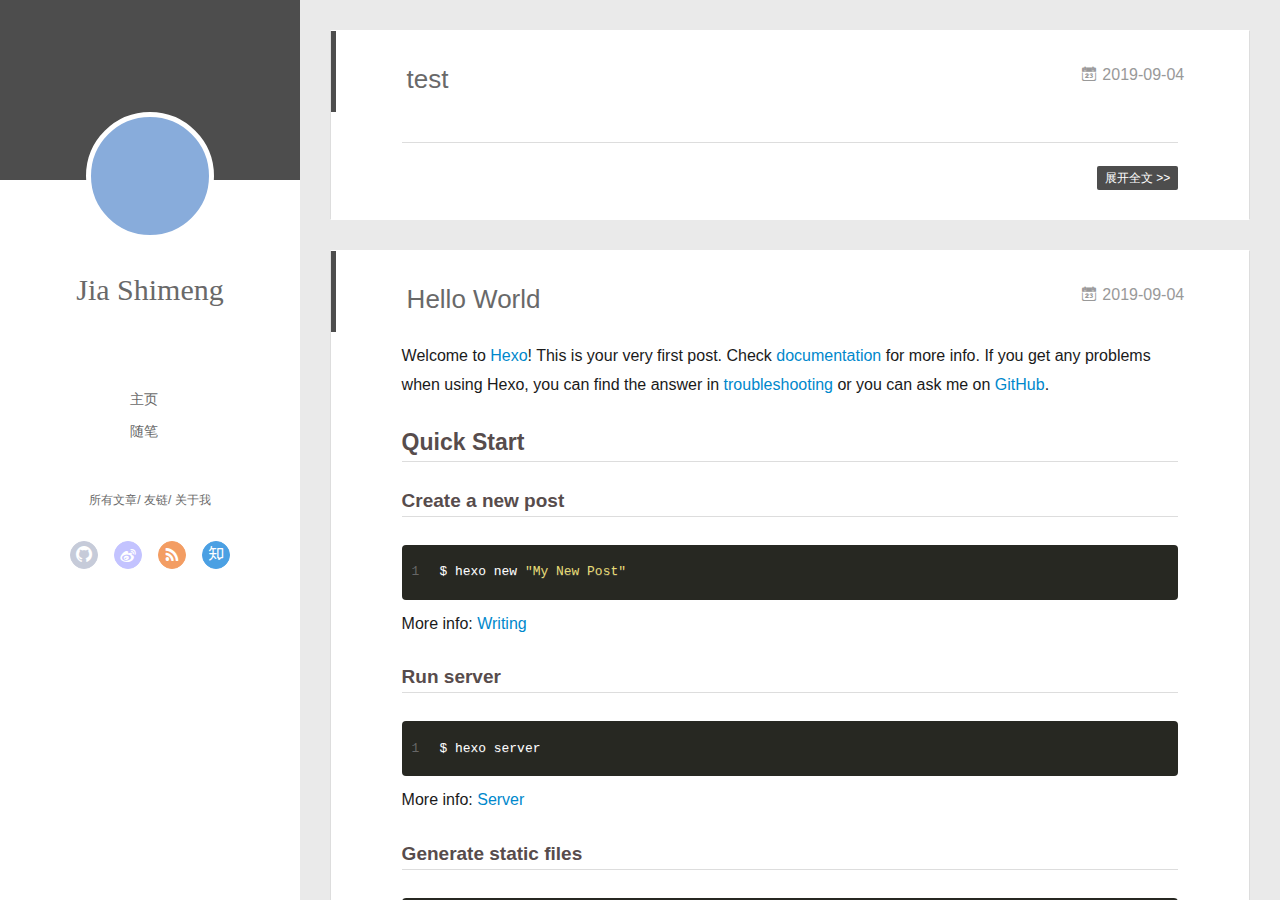
==== commit 5c4ef221: "Site updated: 2019-10-08 11:31:23" ====
--- a/index.html
+++ b/index.html
@@ -1,60 +1,13 @@
 <!DOCTYPE html>
-
-
-
-
-
-<html lang="zh-CN">
-<head>
-  <meta charset="UTF-8">
-<meta name="viewport" content="width=device-width, initial-scale=1, maximum-scale=2">
-<meta name="theme-color" content="#222">
-<meta name="generator" content="Hexo 3.9.0">
-  <link rel="apple-touch-icon" sizes="180x180" href="/images/apple-touch-icon-next.png?v=7.4.1">
-  <link rel="icon" type="image/png" sizes="32x32" href="/images/favicon-32x32-next.png?v=7.4.1">
-  <link rel="icon" type="image/png" sizes="16x16" href="/images/favicon-16x16-next.png?v=7.4.1">
-  <link rel="mask-icon" href="/images/logo.svg?v=7.4.1" color="#222">
-
-<link rel="stylesheet" href="/css/main.css?v=7.4.1">
-
-
-<link rel="stylesheet" href="/lib/font-awesome/css/font-awesome.min.css?v=4.7.0">
-
-
-<script id="hexo-configurations">
-  var NexT = window.NexT || {};
-  var CONFIG = {
-    root: '/',
-    scheme: 'Muse',
-    version: '7.4.1',
-    exturl: false,
-    sidebar: {"position":"left","display":"post","offset":12,"onmobile":false},
-    copycode: {"enable":false,"show_result":false,"style":null},
-    back2top: {"enable":true,"sidebar":false,"scrollpercent":false},
-    bookmark: {"enable":false,"color":"#222","save":"auto"},
-    fancybox: false,
-    mediumzoom: false,
-    lazyload: false,
-    pangu: false,
-    algolia: {
-      appID: '',
-      apiKey: '',
-      indexName: '',
-      hits: {"per_page":10},
-      labels: {"input_placeholder":"Search for Posts","hits_empty":"We didn't find any results for the search: ${query}","hits_stats":"${hits} results found in ${time} ms"}
-    },
-    localsearch: {"enable":false,"trigger":"auto","top_n_per_article":1,"unescape":false,"preload":false},
-    path: '',
-    motion: {"enable":true,"async":false,"transition":{"post_block":"fadeIn","post_header":"slideDownIn","post_body":"slideDownIn","coll_header":"slideLeftIn","sidebar":"slideUpIn"}},
-    translation: {
-      copy_button: '复制',
-      copy_success: '复制成功',
-      copy_failure: '复制失败'
-    },
-    sidebarPadding: 40
-  };
-</script>
-
+<html>
+<head><meta name="generator" content="Hexo 3.9.0">
+  <meta charset="utf-8">
+  
+  <meta name="renderer" content="webkit">
+  <meta http-equiv="X-UA-Compatible" content="IE=edge">
+  <link rel="dns-prefetch" href="http://yoursite.com">
+  <title>Vurtune&#39;s blog</title>
+  <meta name="viewport" content="width=device-width, initial-scale=1, maximum-scale=1">
   <meta property="og:type" content="website">
 <meta property="og:title" content="Vurtune&#39;s blog">
 <meta property="og:url" content="http://yoursite.com/index.html">
@@ -62,311 +15,226 @@
 <meta property="og:locale" content="zh-CN">
 <meta name="twitter:card" content="summary">
 <meta name="twitter:title" content="Vurtune&#39;s blog">
-  <link rel="canonical" href="http://yoursite.com/">
-
-
-<script id="page-configurations">
-  // https://hexo.io/docs/variables.html
-  CONFIG.page = {
-    sidebar: "",
-    isHome: true,
-    isPost: false,
-    isPage: false,
-    isArchive: false
-  };
-</script>
-
-  <title>Vurtune's blog</title>
-  
-
-
-
-
-
-
-
-
-  <noscript>
-  <style>
-  .use-motion .brand,
-  .use-motion .menu-item,
-  .sidebar-inner,
-  .use-motion .post-block,
-  .use-motion .pagination,
-  .use-motion .comments,
-  .use-motion .post-header,
-  .use-motion .post-body,
-  .use-motion .collection-header { opacity: initial; }
-
-  .use-motion .logo,
-  .use-motion .site-title,
-  .use-motion .site-subtitle {
-    opacity: initial;
-    top: initial;
-  }
-
-  .use-motion .logo-line-before i { left: initial; }
-  .use-motion .logo-line-after i { right: initial; }
+  
+    <link rel="alternative" href="/atom.xml" title="Vurtune&#39;s blog" type="application/atom+xml">
+  
+  
+    <link rel="icon" href="/favicon.png">
+  
+  <link rel="stylesheet" type="text/css" href="/./main.0cf68a.css">
+  <style type="text/css">
+  
+    #container.show {
+      background: linear-gradient(200deg,#a0cfe4,#e8c37e);
+    }
   </style>
-</noscript>
+  
+
+  
 
 </head>
-
-<body itemscope itemtype="http://schema.org/WebPage">
-  <div class="container use-motion">
-    <div class="headband"></div>
-
-    <header id="header" class="header" itemscope itemtype="http://schema.org/WPHeader">
-      <div class="header-inner"><div class="site-brand-container">
-  <div class="site-meta">
-
-    <div>
-      <a href="/" class="brand" rel="start">
-        <span class="logo-line-before"><i></i></span>
-        <span class="site-title">Vurtune's blog</span>
-        <span class="logo-line-after"><i></i></span>
-      </a>
+</html>
+<body>
+  <div id="container" q-class="show:isCtnShow">
+    <canvas id="anm-canvas" class="anm-canvas"></canvas>
+    <div class="left-col" q-class="show:isShow">
+      
+<div class="overlay" style="background: #4d4d4d"></div>
+<div class="intrude-less">
+	<header id="header" class="inner">
+		<a href="/" class="profilepic">
+			<img src="" class="js-avatar">
+		</a>
+		<hgroup>
+		  <h1 class="header-author"><a href="/">Jia Shimeng</a></h1>
+		</hgroup>
+		
+
+		<nav class="header-menu">
+			<ul>
+			
+				<li><a href="/">主页</a></li>
+	        
+				<li><a href="/tags/随笔/">随笔</a></li>
+	        
+			</ul>
+		</nav>
+		<nav class="header-smart-menu">
+    		
+    			
+    			<a q-on="click: openSlider(e, 'innerArchive')" href="javascript:void(0)">所有文章</a>
+    			
+            
+    			
+    			<a q-on="click: openSlider(e, 'friends')" href="javascript:void(0)">友链</a>
+    			
+            
+    			
+    			<a q-on="click: openSlider(e, 'aboutme')" href="javascript:void(0)">关于我</a>
+    			
+            
+		</nav>
+		<nav class="header-nav">
+			<div class="social">
+				
+					<a class="github" target="_blank" href="#" title="github"><i class="icon-github"></i></a>
+		        
+					<a class="weibo" target="_blank" href="#" title="weibo"><i class="icon-weibo"></i></a>
+		        
+					<a class="rss" target="_blank" href="#" title="rss"><i class="icon-rss"></i></a>
+		        
+					<a class="zhihu" target="_blank" href="#" title="zhihu"><i class="icon-zhihu"></i></a>
+		        
+			</div>
+		</nav>
+	</header>		
+</div>
+
+    </div>
+    <div class="mid-col" q-class="show:isShow,hide:isShow|isFalse">
+      
+<nav id="mobile-nav">
+  	<div class="overlay js-overlay" style="background: #4d4d4d"></div>
+	<div class="btnctn js-mobile-btnctn">
+  		<div class="slider-trigger list" q-on="click: openSlider(e)"><i class="icon icon-sort"></i></div>
+	</div>
+	<div class="intrude-less">
+		<header id="header" class="inner">
+			<div class="profilepic">
+				<img src="" class="js-avatar">
+			</div>
+			<hgroup>
+			  <h1 class="header-author js-header-author">Jia Shimeng</h1>
+			</hgroup>
+			
+			
+			
+				
+			
+				
+			
+			
+			
+			<nav class="header-nav">
+				<div class="social">
+					
+						<a class="github" target="_blank" href="#" title="github"><i class="icon-github"></i></a>
+			        
+						<a class="weibo" target="_blank" href="#" title="weibo"><i class="icon-weibo"></i></a>
+			        
+						<a class="rss" target="_blank" href="#" title="rss"><i class="icon-rss"></i></a>
+			        
+						<a class="zhihu" target="_blank" href="#" title="zhihu"><i class="icon-zhihu"></i></a>
+			        
+				</div>
+			</nav>
+
+			<nav class="header-menu js-header-menu">
+				<ul style="width: 50%">
+				
+				
+					<li style="width: 50%"><a href="/">主页</a></li>
+		        
+					<li style="width: 50%"><a href="/tags/随笔/">随笔</a></li>
+		        
+				</ul>
+			</nav>
+		</header>				
+	</div>
+	<div class="mobile-mask" style="display:none" q-show="isShow"></div>
+</nav>
+
+      <div id="wrapper" class="body-wrap">
+        <div class="menu-l">
+          <div class="canvas-wrap">
+            <canvas data-colors="#eaeaea" data-sectionHeight="100" data-contentId="js-content" id="myCanvas1" class="anm-canvas"></canvas>
+          </div>
+          <div id="js-content" class="content-ll">
+            
+  
+    <article id="post-test" class="article article-type-post  article-index" itemscope itemprop="blogPost">
+  <div class="article-inner">
+    
+      <header class="article-header">
+        
+  
+    <h1 itemprop="name">
+      <a class="article-title" href="/2019/09/04/test/">test</a>
+    </h1>
+  
+
+        
+        <a href="/2019/09/04/test/" class="archive-article-date">
+  	<time datetime="2019-09-04T07:00:32.000Z" itemprop="datePublished"><i class="icon-calendar icon"></i>2019-09-04</time>
+</a>
+        
+      </header>
+    
+    <div class="article-entry" itemprop="articleBody">
+      
+        
+      
+
+      
+    </div>
+    <div class="article-info article-info-index">
+      
+      
+      
+
+      
+        <p class="article-more-link">
+          <a class="article-more-a" href="/2019/09/04/test/">展开全文 >></a>
+        </p>
+      
+
+      
+      <div class="clearfix"></div>
     </div>
   </div>
-
-  <div class="site-nav-toggle">
-    <div class="toggle" aria-label="切换导航栏">
-      <span class="toggle-line toggle-line-first"></span>
-      <span class="toggle-line toggle-line-middle"></span>
-      <span class="toggle-line toggle-line-last"></span>
-    </div>
-  </div>
-</div>
-
-
-<nav class="site-nav">
-  
-  <ul id="menu" class="menu">
-      
-      
-      
-        
-        <li class="menu-item menu-item-home">
-      
-    
-
-    <a href="/" rel="section"><i class="fa fa-fw fa-home"></i>首页</a>
-
-  </li>
-      
-      
-      
-        
-        <li class="menu-item menu-item-about">
-      
-    
-
-    <a href="/about/" rel="section"><i class="fa fa-fw fa-user"></i>关于</a>
-
-  </li>
-      
-      
-      
-        
-        <li class="menu-item menu-item-tags">
-      
-    
-
-    <a href="/tags/" rel="section"><i class="fa fa-fw fa-tags"></i>标签</a>
-
-  </li>
-      
-      
-      
-        
-        <li class="menu-item menu-item-categories">
-      
-    
-
-    <a href="/categories/" rel="section"><i class="fa fa-fw fa-th"></i>分类</a>
-
-  </li>
-      
-      
-      
-        
-        <li class="menu-item menu-item-archives">
-      
-    
-
-    <a href="/archives/" rel="section"><i class="fa fa-fw fa-archive"></i>归档</a>
-
-  </li>
-      
-      
-      
-        
-        <li class="menu-item menu-item-schedule">
-      
-    
-
-    <a href="/schedule/" rel="section"><i class="fa fa-fw fa-calendar"></i>日程表</a>
-
-  </li>
-      
-      
-      
-        
-        <li class="menu-item menu-item-sitemap">
-      
-    
-
-    <a href="/sitemap.xml" rel="section"><i class="fa fa-fw fa-sitemap"></i>站点地图</a>
-
-  </li>
-      
-      
-      
-        
-        <li class="menu-item menu-item-commonweal">
-      
-    
-
-    <a href="/404/" rel="section"><i class="fa fa-fw fa-heartbeat"></i>公益 404</a>
-
-  </li>
-  </ul>
-
-    
-
-</nav>
-</div>
-    </header>
-
-    
-  <div class="back-to-top">
-    <i class="fa fa-arrow-up"></i>
-    <span>0%</span>
-  </div>
-
-
-    <main id="main" class="main">
-      <div class="main-inner">
-        <div class="content-wrap">
-          <div id="content" class="content">
-            
-
-  <div class="posts-expand">
-        
-  
-  
-  <article itemscope itemtype="http://schema.org/Article" class="post-block home" lang="zh-CN">
-    <link itemprop="mainEntityOfPage" href="http://yoursite.com/2019/09/04/test/">
-
-    <span hidden itemprop="author" itemscope itemtype="http://schema.org/Person">
-      <meta itemprop="name" content="Jia Shimeng">
-      <meta itemprop="description" content="">
-      <meta itemprop="image" content="/images/avatar.gif">
-    </span>
-
-    <span hidden itemprop="publisher" itemscope itemtype="http://schema.org/Organization">
-      <meta itemprop="name" content="Vurtune's blog">
-    </span>
-      <header class="post-header">
-        <h1 class="post-title" itemprop="name headline">
-            
-            <a href="/2019/09/04/test/" class="post-title-link" itemprop="url">test</a>
-          
-        </h1>
-
-        <div class="post-meta">
-            <span class="post-meta-item">
-              <span class="post-meta-item-icon">
-                <i class="fa fa-calendar-o"></i>
-              </span>
-              <span class="post-meta-item-text">发表于</span>
-
-              
-                
-              
-
-              <time title="创建时间：2019-09-04 15:00:32" itemprop="dateCreated datePublished" datetime="2019-09-04T15:00:32+08:00">2019-09-04</time>
-            </span>
-          
-
-          
-
-        </div>
+</article>
+
+<aside class="wrap-side-operation">
+    <div class="mod-side-operation">
+        
+        <div class="jump-container" id="js-jump-container" style="display:none;">
+            <a href="javascript:void(0)" class="mod-side-operation__jump-to-top">
+                <i class="icon-font icon-back"></i>
+            </a>
+            <div id="js-jump-plan-container" class="jump-plan-container" style="top: -11px;">
+                <i class="icon-font icon-plane jump-plane"></i>
+            </div>
+        </div>
+        
+        
+    </div>
+</aside>
+
+
+
+
+  
+    <article id="post-hello-world" class="article article-type-post  article-index" itemscope itemprop="blogPost">
+  <div class="article-inner">
+    
+      <header class="article-header">
+        
+  
+    <h1 itemprop="name">
+      <a class="article-title" href="/2019/09/04/hello-world/">Hello World</a>
+    </h1>
+  
+
+        
+        <a href="/2019/09/04/hello-world/" class="archive-article-date">
+  	<time datetime="2019-09-04T06:08:11.538Z" itemprop="datePublished"><i class="icon-calendar icon"></i>2019-09-04</time>
+</a>
+        
       </header>
-
-    
-    
-    
-    <div class="post-body" itemprop="articleBody">
-
-      
-          
-        
-      
-    </div>
-
-    
-    
-    
-      <footer class="post-footer">
-          <div class="post-eof"></div>
-        
-      </footer>
-  </article>
-  
-  
-  
-
-    
-        
-  
-  
-  <article itemscope itemtype="http://schema.org/Article" class="post-block home" lang="zh-CN">
-    <link itemprop="mainEntityOfPage" href="http://yoursite.com/2019/09/04/hello-world/">
-
-    <span hidden itemprop="author" itemscope itemtype="http://schema.org/Person">
-      <meta itemprop="name" content="Jia Shimeng">
-      <meta itemprop="description" content="">
-      <meta itemprop="image" content="/images/avatar.gif">
-    </span>
-
-    <span hidden itemprop="publisher" itemscope itemtype="http://schema.org/Organization">
-      <meta itemprop="name" content="Vurtune's blog">
-    </span>
-      <header class="post-header">
-        <h1 class="post-title" itemprop="name headline">
-            
-            <a href="/2019/09/04/hello-world/" class="post-title-link" itemprop="url">Hello World</a>
-          
-        </h1>
-
-        <div class="post-meta">
-            <span class="post-meta-item">
-              <span class="post-meta-item-icon">
-                <i class="fa fa-calendar-o"></i>
-              </span>
-              <span class="post-meta-item-text">发表于</span>
-
-              
-                
-              
-
-              <time title="创建时间：2019-09-04 14:08:11" itemprop="dateCreated datePublished" datetime="2019-09-04T14:08:11+08:00">2019-09-04</time>
-            </span>
-          
-
-          
-
-        </div>
-      </header>
-
-    
-    
-    
-    <div class="post-body" itemprop="articleBody">
-
-      
-          <p>Welcome to <a href="https://hexo.io/" target="_blank" rel="noopener">Hexo</a>! This is your very first post. Check <a href="https://hexo.io/docs/" target="_blank" rel="noopener">documentation</a> for more info. If you get any problems when using Hexo, you can find the answer in <a href="https://hexo.io/docs/troubleshooting.html" target="_blank" rel="noopener">troubleshooting</a> or you can ask me on <a href="https://github.com/hexojs/hexo/issues" target="_blank" rel="noopener">GitHub</a>.</p>
+    
+    <div class="article-entry" itemprop="articleBody">
+      
+        <p>Welcome to <a href="https://hexo.io/" target="_blank" rel="noopener">Hexo</a>! This is your very first post. Check <a href="https://hexo.io/docs/" target="_blank" rel="noopener">documentation</a> for more info. If you get any problems when using Hexo, you can find the answer in <a href="https://hexo.io/docs/troubleshooting.html" target="_blank" rel="noopener">troubleshooting</a> or you can ask me on <a href="https://github.com/hexojs/hexo/issues" target="_blank" rel="noopener">GitHub</a>.</p>
 <h2 id="Quick-Start"><a href="#Quick-Start" class="headerlink" title="Quick Start"></a>Quick Start</h2><h3 id="Create-a-new-post"><a href="#Create-a-new-post" class="headerlink" title="Create a new post"></a>Create a new post</h3><figure class="highlight bash"><table><tr><td class="gutter"><pre><span class="line">1</span><br></pre></td><td class="code"><pre><span class="line">$ hexo new <span class="string">"My New Post"</span></span><br></pre></td></tr></table></figure>
 
 <p>More info: <a href="https://hexo.io/docs/writing.html" target="_blank" rel="noopener">Writing</a></p>
@@ -380,156 +248,293 @@
 
 <p>More info: <a href="https://hexo.io/docs/deployment.html" target="_blank" rel="noopener">Deployment</a></p>
 
-        
-      
-    </div>
-
-    
-    
-    
-      <footer class="post-footer">
-          <div class="post-eof"></div>
-        
-      </footer>
-  </article>
-  
-  
-  
-
-    
+      
+
+      
+    </div>
+    <div class="article-info article-info-index">
+      
+      
+      
+
+      
+        <p class="article-more-link">
+          <a class="article-more-a" href="/2019/09/04/hello-world/">展开全文 >></a>
+        </p>
+      
+
+      
+      <div class="clearfix"></div>
+    </div>
   </div>
-
-  
-
+</article>
+
+<aside class="wrap-side-operation">
+    <div class="mod-side-operation">
+        
+        <div class="jump-container" id="js-jump-container" style="display:none;">
+            <a href="javascript:void(0)" class="mod-side-operation__jump-to-top">
+                <i class="icon-font icon-back"></i>
+            </a>
+            <div id="js-jump-plan-container" class="jump-plan-container" style="top: -11px;">
+                <i class="icon-font icon-plane jump-plane"></i>
+            </div>
+        </div>
+        
+        
+    </div>
+</aside>
+
+
+
+
+  
+  
 
 
           </div>
-          
-
-        </div>
-          
-  
-  <div class="toggle sidebar-toggle">
-    <span class="toggle-line toggle-line-first"></span>
-    <span class="toggle-line toggle-line-middle"></span>
-    <span class="toggle-line toggle-line-last"></span>
+        </div>
+      </div>
+      <footer id="footer">
+  <div class="outer">
+    <div id="footer-info">
+    	<div class="footer-left">
+    		&copy; 2019 Jia Shimeng
+    	</div>
+      	<div class="footer-right">
+      		<a href="http://hexo.io/" target="_blank">Hexo</a>  Theme <a href="https://github.com/litten/hexo-theme-yilia" target="_blank">Yilia</a> by Litten
+      	</div>
+    </div>
   </div>
-
-  <aside class="sidebar">
-    <div class="sidebar-inner">
-
-      <ul class="sidebar-nav motion-element">
-        <li class="sidebar-nav-toc">
-          文章目录
-        </li>
-        <li class="sidebar-nav-overview">
-          站点概览
-        </li>
-      </ul>
-
-      <!--noindex-->
-      <div class="post-toc-wrap sidebar-panel">
-      </div>
-      <!--/noindex-->
-
-      <div class="site-overview-wrap sidebar-panel">
-        <div class="site-author motion-element" itemprop="author" itemscope itemtype="http://schema.org/Person">
-  <p class="site-author-name" itemprop="name">Jia Shimeng</p>
-  <div class="site-description" itemprop="description"></div>
+</footer>
+    </div>
+    <script>
+	var yiliaConfig = {
+		mathjax: false,
+		isHome: true,
+		isPost: false,
+		isArchive: false,
+		isTag: false,
+		isCategory: false,
+		open_in_new: false,
+		toc_hide_index: true,
+		root: "/",
+		innerArchive: true,
+		showTags: false
+	}
+</script>
+
+<script>!function(t){function n(e){if(r[e])return r[e].exports;var i=r[e]={exports:{},id:e,loaded:!1};return t[e].call(i.exports,i,i.exports,n),i.loaded=!0,i.exports}var r={};n.m=t,n.c=r,n.p="./",n(0)}([function(t,n,r){r(195),t.exports=r(191)},function(t,n,r){var e=r(3),i=r(52),o=r(27),u=r(28),c=r(53),f="prototype",a=function(t,n,r){var s,l,h,v,p=t&a.F,d=t&a.G,y=t&a.S,g=t&a.P,b=t&a.B,m=d?e:y?e[n]||(e[n]={}):(e[n]||{})[f],x=d?i:i[n]||(i[n]={}),w=x[f]||(x[f]={});d&&(r=n);for(s in r)l=!p&&m&&void 0!==m[s],h=(l?m:r)[s],v=b&&l?c(h,e):g&&"function"==typeof h?c(Function.call,h):h,m&&u(m,s,h,t&a.U),x[s]!=h&&o(x,s,v),g&&w[s]!=h&&(w[s]=h)};e.core=i,a.F=1,a.G=2,a.S=4,a.P=8,a.B=16,a.W=32,a.U=64,a.R=128,t.exports=a},function(t,n,r){var e=r(6);t.exports=function(t){if(!e(t))throw TypeError(t+" is not an object!");return t}},function(t,n){var r=t.exports="undefined"!=typeof window&&window.Math==Math?window:"undefined"!=typeof self&&self.Math==Math?self:Function("return this")();"number"==typeof __g&&(__g=r)},function(t,n){t.exports=function(t){try{return!!t()}catch(t){return!0}}},function(t,n){var r=t.exports="undefined"!=typeof window&&window.Math==Math?window:"undefined"!=typeof self&&self.Math==Math?self:Function("return this")();"number"==typeof __g&&(__g=r)},function(t,n){t.exports=function(t){return"object"==typeof t?null!==t:"function"==typeof t}},function(t,n,r){var e=r(126)("wks"),i=r(76),o=r(3).Symbol,u="function"==typeof o;(t.exports=function(t){return e[t]||(e[t]=u&&o[t]||(u?o:i)("Symbol."+t))}).store=e},function(t,n){var r={}.hasOwnProperty;t.exports=function(t,n){return r.call(t,n)}},function(t,n,r){var e=r(94),i=r(33);t.exports=function(t){return e(i(t))}},function(t,n,r){t.exports=!r(4)(function(){return 7!=Object.defineProperty({},"a",{get:function(){return 7}}).a})},function(t,n,r){var e=r(2),i=r(167),o=r(50),u=Object.defineProperty;n.f=r(10)?Object.defineProperty:function(t,n,r){if(e(t),n=o(n,!0),e(r),i)try{return u(t,n,r)}catch(t){}if("get"in r||"set"in r)throw TypeError("Accessors not supported!");return"value"in r&&(t[n]=r.value),t}},function(t,n,r){t.exports=!r(18)(function(){return 7!=Object.defineProperty({},"a",{get:function(){return 7}}).a})},function(t,n,r){var e=r(14),i=r(22);t.exports=r(12)?function(t,n,r){return e.f(t,n,i(1,r))}:function(t,n,r){return t[n]=r,t}},function(t,n,r){var e=r(20),i=r(58),o=r(42),u=Object.defineProperty;n.f=r(12)?Object.defineProperty:function(t,n,r){if(e(t),n=o(n,!0),e(r),i)try{return u(t,n,r)}catch(t){}if("get"in r||"set"in r)throw TypeError("Accessors not supported!");return"value"in r&&(t[n]=r.value),t}},function(t,n,r){var e=r(40)("wks"),i=r(23),o=r(5).Symbol,u="function"==typeof o;(t.exports=function(t){return e[t]||(e[t]=u&&o[t]||(u?o:i)("Symbol."+t))}).store=e},function(t,n,r){var e=r(67),i=Math.min;t.exports=function(t){return t>0?i(e(t),9007199254740991):0}},function(t,n,r){var e=r(46);t.exports=function(t){return Object(e(t))}},function(t,n){t.exports=function(t){try{return!!t()}catch(t){return!0}}},function(t,n,r){var e=r(63),i=r(34);t.exports=Object.keys||function(t){return e(t,i)}},function(t,n,r){var e=r(21);t.exports=function(t){if(!e(t))throw TypeError(t+" is not an object!");return t}},function(t,n){t.exports=function(t){return"object"==typeof t?null!==t:"function"==typeof t}},function(t,n){t.exports=function(t,n){return{enumerable:!(1&t),configurable:!(2&t),writable:!(4&t),value:n}}},function(t,n){var r=0,e=Math.random();t.exports=function(t){return"Symbol(".concat(void 0===t?"":t,")_",(++r+e).toString(36))}},function(t,n){var r={}.hasOwnProperty;t.exports=function(t,n){return r.call(t,n)}},function(t,n){var r=t.exports={version:"2.4.0"};"number"==typeof __e&&(__e=r)},function(t,n){t.exports=function(t){if("function"!=typeof t)throw TypeError(t+" is not a function!");return t}},function(t,n,r){var e=r(11),i=r(66);t.exports=r(10)?function(t,n,r){return e.f(t,n,i(1,r))}:function(t,n,r){return t[n]=r,t}},function(t,n,r){var e=r(3),i=r(27),o=r(24),u=r(76)("src"),c="toString",f=Function[c],a=(""+f).split(c);r(52).inspectSource=function(t){return f.call(t)},(t.exports=function(t,n,r,c){var f="function"==typeof r;f&&(o(r,"name")||i(r,"name",n)),t[n]!==r&&(f&&(o(r,u)||i(r,u,t[n]?""+t[n]:a.join(String(n)))),t===e?t[n]=r:c?t[n]?t[n]=r:i(t,n,r):(delete t[n],i(t,n,r)))})(Function.prototype,c,function(){return"function"==typeof this&&this[u]||f.call(this)})},function(t,n,r){var e=r(1),i=r(4),o=r(46),u=function(t,n,r,e){var i=String(o(t)),u="<"+n;return""!==r&&(u+=" "+r+'="'+String(e).replace(/"/g,"&quot;")+'"'),u+">"+i+"</"+n+">"};t.exports=function(t,n){var r={};r[t]=n(u),e(e.P+e.F*i(function(){var n=""[t]('"');return n!==n.toLowerCase()||n.split('"').length>3}),"String",r)}},function(t,n,r){var e=r(115),i=r(46);t.exports=function(t){return e(i(t))}},function(t,n,r){var e=r(116),i=r(66),o=r(30),u=r(50),c=r(24),f=r(167),a=Object.getOwnPropertyDescriptor;n.f=r(10)?a:function(t,n){if(t=o(t),n=u(n,!0),f)try{return a(t,n)}catch(t){}if(c(t,n))return i(!e.f.call(t,n),t[n])}},function(t,n,r){var e=r(24),i=r(17),o=r(145)("IE_PROTO"),u=Object.prototype;t.exports=Object.getPrototypeOf||function(t){return t=i(t),e(t,o)?t[o]:"function"==typeof t.constructor&&t instanceof t.constructor?t.constructor.prototype:t instanceof Object?u:null}},function(t,n){t.exports=function(t){if(void 0==t)throw TypeError("Can't call method on  "+t);return t}},function(t,n){t.exports="constructor,hasOwnProperty,isPrototypeOf,propertyIsEnumerable,toLocaleString,toString,valueOf".split(",")},function(t,n){t.exports={}},function(t,n){t.exports=!0},function(t,n){n.f={}.propertyIsEnumerable},function(t,n,r){var e=r(14).f,i=r(8),o=r(15)("toStringTag");t.exports=function(t,n,r){t&&!i(t=r?t:t.prototype,o)&&e(t,o,{configurable:!0,value:n})}},function(t,n,r){var e=r(40)("keys"),i=r(23);t.exports=function(t){return e[t]||(e[t]=i(t))}},function(t,n,r){var e=r(5),i="__core-js_shared__",o=e[i]||(e[i]={});t.exports=function(t){return o[t]||(o[t]={})}},function(t,n){var r=Math.ceil,e=Math.floor;t.exports=function(t){return isNaN(t=+t)?0:(t>0?e:r)(t)}},function(t,n,r){var e=r(21);t.exports=function(t,n){if(!e(t))return t;var r,i;if(n&&"function"==typeof(r=t.toString)&&!e(i=r.call(t)))return i;if("function"==typeof(r=t.valueOf)&&!e(i=r.call(t)))return i;if(!n&&"function"==typeof(r=t.toString)&&!e(i=r.call(t)))return i;throw TypeError("Can't convert object to primitive value")}},function(t,n,r){var e=r(5),i=r(25),o=r(36),u=r(44),c=r(14).f;t.exports=function(t){var n=i.Symbol||(i.Symbol=o?{}:e.Symbol||{});"_"==t.charAt(0)||t in n||c(n,t,{value:u.f(t)})}},function(t,n,r){n.f=r(15)},function(t,n){var r={}.toString;t.exports=function(t){return r.call(t).slice(8,-1)}},function(t,n){t.exports=function(t){if(void 0==t)throw TypeError("Can't call method on  "+t);return t}},function(t,n,r){var e=r(4);t.exports=function(t,n){return!!t&&e(function(){n?t.call(null,function(){},1):t.call(null)})}},function(t,n,r){var e=r(53),i=r(115),o=r(17),u=r(16),c=r(203);t.exports=function(t,n){var r=1==t,f=2==t,a=3==t,s=4==t,l=6==t,h=5==t||l,v=n||c;return function(n,c,p){for(var d,y,g=o(n),b=i(g),m=e(c,p,3),x=u(b.length),w=0,S=r?v(n,x):f?v(n,0):void 0;x>w;w++)if((h||w in b)&&(d=b[w],y=m(d,w,g),t))if(r)S[w]=y;else if(y)switch(t){case 3:return!0;case 5:return d;case 6:return w;case 2:S.push(d)}else if(s)return!1;return l?-1:a||s?s:S}}},function(t,n,r){var e=r(1),i=r(52),o=r(4);t.exports=function(t,n){var r=(i.Object||{})[t]||Object[t],u={};u[t]=n(r),e(e.S+e.F*o(function(){r(1)}),"Object",u)}},function(t,n,r){var e=r(6);t.exports=function(t,n){if(!e(t))return t;var r,i;if(n&&"function"==typeof(r=t.toString)&&!e(i=r.call(t)))return i;if("function"==typeof(r=t.valueOf)&&!e(i=r.call(t)))return i;if(!n&&"function"==typeof(r=t.toString)&&!e(i=r.call(t)))return i;throw TypeError("Can't convert object to primitive value")}},function(t,n,r){var e=r(5),i=r(25),o=r(91),u=r(13),c="prototype",f=function(t,n,r){var a,s,l,h=t&f.F,v=t&f.G,p=t&f.S,d=t&f.P,y=t&f.B,g=t&f.W,b=v?i:i[n]||(i[n]={}),m=b[c],x=v?e:p?e[n]:(e[n]||{})[c];v&&(r=n);for(a in r)(s=!h&&x&&void 0!==x[a])&&a in b||(l=s?x[a]:r[a],b[a]=v&&"function"!=typeof x[a]?r[a]:y&&s?o(l,e):g&&x[a]==l?function(t){var n=function(n,r,e){if(this instanceof t){switch(arguments.length){case 0:return new t;case 1:return new t(n);case 2:return new t(n,r)}return new t(n,r,e)}return t.apply(this,arguments)};return n[c]=t[c],n}(l):d&&"function"==typeof l?o(Function.call,l):l,d&&((b.virtual||(b.virtual={}))[a]=l,t&f.R&&m&&!m[a]&&u(m,a,l)))};f.F=1,f.G=2,f.S=4,f.P=8,f.B=16,f.W=32,f.U=64,f.R=128,t.exports=f},function(t,n){var r=t.exports={version:"2.4.0"};"number"==typeof __e&&(__e=r)},function(t,n,r){var e=r(26);t.exports=function(t,n,r){if(e(t),void 0===n)return t;switch(r){case 1:return function(r){return t.call(n,r)};case 2:return function(r,e){return t.call(n,r,e)};case 3:return function(r,e,i){return t.call(n,r,e,i)}}return function(){return t.apply(n,arguments)}}},function(t,n,r){var e=r(183),i=r(1),o=r(126)("metadata"),u=o.store||(o.store=new(r(186))),c=function(t,n,r){var i=u.get(t);if(!i){if(!r)return;u.set(t,i=new e)}var o=i.get(n);if(!o){if(!r)return;i.set(n,o=new e)}return o},f=function(t,n,r){var e=c(n,r,!1);return void 0!==e&&e.has(t)},a=function(t,n,r){var e=c(n,r,!1);return void 0===e?void 0:e.get(t)},s=function(t,n,r,e){c(r,e,!0).set(t,n)},l=function(t,n){var r=c(t,n,!1),e=[];return r&&r.forEach(function(t,n){e.push(n)}),e},h=function(t){return void 0===t||"symbol"==typeof t?t:String(t)},v=function(t){i(i.S,"Reflect",t)};t.exports={store:u,map:c,has:f,get:a,set:s,keys:l,key:h,exp:v}},function(t,n,r){"use strict";if(r(10)){var e=r(69),i=r(3),o=r(4),u=r(1),c=r(127),f=r(152),a=r(53),s=r(68),l=r(66),h=r(27),v=r(73),p=r(67),d=r(16),y=r(75),g=r(50),b=r(24),m=r(180),x=r(114),w=r(6),S=r(17),_=r(137),O=r(70),E=r(32),P=r(71).f,j=r(154),F=r(76),M=r(7),A=r(48),N=r(117),T=r(146),I=r(155),k=r(80),L=r(123),R=r(74),C=r(130),D=r(160),U=r(11),W=r(31),G=U.f,B=W.f,V=i.RangeError,z=i.TypeError,q=i.Uint8Array,K="ArrayBuffer",J="Shared"+K,Y="BYTES_PER_ELEMENT",H="prototype",$=Array[H],X=f.ArrayBuffer,Q=f.DataView,Z=A(0),tt=A(2),nt=A(3),rt=A(4),et=A(5),it=A(6),ot=N(!0),ut=N(!1),ct=I.values,ft=I.keys,at=I.entries,st=$.lastIndexOf,lt=$.reduce,ht=$.reduceRight,vt=$.join,pt=$.sort,dt=$.slice,yt=$.toString,gt=$.toLocaleString,bt=M("iterator"),mt=M("toStringTag"),xt=F("typed_constructor"),wt=F("def_constructor"),St=c.CONSTR,_t=c.TYPED,Ot=c.VIEW,Et="Wrong length!",Pt=A(1,function(t,n){return Tt(T(t,t[wt]),n)}),jt=o(function(){return 1===new q(new Uint16Array([1]).buffer)[0]}),Ft=!!q&&!!q[H].set&&o(function(){new q(1).set({})}),Mt=function(t,n){if(void 0===t)throw z(Et);var r=+t,e=d(t);if(n&&!m(r,e))throw V(Et);return e},At=function(t,n){var r=p(t);if(r<0||r%n)throw V("Wrong offset!");return r},Nt=function(t){if(w(t)&&_t in t)return t;throw z(t+" is not a typed array!")},Tt=function(t,n){if(!(w(t)&&xt in t))throw z("It is not a typed array constructor!");return new t(n)},It=function(t,n){return kt(T(t,t[wt]),n)},kt=function(t,n){for(var r=0,e=n.length,i=Tt(t,e);e>r;)i[r]=n[r++];return i},Lt=function(t,n,r){G(t,n,{get:function(){return this._d[r]}})},Rt=function(t){var n,r,e,i,o,u,c=S(t),f=arguments.length,s=f>1?arguments[1]:void 0,l=void 0!==s,h=j(c);if(void 0!=h&&!_(h)){for(u=h.call(c),e=[],n=0;!(o=u.next()).done;n++)e.push(o.value);c=e}for(l&&f>2&&(s=a(s,arguments[2],2)),n=0,r=d(c.length),i=Tt(this,r);r>n;n++)i[n]=l?s(c[n],n):c[n];return i},Ct=function(){for(var t=0,n=arguments.length,r=Tt(this,n);n>t;)r[t]=arguments[t++];return r},Dt=!!q&&o(function(){gt.call(new q(1))}),Ut=function(){return gt.apply(Dt?dt.call(Nt(this)):Nt(this),arguments)},Wt={copyWithin:function(t,n){return D.call(Nt(this),t,n,arguments.length>2?arguments[2]:void 0)},every:function(t){return rt(Nt(this),t,arguments.length>1?arguments[1]:void 0)},fill:function(t){return C.apply(Nt(this),arguments)},filter:function(t){return It(this,tt(Nt(this),t,arguments.length>1?arguments[1]:void 0))},find:function(t){return et(Nt(this),t,arguments.length>1?arguments[1]:void 0)},findIndex:function(t){return it(Nt(this),t,arguments.length>1?arguments[1]:void 0)},forEach:function(t){Z(Nt(this),t,arguments.length>1?arguments[1]:void 0)},indexOf:function(t){return ut(Nt(this),t,arguments.length>1?arguments[1]:void 0)},includes:function(t){return ot(Nt(this),t,arguments.length>1?arguments[1]:void 0)},join:function(t){return vt.apply(Nt(this),arguments)},lastIndexOf:function(t){return st.apply(Nt(this),arguments)},map:function(t){return Pt(Nt(this),t,arguments.length>1?arguments[1]:void 0)},reduce:function(t){return lt.apply(Nt(this),arguments)},reduceRight:function(t){return ht.apply(Nt(this),arguments)},reverse:function(){for(var t,n=this,r=Nt(n).length,e=Math.floor(r/2),i=0;i<e;)t=n[i],n[i++]=n[--r],n[r]=t;return n},some:function(t){return nt(Nt(this),t,arguments.length>1?arguments[1]:void 0)},sort:function(t){return pt.call(Nt(this),t)},subarray:function(t,n){var r=Nt(this),e=r.length,i=y(t,e);return new(T(r,r[wt]))(r.buffer,r.byteOffset+i*r.BYTES_PER_ELEMENT,d((void 0===n?e:y(n,e))-i))}},Gt=function(t,n){return It(this,dt.call(Nt(this),t,n))},Bt=function(t){Nt(this);var n=At(arguments[1],1),r=this.length,e=S(t),i=d(e.length),o=0;if(i+n>r)throw V(Et);for(;o<i;)this[n+o]=e[o++]},Vt={entries:function(){return at.call(Nt(this))},keys:function(){return ft.call(Nt(this))},values:function(){return ct.call(Nt(this))}},zt=function(t,n){return w(t)&&t[_t]&&"symbol"!=typeof n&&n in t&&String(+n)==String(n)},qt=function(t,n){return zt(t,n=g(n,!0))?l(2,t[n]):B(t,n)},Kt=function(t,n,r){return!(zt(t,n=g(n,!0))&&w(r)&&b(r,"value"))||b(r,"get")||b(r,"set")||r.configurable||b(r,"writable")&&!r.writable||b(r,"enumerable")&&!r.enumerable?G(t,n,r):(t[n]=r.value,t)};St||(W.f=qt,U.f=Kt),u(u.S+u.F*!St,"Object",{getOwnPropertyDescriptor:qt,defineProperty:Kt}),o(function(){yt.call({})})&&(yt=gt=function(){return vt.call(this)});var Jt=v({},Wt);v(Jt,Vt),h(Jt,bt,Vt.values),v(Jt,{slice:Gt,set:Bt,constructor:function(){},toString:yt,toLocaleString:Ut}),Lt(Jt,"buffer","b"),Lt(Jt,"byteOffset","o"),Lt(Jt,"byteLength","l"),Lt(Jt,"length","e"),G(Jt,mt,{get:function(){return this[_t]}}),t.exports=function(t,n,r,f){f=!!f;var a=t+(f?"Clamped":"")+"Array",l="Uint8Array"!=a,v="get"+t,p="set"+t,y=i[a],g=y||{},b=y&&E(y),m=!y||!c.ABV,S={},_=y&&y[H],j=function(t,r){var e=t._d;return e.v[v](r*n+e.o,jt)},F=function(t,r,e){var i=t._d;f&&(e=(e=Math.round(e))<0?0:e>255?255:255&e),i.v[p](r*n+i.o,e,jt)},M=function(t,n){G(t,n,{get:function(){return j(this,n)},set:function(t){return F(this,n,t)},enumerable:!0})};m?(y=r(function(t,r,e,i){s(t,y,a,"_d");var o,u,c,f,l=0,v=0;if(w(r)){if(!(r instanceof X||(f=x(r))==K||f==J))return _t in r?kt(y,r):Rt.call(y,r);o=r,v=At(e,n);var p=r.byteLength;if(void 0===i){if(p%n)throw V(Et);if((u=p-v)<0)throw V(Et)}else if((u=d(i)*n)+v>p)throw V(Et);c=u/n}else c=Mt(r,!0),u=c*n,o=new X(u);for(h(t,"_d",{b:o,o:v,l:u,e:c,v:new Q(o)});l<c;)M(t,l++)}),_=y[H]=O(Jt),h(_,"constructor",y)):L(function(t){new y(null),new y(t)},!0)||(y=r(function(t,r,e,i){s(t,y,a);var o;return w(r)?r instanceof X||(o=x(r))==K||o==J?void 0!==i?new g(r,At(e,n),i):void 0!==e?new g(r,At(e,n)):new g(r):_t in r?kt(y,r):Rt.call(y,r):new g(Mt(r,l))}),Z(b!==Function.prototype?P(g).concat(P(b)):P(g),function(t){t in y||h(y,t,g[t])}),y[H]=_,e||(_.constructor=y));var A=_[bt],N=!!A&&("values"==A.name||void 0==A.name),T=Vt.values;h(y,xt,!0),h(_,_t,a),h(_,Ot,!0),h(_,wt,y),(f?new y(1)[mt]==a:mt in _)||G(_,mt,{get:function(){return a}}),S[a]=y,u(u.G+u.W+u.F*(y!=g),S),u(u.S,a,{BYTES_PER_ELEMENT:n,from:Rt,of:Ct}),Y in _||h(_,Y,n),u(u.P,a,Wt),R(a),u(u.P+u.F*Ft,a,{set:Bt}),u(u.P+u.F*!N,a,Vt),u(u.P+u.F*(_.toString!=yt),a,{toString:yt}),u(u.P+u.F*o(function(){new y(1).slice()}),a,{slice:Gt}),u(u.P+u.F*(o(function(){return[1,2].toLocaleString()!=new y([1,2]).toLocaleString()})||!o(function(){_.toLocaleString.call([1,2])})),a,{toLocaleString:Ut}),k[a]=N?A:T,e||N||h(_,bt,T)}}else t.exports=function(){}},function(t,n){var r={}.toString;t.exports=function(t){return r.call(t).slice(8,-1)}},function(t,n,r){var e=r(21),i=r(5).document,o=e(i)&&e(i.createElement);t.exports=function(t){return o?i.createElement(t):{}}},function(t,n,r){t.exports=!r(12)&&!r(18)(function(){return 7!=Object.defineProperty(r(57)("div"),"a",{get:function(){return 7}}).a})},function(t,n,r){"use strict";var e=r(36),i=r(51),o=r(64),u=r(13),c=r(8),f=r(35),a=r(96),s=r(38),l=r(103),h=r(15)("iterator"),v=!([].keys&&"next"in[].keys()),p="keys",d="values",y=function(){return this};t.exports=function(t,n,r,g,b,m,x){a(r,n,g);var w,S,_,O=function(t){if(!v&&t in F)return F[t];switch(t){case p:case d:return function(){return new r(this,t)}}return function(){return new r(this,t)}},E=n+" Iterator",P=b==d,j=!1,F=t.prototype,M=F[h]||F["@@iterator"]||b&&F[b],A=M||O(b),N=b?P?O("entries"):A:void 0,T="Array"==n?F.entries||M:M;if(T&&(_=l(T.call(new t)))!==Object.prototype&&(s(_,E,!0),e||c(_,h)||u(_,h,y)),P&&M&&M.name!==d&&(j=!0,A=function(){return M.call(this)}),e&&!x||!v&&!j&&F[h]||u(F,h,A),f[n]=A,f[E]=y,b)if(w={values:P?A:O(d),keys:m?A:O(p),entries:N},x)for(S in w)S in F||o(F,S,w[S]);else i(i.P+i.F*(v||j),n,w);return w}},function(t,n,r){var e=r(20),i=r(100),o=r(34),u=r(39)("IE_PROTO"),c=function(){},f="prototype",a=function(){var t,n=r(57)("iframe"),e=o.length;for(n.style.display="none",r(93).appendChild(n),n.src="javascript:",t=n.contentWindow.document,t.open(),t.write("<script>document.F=Object<\/script>"),t.close(),a=t.F;e--;)delete a[f][o[e]];return a()};t.exports=Object.create||function(t,n){var r;return null!==t?(c[f]=e(t),r=new c,c[f]=null,r[u]=t):r=a(),void 0===n?r:i(r,n)}},function(t,n,r){var e=r(63),i=r(34).concat("length","prototype");n.f=Object.getOwnPropertyNames||function(t){return e(t,i)}},function(t,n){n.f=Object.getOwnPropertySymbols},function(t,n,r){var e=r(8),i=r(9),o=r(90)(!1),u=r(39)("IE_PROTO");t.exports=function(t,n){var r,c=i(t),f=0,a=[];for(r in c)r!=u&&e(c,r)&&a.push(r);for(;n.length>f;)e(c,r=n[f++])&&(~o(a,r)||a.push(r));return a}},function(t,n,r){t.exports=r(13)},function(t,n,r){var e=r(76)("meta"),i=r(6),o=r(24),u=r(11).f,c=0,f=Object.isExtensible||function(){return!0},a=!r(4)(function(){return f(Object.preventExtensions({}))}),s=function(t){u(t,e,{value:{i:"O"+ ++c,w:{}}})},l=function(t,n){if(!i(t))return"symbol"==typeof t?t:("string"==typeof t?"S":"P")+t;if(!o(t,e)){if(!f(t))return"F";if(!n)return"E";s(t)}return t[e].i},h=function(t,n){if(!o(t,e)){if(!f(t))return!0;if(!n)return!1;s(t)}return t[e].w},v=function(t){return a&&p.NEED&&f(t)&&!o(t,e)&&s(t),t},p=t.exports={KEY:e,NEED:!1,fastKey:l,getWeak:h,onFreeze:v}},function(t,n){t.exports=function(t,n){return{enumerable:!(1&t),configurable:!(2&t),writable:!(4&t),value:n}}},function(t,n){var r=Math.ceil,e=Math.floor;t.exports=function(t){return isNaN(t=+t)?0:(t>0?e:r)(t)}},function(t,n){t.exports=function(t,n,r,e){if(!(t instanceof n)||void 0!==e&&e in t)throw TypeError(r+": incorrect invocation!");return t}},function(t,n){t.exports=!1},function(t,n,r){var e=r(2),i=r(173),o=r(133),u=r(145)("IE_PROTO"),c=function(){},f="prototype",a=function(){var t,n=r(132)("iframe"),e=o.length;for(n.style.display="none",r(135).appendChild(n),n.src="javascript:",t=n.contentWindow.document,t.open(),t.write("<script>document.F=Object<\/script>"),t.close(),a=t.F;e--;)delete a[f][o[e]];return a()};t.exports=Object.create||function(t,n){var r;return null!==t?(c[f]=e(t),r=new c,c[f]=null,r[u]=t):r=a(),void 0===n?r:i(r,n)}},function(t,n,r){var e=r(175),i=r(133).concat("length","prototype");n.f=Object.getOwnPropertyNames||function(t){return e(t,i)}},function(t,n,r){var e=r(175),i=r(133);t.exports=Object.keys||function(t){return e(t,i)}},function(t,n,r){var e=r(28);t.exports=function(t,n,r){for(var i in n)e(t,i,n[i],r);return t}},function(t,n,r){"use strict";var e=r(3),i=r(11),o=r(10),u=r(7)("species");t.exports=function(t){var n=e[t];o&&n&&!n[u]&&i.f(n,u,{configurable:!0,get:function(){return this}})}},function(t,n,r){var e=r(67),i=Math.max,o=Math.min;t.exports=function(t,n){return t=e(t),t<0?i(t+n,0):o(t,n)}},function(t,n){var r=0,e=Math.random();t.exports=function(t){return"Symbol(".concat(void 0===t?"":t,")_",(++r+e).toString(36))}},function(t,n,r){var e=r(33);t.exports=function(t){return Object(e(t))}},function(t,n,r){var e=r(7)("unscopables"),i=Array.prototype;void 0==i[e]&&r(27)(i,e,{}),t.exports=function(t){i[e][t]=!0}},function(t,n,r){var e=r(53),i=r(169),o=r(137),u=r(2),c=r(16),f=r(154),a={},s={},n=t.exports=function(t,n,r,l,h){var v,p,d,y,g=h?function(){return t}:f(t),b=e(r,l,n?2:1),m=0;if("function"!=typeof g)throw TypeError(t+" is not iterable!");if(o(g)){for(v=c(t.length);v>m;m++)if((y=n?b(u(p=t[m])[0],p[1]):b(t[m]))===a||y===s)return y}else for(d=g.call(t);!(p=d.next()).done;)if((y=i(d,b,p.value,n))===a||y===s)return y};n.BREAK=a,n.RETURN=s},function(t,n){t.exports={}},function(t,n,r){var e=r(11).f,i=r(24),o=r(7)("toStringTag");t.exports=function(t,n,r){t&&!i(t=r?t:t.prototype,o)&&e(t,o,{configurable:!0,value:n})}},function(t,n,r){var e=r(1),i=r(46),o=r(4),u=r(150),c="["+u+"]",f="​+",a=RegExp("^"+c+c+"*"),s=RegExp(c+c+"*$"),l=function(t,n,r){var i={},c=o(function(){return!!u[t]()||f[t]()!=f}),a=i[t]=c?n(h):u[t];r&&(i[r]=a),e(e.P+e.F*c,"String",i)},h=l.trim=function(t,n){return t=String(i(t)),1&n&&(t=t.replace(a,"")),2&n&&(t=t.replace(s,"")),t};t.exports=l},function(t,n,r){t.exports={default:r(86),__esModule:!0}},function(t,n,r){t.exports={default:r(87),__esModule:!0}},function(t,n,r){"use strict";function e(t){return t&&t.__esModule?t:{default:t}}n.__esModule=!0;var i=r(84),o=e(i),u=r(83),c=e(u),f="function"==typeof c.default&&"symbol"==typeof o.default?function(t){return typeof t}:function(t){return t&&"function"==typeof c.default&&t.constructor===c.default&&t!==c.default.prototype?"symbol":typeof t};n.default="function"==typeof c.default&&"symbol"===f(o.default)?function(t){return void 0===t?"undefined":f(t)}:function(t){return t&&"function"==typeof c.default&&t.constructor===c.default&&t!==c.default.prototype?"symbol":void 0===t?"undefined":f(t)}},function(t,n,r){r(110),r(108),r(111),r(112),t.exports=r(25).Symbol},function(t,n,r){r(109),r(113),t.exports=r(44).f("iterator")},function(t,n){t.exports=function(t){if("function"!=typeof t)throw TypeError(t+" is not a function!");return t}},function(t,n){t.exports=function(){}},function(t,n,r){var e=r(9),i=r(106),o=r(105);t.exports=function(t){return function(n,r,u){var c,f=e(n),a=i(f.length),s=o(u,a);if(t&&r!=r){for(;a>s;)if((c=f[s++])!=c)return!0}else for(;a>s;s++)if((t||s in f)&&f[s]===r)return t||s||0;return!t&&-1}}},function(t,n,r){var e=r(88);t.exports=function(t,n,r){if(e(t),void 0===n)return t;switch(r){case 1:return function(r){return t.call(n,r)};case 2:return function(r,e){return t.call(n,r,e)};case 3:return function(r,e,i){return t.call(n,r,e,i)}}return function(){return t.apply(n,arguments)}}},function(t,n,r){var e=r(19),i=r(62),o=r(37);t.exports=function(t){var n=e(t),r=i.f;if(r)for(var u,c=r(t),f=o.f,a=0;c.length>a;)f.call(t,u=c[a++])&&n.push(u);return n}},function(t,n,r){t.exports=r(5).document&&document.documentElement},function(t,n,r){var e=r(56);t.exports=Object("z").propertyIsEnumerable(0)?Object:function(t){return"String"==e(t)?t.split(""):Object(t)}},function(t,n,r){var e=r(56);t.exports=Array.isArray||function(t){return"Array"==e(t)}},function(t,n,r){"use strict";var e=r(60),i=r(22),o=r(38),u={};r(13)(u,r(15)("iterator"),function(){return this}),t.exports=function(t,n,r){t.prototype=e(u,{next:i(1,r)}),o(t,n+" Iterator")}},function(t,n){t.exports=function(t,n){return{value:n,done:!!t}}},function(t,n,r){var e=r(19),i=r(9);t.exports=function(t,n){for(var r,o=i(t),u=e(o),c=u.length,f=0;c>f;)if(o[r=u[f++]]===n)return r}},function(t,n,r){var e=r(23)("meta"),i=r(21),o=r(8),u=r(14).f,c=0,f=Object.isExtensible||function(){return!0},a=!r(18)(function(){return f(Object.preventExtensions({}))}),s=function(t){u(t,e,{value:{i:"O"+ ++c,w:{}}})},l=function(t,n){if(!i(t))return"symbol"==typeof t?t:("string"==typeof t?"S":"P")+t;if(!o(t,e)){if(!f(t))return"F";if(!n)return"E";s(t)}return t[e].i},h=function(t,n){if(!o(t,e)){if(!f(t))return!0;if(!n)return!1;s(t)}return t[e].w},v=function(t){return a&&p.NEED&&f(t)&&!o(t,e)&&s(t),t},p=t.exports={KEY:e,NEED:!1,fastKey:l,getWeak:h,onFreeze:v}},function(t,n,r){var e=r(14),i=r(20),o=r(19);t.exports=r(12)?Object.defineProperties:function(t,n){i(t);for(var r,u=o(n),c=u.length,f=0;c>f;)e.f(t,r=u[f++],n[r]);return t}},function(t,n,r){var e=r(37),i=r(22),o=r(9),u=r(42),c=r(8),f=r(58),a=Object.getOwnPropertyDescriptor;n.f=r(12)?a:function(t,n){if(t=o(t),n=u(n,!0),f)try{return a(t,n)}catch(t){}if(c(t,n))return i(!e.f.call(t,n),t[n])}},function(t,n,r){var e=r(9),i=r(61).f,o={}.toString,u="object"==typeof window&&window&&Object.getOwnPropertyNames?Object.getOwnPropertyNames(window):[],c=function(t){try{return i(t)}catch(t){return u.slice()}};t.exports.f=function(t){return u&&"[object Window]"==o.call(t)?c(t):i(e(t))}},function(t,n,r){var e=r(8),i=r(77),o=r(39)("IE_PROTO"),u=Object.prototype;t.exports=Object.getPrototypeOf||function(t){return t=i(t),e(t,o)?t[o]:"function"==typeof t.constructor&&t instanceof t.constructor?t.constructor.prototype:t instanceof Object?u:null}},function(t,n,r){var e=r(41),i=r(33);t.exports=function(t){return function(n,r){var o,u,c=String(i(n)),f=e(r),a=c.length;return f<0||f>=a?t?"":void 0:(o=c.charCodeAt(f),o<55296||o>56319||f+1===a||(u=c.charCodeAt(f+1))<56320||u>57343?t?c.charAt(f):o:t?c.slice(f,f+2):u-56320+(o-55296<<10)+65536)}}},function(t,n,r){var e=r(41),i=Math.max,o=Math.min;t.exports=function(t,n){return t=e(t),t<0?i(t+n,0):o(t,n)}},function(t,n,r){var e=r(41),i=Math.min;t.exports=function(t){return t>0?i(e(t),9007199254740991):0}},function(t,n,r){"use strict";var e=r(89),i=r(97),o=r(35),u=r(9);t.exports=r(59)(Array,"Array",function(t,n){this._t=u(t),this._i=0,this._k=n},function(){var t=this._t,n=this._k,r=this._i++;return!t||r>=t.length?(this._t=void 0,i(1)):"keys"==n?i(0,r):"values"==n?i(0,t[r]):i(0,[r,t[r]])},"values"),o.Arguments=o.Array,e("keys"),e("values"),e("entries")},function(t,n){},function(t,n,r){"use strict";var e=r(104)(!0);r(59)(String,"String",function(t){this._t=String(t),this._i=0},function(){var t,n=this._t,r=this._i;return r>=n.length?{value:void 0,done:!0}:(t=e(n,r),this._i+=t.length,{value:t,done:!1})})},function(t,n,r){"use strict";var e=r(5),i=r(8),o=r(12),u=r(51),c=r(64),f=r(99).KEY,a=r(18),s=r(40),l=r(38),h=r(23),v=r(15),p=r(44),d=r(43),y=r(98),g=r(92),b=r(95),m=r(20),x=r(9),w=r(42),S=r(22),_=r(60),O=r(102),E=r(101),P=r(14),j=r(19),F=E.f,M=P.f,A=O.f,N=e.Symbol,T=e.JSON,I=T&&T.stringify,k="prototype",L=v("_hidden"),R=v("toPrimitive"),C={}.propertyIsEnumerable,D=s("symbol-registry"),U=s("symbols"),W=s("op-symbols"),G=Object[k],B="function"==typeof N,V=e.QObject,z=!V||!V[k]||!V[k].findChild,q=o&&a(function(){return 7!=_(M({},"a",{get:function(){return M(this,"a",{value:7}).a}})).a})?function(t,n,r){var e=F(G,n);e&&delete G[n],M(t,n,r),e&&t!==G&&M(G,n,e)}:M,K=function(t){var n=U[t]=_(N[k]);return n._k=t,n},J=B&&"symbol"==typeof N.iterator?function(t){return"symbol"==typeof t}:function(t){return t instanceof N},Y=function(t,n,r){return t===G&&Y(W,n,r),m(t),n=w(n,!0),m(r),i(U,n)?(r.enumerable?(i(t,L)&&t[L][n]&&(t[L][n]=!1),r=_(r,{enumerable:S(0,!1)})):(i(t,L)||M(t,L,S(1,{})),t[L][n]=!0),q(t,n,r)):M(t,n,r)},H=function(t,n){m(t);for(var r,e=g(n=x(n)),i=0,o=e.length;o>i;)Y(t,r=e[i++],n[r]);return t},$=function(t,n){return void 0===n?_(t):H(_(t),n)},X=function(t){var n=C.call(this,t=w(t,!0));return!(this===G&&i(U,t)&&!i(W,t))&&(!(n||!i(this,t)||!i(U,t)||i(this,L)&&this[L][t])||n)},Q=function(t,n){if(t=x(t),n=w(n,!0),t!==G||!i(U,n)||i(W,n)){var r=F(t,n);return!r||!i(U,n)||i(t,L)&&t[L][n]||(r.enumerable=!0),r}},Z=function(t){for(var n,r=A(x(t)),e=[],o=0;r.length>o;)i(U,n=r[o++])||n==L||n==f||e.push(n);return e},tt=function(t){for(var n,r=t===G,e=A(r?W:x(t)),o=[],u=0;e.length>u;)!i(U,n=e[u++])||r&&!i(G,n)||o.push(U[n]);return o};B||(N=function(){if(this instanceof N)throw TypeError("Symbol is not a constructor!");var t=h(arguments.length>0?arguments[0]:void 0),n=function(r){this===G&&n.call(W,r),i(this,L)&&i(this[L],t)&&(this[L][t]=!1),q(this,t,S(1,r))};return o&&z&&q(G,t,{configurable:!0,set:n}),K(t)},c(N[k],"toString",function(){return this._k}),E.f=Q,P.f=Y,r(61).f=O.f=Z,r(37).f=X,r(62).f=tt,o&&!r(36)&&c(G,"propertyIsEnumerable",X,!0),p.f=function(t){return K(v(t))}),u(u.G+u.W+u.F*!B,{Symbol:N});for(var nt="hasInstance,isConcatSpreadable,iterator,match,replace,search,species,split,toPrimitive,toStringTag,unscopables".split(","),rt=0;nt.length>rt;)v(nt[rt++]);for(var nt=j(v.store),rt=0;nt.length>rt;)d(nt[rt++]);u(u.S+u.F*!B,"Symbol",{for:function(t){return i(D,t+="")?D[t]:D[t]=N(t)},keyFor:function(t){if(J(t))return y(D,t);throw TypeError(t+" is not a symbol!")},useSetter:function(){z=!0},useSimple:function(){z=!1}}),u(u.S+u.F*!B,"Object",{create:$,defineProperty:Y,defineProperties:H,getOwnPropertyDescriptor:Q,getOwnPropertyNames:Z,getOwnPropertySymbols:tt}),T&&u(u.S+u.F*(!B||a(function(){var t=N();return"[null]"!=I([t])||"{}"!=I({a:t})||"{}"!=I(Object(t))})),"JSON",{stringify:function(t){if(void 0!==t&&!J(t)){for(var n,r,e=[t],i=1;arguments.length>i;)e.push(arguments[i++]);return n=e[1],"function"==typeof n&&(r=n),!r&&b(n)||(n=function(t,n){if(r&&(n=r.call(this,t,n)),!J(n))return n}),e[1]=n,I.apply(T,e)}}}),N[k][R]||r(13)(N[k],R,N[k].valueOf),l(N,"Symbol"),l(Math,"Math",!0),l(e.JSON,"JSON",!0)},function(t,n,r){r(43)("asyncIterator")},function(t,n,r){r(43)("observable")},function(t,n,r){r(107);for(var e=r(5),i=r(13),o=r(35),u=r(15)("toStringTag"),c=["NodeList","DOMTokenList","MediaList","StyleSheetList","CSSRuleList"],f=0;f<5;f++){var a=c[f],s=e[a],l=s&&s.prototype;l&&!l[u]&&i(l,u,a),o[a]=o.Array}},function(t,n,r){var e=r(45),i=r(7)("toStringTag"),o="Arguments"==e(function(){return arguments}()),u=function(t,n){try{return t[n]}catch(t){}};t.exports=function(t){var n,r,c;return void 0===t?"Undefined":null===t?"Null":"string"==typeof(r=u(n=Object(t),i))?r:o?e(n):"Object"==(c=e(n))&&"function"==typeof n.callee?"Arguments":c}},function(t,n,r){var e=r(45);t.exports=Object("z").propertyIsEnumerable(0)?Object:function(t){return"String"==e(t)?t.split(""):Object(t)}},function(t,n){n.f={}.propertyIsEnumerable},function(t,n,r){var e=r(30),i=r(16),o=r(75);t.exports=function(t){return function(n,r,u){var c,f=e(n),a=i(f.length),s=o(u,a);if(t&&r!=r){for(;a>s;)if((c=f[s++])!=c)return!0}else for(;a>s;s++)if((t||s in f)&&f[s]===r)return t||s||0;return!t&&-1}}},function(t,n,r){"use strict";var e=r(3),i=r(1),o=r(28),u=r(73),c=r(65),f=r(79),a=r(68),s=r(6),l=r(4),h=r(123),v=r(81),p=r(136);t.exports=function(t,n,r,d,y,g){var b=e[t],m=b,x=y?"set":"add",w=m&&m.prototype,S={},_=function(t){var n=w[t];o(w,t,"delete"==t?function(t){return!(g&&!s(t))&&n.call(this,0===t?0:t)}:"has"==t?function(t){return!(g&&!s(t))&&n.call(this,0===t?0:t)}:"get"==t?function(t){return g&&!s(t)?void 0:n.call(this,0===t?0:t)}:"add"==t?function(t){return n.call(this,0===t?0:t),this}:function(t,r){return n.call(this,0===t?0:t,r),this})};if("function"==typeof m&&(g||w.forEach&&!l(function(){(new m).entries().next()}))){var O=new m,E=O[x](g?{}:-0,1)!=O,P=l(function(){O.has(1)}),j=h(function(t){new m(t)}),F=!g&&l(function(){for(var t=new m,n=5;n--;)t[x](n,n);return!t.has(-0)});j||(m=n(function(n,r){a(n,m,t);var e=p(new b,n,m);return void 0!=r&&f(r,y,e[x],e),e}),m.prototype=w,w.constructor=m),(P||F)&&(_("delete"),_("has"),y&&_("get")),(F||E)&&_(x),g&&w.clear&&delete w.clear}else m=d.getConstructor(n,t,y,x),u(m.prototype,r),c.NEED=!0;return v(m,t),S[t]=m,i(i.G+i.W+i.F*(m!=b),S),g||d.setStrong(m,t,y),m}},function(t,n,r){"use strict";var e=r(27),i=r(28),o=r(4),u=r(46),c=r(7);t.exports=function(t,n,r){var f=c(t),a=r(u,f,""[t]),s=a[0],l=a[1];o(function(){var n={};return n[f]=function(){return 7},7!=""[t](n)})&&(i(String.prototype,t,s),e(RegExp.prototype,f,2==n?function(t,n){return l.call(t,this,n)}:function(t){return l.call(t,this)}))}
+},function(t,n,r){"use strict";var e=r(2);t.exports=function(){var t=e(this),n="";return t.global&&(n+="g"),t.ignoreCase&&(n+="i"),t.multiline&&(n+="m"),t.unicode&&(n+="u"),t.sticky&&(n+="y"),n}},function(t,n){t.exports=function(t,n,r){var e=void 0===r;switch(n.length){case 0:return e?t():t.call(r);case 1:return e?t(n[0]):t.call(r,n[0]);case 2:return e?t(n[0],n[1]):t.call(r,n[0],n[1]);case 3:return e?t(n[0],n[1],n[2]):t.call(r,n[0],n[1],n[2]);case 4:return e?t(n[0],n[1],n[2],n[3]):t.call(r,n[0],n[1],n[2],n[3])}return t.apply(r,n)}},function(t,n,r){var e=r(6),i=r(45),o=r(7)("match");t.exports=function(t){var n;return e(t)&&(void 0!==(n=t[o])?!!n:"RegExp"==i(t))}},function(t,n,r){var e=r(7)("iterator"),i=!1;try{var o=[7][e]();o.return=function(){i=!0},Array.from(o,function(){throw 2})}catch(t){}t.exports=function(t,n){if(!n&&!i)return!1;var r=!1;try{var o=[7],u=o[e]();u.next=function(){return{done:r=!0}},o[e]=function(){return u},t(o)}catch(t){}return r}},function(t,n,r){t.exports=r(69)||!r(4)(function(){var t=Math.random();__defineSetter__.call(null,t,function(){}),delete r(3)[t]})},function(t,n){n.f=Object.getOwnPropertySymbols},function(t,n,r){var e=r(3),i="__core-js_shared__",o=e[i]||(e[i]={});t.exports=function(t){return o[t]||(o[t]={})}},function(t,n,r){for(var e,i=r(3),o=r(27),u=r(76),c=u("typed_array"),f=u("view"),a=!(!i.ArrayBuffer||!i.DataView),s=a,l=0,h="Int8Array,Uint8Array,Uint8ClampedArray,Int16Array,Uint16Array,Int32Array,Uint32Array,Float32Array,Float64Array".split(",");l<9;)(e=i[h[l++]])?(o(e.prototype,c,!0),o(e.prototype,f,!0)):s=!1;t.exports={ABV:a,CONSTR:s,TYPED:c,VIEW:f}},function(t,n){"use strict";var r={versions:function(){var t=window.navigator.userAgent;return{trident:t.indexOf("Trident")>-1,presto:t.indexOf("Presto")>-1,webKit:t.indexOf("AppleWebKit")>-1,gecko:t.indexOf("Gecko")>-1&&-1==t.indexOf("KHTML"),mobile:!!t.match(/AppleWebKit.*Mobile.*/),ios:!!t.match(/\(i[^;]+;( U;)? CPU.+Mac OS X/),android:t.indexOf("Android")>-1||t.indexOf("Linux")>-1,iPhone:t.indexOf("iPhone")>-1||t.indexOf("Mac")>-1,iPad:t.indexOf("iPad")>-1,webApp:-1==t.indexOf("Safari"),weixin:-1==t.indexOf("MicroMessenger")}}()};t.exports=r},function(t,n,r){"use strict";var e=r(85),i=function(t){return t&&t.__esModule?t:{default:t}}(e),o=function(){function t(t,n,e){return n||e?String.fromCharCode(n||e):r[t]||t}function n(t){return e[t]}var r={"&quot;":'"',"&lt;":"<","&gt;":">","&amp;":"&","&nbsp;":" "},e={};for(var u in r)e[r[u]]=u;return r["&apos;"]="'",e["'"]="&#39;",{encode:function(t){return t?(""+t).replace(/['<> "&]/g,n).replace(/\r?\n/g,"<br/>").replace(/\s/g,"&nbsp;"):""},decode:function(n){return n?(""+n).replace(/<br\s*\/?>/gi,"\n").replace(/&quot;|&lt;|&gt;|&amp;|&nbsp;|&apos;|&#(\d+);|&#(\d+)/g,t).replace(/\u00a0/g," "):""},encodeBase16:function(t){if(!t)return t;t+="";for(var n=[],r=0,e=t.length;e>r;r++)n.push(t.charCodeAt(r).toString(16).toUpperCase());return n.join("")},encodeBase16forJSON:function(t){if(!t)return t;t=t.replace(/[\u4E00-\u9FBF]/gi,function(t){return escape(t).replace("%u","\\u")});for(var n=[],r=0,e=t.length;e>r;r++)n.push(t.charCodeAt(r).toString(16).toUpperCase());return n.join("")},decodeBase16:function(t){if(!t)return t;t+="";for(var n=[],r=0,e=t.length;e>r;r+=2)n.push(String.fromCharCode("0x"+t.slice(r,r+2)));return n.join("")},encodeObject:function(t){if(t instanceof Array)for(var n=0,r=t.length;r>n;n++)t[n]=o.encodeObject(t[n]);else if("object"==(void 0===t?"undefined":(0,i.default)(t)))for(var e in t)t[e]=o.encodeObject(t[e]);else if("string"==typeof t)return o.encode(t);return t},loadScript:function(t){var n=document.createElement("script");document.getElementsByTagName("body")[0].appendChild(n),n.setAttribute("src",t)},addLoadEvent:function(t){var n=window.onload;"function"!=typeof window.onload?window.onload=t:window.onload=function(){n(),t()}}}}();t.exports=o},function(t,n,r){"use strict";var e=r(17),i=r(75),o=r(16);t.exports=function(t){for(var n=e(this),r=o(n.length),u=arguments.length,c=i(u>1?arguments[1]:void 0,r),f=u>2?arguments[2]:void 0,a=void 0===f?r:i(f,r);a>c;)n[c++]=t;return n}},function(t,n,r){"use strict";var e=r(11),i=r(66);t.exports=function(t,n,r){n in t?e.f(t,n,i(0,r)):t[n]=r}},function(t,n,r){var e=r(6),i=r(3).document,o=e(i)&&e(i.createElement);t.exports=function(t){return o?i.createElement(t):{}}},function(t,n){t.exports="constructor,hasOwnProperty,isPrototypeOf,propertyIsEnumerable,toLocaleString,toString,valueOf".split(",")},function(t,n,r){var e=r(7)("match");t.exports=function(t){var n=/./;try{"/./"[t](n)}catch(r){try{return n[e]=!1,!"/./"[t](n)}catch(t){}}return!0}},function(t,n,r){t.exports=r(3).document&&document.documentElement},function(t,n,r){var e=r(6),i=r(144).set;t.exports=function(t,n,r){var o,u=n.constructor;return u!==r&&"function"==typeof u&&(o=u.prototype)!==r.prototype&&e(o)&&i&&i(t,o),t}},function(t,n,r){var e=r(80),i=r(7)("iterator"),o=Array.prototype;t.exports=function(t){return void 0!==t&&(e.Array===t||o[i]===t)}},function(t,n,r){var e=r(45);t.exports=Array.isArray||function(t){return"Array"==e(t)}},function(t,n,r){"use strict";var e=r(70),i=r(66),o=r(81),u={};r(27)(u,r(7)("iterator"),function(){return this}),t.exports=function(t,n,r){t.prototype=e(u,{next:i(1,r)}),o(t,n+" Iterator")}},function(t,n,r){"use strict";var e=r(69),i=r(1),o=r(28),u=r(27),c=r(24),f=r(80),a=r(139),s=r(81),l=r(32),h=r(7)("iterator"),v=!([].keys&&"next"in[].keys()),p="keys",d="values",y=function(){return this};t.exports=function(t,n,r,g,b,m,x){a(r,n,g);var w,S,_,O=function(t){if(!v&&t in F)return F[t];switch(t){case p:case d:return function(){return new r(this,t)}}return function(){return new r(this,t)}},E=n+" Iterator",P=b==d,j=!1,F=t.prototype,M=F[h]||F["@@iterator"]||b&&F[b],A=M||O(b),N=b?P?O("entries"):A:void 0,T="Array"==n?F.entries||M:M;if(T&&(_=l(T.call(new t)))!==Object.prototype&&(s(_,E,!0),e||c(_,h)||u(_,h,y)),P&&M&&M.name!==d&&(j=!0,A=function(){return M.call(this)}),e&&!x||!v&&!j&&F[h]||u(F,h,A),f[n]=A,f[E]=y,b)if(w={values:P?A:O(d),keys:m?A:O(p),entries:N},x)for(S in w)S in F||o(F,S,w[S]);else i(i.P+i.F*(v||j),n,w);return w}},function(t,n){var r=Math.expm1;t.exports=!r||r(10)>22025.465794806718||r(10)<22025.465794806718||-2e-17!=r(-2e-17)?function(t){return 0==(t=+t)?t:t>-1e-6&&t<1e-6?t+t*t/2:Math.exp(t)-1}:r},function(t,n){t.exports=Math.sign||function(t){return 0==(t=+t)||t!=t?t:t<0?-1:1}},function(t,n,r){var e=r(3),i=r(151).set,o=e.MutationObserver||e.WebKitMutationObserver,u=e.process,c=e.Promise,f="process"==r(45)(u);t.exports=function(){var t,n,r,a=function(){var e,i;for(f&&(e=u.domain)&&e.exit();t;){i=t.fn,t=t.next;try{i()}catch(e){throw t?r():n=void 0,e}}n=void 0,e&&e.enter()};if(f)r=function(){u.nextTick(a)};else if(o){var s=!0,l=document.createTextNode("");new o(a).observe(l,{characterData:!0}),r=function(){l.data=s=!s}}else if(c&&c.resolve){var h=c.resolve();r=function(){h.then(a)}}else r=function(){i.call(e,a)};return function(e){var i={fn:e,next:void 0};n&&(n.next=i),t||(t=i,r()),n=i}}},function(t,n,r){var e=r(6),i=r(2),o=function(t,n){if(i(t),!e(n)&&null!==n)throw TypeError(n+": can't set as prototype!")};t.exports={set:Object.setPrototypeOf||("__proto__"in{}?function(t,n,e){try{e=r(53)(Function.call,r(31).f(Object.prototype,"__proto__").set,2),e(t,[]),n=!(t instanceof Array)}catch(t){n=!0}return function(t,r){return o(t,r),n?t.__proto__=r:e(t,r),t}}({},!1):void 0),check:o}},function(t,n,r){var e=r(126)("keys"),i=r(76);t.exports=function(t){return e[t]||(e[t]=i(t))}},function(t,n,r){var e=r(2),i=r(26),o=r(7)("species");t.exports=function(t,n){var r,u=e(t).constructor;return void 0===u||void 0==(r=e(u)[o])?n:i(r)}},function(t,n,r){var e=r(67),i=r(46);t.exports=function(t){return function(n,r){var o,u,c=String(i(n)),f=e(r),a=c.length;return f<0||f>=a?t?"":void 0:(o=c.charCodeAt(f),o<55296||o>56319||f+1===a||(u=c.charCodeAt(f+1))<56320||u>57343?t?c.charAt(f):o:t?c.slice(f,f+2):u-56320+(o-55296<<10)+65536)}}},function(t,n,r){var e=r(122),i=r(46);t.exports=function(t,n,r){if(e(n))throw TypeError("String#"+r+" doesn't accept regex!");return String(i(t))}},function(t,n,r){"use strict";var e=r(67),i=r(46);t.exports=function(t){var n=String(i(this)),r="",o=e(t);if(o<0||o==1/0)throw RangeError("Count can't be negative");for(;o>0;(o>>>=1)&&(n+=n))1&o&&(r+=n);return r}},function(t,n){t.exports="\t\n\v\f\r   ᠎             　\u2028\u2029\ufeff"},function(t,n,r){var e,i,o,u=r(53),c=r(121),f=r(135),a=r(132),s=r(3),l=s.process,h=s.setImmediate,v=s.clearImmediate,p=s.MessageChannel,d=0,y={},g="onreadystatechange",b=function(){var t=+this;if(y.hasOwnProperty(t)){var n=y[t];delete y[t],n()}},m=function(t){b.call(t.data)};h&&v||(h=function(t){for(var n=[],r=1;arguments.length>r;)n.push(arguments[r++]);return y[++d]=function(){c("function"==typeof t?t:Function(t),n)},e(d),d},v=function(t){delete y[t]},"process"==r(45)(l)?e=function(t){l.nextTick(u(b,t,1))}:p?(i=new p,o=i.port2,i.port1.onmessage=m,e=u(o.postMessage,o,1)):s.addEventListener&&"function"==typeof postMessage&&!s.importScripts?(e=function(t){s.postMessage(t+"","*")},s.addEventListener("message",m,!1)):e=g in a("script")?function(t){f.appendChild(a("script"))[g]=function(){f.removeChild(this),b.call(t)}}:function(t){setTimeout(u(b,t,1),0)}),t.exports={set:h,clear:v}},function(t,n,r){"use strict";var e=r(3),i=r(10),o=r(69),u=r(127),c=r(27),f=r(73),a=r(4),s=r(68),l=r(67),h=r(16),v=r(71).f,p=r(11).f,d=r(130),y=r(81),g="ArrayBuffer",b="DataView",m="prototype",x="Wrong length!",w="Wrong index!",S=e[g],_=e[b],O=e.Math,E=e.RangeError,P=e.Infinity,j=S,F=O.abs,M=O.pow,A=O.floor,N=O.log,T=O.LN2,I="buffer",k="byteLength",L="byteOffset",R=i?"_b":I,C=i?"_l":k,D=i?"_o":L,U=function(t,n,r){var e,i,o,u=Array(r),c=8*r-n-1,f=(1<<c)-1,a=f>>1,s=23===n?M(2,-24)-M(2,-77):0,l=0,h=t<0||0===t&&1/t<0?1:0;for(t=F(t),t!=t||t===P?(i=t!=t?1:0,e=f):(e=A(N(t)/T),t*(o=M(2,-e))<1&&(e--,o*=2),t+=e+a>=1?s/o:s*M(2,1-a),t*o>=2&&(e++,o/=2),e+a>=f?(i=0,e=f):e+a>=1?(i=(t*o-1)*M(2,n),e+=a):(i=t*M(2,a-1)*M(2,n),e=0));n>=8;u[l++]=255&i,i/=256,n-=8);for(e=e<<n|i,c+=n;c>0;u[l++]=255&e,e/=256,c-=8);return u[--l]|=128*h,u},W=function(t,n,r){var e,i=8*r-n-1,o=(1<<i)-1,u=o>>1,c=i-7,f=r-1,a=t[f--],s=127&a;for(a>>=7;c>0;s=256*s+t[f],f--,c-=8);for(e=s&(1<<-c)-1,s>>=-c,c+=n;c>0;e=256*e+t[f],f--,c-=8);if(0===s)s=1-u;else{if(s===o)return e?NaN:a?-P:P;e+=M(2,n),s-=u}return(a?-1:1)*e*M(2,s-n)},G=function(t){return t[3]<<24|t[2]<<16|t[1]<<8|t[0]},B=function(t){return[255&t]},V=function(t){return[255&t,t>>8&255]},z=function(t){return[255&t,t>>8&255,t>>16&255,t>>24&255]},q=function(t){return U(t,52,8)},K=function(t){return U(t,23,4)},J=function(t,n,r){p(t[m],n,{get:function(){return this[r]}})},Y=function(t,n,r,e){var i=+r,o=l(i);if(i!=o||o<0||o+n>t[C])throw E(w);var u=t[R]._b,c=o+t[D],f=u.slice(c,c+n);return e?f:f.reverse()},H=function(t,n,r,e,i,o){var u=+r,c=l(u);if(u!=c||c<0||c+n>t[C])throw E(w);for(var f=t[R]._b,a=c+t[D],s=e(+i),h=0;h<n;h++)f[a+h]=s[o?h:n-h-1]},$=function(t,n){s(t,S,g);var r=+n,e=h(r);if(r!=e)throw E(x);return e};if(u.ABV){if(!a(function(){new S})||!a(function(){new S(.5)})){S=function(t){return new j($(this,t))};for(var X,Q=S[m]=j[m],Z=v(j),tt=0;Z.length>tt;)(X=Z[tt++])in S||c(S,X,j[X]);o||(Q.constructor=S)}var nt=new _(new S(2)),rt=_[m].setInt8;nt.setInt8(0,2147483648),nt.setInt8(1,2147483649),!nt.getInt8(0)&&nt.getInt8(1)||f(_[m],{setInt8:function(t,n){rt.call(this,t,n<<24>>24)},setUint8:function(t,n){rt.call(this,t,n<<24>>24)}},!0)}else S=function(t){var n=$(this,t);this._b=d.call(Array(n),0),this[C]=n},_=function(t,n,r){s(this,_,b),s(t,S,b);var e=t[C],i=l(n);if(i<0||i>e)throw E("Wrong offset!");if(r=void 0===r?e-i:h(r),i+r>e)throw E(x);this[R]=t,this[D]=i,this[C]=r},i&&(J(S,k,"_l"),J(_,I,"_b"),J(_,k,"_l"),J(_,L,"_o")),f(_[m],{getInt8:function(t){return Y(this,1,t)[0]<<24>>24},getUint8:function(t){return Y(this,1,t)[0]},getInt16:function(t){var n=Y(this,2,t,arguments[1]);return(n[1]<<8|n[0])<<16>>16},getUint16:function(t){var n=Y(this,2,t,arguments[1]);return n[1]<<8|n[0]},getInt32:function(t){return G(Y(this,4,t,arguments[1]))},getUint32:function(t){return G(Y(this,4,t,arguments[1]))>>>0},getFloat32:function(t){return W(Y(this,4,t,arguments[1]),23,4)},getFloat64:function(t){return W(Y(this,8,t,arguments[1]),52,8)},setInt8:function(t,n){H(this,1,t,B,n)},setUint8:function(t,n){H(this,1,t,B,n)},setInt16:function(t,n){H(this,2,t,V,n,arguments[2])},setUint16:function(t,n){H(this,2,t,V,n,arguments[2])},setInt32:function(t,n){H(this,4,t,z,n,arguments[2])},setUint32:function(t,n){H(this,4,t,z,n,arguments[2])},setFloat32:function(t,n){H(this,4,t,K,n,arguments[2])},setFloat64:function(t,n){H(this,8,t,q,n,arguments[2])}});y(S,g),y(_,b),c(_[m],u.VIEW,!0),n[g]=S,n[b]=_},function(t,n,r){var e=r(3),i=r(52),o=r(69),u=r(182),c=r(11).f;t.exports=function(t){var n=i.Symbol||(i.Symbol=o?{}:e.Symbol||{});"_"==t.charAt(0)||t in n||c(n,t,{value:u.f(t)})}},function(t,n,r){var e=r(114),i=r(7)("iterator"),o=r(80);t.exports=r(52).getIteratorMethod=function(t){if(void 0!=t)return t[i]||t["@@iterator"]||o[e(t)]}},function(t,n,r){"use strict";var e=r(78),i=r(170),o=r(80),u=r(30);t.exports=r(140)(Array,"Array",function(t,n){this._t=u(t),this._i=0,this._k=n},function(){var t=this._t,n=this._k,r=this._i++;return!t||r>=t.length?(this._t=void 0,i(1)):"keys"==n?i(0,r):"values"==n?i(0,t[r]):i(0,[r,t[r]])},"values"),o.Arguments=o.Array,e("keys"),e("values"),e("entries")},function(t,n){function r(t,n){t.classList?t.classList.add(n):t.className+=" "+n}t.exports=r},function(t,n){function r(t,n){if(t.classList)t.classList.remove(n);else{var r=new RegExp("(^|\\b)"+n.split(" ").join("|")+"(\\b|$)","gi");t.className=t.className.replace(r," ")}}t.exports=r},function(t,n){function r(){throw new Error("setTimeout has not been defined")}function e(){throw new Error("clearTimeout has not been defined")}function i(t){if(s===setTimeout)return setTimeout(t,0);if((s===r||!s)&&setTimeout)return s=setTimeout,setTimeout(t,0);try{return s(t,0)}catch(n){try{return s.call(null,t,0)}catch(n){return s.call(this,t,0)}}}function o(t){if(l===clearTimeout)return clearTimeout(t);if((l===e||!l)&&clearTimeout)return l=clearTimeout,clearTimeout(t);try{return l(t)}catch(n){try{return l.call(null,t)}catch(n){return l.call(this,t)}}}function u(){d&&v&&(d=!1,v.length?p=v.concat(p):y=-1,p.length&&c())}function c(){if(!d){var t=i(u);d=!0;for(var n=p.length;n;){for(v=p,p=[];++y<n;)v&&v[y].run();y=-1,n=p.length}v=null,d=!1,o(t)}}function f(t,n){this.fun=t,this.array=n}function a(){}var s,l,h=t.exports={};!function(){try{s="function"==typeof setTimeout?setTimeout:r}catch(t){s=r}try{l="function"==typeof clearTimeout?clearTimeout:e}catch(t){l=e}}();var v,p=[],d=!1,y=-1;h.nextTick=function(t){var n=new Array(arguments.length-1);if(arguments.length>1)for(var r=1;r<arguments.length;r++)n[r-1]=arguments[r];p.push(new f(t,n)),1!==p.length||d||i(c)},f.prototype.run=function(){this.fun.apply(null,this.array)},h.title="browser",h.browser=!0,h.env={},h.argv=[],h.version="",h.versions={},h.on=a,h.addListener=a,h.once=a,h.off=a,h.removeListener=a,h.removeAllListeners=a,h.emit=a,h.prependListener=a,h.prependOnceListener=a,h.listeners=function(t){return[]},h.binding=function(t){throw new Error("process.binding is not supported")},h.cwd=function(){return"/"},h.chdir=function(t){throw new Error("process.chdir is not supported")},h.umask=function(){return 0}},function(t,n,r){var e=r(45);t.exports=function(t,n){if("number"!=typeof t&&"Number"!=e(t))throw TypeError(n);return+t}},function(t,n,r){"use strict";var e=r(17),i=r(75),o=r(16);t.exports=[].copyWithin||function(t,n){var r=e(this),u=o(r.length),c=i(t,u),f=i(n,u),a=arguments.length>2?arguments[2]:void 0,s=Math.min((void 0===a?u:i(a,u))-f,u-c),l=1;for(f<c&&c<f+s&&(l=-1,f+=s-1,c+=s-1);s-- >0;)f in r?r[c]=r[f]:delete r[c],c+=l,f+=l;return r}},function(t,n,r){var e=r(79);t.exports=function(t,n){var r=[];return e(t,!1,r.push,r,n),r}},function(t,n,r){var e=r(26),i=r(17),o=r(115),u=r(16);t.exports=function(t,n,r,c,f){e(n);var a=i(t),s=o(a),l=u(a.length),h=f?l-1:0,v=f?-1:1;if(r<2)for(;;){if(h in s){c=s[h],h+=v;break}if(h+=v,f?h<0:l<=h)throw TypeError("Reduce of empty array with no initial value")}for(;f?h>=0:l>h;h+=v)h in s&&(c=n(c,s[h],h,a));return c}},function(t,n,r){"use strict";var e=r(26),i=r(6),o=r(121),u=[].slice,c={},f=function(t,n,r){if(!(n in c)){for(var e=[],i=0;i<n;i++)e[i]="a["+i+"]";c[n]=Function("F,a","return new F("+e.join(",")+")")}return c[n](t,r)};t.exports=Function.bind||function(t){var n=e(this),r=u.call(arguments,1),c=function(){var e=r.concat(u.call(arguments));return this instanceof c?f(n,e.length,e):o(n,e,t)};return i(n.prototype)&&(c.prototype=n.prototype),c}},function(t,n,r){"use strict";var e=r(11).f,i=r(70),o=r(73),u=r(53),c=r(68),f=r(46),a=r(79),s=r(140),l=r(170),h=r(74),v=r(10),p=r(65).fastKey,d=v?"_s":"size",y=function(t,n){var r,e=p(n);if("F"!==e)return t._i[e];for(r=t._f;r;r=r.n)if(r.k==n)return r};t.exports={getConstructor:function(t,n,r,s){var l=t(function(t,e){c(t,l,n,"_i"),t._i=i(null),t._f=void 0,t._l=void 0,t[d]=0,void 0!=e&&a(e,r,t[s],t)});return o(l.prototype,{clear:function(){for(var t=this,n=t._i,r=t._f;r;r=r.n)r.r=!0,r.p&&(r.p=r.p.n=void 0),delete n[r.i];t._f=t._l=void 0,t[d]=0},delete:function(t){var n=this,r=y(n,t);if(r){var e=r.n,i=r.p;delete n._i[r.i],r.r=!0,i&&(i.n=e),e&&(e.p=i),n._f==r&&(n._f=e),n._l==r&&(n._l=i),n[d]--}return!!r},forEach:function(t){c(this,l,"forEach");for(var n,r=u(t,arguments.length>1?arguments[1]:void 0,3);n=n?n.n:this._f;)for(r(n.v,n.k,this);n&&n.r;)n=n.p},has:function(t){return!!y(this,t)}}),v&&e(l.prototype,"size",{get:function(){return f(this[d])}}),l},def:function(t,n,r){var e,i,o=y(t,n);return o?o.v=r:(t._l=o={i:i=p(n,!0),k:n,v:r,p:e=t._l,n:void 0,r:!1},t._f||(t._f=o),e&&(e.n=o),t[d]++,"F"!==i&&(t._i[i]=o)),t},getEntry:y,setStrong:function(t,n,r){s(t,n,function(t,n){this._t=t,this._k=n,this._l=void 0},function(){for(var t=this,n=t._k,r=t._l;r&&r.r;)r=r.p;return t._t&&(t._l=r=r?r.n:t._t._f)?"keys"==n?l(0,r.k):"values"==n?l(0,r.v):l(0,[r.k,r.v]):(t._t=void 0,l(1))},r?"entries":"values",!r,!0),h(n)}}},function(t,n,r){var e=r(114),i=r(161);t.exports=function(t){return function(){if(e(this)!=t)throw TypeError(t+"#toJSON isn't generic");return i(this)}}},function(t,n,r){"use strict";var e=r(73),i=r(65).getWeak,o=r(2),u=r(6),c=r(68),f=r(79),a=r(48),s=r(24),l=a(5),h=a(6),v=0,p=function(t){return t._l||(t._l=new d)},d=function(){this.a=[]},y=function(t,n){return l(t.a,function(t){return t[0]===n})};d.prototype={get:function(t){var n=y(this,t);if(n)return n[1]},has:function(t){return!!y(this,t)},set:function(t,n){var r=y(this,t);r?r[1]=n:this.a.push([t,n])},delete:function(t){var n=h(this.a,function(n){return n[0]===t});return~n&&this.a.splice(n,1),!!~n}},t.exports={getConstructor:function(t,n,r,o){var a=t(function(t,e){c(t,a,n,"_i"),t._i=v++,t._l=void 0,void 0!=e&&f(e,r,t[o],t)});return e(a.prototype,{delete:function(t){if(!u(t))return!1;var n=i(t);return!0===n?p(this).delete(t):n&&s(n,this._i)&&delete n[this._i]},has:function(t){if(!u(t))return!1;var n=i(t);return!0===n?p(this).has(t):n&&s(n,this._i)}}),a},def:function(t,n,r){var e=i(o(n),!0);return!0===e?p(t).set(n,r):e[t._i]=r,t},ufstore:p}},function(t,n,r){t.exports=!r(10)&&!r(4)(function(){return 7!=Object.defineProperty(r(132)("div"),"a",{get:function(){return 7}}).a})},function(t,n,r){var e=r(6),i=Math.floor;t.exports=function(t){return!e(t)&&isFinite(t)&&i(t)===t}},function(t,n,r){var e=r(2);t.exports=function(t,n,r,i){try{return i?n(e(r)[0],r[1]):n(r)}catch(n){var o=t.return;throw void 0!==o&&e(o.call(t)),n}}},function(t,n){t.exports=function(t,n){return{value:n,done:!!t}}},function(t,n){t.exports=Math.log1p||function(t){return(t=+t)>-1e-8&&t<1e-8?t-t*t/2:Math.log(1+t)}},function(t,n,r){"use strict";var e=r(72),i=r(125),o=r(116),u=r(17),c=r(115),f=Object.assign;t.exports=!f||r(4)(function(){var t={},n={},r=Symbol(),e="abcdefghijklmnopqrst";return t[r]=7,e.split("").forEach(function(t){n[t]=t}),7!=f({},t)[r]||Object.keys(f({},n)).join("")!=e})?function(t,n){for(var r=u(t),f=arguments.length,a=1,s=i.f,l=o.f;f>a;)for(var h,v=c(arguments[a++]),p=s?e(v).concat(s(v)):e(v),d=p.length,y=0;d>y;)l.call(v,h=p[y++])&&(r[h]=v[h]);return r}:f},function(t,n,r){var e=r(11),i=r(2),o=r(72);t.exports=r(10)?Object.defineProperties:function(t,n){i(t);for(var r,u=o(n),c=u.length,f=0;c>f;)e.f(t,r=u[f++],n[r]);return t}},function(t,n,r){var e=r(30),i=r(71).f,o={}.toString,u="object"==typeof window&&window&&Object.getOwnPropertyNames?Object.getOwnPropertyNames(window):[],c=function(t){try{return i(t)}catch(t){return u.slice()}};t.exports.f=function(t){return u&&"[object Window]"==o.call(t)?c(t):i(e(t))}},function(t,n,r){var e=r(24),i=r(30),o=r(117)(!1),u=r(145)("IE_PROTO");t.exports=function(t,n){var r,c=i(t),f=0,a=[];for(r in c)r!=u&&e(c,r)&&a.push(r);for(;n.length>f;)e(c,r=n[f++])&&(~o(a,r)||a.push(r));return a}},function(t,n,r){var e=r(72),i=r(30),o=r(116).f;t.exports=function(t){return function(n){for(var r,u=i(n),c=e(u),f=c.length,a=0,s=[];f>a;)o.call(u,r=c[a++])&&s.push(t?[r,u[r]]:u[r]);return s}}},function(t,n,r){var e=r(71),i=r(125),o=r(2),u=r(3).Reflect;t.exports=u&&u.ownKeys||function(t){var n=e.f(o(t)),r=i.f;return r?n.concat(r(t)):n}},function(t,n,r){var e=r(3).parseFloat,i=r(82).trim;t.exports=1/e(r(150)+"-0")!=-1/0?function(t){var n=i(String(t),3),r=e(n);return 0===r&&"-"==n.charAt(0)?-0:r}:e},function(t,n,r){var e=r(3).parseInt,i=r(82).trim,o=r(150),u=/^[\-+]?0[xX]/;t.exports=8!==e(o+"08")||22!==e(o+"0x16")?function(t,n){var r=i(String(t),3);return e(r,n>>>0||(u.test(r)?16:10))}:e},function(t,n){t.exports=Object.is||function(t,n){return t===n?0!==t||1/t==1/n:t!=t&&n!=n}},function(t,n,r){var e=r(16),i=r(149),o=r(46);t.exports=function(t,n,r,u){var c=String(o(t)),f=c.length,a=void 0===r?" ":String(r),s=e(n);if(s<=f||""==a)return c;var l=s-f,h=i.call(a,Math.ceil(l/a.length));return h.length>l&&(h=h.slice(0,l)),u?h+c:c+h}},function(t,n,r){n.f=r(7)},function(t,n,r){"use strict";var e=r(164);t.exports=r(118)("Map",function(t){return function(){return t(this,arguments.length>0?arguments[0]:void 0)}},{get:function(t){var n=e.getEntry(this,t);return n&&n.v},set:function(t,n){return e.def(this,0===t?0:t,n)}},e,!0)},function(t,n,r){r(10)&&"g"!=/./g.flags&&r(11).f(RegExp.prototype,"flags",{configurable:!0,get:r(120)})},function(t,n,r){"use strict";var e=r(164);t.exports=r(118)("Set",function(t){return function(){return t(this,arguments.length>0?arguments[0]:void 0)}},{add:function(t){return e.def(this,t=0===t?0:t,t)}},e)},function(t,n,r){"use strict";var e,i=r(48)(0),o=r(28),u=r(65),c=r(172),f=r(166),a=r(6),s=u.getWeak,l=Object.isExtensible,h=f.ufstore,v={},p=function(t){return function(){return t(this,arguments.length>0?arguments[0]:void 0)}},d={get:function(t){if(a(t)){var n=s(t);return!0===n?h(this).get(t):n?n[this._i]:void 0}},set:function(t,n){return f.def(this,t,n)}},y=t.exports=r(118)("WeakMap",p,d,f,!0,!0);7!=(new y).set((Object.freeze||Object)(v),7).get(v)&&(e=f.getConstructor(p),c(e.prototype,d),u.NEED=!0,i(["delete","has","get","set"],function(t){var n=y.prototype,r=n[t];o(n,t,function(n,i){if(a(n)&&!l(n)){this._f||(this._f=new e);var o=this._f[t](n,i);return"set"==t?this:o}return r.call(this,n,i)})}))},,,,function(t,n){"use strict";function r(){var t=document.querySelector("#page-nav");if(t&&!document.querySelector("#page-nav .extend.prev")&&(t.innerHTML='<a class="extend prev disabled" rel="prev">&laquo; Prev</a>'+t.innerHTML),t&&!document.querySelector("#page-nav .extend.next")&&(t.innerHTML=t.innerHTML+'<a class="extend next disabled" rel="next">Next &raquo;</a>'),yiliaConfig&&yiliaConfig.open_in_new){document.querySelectorAll(".article-entry a:not(.article-more-a)").forEach(function(t){var n=t.getAttribute("target");n&&""!==n||t.setAttribute("target","_blank")})}if(yiliaConfig&&yiliaConfig.toc_hide_index){document.querySelectorAll(".toc-number").forEach(function(t){t.style.display="none"})}var n=document.querySelector("#js-aboutme");n&&0!==n.length&&(n.innerHTML=n.innerText)}t.exports={init:r}},function(t,n,r){"use strict";function e(t){return t&&t.__esModule?t:{default:t}}function i(t,n){var r=/\/|index.html/g;return t.replace(r,"")===n.replace(r,"")}function o(){for(var t=document.querySelectorAll(".js-header-menu li a"),n=window.location.pathname,r=0,e=t.length;r<e;r++){var o=t[r];i(n,o.getAttribute("href"))&&(0,h.default)(o,"active")}}function u(t){for(var n=t.offsetLeft,r=t.offsetParent;null!==r;)n+=r.offsetLeft,r=r.offsetParent;return n}function c(t){for(var n=t.offsetTop,r=t.offsetParent;null!==r;)n+=r.offsetTop,r=r.offsetParent;return n}function f(t,n,r,e,i){var o=u(t),f=c(t)-n;if(f-r<=i){var a=t.$newDom;a||(a=t.cloneNode(!0),(0,d.default)(t,a),t.$newDom=a,a.style.position="fixed",a.style.top=(r||f)+"px",a.style.left=o+"px",a.style.zIndex=e||2,a.style.width="100%",a.style.color="#fff"),a.style.visibility="visible",t.style.visibility="hidden"}else{t.style.visibility="visible";var s=t.$newDom;s&&(s.style.visibility="hidden")}}function a(){var t=document.querySelector(".js-overlay"),n=document.querySelector(".js-header-menu");f(t,document.body.scrollTop,-63,2,0),f(n,document.body.scrollTop,1,3,0)}function s(){document.querySelector("#container").addEventListener("scroll",function(t){a()}),window.addEventListener("scroll",function(t){a()}),a()}var l=r(156),h=e(l),v=r(157),p=(e(v),r(382)),d=e(p),y=r(128),g=e(y),b=r(190),m=e(b),x=r(129);(function(){g.default.versions.mobile&&window.screen.width<800&&(o(),s())})(),(0,x.addLoadEvent)(function(){m.default.init()}),t.exports={}},,,,function(t,n,r){(function(t){"use strict";function n(t,n,r){t[n]||Object[e](t,n,{writable:!0,configurable:!0,value:r})}if(r(381),r(391),r(198),t._babelPolyfill)throw new Error("only one instance of babel-polyfill is allowed");t._babelPolyfill=!0;var e="defineProperty";n(String.prototype,"padLeft","".padStart),n(String.prototype,"padRight","".padEnd),"pop,reverse,shift,keys,values,entries,indexOf,every,some,forEach,map,filter,find,findIndex,includes,join,slice,concat,push,splice,unshift,sort,lastIndexOf,reduce,reduceRight,copyWithin,fill".split(",").forEach(function(t){[][t]&&n(Array,t,Function.call.bind([][t]))})}).call(n,function(){return this}())},,,function(t,n,r){r(210),t.exports=r(52).RegExp.escape},,,,function(t,n,r){var e=r(6),i=r(138),o=r(7)("species");t.exports=function(t){var n;return i(t)&&(n=t.constructor,"function"!=typeof n||n!==Array&&!i(n.prototype)||(n=void 0),e(n)&&null===(n=n[o])&&(n=void 0)),void 0===n?Array:n}},function(t,n,r){var e=r(202);t.exports=function(t,n){return new(e(t))(n)}},function(t,n,r){"use strict";var e=r(2),i=r(50),o="number";t.exports=function(t){if("string"!==t&&t!==o&&"default"!==t)throw TypeError("Incorrect hint");return i(e(this),t!=o)}},function(t,n,r){var e=r(72),i=r(125),o=r(116);t.exports=function(t){var n=e(t),r=i.f;if(r)for(var u,c=r(t),f=o.f,a=0;c.length>a;)f.call(t,u=c[a++])&&n.push(u);return n}},function(t,n,r){var e=r(72),i=r(30);t.exports=function(t,n){for(var r,o=i(t),u=e(o),c=u.length,f=0;c>f;)if(o[r=u[f++]]===n)return r}},function(t,n,r){"use strict";var e=r(208),i=r(121),o=r(26);t.exports=function(){for(var t=o(this),n=arguments.length,r=Array(n),u=0,c=e._,f=!1;n>u;)(r[u]=arguments[u++])===c&&(f=!0);return function(){var e,o=this,u=arguments.length,a=0,s=0;if(!f&&!u)return i(t,r,o);if(e=r.slice(),f)for(;n>a;a++)e[a]===c&&(e[a]=arguments[s++]);for(;u>s;)e.push(arguments[s++]);return i(t,e,o)}}},function(t,n,r){t.exports=r(3)},function(t,n){t.exports=function(t,n){var r=n===Object(n)?function(t){return n[t]}:n;return function(n){return String(n).replace(t,r)}}},function(t,n,r){var e=r(1),i=r(209)(/[\\^$*+?.()|[\]{}]/g,"\\$&");e(e.S,"RegExp",{escape:function(t){return i(t)}})},function(t,n,r){var e=r(1);e(e.P,"Array",{copyWithin:r(160)}),r(78)("copyWithin")},function(t,n,r){"use strict";var e=r(1),i=r(48)(4);e(e.P+e.F*!r(47)([].every,!0),"Array",{every:function(t){return i(this,t,arguments[1])}})},function(t,n,r){var e=r(1);e(e.P,"Array",{fill:r(130)}),r(78)("fill")},function(t,n,r){"use strict";var e=r(1),i=r(48)(2);e(e.P+e.F*!r(47)([].filter,!0),"Array",{filter:function(t){return i(this,t,arguments[1])}})},function(t,n,r){"use strict";var e=r(1),i=r(48)(6),o="findIndex",u=!0;o in[]&&Array(1)[o](function(){u=!1}),e(e.P+e.F*u,"Array",{findIndex:function(t){return i(this,t,arguments.length>1?arguments[1]:void 0)}}),r(78)(o)},function(t,n,r){"use strict";var e=r(1),i=r(48)(5),o="find",u=!0;o in[]&&Array(1)[o](function(){u=!1}),e(e.P+e.F*u,"Array",{find:function(t){return i(this,t,arguments.length>1?arguments[1]:void 0)}}),r(78)(o)},function(t,n,r){"use strict";var e=r(1),i=r(48)(0),o=r(47)([].forEach,!0);e(e.P+e.F*!o,"Array",{forEach:function(t){return i(this,t,arguments[1])}})},function(t,n,r){"use strict";var e=r(53),i=r(1),o=r(17),u=r(169),c=r(137),f=r(16),a=r(131),s=r(154);i(i.S+i.F*!r(123)(function(t){Array.from(t)}),"Array",{from:function(t){var n,r,i,l,h=o(t),v="function"==typeof this?this:Array,p=arguments.length,d=p>1?arguments[1]:void 0,y=void 0!==d,g=0,b=s(h);if(y&&(d=e(d,p>2?arguments[2]:void 0,2)),void 0==b||v==Array&&c(b))for(n=f(h.length),r=new v(n);n>g;g++)a(r,g,y?d(h[g],g):h[g]);else for(l=b.call(h),r=new v;!(i=l.next()).done;g++)a(r,g,y?u(l,d,[i.value,g],!0):i.value);return r.length=g,r}})},function(t,n,r){"use strict";var e=r(1),i=r(117)(!1),o=[].indexOf,u=!!o&&1/[1].indexOf(1,-0)<0;e(e.P+e.F*(u||!r(47)(o)),"Array",{indexOf:function(t){return u?o.apply(this,arguments)||0:i(this,t,arguments[1])}})},function(t,n,r){var e=r(1);e(e.S,"Array",{isArray:r(138)})},function(t,n,r){"use strict";var e=r(1),i=r(30),o=[].join;e(e.P+e.F*(r(115)!=Object||!r(47)(o)),"Array",{join:function(t){return o.call(i(this),void 0===t?",":t)}})},function(t,n,r){"use strict";var e=r(1),i=r(30),o=r(67),u=r(16),c=[].lastIndexOf,f=!!c&&1/[1].lastIndexOf(1,-0)<0;e(e.P+e.F*(f||!r(47)(c)),"Array",{lastIndexOf:function(t){if(f)return c.apply(this,arguments)||0;var n=i(this),r=u(n.length),e=r-1;for(arguments.length>1&&(e=Math.min(e,o(arguments[1]))),e<0&&(e=r+e);e>=0;e--)if(e in n&&n[e]===t)return e||0;return-1}})},function(t,n,r){"use strict";var e=r(1),i=r(48)(1);e(e.P+e.F*!r(47)([].map,!0),"Array",{map:function(t){return i(this,t,arguments[1])}})},function(t,n,r){"use strict";var e=r(1),i=r(131);e(e.S+e.F*r(4)(function(){function t(){}return!(Array.of.call(t)instanceof t)}),"Array",{of:function(){for(var t=0,n=arguments.length,r=new("function"==typeof this?this:Array)(n);n>t;)i(r,t,arguments[t++]);return r.length=n,r}})},function(t,n,r){"use strict";var e=r(1),i=r(162);e(e.P+e.F*!r(47)([].reduceRight,!0),"Array",{reduceRight:function(t){return i(this,t,arguments.length,arguments[1],!0)}})},function(t,n,r){"use strict";var e=r(1),i=r(162);e(e.P+e.F*!r(47)([].reduce,!0),"Array",{reduce:function(t){return i(this,t,arguments.length,arguments[1],!1)}})},function(t,n,r){"use strict";var e=r(1),i=r(135),o=r(45),u=r(75),c=r(16),f=[].slice;e(e.P+e.F*r(4)(function(){i&&f.call(i)}),"Array",{slice:function(t,n){var r=c(this.length),e=o(this);if(n=void 0===n?r:n,"Array"==e)return f.call(this,t,n);for(var i=u(t,r),a=u(n,r),s=c(a-i),l=Array(s),h=0;h<s;h++)l[h]="String"==e?this.charAt(i+h):this[i+h];return l}})},function(t,n,r){"use strict";var e=r(1),i=r(48)(3);e(e.P+e.F*!r(47)([].some,!0),"Array",{some:function(t){return i(this,t,arguments[1])}})},function(t,n,r){"use strict";var e=r(1),i=r(26),o=r(17),u=r(4),c=[].sort,f=[1,2,3];e(e.P+e.F*(u(function(){f.sort(void 0)})||!u(function(){f.sort(null)})||!r(47)(c)),"Array",{sort:function(t){return void 0===t?c.call(o(this)):c.call(o(this),i(t))}})},function(t,n,r){r(74)("Array")},function(t,n,r){var e=r(1);e(e.S,"Date",{now:function(){return(new Date).getTime()}})},function(t,n,r){"use strict";var e=r(1),i=r(4),o=Date.prototype.getTime,u=function(t){return t>9?t:"0"+t};e(e.P+e.F*(i(function(){return"0385-07-25T07:06:39.999Z"!=new Date(-5e13-1).toISOString()})||!i(function(){new Date(NaN).toISOString()})),"Date",{toISOString:function(){
+if(!isFinite(o.call(this)))throw RangeError("Invalid time value");var t=this,n=t.getUTCFullYear(),r=t.getUTCMilliseconds(),e=n<0?"-":n>9999?"+":"";return e+("00000"+Math.abs(n)).slice(e?-6:-4)+"-"+u(t.getUTCMonth()+1)+"-"+u(t.getUTCDate())+"T"+u(t.getUTCHours())+":"+u(t.getUTCMinutes())+":"+u(t.getUTCSeconds())+"."+(r>99?r:"0"+u(r))+"Z"}})},function(t,n,r){"use strict";var e=r(1),i=r(17),o=r(50);e(e.P+e.F*r(4)(function(){return null!==new Date(NaN).toJSON()||1!==Date.prototype.toJSON.call({toISOString:function(){return 1}})}),"Date",{toJSON:function(t){var n=i(this),r=o(n);return"number"!=typeof r||isFinite(r)?n.toISOString():null}})},function(t,n,r){var e=r(7)("toPrimitive"),i=Date.prototype;e in i||r(27)(i,e,r(204))},function(t,n,r){var e=Date.prototype,i="Invalid Date",o="toString",u=e[o],c=e.getTime;new Date(NaN)+""!=i&&r(28)(e,o,function(){var t=c.call(this);return t===t?u.call(this):i})},function(t,n,r){var e=r(1);e(e.P,"Function",{bind:r(163)})},function(t,n,r){"use strict";var e=r(6),i=r(32),o=r(7)("hasInstance"),u=Function.prototype;o in u||r(11).f(u,o,{value:function(t){if("function"!=typeof this||!e(t))return!1;if(!e(this.prototype))return t instanceof this;for(;t=i(t);)if(this.prototype===t)return!0;return!1}})},function(t,n,r){var e=r(11).f,i=r(66),o=r(24),u=Function.prototype,c="name",f=Object.isExtensible||function(){return!0};c in u||r(10)&&e(u,c,{configurable:!0,get:function(){try{var t=this,n=(""+t).match(/^\s*function ([^ (]*)/)[1];return o(t,c)||!f(t)||e(t,c,i(5,n)),n}catch(t){return""}}})},function(t,n,r){var e=r(1),i=r(171),o=Math.sqrt,u=Math.acosh;e(e.S+e.F*!(u&&710==Math.floor(u(Number.MAX_VALUE))&&u(1/0)==1/0),"Math",{acosh:function(t){return(t=+t)<1?NaN:t>94906265.62425156?Math.log(t)+Math.LN2:i(t-1+o(t-1)*o(t+1))}})},function(t,n,r){function e(t){return isFinite(t=+t)&&0!=t?t<0?-e(-t):Math.log(t+Math.sqrt(t*t+1)):t}var i=r(1),o=Math.asinh;i(i.S+i.F*!(o&&1/o(0)>0),"Math",{asinh:e})},function(t,n,r){var e=r(1),i=Math.atanh;e(e.S+e.F*!(i&&1/i(-0)<0),"Math",{atanh:function(t){return 0==(t=+t)?t:Math.log((1+t)/(1-t))/2}})},function(t,n,r){var e=r(1),i=r(142);e(e.S,"Math",{cbrt:function(t){return i(t=+t)*Math.pow(Math.abs(t),1/3)}})},function(t,n,r){var e=r(1);e(e.S,"Math",{clz32:function(t){return(t>>>=0)?31-Math.floor(Math.log(t+.5)*Math.LOG2E):32}})},function(t,n,r){var e=r(1),i=Math.exp;e(e.S,"Math",{cosh:function(t){return(i(t=+t)+i(-t))/2}})},function(t,n,r){var e=r(1),i=r(141);e(e.S+e.F*(i!=Math.expm1),"Math",{expm1:i})},function(t,n,r){var e=r(1),i=r(142),o=Math.pow,u=o(2,-52),c=o(2,-23),f=o(2,127)*(2-c),a=o(2,-126),s=function(t){return t+1/u-1/u};e(e.S,"Math",{fround:function(t){var n,r,e=Math.abs(t),o=i(t);return e<a?o*s(e/a/c)*a*c:(n=(1+c/u)*e,r=n-(n-e),r>f||r!=r?o*(1/0):o*r)}})},function(t,n,r){var e=r(1),i=Math.abs;e(e.S,"Math",{hypot:function(t,n){for(var r,e,o=0,u=0,c=arguments.length,f=0;u<c;)r=i(arguments[u++]),f<r?(e=f/r,o=o*e*e+1,f=r):r>0?(e=r/f,o+=e*e):o+=r;return f===1/0?1/0:f*Math.sqrt(o)}})},function(t,n,r){var e=r(1),i=Math.imul;e(e.S+e.F*r(4)(function(){return-5!=i(4294967295,5)||2!=i.length}),"Math",{imul:function(t,n){var r=65535,e=+t,i=+n,o=r&e,u=r&i;return 0|o*u+((r&e>>>16)*u+o*(r&i>>>16)<<16>>>0)}})},function(t,n,r){var e=r(1);e(e.S,"Math",{log10:function(t){return Math.log(t)/Math.LN10}})},function(t,n,r){var e=r(1);e(e.S,"Math",{log1p:r(171)})},function(t,n,r){var e=r(1);e(e.S,"Math",{log2:function(t){return Math.log(t)/Math.LN2}})},function(t,n,r){var e=r(1);e(e.S,"Math",{sign:r(142)})},function(t,n,r){var e=r(1),i=r(141),o=Math.exp;e(e.S+e.F*r(4)(function(){return-2e-17!=!Math.sinh(-2e-17)}),"Math",{sinh:function(t){return Math.abs(t=+t)<1?(i(t)-i(-t))/2:(o(t-1)-o(-t-1))*(Math.E/2)}})},function(t,n,r){var e=r(1),i=r(141),o=Math.exp;e(e.S,"Math",{tanh:function(t){var n=i(t=+t),r=i(-t);return n==1/0?1:r==1/0?-1:(n-r)/(o(t)+o(-t))}})},function(t,n,r){var e=r(1);e(e.S,"Math",{trunc:function(t){return(t>0?Math.floor:Math.ceil)(t)}})},function(t,n,r){"use strict";var e=r(3),i=r(24),o=r(45),u=r(136),c=r(50),f=r(4),a=r(71).f,s=r(31).f,l=r(11).f,h=r(82).trim,v="Number",p=e[v],d=p,y=p.prototype,g=o(r(70)(y))==v,b="trim"in String.prototype,m=function(t){var n=c(t,!1);if("string"==typeof n&&n.length>2){n=b?n.trim():h(n,3);var r,e,i,o=n.charCodeAt(0);if(43===o||45===o){if(88===(r=n.charCodeAt(2))||120===r)return NaN}else if(48===o){switch(n.charCodeAt(1)){case 66:case 98:e=2,i=49;break;case 79:case 111:e=8,i=55;break;default:return+n}for(var u,f=n.slice(2),a=0,s=f.length;a<s;a++)if((u=f.charCodeAt(a))<48||u>i)return NaN;return parseInt(f,e)}}return+n};if(!p(" 0o1")||!p("0b1")||p("+0x1")){p=function(t){var n=arguments.length<1?0:t,r=this;return r instanceof p&&(g?f(function(){y.valueOf.call(r)}):o(r)!=v)?u(new d(m(n)),r,p):m(n)};for(var x,w=r(10)?a(d):"MAX_VALUE,MIN_VALUE,NaN,NEGATIVE_INFINITY,POSITIVE_INFINITY,EPSILON,isFinite,isInteger,isNaN,isSafeInteger,MAX_SAFE_INTEGER,MIN_SAFE_INTEGER,parseFloat,parseInt,isInteger".split(","),S=0;w.length>S;S++)i(d,x=w[S])&&!i(p,x)&&l(p,x,s(d,x));p.prototype=y,y.constructor=p,r(28)(e,v,p)}},function(t,n,r){var e=r(1);e(e.S,"Number",{EPSILON:Math.pow(2,-52)})},function(t,n,r){var e=r(1),i=r(3).isFinite;e(e.S,"Number",{isFinite:function(t){return"number"==typeof t&&i(t)}})},function(t,n,r){var e=r(1);e(e.S,"Number",{isInteger:r(168)})},function(t,n,r){var e=r(1);e(e.S,"Number",{isNaN:function(t){return t!=t}})},function(t,n,r){var e=r(1),i=r(168),o=Math.abs;e(e.S,"Number",{isSafeInteger:function(t){return i(t)&&o(t)<=9007199254740991}})},function(t,n,r){var e=r(1);e(e.S,"Number",{MAX_SAFE_INTEGER:9007199254740991})},function(t,n,r){var e=r(1);e(e.S,"Number",{MIN_SAFE_INTEGER:-9007199254740991})},function(t,n,r){var e=r(1),i=r(178);e(e.S+e.F*(Number.parseFloat!=i),"Number",{parseFloat:i})},function(t,n,r){var e=r(1),i=r(179);e(e.S+e.F*(Number.parseInt!=i),"Number",{parseInt:i})},function(t,n,r){"use strict";var e=r(1),i=r(67),o=r(159),u=r(149),c=1..toFixed,f=Math.floor,a=[0,0,0,0,0,0],s="Number.toFixed: incorrect invocation!",l="0",h=function(t,n){for(var r=-1,e=n;++r<6;)e+=t*a[r],a[r]=e%1e7,e=f(e/1e7)},v=function(t){for(var n=6,r=0;--n>=0;)r+=a[n],a[n]=f(r/t),r=r%t*1e7},p=function(){for(var t=6,n="";--t>=0;)if(""!==n||0===t||0!==a[t]){var r=String(a[t]);n=""===n?r:n+u.call(l,7-r.length)+r}return n},d=function(t,n,r){return 0===n?r:n%2==1?d(t,n-1,r*t):d(t*t,n/2,r)},y=function(t){for(var n=0,r=t;r>=4096;)n+=12,r/=4096;for(;r>=2;)n+=1,r/=2;return n};e(e.P+e.F*(!!c&&("0.000"!==8e-5.toFixed(3)||"1"!==.9.toFixed(0)||"1.25"!==1.255.toFixed(2)||"1000000000000000128"!==(0xde0b6b3a7640080).toFixed(0))||!r(4)(function(){c.call({})})),"Number",{toFixed:function(t){var n,r,e,c,f=o(this,s),a=i(t),g="",b=l;if(a<0||a>20)throw RangeError(s);if(f!=f)return"NaN";if(f<=-1e21||f>=1e21)return String(f);if(f<0&&(g="-",f=-f),f>1e-21)if(n=y(f*d(2,69,1))-69,r=n<0?f*d(2,-n,1):f/d(2,n,1),r*=4503599627370496,(n=52-n)>0){for(h(0,r),e=a;e>=7;)h(1e7,0),e-=7;for(h(d(10,e,1),0),e=n-1;e>=23;)v(1<<23),e-=23;v(1<<e),h(1,1),v(2),b=p()}else h(0,r),h(1<<-n,0),b=p()+u.call(l,a);return a>0?(c=b.length,b=g+(c<=a?"0."+u.call(l,a-c)+b:b.slice(0,c-a)+"."+b.slice(c-a))):b=g+b,b}})},function(t,n,r){"use strict";var e=r(1),i=r(4),o=r(159),u=1..toPrecision;e(e.P+e.F*(i(function(){return"1"!==u.call(1,void 0)})||!i(function(){u.call({})})),"Number",{toPrecision:function(t){var n=o(this,"Number#toPrecision: incorrect invocation!");return void 0===t?u.call(n):u.call(n,t)}})},function(t,n,r){var e=r(1);e(e.S+e.F,"Object",{assign:r(172)})},function(t,n,r){var e=r(1);e(e.S,"Object",{create:r(70)})},function(t,n,r){var e=r(1);e(e.S+e.F*!r(10),"Object",{defineProperties:r(173)})},function(t,n,r){var e=r(1);e(e.S+e.F*!r(10),"Object",{defineProperty:r(11).f})},function(t,n,r){var e=r(6),i=r(65).onFreeze;r(49)("freeze",function(t){return function(n){return t&&e(n)?t(i(n)):n}})},function(t,n,r){var e=r(30),i=r(31).f;r(49)("getOwnPropertyDescriptor",function(){return function(t,n){return i(e(t),n)}})},function(t,n,r){r(49)("getOwnPropertyNames",function(){return r(174).f})},function(t,n,r){var e=r(17),i=r(32);r(49)("getPrototypeOf",function(){return function(t){return i(e(t))}})},function(t,n,r){var e=r(6);r(49)("isExtensible",function(t){return function(n){return!!e(n)&&(!t||t(n))}})},function(t,n,r){var e=r(6);r(49)("isFrozen",function(t){return function(n){return!e(n)||!!t&&t(n)}})},function(t,n,r){var e=r(6);r(49)("isSealed",function(t){return function(n){return!e(n)||!!t&&t(n)}})},function(t,n,r){var e=r(1);e(e.S,"Object",{is:r(180)})},function(t,n,r){var e=r(17),i=r(72);r(49)("keys",function(){return function(t){return i(e(t))}})},function(t,n,r){var e=r(6),i=r(65).onFreeze;r(49)("preventExtensions",function(t){return function(n){return t&&e(n)?t(i(n)):n}})},function(t,n,r){var e=r(6),i=r(65).onFreeze;r(49)("seal",function(t){return function(n){return t&&e(n)?t(i(n)):n}})},function(t,n,r){var e=r(1);e(e.S,"Object",{setPrototypeOf:r(144).set})},function(t,n,r){"use strict";var e=r(114),i={};i[r(7)("toStringTag")]="z",i+""!="[object z]"&&r(28)(Object.prototype,"toString",function(){return"[object "+e(this)+"]"},!0)},function(t,n,r){var e=r(1),i=r(178);e(e.G+e.F*(parseFloat!=i),{parseFloat:i})},function(t,n,r){var e=r(1),i=r(179);e(e.G+e.F*(parseInt!=i),{parseInt:i})},function(t,n,r){"use strict";var e,i,o,u=r(69),c=r(3),f=r(53),a=r(114),s=r(1),l=r(6),h=r(26),v=r(68),p=r(79),d=r(146),y=r(151).set,g=r(143)(),b="Promise",m=c.TypeError,x=c.process,w=c[b],x=c.process,S="process"==a(x),_=function(){},O=!!function(){try{var t=w.resolve(1),n=(t.constructor={})[r(7)("species")]=function(t){t(_,_)};return(S||"function"==typeof PromiseRejectionEvent)&&t.then(_)instanceof n}catch(t){}}(),E=function(t,n){return t===n||t===w&&n===o},P=function(t){var n;return!(!l(t)||"function"!=typeof(n=t.then))&&n},j=function(t){return E(w,t)?new F(t):new i(t)},F=i=function(t){var n,r;this.promise=new t(function(t,e){if(void 0!==n||void 0!==r)throw m("Bad Promise constructor");n=t,r=e}),this.resolve=h(n),this.reject=h(r)},M=function(t){try{t()}catch(t){return{error:t}}},A=function(t,n){if(!t._n){t._n=!0;var r=t._c;g(function(){for(var e=t._v,i=1==t._s,o=0;r.length>o;)!function(n){var r,o,u=i?n.ok:n.fail,c=n.resolve,f=n.reject,a=n.domain;try{u?(i||(2==t._h&&I(t),t._h=1),!0===u?r=e:(a&&a.enter(),r=u(e),a&&a.exit()),r===n.promise?f(m("Promise-chain cycle")):(o=P(r))?o.call(r,c,f):c(r)):f(e)}catch(t){f(t)}}(r[o++]);t._c=[],t._n=!1,n&&!t._h&&N(t)})}},N=function(t){y.call(c,function(){var n,r,e,i=t._v;if(T(t)&&(n=M(function(){S?x.emit("unhandledRejection",i,t):(r=c.onunhandledrejection)?r({promise:t,reason:i}):(e=c.console)&&e.error&&e.error("Unhandled promise rejection",i)}),t._h=S||T(t)?2:1),t._a=void 0,n)throw n.error})},T=function(t){if(1==t._h)return!1;for(var n,r=t._a||t._c,e=0;r.length>e;)if(n=r[e++],n.fail||!T(n.promise))return!1;return!0},I=function(t){y.call(c,function(){var n;S?x.emit("rejectionHandled",t):(n=c.onrejectionhandled)&&n({promise:t,reason:t._v})})},k=function(t){var n=this;n._d||(n._d=!0,n=n._w||n,n._v=t,n._s=2,n._a||(n._a=n._c.slice()),A(n,!0))},L=function(t){var n,r=this;if(!r._d){r._d=!0,r=r._w||r;try{if(r===t)throw m("Promise can't be resolved itself");(n=P(t))?g(function(){var e={_w:r,_d:!1};try{n.call(t,f(L,e,1),f(k,e,1))}catch(t){k.call(e,t)}}):(r._v=t,r._s=1,A(r,!1))}catch(t){k.call({_w:r,_d:!1},t)}}};O||(w=function(t){v(this,w,b,"_h"),h(t),e.call(this);try{t(f(L,this,1),f(k,this,1))}catch(t){k.call(this,t)}},e=function(t){this._c=[],this._a=void 0,this._s=0,this._d=!1,this._v=void 0,this._h=0,this._n=!1},e.prototype=r(73)(w.prototype,{then:function(t,n){var r=j(d(this,w));return r.ok="function"!=typeof t||t,r.fail="function"==typeof n&&n,r.domain=S?x.domain:void 0,this._c.push(r),this._a&&this._a.push(r),this._s&&A(this,!1),r.promise},catch:function(t){return this.then(void 0,t)}}),F=function(){var t=new e;this.promise=t,this.resolve=f(L,t,1),this.reject=f(k,t,1)}),s(s.G+s.W+s.F*!O,{Promise:w}),r(81)(w,b),r(74)(b),o=r(52)[b],s(s.S+s.F*!O,b,{reject:function(t){var n=j(this);return(0,n.reject)(t),n.promise}}),s(s.S+s.F*(u||!O),b,{resolve:function(t){if(t instanceof w&&E(t.constructor,this))return t;var n=j(this);return(0,n.resolve)(t),n.promise}}),s(s.S+s.F*!(O&&r(123)(function(t){w.all(t).catch(_)})),b,{all:function(t){var n=this,r=j(n),e=r.resolve,i=r.reject,o=M(function(){var r=[],o=0,u=1;p(t,!1,function(t){var c=o++,f=!1;r.push(void 0),u++,n.resolve(t).then(function(t){f||(f=!0,r[c]=t,--u||e(r))},i)}),--u||e(r)});return o&&i(o.error),r.promise},race:function(t){var n=this,r=j(n),e=r.reject,i=M(function(){p(t,!1,function(t){n.resolve(t).then(r.resolve,e)})});return i&&e(i.error),r.promise}})},function(t,n,r){var e=r(1),i=r(26),o=r(2),u=(r(3).Reflect||{}).apply,c=Function.apply;e(e.S+e.F*!r(4)(function(){u(function(){})}),"Reflect",{apply:function(t,n,r){var e=i(t),f=o(r);return u?u(e,n,f):c.call(e,n,f)}})},function(t,n,r){var e=r(1),i=r(70),o=r(26),u=r(2),c=r(6),f=r(4),a=r(163),s=(r(3).Reflect||{}).construct,l=f(function(){function t(){}return!(s(function(){},[],t)instanceof t)}),h=!f(function(){s(function(){})});e(e.S+e.F*(l||h),"Reflect",{construct:function(t,n){o(t),u(n);var r=arguments.length<3?t:o(arguments[2]);if(h&&!l)return s(t,n,r);if(t==r){switch(n.length){case 0:return new t;case 1:return new t(n[0]);case 2:return new t(n[0],n[1]);case 3:return new t(n[0],n[1],n[2]);case 4:return new t(n[0],n[1],n[2],n[3])}var e=[null];return e.push.apply(e,n),new(a.apply(t,e))}var f=r.prototype,v=i(c(f)?f:Object.prototype),p=Function.apply.call(t,v,n);return c(p)?p:v}})},function(t,n,r){var e=r(11),i=r(1),o=r(2),u=r(50);i(i.S+i.F*r(4)(function(){Reflect.defineProperty(e.f({},1,{value:1}),1,{value:2})}),"Reflect",{defineProperty:function(t,n,r){o(t),n=u(n,!0),o(r);try{return e.f(t,n,r),!0}catch(t){return!1}}})},function(t,n,r){var e=r(1),i=r(31).f,o=r(2);e(e.S,"Reflect",{deleteProperty:function(t,n){var r=i(o(t),n);return!(r&&!r.configurable)&&delete t[n]}})},function(t,n,r){"use strict";var e=r(1),i=r(2),o=function(t){this._t=i(t),this._i=0;var n,r=this._k=[];for(n in t)r.push(n)};r(139)(o,"Object",function(){var t,n=this,r=n._k;do{if(n._i>=r.length)return{value:void 0,done:!0}}while(!((t=r[n._i++])in n._t));return{value:t,done:!1}}),e(e.S,"Reflect",{enumerate:function(t){return new o(t)}})},function(t,n,r){var e=r(31),i=r(1),o=r(2);i(i.S,"Reflect",{getOwnPropertyDescriptor:function(t,n){return e.f(o(t),n)}})},function(t,n,r){var e=r(1),i=r(32),o=r(2);e(e.S,"Reflect",{getPrototypeOf:function(t){return i(o(t))}})},function(t,n,r){function e(t,n){var r,c,s=arguments.length<3?t:arguments[2];return a(t)===s?t[n]:(r=i.f(t,n))?u(r,"value")?r.value:void 0!==r.get?r.get.call(s):void 0:f(c=o(t))?e(c,n,s):void 0}var i=r(31),o=r(32),u=r(24),c=r(1),f=r(6),a=r(2);c(c.S,"Reflect",{get:e})},function(t,n,r){var e=r(1);e(e.S,"Reflect",{has:function(t,n){return n in t}})},function(t,n,r){var e=r(1),i=r(2),o=Object.isExtensible;e(e.S,"Reflect",{isExtensible:function(t){return i(t),!o||o(t)}})},function(t,n,r){var e=r(1);e(e.S,"Reflect",{ownKeys:r(177)})},function(t,n,r){var e=r(1),i=r(2),o=Object.preventExtensions;e(e.S,"Reflect",{preventExtensions:function(t){i(t);try{return o&&o(t),!0}catch(t){return!1}}})},function(t,n,r){var e=r(1),i=r(144);i&&e(e.S,"Reflect",{setPrototypeOf:function(t,n){i.check(t,n);try{return i.set(t,n),!0}catch(t){return!1}}})},function(t,n,r){function e(t,n,r){var f,h,v=arguments.length<4?t:arguments[3],p=o.f(s(t),n);if(!p){if(l(h=u(t)))return e(h,n,r,v);p=a(0)}return c(p,"value")?!(!1===p.writable||!l(v)||(f=o.f(v,n)||a(0),f.value=r,i.f(v,n,f),0)):void 0!==p.set&&(p.set.call(v,r),!0)}var i=r(11),o=r(31),u=r(32),c=r(24),f=r(1),a=r(66),s=r(2),l=r(6);f(f.S,"Reflect",{set:e})},function(t,n,r){var e=r(3),i=r(136),o=r(11).f,u=r(71).f,c=r(122),f=r(120),a=e.RegExp,s=a,l=a.prototype,h=/a/g,v=/a/g,p=new a(h)!==h;if(r(10)&&(!p||r(4)(function(){return v[r(7)("match")]=!1,a(h)!=h||a(v)==v||"/a/i"!=a(h,"i")}))){a=function(t,n){var r=this instanceof a,e=c(t),o=void 0===n;return!r&&e&&t.constructor===a&&o?t:i(p?new s(e&&!o?t.source:t,n):s((e=t instanceof a)?t.source:t,e&&o?f.call(t):n),r?this:l,a)};for(var d=u(s),y=0;d.length>y;)!function(t){t in a||o(a,t,{configurable:!0,get:function(){return s[t]},set:function(n){s[t]=n}})}(d[y++]);l.constructor=a,a.prototype=l,r(28)(e,"RegExp",a)}r(74)("RegExp")},function(t,n,r){r(119)("match",1,function(t,n,r){return[function(r){"use strict";var e=t(this),i=void 0==r?void 0:r[n];return void 0!==i?i.call(r,e):new RegExp(r)[n](String(e))},r]})},function(t,n,r){r(119)("replace",2,function(t,n,r){return[function(e,i){"use strict";var o=t(this),u=void 0==e?void 0:e[n];return void 0!==u?u.call(e,o,i):r.call(String(o),e,i)},r]})},function(t,n,r){r(119)("search",1,function(t,n,r){return[function(r){"use strict";var e=t(this),i=void 0==r?void 0:r[n];return void 0!==i?i.call(r,e):new RegExp(r)[n](String(e))},r]})},function(t,n,r){r(119)("split",2,function(t,n,e){"use strict";var i=r(122),o=e,u=[].push,c="split",f="length",a="lastIndex";if("c"=="abbc"[c](/(b)*/)[1]||4!="test"[c](/(?:)/,-1)[f]||2!="ab"[c](/(?:ab)*/)[f]||4!="."[c](/(.?)(.?)/)[f]||"."[c](/()()/)[f]>1||""[c](/.?/)[f]){var s=void 0===/()??/.exec("")[1];e=function(t,n){var r=String(this);if(void 0===t&&0===n)return[];if(!i(t))return o.call(r,t,n);var e,c,l,h,v,p=[],d=(t.ignoreCase?"i":"")+(t.multiline?"m":"")+(t.unicode?"u":"")+(t.sticky?"y":""),y=0,g=void 0===n?4294967295:n>>>0,b=new RegExp(t.source,d+"g");for(s||(e=new RegExp("^"+b.source+"$(?!\\s)",d));(c=b.exec(r))&&!((l=c.index+c[0][f])>y&&(p.push(r.slice(y,c.index)),!s&&c[f]>1&&c[0].replace(e,function(){for(v=1;v<arguments[f]-2;v++)void 0===arguments[v]&&(c[v]=void 0)}),c[f]>1&&c.index<r[f]&&u.apply(p,c.slice(1)),h=c[0][f],y=l,p[f]>=g));)b[a]===c.index&&b[a]++;return y===r[f]?!h&&b.test("")||p.push(""):p.push(r.slice(y)),p[f]>g?p.slice(0,g):p}}else"0"[c](void 0,0)[f]&&(e=function(t,n){return void 0===t&&0===n?[]:o.call(this,t,n)});return[function(r,i){var o=t(this),u=void 0==r?void 0:r[n];return void 0!==u?u.call(r,o,i):e.call(String(o),r,i)},e]})},function(t,n,r){"use strict";r(184);var e=r(2),i=r(120),o=r(10),u="toString",c=/./[u],f=function(t){r(28)(RegExp.prototype,u,t,!0)};r(4)(function(){return"/a/b"!=c.call({source:"a",flags:"b"})})?f(function(){var t=e(this);return"/".concat(t.source,"/","flags"in t?t.flags:!o&&t instanceof RegExp?i.call(t):void 0)}):c.name!=u&&f(function(){return c.call(this)})},function(t,n,r){"use strict";r(29)("anchor",function(t){return function(n){return t(this,"a","name",n)}})},function(t,n,r){"use strict";r(29)("big",function(t){return function(){return t(this,"big","","")}})},function(t,n,r){"use strict";r(29)("blink",function(t){return function(){return t(this,"blink","","")}})},function(t,n,r){"use strict";r(29)("bold",function(t){return function(){return t(this,"b","","")}})},function(t,n,r){"use strict";var e=r(1),i=r(147)(!1);e(e.P,"String",{codePointAt:function(t){return i(this,t)}})},function(t,n,r){"use strict";var e=r(1),i=r(16),o=r(148),u="endsWith",c=""[u];e(e.P+e.F*r(134)(u),"String",{endsWith:function(t){var n=o(this,t,u),r=arguments.length>1?arguments[1]:void 0,e=i(n.length),f=void 0===r?e:Math.min(i(r),e),a=String(t);return c?c.call(n,a,f):n.slice(f-a.length,f)===a}})},function(t,n,r){"use strict";r(29)("fixed",function(t){return function(){return t(this,"tt","","")}})},function(t,n,r){"use strict";r(29)("fontcolor",function(t){return function(n){return t(this,"font","color",n)}})},function(t,n,r){"use strict";r(29)("fontsize",function(t){return function(n){return t(this,"font","size",n)}})},function(t,n,r){var e=r(1),i=r(75),o=String.fromCharCode,u=String.fromCodePoint;e(e.S+e.F*(!!u&&1!=u.length),"String",{fromCodePoint:function(t){for(var n,r=[],e=arguments.length,u=0;e>u;){if(n=+arguments[u++],i(n,1114111)!==n)throw RangeError(n+" is not a valid code point");r.push(n<65536?o(n):o(55296+((n-=65536)>>10),n%1024+56320))}return r.join("")}})},function(t,n,r){"use strict";var e=r(1),i=r(148),o="includes";e(e.P+e.F*r(134)(o),"String",{includes:function(t){return!!~i(this,t,o).indexOf(t,arguments.length>1?arguments[1]:void 0)}})},function(t,n,r){"use strict";r(29)("italics",function(t){return function(){return t(this,"i","","")}})},function(t,n,r){"use strict";var e=r(147)(!0);r(140)(String,"String",function(t){this._t=String(t),this._i=0},function(){var t,n=this._t,r=this._i;return r>=n.length?{value:void 0,done:!0}:(t=e(n,r),this._i+=t.length,{value:t,done:!1})})},function(t,n,r){"use strict";r(29)("link",function(t){return function(n){return t(this,"a","href",n)}})},function(t,n,r){var e=r(1),i=r(30),o=r(16);e(e.S,"String",{raw:function(t){for(var n=i(t.raw),r=o(n.length),e=arguments.length,u=[],c=0;r>c;)u.push(String(n[c++])),c<e&&u.push(String(arguments[c]));return u.join("")}})},function(t,n,r){var e=r(1);e(e.P,"String",{repeat:r(149)})},function(t,n,r){"use strict";r(29)("small",function(t){return function(){return t(this,"small","","")}})},function(t,n,r){"use strict";var e=r(1),i=r(16),o=r(148),u="startsWith",c=""[u];e(e.P+e.F*r(134)(u),"String",{startsWith:function(t){var n=o(this,t,u),r=i(Math.min(arguments.length>1?arguments[1]:void 0,n.length)),e=String(t);return c?c.call(n,e,r):n.slice(r,r+e.length)===e}})},function(t,n,r){"use strict";r(29)("strike",function(t){return function(){return t(this,"strike","","")}})},function(t,n,r){"use strict";r(29)("sub",function(t){return function(){return t(this,"sub","","")}})},function(t,n,r){"use strict";r(29)("sup",function(t){return function(){return t(this,"sup","","")}})},function(t,n,r){"use strict";r(82)("trim",function(t){return function(){return t(this,3)}})},function(t,n,r){"use strict";var e=r(3),i=r(24),o=r(10),u=r(1),c=r(28),f=r(65).KEY,a=r(4),s=r(126),l=r(81),h=r(76),v=r(7),p=r(182),d=r(153),y=r(206),g=r(205),b=r(138),m=r(2),x=r(30),w=r(50),S=r(66),_=r(70),O=r(174),E=r(31),P=r(11),j=r(72),F=E.f,M=P.f,A=O.f,N=e.Symbol,T=e.JSON,I=T&&T.stringify,k="prototype",L=v("_hidden"),R=v("toPrimitive"),C={}.propertyIsEnumerable,D=s("symbol-registry"),U=s("symbols"),W=s("op-symbols"),G=Object[k],B="function"==typeof N,V=e.QObject,z=!V||!V[k]||!V[k].findChild,q=o&&a(function(){return 7!=_(M({},"a",{get:function(){return M(this,"a",{value:7}).a}})).a})?function(t,n,r){var e=F(G,n);e&&delete G[n],M(t,n,r),e&&t!==G&&M(G,n,e)}:M,K=function(t){var n=U[t]=_(N[k]);return n._k=t,n},J=B&&"symbol"==typeof N.iterator?function(t){return"symbol"==typeof t}:function(t){return t instanceof N},Y=function(t,n,r){return t===G&&Y(W,n,r),m(t),n=w(n,!0),m(r),i(U,n)?(r.enumerable?(i(t,L)&&t[L][n]&&(t[L][n]=!1),r=_(r,{enumerable:S(0,!1)})):(i(t,L)||M(t,L,S(1,{})),t[L][n]=!0),q(t,n,r)):M(t,n,r)},H=function(t,n){m(t);for(var r,e=g(n=x(n)),i=0,o=e.length;o>i;)Y(t,r=e[i++],n[r]);return t},$=function(t,n){return void 0===n?_(t):H(_(t),n)},X=function(t){var n=C.call(this,t=w(t,!0));return!(this===G&&i(U,t)&&!i(W,t))&&(!(n||!i(this,t)||!i(U,t)||i(this,L)&&this[L][t])||n)},Q=function(t,n){if(t=x(t),n=w(n,!0),t!==G||!i(U,n)||i(W,n)){var r=F(t,n);return!r||!i(U,n)||i(t,L)&&t[L][n]||(r.enumerable=!0),r}},Z=function(t){for(var n,r=A(x(t)),e=[],o=0;r.length>o;)i(U,n=r[o++])||n==L||n==f||e.push(n);return e},tt=function(t){for(var n,r=t===G,e=A(r?W:x(t)),o=[],u=0;e.length>u;)!i(U,n=e[u++])||r&&!i(G,n)||o.push(U[n]);return o};B||(N=function(){if(this instanceof N)throw TypeError("Symbol is not a constructor!");var t=h(arguments.length>0?arguments[0]:void 0),n=function(r){this===G&&n.call(W,r),i(this,L)&&i(this[L],t)&&(this[L][t]=!1),q(this,t,S(1,r))};return o&&z&&q(G,t,{configurable:!0,set:n}),K(t)},c(N[k],"toString",function(){return this._k}),E.f=Q,P.f=Y,r(71).f=O.f=Z,r(116).f=X,r(125).f=tt,o&&!r(69)&&c(G,"propertyIsEnumerable",X,!0),p.f=function(t){return K(v(t))}),u(u.G+u.W+u.F*!B,{Symbol:N});for(var nt="hasInstance,isConcatSpreadable,iterator,match,replace,search,species,split,toPrimitive,toStringTag,unscopables".split(","),rt=0;nt.length>rt;)v(nt[rt++]);for(var nt=j(v.store),rt=0;nt.length>rt;)d(nt[rt++]);u(u.S+u.F*!B,"Symbol",{for:function(t){return i(D,t+="")?D[t]:D[t]=N(t)},keyFor:function(t){if(J(t))return y(D,t);throw TypeError(t+" is not a symbol!")},useSetter:function(){z=!0},useSimple:function(){z=!1}}),u(u.S+u.F*!B,"Object",{create:$,defineProperty:Y,defineProperties:H,getOwnPropertyDescriptor:Q,getOwnPropertyNames:Z,getOwnPropertySymbols:tt}),T&&u(u.S+u.F*(!B||a(function(){var t=N();return"[null]"!=I([t])||"{}"!=I({a:t})||"{}"!=I(Object(t))})),"JSON",{stringify:function(t){if(void 0!==t&&!J(t)){for(var n,r,e=[t],i=1;arguments.length>i;)e.push(arguments[i++]);return n=e[1],"function"==typeof n&&(r=n),!r&&b(n)||(n=function(t,n){if(r&&(n=r.call(this,t,n)),!J(n))return n}),e[1]=n,I.apply(T,e)}}}),N[k][R]||r(27)(N[k],R,N[k].valueOf),l(N,"Symbol"),l(Math,"Math",!0),l(e.JSON,"JSON",!0)},function(t,n,r){"use strict";var e=r(1),i=r(127),o=r(152),u=r(2),c=r(75),f=r(16),a=r(6),s=r(3).ArrayBuffer,l=r(146),h=o.ArrayBuffer,v=o.DataView,p=i.ABV&&s.isView,d=h.prototype.slice,y=i.VIEW,g="ArrayBuffer";e(e.G+e.W+e.F*(s!==h),{ArrayBuffer:h}),e(e.S+e.F*!i.CONSTR,g,{isView:function(t){return p&&p(t)||a(t)&&y in t}}),e(e.P+e.U+e.F*r(4)(function(){return!new h(2).slice(1,void 0).byteLength}),g,{slice:function(t,n){if(void 0!==d&&void 0===n)return d.call(u(this),t);for(var r=u(this).byteLength,e=c(t,r),i=c(void 0===n?r:n,r),o=new(l(this,h))(f(i-e)),a=new v(this),s=new v(o),p=0;e<i;)s.setUint8(p++,a.getUint8(e++));return o}}),r(74)(g)},function(t,n,r){var e=r(1);e(e.G+e.W+e.F*!r(127).ABV,{DataView:r(152).DataView})},function(t,n,r){r(55)("Float32",4,function(t){return function(n,r,e){return t(this,n,r,e)}})},function(t,n,r){r(55)("Float64",8,function(t){return function(n,r,e){return t(this,n,r,e)}})},function(t,n,r){r(55)("Int16",2,function(t){return function(n,r,e){return t(this,n,r,e)}})},function(t,n,r){r(55)("Int32",4,function(t){return function(n,r,e){return t(this,n,r,e)}})},function(t,n,r){r(55)("Int8",1,function(t){return function(n,r,e){return t(this,n,r,e)}})},function(t,n,r){r(55)("Uint16",2,function(t){return function(n,r,e){return t(this,n,r,e)}})},function(t,n,r){r(55)("Uint32",4,function(t){return function(n,r,e){return t(this,n,r,e)}})},function(t,n,r){r(55)("Uint8",1,function(t){return function(n,r,e){return t(this,n,r,e)}})},function(t,n,r){r(55)("Uint8",1,function(t){return function(n,r,e){return t(this,n,r,e)}},!0)},function(t,n,r){"use strict";var e=r(166);r(118)("WeakSet",function(t){return function(){return t(this,arguments.length>0?arguments[0]:void 0)}},{add:function(t){return e.def(this,t,!0)}},e,!1,!0)},function(t,n,r){"use strict";var e=r(1),i=r(117)(!0);e(e.P,"Array",{includes:function(t){return i(this,t,arguments.length>1?arguments[1]:void 0)}}),r(78)("includes")},function(t,n,r){var e=r(1),i=r(143)(),o=r(3).process,u="process"==r(45)(o);e(e.G,{asap:function(t){var n=u&&o.domain;i(n?n.bind(t):t)}})},function(t,n,r){var e=r(1),i=r(45);e(e.S,"Error",{isError:function(t){return"Error"===i(t)}})},function(t,n,r){var e=r(1);e(e.P+e.R,"Map",{toJSON:r(165)("Map")})},function(t,n,r){var e=r(1);e(e.S,"Math",{iaddh:function(t,n,r,e){var i=t>>>0,o=n>>>0,u=r>>>0;return o+(e>>>0)+((i&u|(i|u)&~(i+u>>>0))>>>31)|0}})},function(t,n,r){var e=r(1);e(e.S,"Math",{imulh:function(t,n){var r=65535,e=+t,i=+n,o=e&r,u=i&r,c=e>>16,f=i>>16,a=(c*u>>>0)+(o*u>>>16);return c*f+(a>>16)+((o*f>>>0)+(a&r)>>16)}})},function(t,n,r){var e=r(1);e(e.S,"Math",{isubh:function(t,n,r,e){var i=t>>>0,o=n>>>0,u=r>>>0;return o-(e>>>0)-((~i&u|~(i^u)&i-u>>>0)>>>31)|0}})},function(t,n,r){var e=r(1);e(e.S,"Math",{umulh:function(t,n){var r=65535,e=+t,i=+n,o=e&r,u=i&r,c=e>>>16,f=i>>>16,a=(c*u>>>0)+(o*u>>>16);return c*f+(a>>>16)+((o*f>>>0)+(a&r)>>>16)}})},function(t,n,r){"use strict";var e=r(1),i=r(17),o=r(26),u=r(11);r(10)&&e(e.P+r(124),"Object",{__defineGetter__:function(t,n){u.f(i(this),t,{get:o(n),enumerable:!0,configurable:!0})}})},function(t,n,r){"use strict";var e=r(1),i=r(17),o=r(26),u=r(11);r(10)&&e(e.P+r(124),"Object",{__defineSetter__:function(t,n){u.f(i(this),t,{set:o(n),enumerable:!0,configurable:!0})}})},function(t,n,r){var e=r(1),i=r(176)(!0);e(e.S,"Object",{entries:function(t){return i(t)}})},function(t,n,r){var e=r(1),i=r(177),o=r(30),u=r(31),c=r(131);e(e.S,"Object",{getOwnPropertyDescriptors:function(t){for(var n,r=o(t),e=u.f,f=i(r),a={},s=0;f.length>s;)c(a,n=f[s++],e(r,n));return a}})},function(t,n,r){"use strict";var e=r(1),i=r(17),o=r(50),u=r(32),c=r(31).f;r(10)&&e(e.P+r(124),"Object",{__lookupGetter__:function(t){var n,r=i(this),e=o(t,!0);do{if(n=c(r,e))return n.get}while(r=u(r))}})},function(t,n,r){"use strict";var e=r(1),i=r(17),o=r(50),u=r(32),c=r(31).f;r(10)&&e(e.P+r(124),"Object",{__lookupSetter__:function(t){var n,r=i(this),e=o(t,!0);do{if(n=c(r,e))return n.set}while(r=u(r))}})},function(t,n,r){var e=r(1),i=r(176)(!1);e(e.S,"Object",{values:function(t){return i(t)}})},function(t,n,r){"use strict";var e=r(1),i=r(3),o=r(52),u=r(143)(),c=r(7)("observable"),f=r(26),a=r(2),s=r(68),l=r(73),h=r(27),v=r(79),p=v.RETURN,d=function(t){return null==t?void 0:f(t)},y=function(t){var n=t._c;n&&(t._c=void 0,n())},g=function(t){return void 0===t._o},b=function(t){g(t)||(t._o=void 0,y(t))},m=function(t,n){a(t),this._c=void 0,this._o=t,t=new x(this);try{var r=n(t),e=r;null!=r&&("function"==typeof r.unsubscribe?r=function(){e.unsubscribe()}:f(r),this._c=r)}catch(n){return void t.error(n)}g(this)&&y(this)};m.prototype=l({},{unsubscribe:function(){b(this)}});var x=function(t){this._s=t};x.prototype=l({},{next:function(t){var n=this._s;if(!g(n)){var r=n._o;try{var e=d(r.next);if(e)return e.call(r,t)}catch(t){try{b(n)}finally{throw t}}}},error:function(t){var n=this._s;if(g(n))throw t;var r=n._o;n._o=void 0;try{var e=d(r.error);if(!e)throw t;t=e.call(r,t)}catch(t){try{y(n)}finally{throw t}}return y(n),t},complete:function(t){var n=this._s;if(!g(n)){var r=n._o;n._o=void 0;try{var e=d(r.complete);t=e?e.call(r,t):void 0}catch(t){try{y(n)}finally{throw t}}return y(n),t}}});var w=function(t){s(this,w,"Observable","_f")._f=f(t)};l(w.prototype,{subscribe:function(t){return new m(t,this._f)},forEach:function(t){var n=this;return new(o.Promise||i.Promise)(function(r,e){f(t);var i=n.subscribe({next:function(n){try{return t(n)}catch(t){e(t),i.unsubscribe()}},error:e,complete:r})})}}),l(w,{from:function(t){var n="function"==typeof this?this:w,r=d(a(t)[c]);if(r){var e=a(r.call(t));return e.constructor===n?e:new n(function(t){return e.subscribe(t)})}return new n(function(n){var r=!1;return u(function(){if(!r){try{if(v(t,!1,function(t){if(n.next(t),r)return p})===p)return}catch(t){if(r)throw t;return void n.error(t)}n.complete()}}),function(){r=!0}})},of:function(){for(var t=0,n=arguments.length,r=Array(n);t<n;)r[t]=arguments[t++];return new("function"==typeof this?this:w)(function(t){var n=!1;return u(function(){if(!n){for(var e=0;e<r.length;++e)if(t.next(r[e]),n)return;t.complete()}}),function(){n=!0}})}}),h(w.prototype,c,function(){return this}),e(e.G,{Observable:w}),r(74)("Observable")},function(t,n,r){var e=r(54),i=r(2),o=e.key,u=e.set;e.exp({defineMetadata:function(t,n,r,e){u(t,n,i(r),o(e))}})},function(t,n,r){var e=r(54),i=r(2),o=e.key,u=e.map,c=e.store;e.exp({deleteMetadata:function(t,n){var r=arguments.length<3?void 0:o(arguments[2]),e=u(i(n),r,!1);if(void 0===e||!e.delete(t))return!1;if(e.size)return!0;var f=c.get(n);return f.delete(r),!!f.size||c.delete(n)}})},function(t,n,r){var e=r(185),i=r(161),o=r(54),u=r(2),c=r(32),f=o.keys,a=o.key,s=function(t,n){var r=f(t,n),o=c(t);if(null===o)return r;var u=s(o,n);return u.length?r.length?i(new e(r.concat(u))):u:r};o.exp({getMetadataKeys:function(t){return s(u(t),arguments.length<2?void 0:a(arguments[1]))}})},function(t,n,r){var e=r(54),i=r(2),o=r(32),u=e.has,c=e.get,f=e.key,a=function(t,n,r){if(u(t,n,r))return c(t,n,r);var e=o(n);return null!==e?a(t,e,r):void 0};e.exp({getMetadata:function(t,n){return a(t,i(n),arguments.length<3?void 0:f(arguments[2]))}})},function(t,n,r){var e=r(54),i=r(2),o=e.keys,u=e.key;e.exp({getOwnMetadataKeys:function(t){
+return o(i(t),arguments.length<2?void 0:u(arguments[1]))}})},function(t,n,r){var e=r(54),i=r(2),o=e.get,u=e.key;e.exp({getOwnMetadata:function(t,n){return o(t,i(n),arguments.length<3?void 0:u(arguments[2]))}})},function(t,n,r){var e=r(54),i=r(2),o=r(32),u=e.has,c=e.key,f=function(t,n,r){if(u(t,n,r))return!0;var e=o(n);return null!==e&&f(t,e,r)};e.exp({hasMetadata:function(t,n){return f(t,i(n),arguments.length<3?void 0:c(arguments[2]))}})},function(t,n,r){var e=r(54),i=r(2),o=e.has,u=e.key;e.exp({hasOwnMetadata:function(t,n){return o(t,i(n),arguments.length<3?void 0:u(arguments[2]))}})},function(t,n,r){var e=r(54),i=r(2),o=r(26),u=e.key,c=e.set;e.exp({metadata:function(t,n){return function(r,e){c(t,n,(void 0!==e?i:o)(r),u(e))}}})},function(t,n,r){var e=r(1);e(e.P+e.R,"Set",{toJSON:r(165)("Set")})},function(t,n,r){"use strict";var e=r(1),i=r(147)(!0);e(e.P,"String",{at:function(t){return i(this,t)}})},function(t,n,r){"use strict";var e=r(1),i=r(46),o=r(16),u=r(122),c=r(120),f=RegExp.prototype,a=function(t,n){this._r=t,this._s=n};r(139)(a,"RegExp String",function(){var t=this._r.exec(this._s);return{value:t,done:null===t}}),e(e.P,"String",{matchAll:function(t){if(i(this),!u(t))throw TypeError(t+" is not a regexp!");var n=String(this),r="flags"in f?String(t.flags):c.call(t),e=new RegExp(t.source,~r.indexOf("g")?r:"g"+r);return e.lastIndex=o(t.lastIndex),new a(e,n)}})},function(t,n,r){"use strict";var e=r(1),i=r(181);e(e.P,"String",{padEnd:function(t){return i(this,t,arguments.length>1?arguments[1]:void 0,!1)}})},function(t,n,r){"use strict";var e=r(1),i=r(181);e(e.P,"String",{padStart:function(t){return i(this,t,arguments.length>1?arguments[1]:void 0,!0)}})},function(t,n,r){"use strict";r(82)("trimLeft",function(t){return function(){return t(this,1)}},"trimStart")},function(t,n,r){"use strict";r(82)("trimRight",function(t){return function(){return t(this,2)}},"trimEnd")},function(t,n,r){r(153)("asyncIterator")},function(t,n,r){r(153)("observable")},function(t,n,r){var e=r(1);e(e.S,"System",{global:r(3)})},function(t,n,r){for(var e=r(155),i=r(28),o=r(3),u=r(27),c=r(80),f=r(7),a=f("iterator"),s=f("toStringTag"),l=c.Array,h=["NodeList","DOMTokenList","MediaList","StyleSheetList","CSSRuleList"],v=0;v<5;v++){var p,d=h[v],y=o[d],g=y&&y.prototype;if(g){g[a]||u(g,a,l),g[s]||u(g,s,d),c[d]=l;for(p in e)g[p]||i(g,p,e[p],!0)}}},function(t,n,r){var e=r(1),i=r(151);e(e.G+e.B,{setImmediate:i.set,clearImmediate:i.clear})},function(t,n,r){var e=r(3),i=r(1),o=r(121),u=r(207),c=e.navigator,f=!!c&&/MSIE .\./.test(c.userAgent),a=function(t){return f?function(n,r){return t(o(u,[].slice.call(arguments,2),"function"==typeof n?n:Function(n)),r)}:t};i(i.G+i.B+i.F*f,{setTimeout:a(e.setTimeout),setInterval:a(e.setInterval)})},function(t,n,r){r(330),r(269),r(271),r(270),r(273),r(275),r(280),r(274),r(272),r(282),r(281),r(277),r(278),r(276),r(268),r(279),r(283),r(284),r(236),r(238),r(237),r(286),r(285),r(256),r(266),r(267),r(257),r(258),r(259),r(260),r(261),r(262),r(263),r(264),r(265),r(239),r(240),r(241),r(242),r(243),r(244),r(245),r(246),r(247),r(248),r(249),r(250),r(251),r(252),r(253),r(254),r(255),r(317),r(322),r(329),r(320),r(312),r(313),r(318),r(323),r(325),r(308),r(309),r(310),r(311),r(314),r(315),r(316),r(319),r(321),r(324),r(326),r(327),r(328),r(231),r(233),r(232),r(235),r(234),r(220),r(218),r(224),r(221),r(227),r(229),r(217),r(223),r(214),r(228),r(212),r(226),r(225),r(219),r(222),r(211),r(213),r(216),r(215),r(230),r(155),r(302),r(307),r(184),r(303),r(304),r(305),r(306),r(287),r(183),r(185),r(186),r(342),r(331),r(332),r(337),r(340),r(341),r(335),r(338),r(336),r(339),r(333),r(334),r(288),r(289),r(290),r(291),r(292),r(295),r(293),r(294),r(296),r(297),r(298),r(299),r(301),r(300),r(343),r(369),r(372),r(371),r(373),r(374),r(370),r(375),r(376),r(354),r(357),r(353),r(351),r(352),r(355),r(356),r(346),r(368),r(377),r(345),r(347),r(349),r(348),r(350),r(359),r(360),r(362),r(361),r(364),r(363),r(365),r(366),r(367),r(344),r(358),r(380),r(379),r(378),t.exports=r(52)},function(t,n){function r(t,n){if("string"==typeof n)return t.insertAdjacentHTML("afterend",n);var r=t.nextSibling;return r?t.parentNode.insertBefore(n,r):t.parentNode.appendChild(n)}t.exports=r},,,,,,,,,function(t,n,r){(function(n,r){!function(n){"use strict";function e(t,n,r,e){var i=n&&n.prototype instanceof o?n:o,u=Object.create(i.prototype),c=new p(e||[]);return u._invoke=s(t,r,c),u}function i(t,n,r){try{return{type:"normal",arg:t.call(n,r)}}catch(t){return{type:"throw",arg:t}}}function o(){}function u(){}function c(){}function f(t){["next","throw","return"].forEach(function(n){t[n]=function(t){return this._invoke(n,t)}})}function a(t){function n(r,e,o,u){var c=i(t[r],t,e);if("throw"!==c.type){var f=c.arg,a=f.value;return a&&"object"==typeof a&&m.call(a,"__await")?Promise.resolve(a.__await).then(function(t){n("next",t,o,u)},function(t){n("throw",t,o,u)}):Promise.resolve(a).then(function(t){f.value=t,o(f)},u)}u(c.arg)}function e(t,r){function e(){return new Promise(function(e,i){n(t,r,e,i)})}return o=o?o.then(e,e):e()}"object"==typeof r&&r.domain&&(n=r.domain.bind(n));var o;this._invoke=e}function s(t,n,r){var e=P;return function(o,u){if(e===F)throw new Error("Generator is already running");if(e===M){if("throw"===o)throw u;return y()}for(r.method=o,r.arg=u;;){var c=r.delegate;if(c){var f=l(c,r);if(f){if(f===A)continue;return f}}if("next"===r.method)r.sent=r._sent=r.arg;else if("throw"===r.method){if(e===P)throw e=M,r.arg;r.dispatchException(r.arg)}else"return"===r.method&&r.abrupt("return",r.arg);e=F;var a=i(t,n,r);if("normal"===a.type){if(e=r.done?M:j,a.arg===A)continue;return{value:a.arg,done:r.done}}"throw"===a.type&&(e=M,r.method="throw",r.arg=a.arg)}}}function l(t,n){var r=t.iterator[n.method];if(r===g){if(n.delegate=null,"throw"===n.method){if(t.iterator.return&&(n.method="return",n.arg=g,l(t,n),"throw"===n.method))return A;n.method="throw",n.arg=new TypeError("The iterator does not provide a 'throw' method")}return A}var e=i(r,t.iterator,n.arg);if("throw"===e.type)return n.method="throw",n.arg=e.arg,n.delegate=null,A;var o=e.arg;return o?o.done?(n[t.resultName]=o.value,n.next=t.nextLoc,"return"!==n.method&&(n.method="next",n.arg=g),n.delegate=null,A):o:(n.method="throw",n.arg=new TypeError("iterator result is not an object"),n.delegate=null,A)}function h(t){var n={tryLoc:t[0]};1 in t&&(n.catchLoc=t[1]),2 in t&&(n.finallyLoc=t[2],n.afterLoc=t[3]),this.tryEntries.push(n)}function v(t){var n=t.completion||{};n.type="normal",delete n.arg,t.completion=n}function p(t){this.tryEntries=[{tryLoc:"root"}],t.forEach(h,this),this.reset(!0)}function d(t){if(t){var n=t[w];if(n)return n.call(t);if("function"==typeof t.next)return t;if(!isNaN(t.length)){var r=-1,e=function n(){for(;++r<t.length;)if(m.call(t,r))return n.value=t[r],n.done=!1,n;return n.value=g,n.done=!0,n};return e.next=e}}return{next:y}}function y(){return{value:g,done:!0}}var g,b=Object.prototype,m=b.hasOwnProperty,x="function"==typeof Symbol?Symbol:{},w=x.iterator||"@@iterator",S=x.asyncIterator||"@@asyncIterator",_=x.toStringTag||"@@toStringTag",O="object"==typeof t,E=n.regeneratorRuntime;if(E)return void(O&&(t.exports=E));E=n.regeneratorRuntime=O?t.exports:{},E.wrap=e;var P="suspendedStart",j="suspendedYield",F="executing",M="completed",A={},N={};N[w]=function(){return this};var T=Object.getPrototypeOf,I=T&&T(T(d([])));I&&I!==b&&m.call(I,w)&&(N=I);var k=c.prototype=o.prototype=Object.create(N);u.prototype=k.constructor=c,c.constructor=u,c[_]=u.displayName="GeneratorFunction",E.isGeneratorFunction=function(t){var n="function"==typeof t&&t.constructor;return!!n&&(n===u||"GeneratorFunction"===(n.displayName||n.name))},E.mark=function(t){return Object.setPrototypeOf?Object.setPrototypeOf(t,c):(t.__proto__=c,_ in t||(t[_]="GeneratorFunction")),t.prototype=Object.create(k),t},E.awrap=function(t){return{__await:t}},f(a.prototype),a.prototype[S]=function(){return this},E.AsyncIterator=a,E.async=function(t,n,r,i){var o=new a(e(t,n,r,i));return E.isGeneratorFunction(n)?o:o.next().then(function(t){return t.done?t.value:o.next()})},f(k),k[_]="Generator",k.toString=function(){return"[object Generator]"},E.keys=function(t){var n=[];for(var r in t)n.push(r);return n.reverse(),function r(){for(;n.length;){var e=n.pop();if(e in t)return r.value=e,r.done=!1,r}return r.done=!0,r}},E.values=d,p.prototype={constructor:p,reset:function(t){if(this.prev=0,this.next=0,this.sent=this._sent=g,this.done=!1,this.delegate=null,this.method="next",this.arg=g,this.tryEntries.forEach(v),!t)for(var n in this)"t"===n.charAt(0)&&m.call(this,n)&&!isNaN(+n.slice(1))&&(this[n]=g)},stop:function(){this.done=!0;var t=this.tryEntries[0],n=t.completion;if("throw"===n.type)throw n.arg;return this.rval},dispatchException:function(t){function n(n,e){return o.type="throw",o.arg=t,r.next=n,e&&(r.method="next",r.arg=g),!!e}if(this.done)throw t;for(var r=this,e=this.tryEntries.length-1;e>=0;--e){var i=this.tryEntries[e],o=i.completion;if("root"===i.tryLoc)return n("end");if(i.tryLoc<=this.prev){var u=m.call(i,"catchLoc"),c=m.call(i,"finallyLoc");if(u&&c){if(this.prev<i.catchLoc)return n(i.catchLoc,!0);if(this.prev<i.finallyLoc)return n(i.finallyLoc)}else if(u){if(this.prev<i.catchLoc)return n(i.catchLoc,!0)}else{if(!c)throw new Error("try statement without catch or finally");if(this.prev<i.finallyLoc)return n(i.finallyLoc)}}}},abrupt:function(t,n){for(var r=this.tryEntries.length-1;r>=0;--r){var e=this.tryEntries[r];if(e.tryLoc<=this.prev&&m.call(e,"finallyLoc")&&this.prev<e.finallyLoc){var i=e;break}}i&&("break"===t||"continue"===t)&&i.tryLoc<=n&&n<=i.finallyLoc&&(i=null);var o=i?i.completion:{};return o.type=t,o.arg=n,i?(this.method="next",this.next=i.finallyLoc,A):this.complete(o)},complete:function(t,n){if("throw"===t.type)throw t.arg;return"break"===t.type||"continue"===t.type?this.next=t.arg:"return"===t.type?(this.rval=this.arg=t.arg,this.method="return",this.next="end"):"normal"===t.type&&n&&(this.next=n),A},finish:function(t){for(var n=this.tryEntries.length-1;n>=0;--n){var r=this.tryEntries[n];if(r.finallyLoc===t)return this.complete(r.completion,r.afterLoc),v(r),A}},catch:function(t){for(var n=this.tryEntries.length-1;n>=0;--n){var r=this.tryEntries[n];if(r.tryLoc===t){var e=r.completion;if("throw"===e.type){var i=e.arg;v(r)}return i}}throw new Error("illegal catch attempt")},delegateYield:function(t,n,r){return this.delegate={iterator:d(t),resultName:n,nextLoc:r},"next"===this.method&&(this.arg=g),A}}}("object"==typeof n?n:"object"==typeof window?window:"object"==typeof self?self:this)}).call(n,function(){return this}(),r(158))}])</script><script src="/./main.0cf68a.js"></script><script>!function(){!function(e){var t=document.createElement("script");document.getElementsByTagName("body")[0].appendChild(t),t.setAttribute("src",e)}("/slider.e37972.js")}()</script>
+
+
+    
+<div class="tools-col" q-class="show:isShow,hide:isShow|isFalse" q-on="click:stop(e)">
+  <div class="tools-nav header-menu">
+    
+    
+      
+      
+      
+    
+      
+      
+      
+    
+      
+      
+      
+    
+    
+
+    <ul style="width: 70%">
+    
+    
+      
+      <li style="width: 33.333333333333336%" q-on="click: openSlider(e, 'innerArchive')"><a href="javascript:void(0)" q-class="active:innerArchive">所有文章</a></li>
+      
+        
+      
+      <li style="width: 33.333333333333336%" q-on="click: openSlider(e, 'friends')"><a href="javascript:void(0)" q-class="active:friends">友链</a></li>
+      
+        
+      
+      <li style="width: 33.333333333333336%" q-on="click: openSlider(e, 'aboutme')"><a href="javascript:void(0)" q-class="active:aboutme">关于我</a></li>
+      
+        
+    </ul>
+  </div>
+  <div class="tools-wrap">
+    
+    	<section class="tools-section tools-section-all" q-show="innerArchive">
+        <div class="search-wrap">
+          <input class="search-ipt" q-model="search" type="text" placeholder="find something…">
+          <i class="icon-search icon" q-show="search|isEmptyStr"></i>
+          <i class="icon-close icon" q-show="search|isNotEmptyStr" q-on="click:clearChose(e)"></i>
+        </div>
+        <div class="widget tagcloud search-tag">
+          <p class="search-tag-wording">tag:</p>
+          <label class="search-switch">
+            <input type="checkbox" q-on="click:toggleTag(e)" q-attr="checked:showTags">
+          </label>
+          <ul class="article-tag-list" q-show="showTags">
+            
+            <div class="clearfix"></div>
+          </ul>
+        </div>
+        <ul class="search-ul">
+          <p q-show="jsonFail" style="padding: 20px; font-size: 12px;">
+            缺失模块。<br/>1、请确保node版本大于6.2<br/>2、在博客根目录（注意不是yilia根目录）执行以下命令：<br/> npm i hexo-generator-json-content --save<br/><br/>
+            3、在根目录_config.yml里添加配置：
+<pre style="font-size: 12px;" q-show="jsonFail">
+  jsonContent:
+    meta: false
+    pages: false
+    posts:
+      title: true
+      date: true
+      path: true
+      text: false
+      raw: false
+      content: false
+      slug: false
+      updated: false
+      comments: false
+      link: false
+      permalink: false
+      excerpt: false
+      categories: false
+      tags: true
+</pre>
+          </p>
+          <li class="search-li" q-repeat="items" q-show="isShow">
+            <a q-attr="href:path|urlformat" class="search-title"><i class="icon-quo-left icon"></i><span q-text="title"></span></a>
+            <p class="search-time">
+              <i class="icon-calendar icon"></i>
+              <span q-text="date|dateformat"></span>
+            </p>
+            <p class="search-tag">
+              <i class="icon-price-tags icon"></i>
+              <span q-repeat="tags" q-on="click:choseTag(e, name)" q-text="name|tagformat"></span>
+            </p>
+          </li>
+        </ul>
+    	</section>
+    
+
+    
+    	<section class="tools-section tools-section-friends" q-show="friends">
+  		
+        <ul class="search-ul">
+          
+            <li class="search-li">
+              <a href="http://localhost:4000/" target="_blank" class="search-title"><i class="icon-quo-left icon"></i>友情链接1</a>
+            </li>
+          
+            <li class="search-li">
+              <a href="http://localhost:4000/" target="_blank" class="search-title"><i class="icon-quo-left icon"></i>友情链接2</a>
+            </li>
+          
+            <li class="search-li">
+              <a href="http://localhost:4000/" target="_blank" class="search-title"><i class="icon-quo-left icon"></i>友情链接3</a>
+            </li>
+          
+            <li class="search-li">
+              <a href="http://localhost:4000/" target="_blank" class="search-title"><i class="icon-quo-left icon"></i>友情链接4</a>
+            </li>
+          
+            <li class="search-li">
+              <a href="http://localhost:4000/" target="_blank" class="search-title"><i class="icon-quo-left icon"></i>友情链接5</a>
+            </li>
+          
+            <li class="search-li">
+              <a href="http://localhost:4000/" target="_blank" class="search-title"><i class="icon-quo-left icon"></i>友情链接6</a>
+            </li>
+          
+        </ul>
+  		
+    	</section>
+    
+
+    
+    	<section class="tools-section tools-section-me" q-show="aboutme">
+  	  	
+  	  		<div class="aboutme-wrap" id="js-aboutme">很惭愧&lt;br&gt;&lt;br&gt;只做了一点微小的工作&lt;br&gt;谢谢大家</div>
+  	  	
+    	</section>
+    
+  </div>
+  
 </div>
-<div class="site-state-wrap motion-element">
-  <nav class="site-state">
-      <div class="site-state-item site-state-posts">
-        
-          <a href="/archives/">
-        
-          <span class="site-state-item-count">2</span>
-          <span class="site-state-item-name">日志</span>
-        </a>
-      </div>
-    
-  </nav>
+    <!-- Root element of PhotoSwipe. Must have class pswp. -->
+<div class="pswp" tabindex="-1" role="dialog" aria-hidden="true">
+
+    <!-- Background of PhotoSwipe. 
+         It's a separate element as animating opacity is faster than rgba(). -->
+    <div class="pswp__bg"></div>
+
+    <!-- Slides wrapper with overflow:hidden. -->
+    <div class="pswp__scroll-wrap">
+
+        <!-- Container that holds slides. 
+            PhotoSwipe keeps only 3 of them in the DOM to save memory.
+            Don't modify these 3 pswp__item elements, data is added later on. -->
+        <div class="pswp__container">
+            <div class="pswp__item"></div>
+            <div class="pswp__item"></div>
+            <div class="pswp__item"></div>
+        </div>
+
+        <!-- Default (PhotoSwipeUI_Default) interface on top of sliding area. Can be changed. -->
+        <div class="pswp__ui pswp__ui--hidden">
+
+            <div class="pswp__top-bar">
+
+                <!--  Controls are self-explanatory. Order can be changed. -->
+
+                <div class="pswp__counter"></div>
+
+                <button class="pswp__button pswp__button--close" title="Close (Esc)"></button>
+
+                <button class="pswp__button pswp__button--share" style="display:none" title="Share"></button>
+
+                <button class="pswp__button pswp__button--fs" title="Toggle fullscreen"></button>
+
+                <button class="pswp__button pswp__button--zoom" title="Zoom in/out"></button>
+
+                <!-- Preloader demo http://codepen.io/dimsemenov/pen/yyBWoR -->
+                <!-- element will get class pswp__preloader--active when preloader is running -->
+                <div class="pswp__preloader">
+                    <div class="pswp__preloader__icn">
+                      <div class="pswp__preloader__cut">
+                        <div class="pswp__preloader__donut"></div>
+                      </div>
+                    </div>
+                </div>
+            </div>
+
+            <div class="pswp__share-modal pswp__share-modal--hidden pswp__single-tap">
+                <div class="pswp__share-tooltip"></div> 
+            </div>
+
+            <button class="pswp__button pswp__button--arrow--left" title="Previous (arrow left)">
+            </button>
+
+            <button class="pswp__button pswp__button--arrow--right" title="Next (arrow right)">
+            </button>
+
+            <div class="pswp__caption">
+                <div class="pswp__caption__center"></div>
+            </div>
+
+        </div>
+
+    </div>
+
 </div>
-
-
-
-      </div>
-
-    </div>
-  </aside>
-  <div id="sidebar-dimmer"></div>
-
-
-      </div>
-    </main>
-
-    <footer id="footer" class="footer">
-      <div class="footer-inner">
-        <div class="copyright">&copy; <span itemprop="copyrightYear">2019</span>
-  <span class="with-love" id="animate">
-    <i class="fa fa-user"></i>
-  </span>
-  <span class="author" itemprop="copyrightHolder">Jia Shimeng</span>
-</div>
-  <div class="powered-by">由 <a href="https://hexo.io" class="theme-link" rel="noopener" target="_blank">Hexo</a> 强力驱动 v3.9.0</div>
-  <span class="post-meta-divider">|</span>
-  <div class="theme-info">主题 – <a href="https://theme-next.org" class="theme-link" rel="noopener" target="_blank">NexT.Muse</a> v7.4.1</div>
-
-        
-
-
-
-
-
-
-
-
-
-
-
-
-        
-      </div>
-    </footer>
   </div>
-
-  
-  <script src="/lib/anime.min.js?v=3.1.0"></script>
-  <script src="/lib/velocity/velocity.min.js?v=1.2.1"></script>
-  <script src="/lib/velocity/velocity.ui.min.js?v=1.2.1"></script>
-<script src="/js/utils.js?v=7.4.1"></script><script src="/js/motion.js?v=7.4.1"></script>
-<script src="/js/schemes/muse.js?v=7.4.1"></script>
-<script src="/js/next-boot.js?v=7.4.1"></script>
-
-
-
-  
-
-
-
-
-
-
-
-
-
-
-
-
-
-
-
-
-
-
-
-
-
-  
-
-  
-
-  
-
 </body>
-</html>
+</html>--- a/main.0cf68a.css
+++ b/main.0cf68a.css
@@ -0,0 +1 @@
+.clearfix:after,.clearfix:before{content:"";display:table}.clearfix:after{clear:both}.left-col.show{box-shadow:0 0 6px 0 rgba(0,0,0,.75)}.mid-col,.mid-col.show .article,.tools-col,.tools-col .tools-section .search-tag.tagcloud .article-tag-list,.tools-col .tools-section .search-ul .search-tag span:hover,.tools-col .tools-section .search-ul .search-time span:hover,.tools-col .tools-section .search-ul .search-title:hover,.tools-col .tools-section .search-wrap .icon{transition:all .2s ease-in;-ms-transition:all .2s ease-in}@-webkit-keyframes leftIn{0%,60%,75%,90%,to{-webkit-animation-timing-function:cubic-bezier(.215,.61,.355,1);animation-timing-function:cubic-bezier(.215,.61,.355,1)}0%{-webkit-transform:translateZ(0);transform:translateZ(0)}60%{-webkit-transform:translate3d(358px,0,0);transform:translate3d(358px,0,0)}75%{-webkit-transform:translate3d(323px,0,0);transform:translate3d(323px,0,0)}90%{-webkit-transform:translate3d(338px,0,0);transform:translate3d(338px,0,0)}to{-webkit-transform:translate3d(333px,0,0);transform:translate3d(333px,0,0)}}@keyframes leftIn{0%,60%,75%,90%,to{-webkit-animation-timing-function:cubic-bezier(.215,.61,.355,1);animation-timing-function:cubic-bezier(.215,.61,.355,1)}0%{-webkit-transform:translateZ(0);transform:translateZ(0)}60%{-webkit-transform:translate3d(358px,0,0);transform:translate3d(358px,0,0)}75%{-webkit-transform:translate3d(323px,0,0);transform:translate3d(323px,0,0)}90%{-webkit-transform:translate3d(338px,0,0);transform:translate3d(338px,0,0)}to{-webkit-transform:translate3d(333px,0,0);transform:translate3d(333px,0,0)}}.mid-col.show{-webkit-animation-duration:.8s;animation-duration:.8s;-webkit-animation-fill-mode:both;animation-fill-mode:both;-webkit-animation-name:leftIn;animation-name:leftIn}@-webkit-keyframes leftOut{0%,60%,75%,90%,to{-webkit-animation-timing-function:cubic-bezier(.215,.61,.355,1);animation-timing-function:cubic-bezier(.215,.61,.355,1)}0%{-webkit-transform:translate3d(333px,0,0);transform:translate3d(333px,0,0)}60%{-webkit-transform:translate3d(-25px,0,0);transform:translate3d(-25px,0,0)}75%{-webkit-transform:translate3d(10px,0,0);transform:translate3d(10px,0,0)}90%{-webkit-transform:translate3d(-5px,0,0);transform:translate3d(-5px,0,0)}to{-webkit-transform:translateZ(0);transform:translateZ(0)}}@keyframes leftOut{0%,60%,75%,90%,to{-webkit-animation-timing-function:cubic-bezier(.215,.61,.355,1);animation-timing-function:cubic-bezier(.215,.61,.355,1)}0%{-webkit-transform:translate3d(333px,0,0);transform:translate3d(333px,0,0)}60%{-webkit-transform:translate3d(-25px,0,0);transform:translate3d(-25px,0,0)}75%{-webkit-transform:translate3d(10px,0,0);transform:translate3d(10px,0,0)}90%{-webkit-transform:translate3d(-5px,0,0);transform:translate3d(-5px,0,0)}to{-webkit-transform:translateZ(0);transform:translateZ(0)}}.mid-col.hide{-webkit-animation-duration:.8s;animation-duration:.8s;-webkit-animation-name:leftOut;animation-name:leftOut}@-webkit-keyframes smallLeftIn{0%,60%,75%,90%,to{-webkit-animation-timing-function:cubic-bezier(.215,.61,.355,1);animation-timing-function:cubic-bezier(.215,.61,.355,1)}0%{-webkit-transform:translateZ(0);transform:translateZ(0)}60%{-webkit-transform:translate3d(325px,0,0);transform:translate3d(325px,0,0)}75%{-webkit-transform:translate3d(290px,0,0);transform:translate3d(290px,0,0)}90%{-webkit-transform:translate3d(305px,0,0);transform:translate3d(305px,0,0)}to{-webkit-transform:translate3d(300px,0,0);transform:translate3d(300px,0,0)}}@keyframes smallLeftIn{0%,60%,75%,90%,to{-webkit-animation-timing-function:cubic-bezier(.215,.61,.355,1);animation-timing-function:cubic-bezier(.215,.61,.355,1)}0%{-webkit-transform:translateZ(0);transform:translateZ(0)}60%{-webkit-transform:translate3d(325px,0,0);transform:translate3d(325px,0,0)}75%{-webkit-transform:translate3d(290px,0,0);transform:translate3d(290px,0,0)}90%{-webkit-transform:translate3d(305px,0,0);transform:translate3d(305px,0,0)}to{-webkit-transform:translate3d(300px,0,0);transform:translate3d(300px,0,0)}}.tools-col.show{-webkit-animation-duration:.8s;animation-duration:.8s;-webkit-animation-fill-mode:both;animation-fill-mode:both;-webkit-animation-name:smallLeftIn;animation-name:smallLeftIn}@-webkit-keyframes smallleftOut{0%,60%,75%,90%,to{-webkit-animation-timing-function:cubic-bezier(.215,.61,.355,1);animation-timing-function:cubic-bezier(.215,.61,.355,1)}0%{-webkit-transform:translate3d(333px,0,0);transform:translate3d(333px,0,0)}60%{-webkit-transform:translate3d(-25px,0,0);transform:translate3d(-25px,0,0)}75%{-webkit-transform:translate3d(10px,0,0);transform:translate3d(10px,0,0)}90%{-webkit-transform:translate3d(-5px,0,0);transform:translate3d(-5px,0,0)}to{-webkit-transform:translateZ(0);transform:translateZ(0)}}@keyframes smallleftOut{0%,60%,75%,90%,to{-webkit-animation-timing-function:cubic-bezier(.215,.61,.355,1);animation-timing-function:cubic-bezier(.215,.61,.355,1)}0%{-webkit-transform:translate3d(333px,0,0);transform:translate3d(333px,0,0)}60%{-webkit-transform:translate3d(-25px,0,0);transform:translate3d(-25px,0,0)}75%{-webkit-transform:translate3d(10px,0,0);transform:translate3d(10px,0,0)}90%{-webkit-transform:translate3d(-5px,0,0);transform:translate3d(-5px,0,0)}to{-webkit-transform:translateZ(0);transform:translateZ(0)}}.tools-col.hide{-webkit-animation-duration:.8s;animation-duration:.8s;-webkit-animation-fill-mode:both;animation-fill-mode:both;-webkit-animation-name:smallleftOut;animation-name:smallleftOut}html{-ms-text-size-adjust:100%;-webkit-text-size-adjust:100%;-webkit-tap-highlight-color:transparent;height:100%}body{margin:0;font-size:14px;font-family:Helvetica Neue,Helvetica,STHeiTi,Arial,sans-serif;line-height:1.5;color:#333;background-color:#fff;min-height:100%}article,aside,details,figcaption,figure,footer,header,hgroup,main,menu,nav,section,summary{display:block}audio,canvas,progress,video{display:inline-block}audio:not([controls]){display:none;height:0}progress{vertical-align:baseline}[hidden],template{display:none}a{background:transparent;text-decoration:none;color:#08c}a:active{outline:0}abbr[title]{border-bottom:1px dotted}b,strong{font-weight:700}dfn{font-style:italic}mark{background:#ff0;color:#000}small{font-size:80%}sub,sup{font-size:75%;line-height:0;position:relative;vertical-align:baseline}sup{top:-.5em}sub{bottom:-.25em}img{border:0;vertical-align:middle;max-width:100%}svg:not(:root){overflow:hidden}pre{overflow:auto;white-space:pre;white-space:pre-wrap;word-wrap:break-word}code,kbd,pre,samp{font-family:monospace,monospace;font-size:1em}button,input,optgroup,select,textarea{color:inherit;font:inherit;margin:0;vertical-align:middle}button,input,select{overflow:visible}button,select{text-transform:none}button,html input[type=button],input[type=reset],input[type=submit]{-webkit-appearance:button;cursor:pointer}[disabled]{cursor:default}button::-moz-focus-inner,input::-moz-focus-inner{border:0;padding:0}input{line-height:normal}input[type=checkbox],input[type=radio]{box-sizing:border-box;padding:0}input[type=number]::-webkit-inner-spin-button,input[type=number]::-webkit-outer-spin-button{height:auto}input[type=search]{-webkit-appearance:textfield;box-sizing:border-box}input[type=search]::-webkit-search-cancel-button,input[type=search]::-webkit-search-decoration{-webkit-appearance:none}fieldset{border:1px solid silver;margin:0 2px;padding:.35em .625em .75em}legend{border:0;padding:0}textarea{overflow:auto;resize:vertical;vertical-align:top}optgroup{font-weight:700}button,input,select,textarea{outline:0}input,textarea{-webkit-user-modify:read-write-plaintext-only}input::-ms-clear,input::-ms-reveal{display:none}input::-moz-placeholder,textarea::-moz-placeholder{color:#999}input:-ms-input-placeholder,textarea:-ms-input-placeholder{color:#999}input::-webkit-input-placeholder,textarea::-webkit-input-placeholder{color:#999}.placeholder{color:#999}table{border-collapse:collapse;border-spacing:0}td,th{padding:0}blockquote,figure,form,h1,h2,h3,h4,h5,h6,p{margin:0}dd,dl,li,ol,ul{margin:0;padding:0}ol,ul{list-style:none outside none}h1,h2,h3{line-height:2;font-weight:400}h1{font-size:18px}h2{font-size:16px}h3{font-size:14px}i{font-style:normal}*{box-sizing:border-box}@font-face{font-family:iconfont;src:url(./fonts/iconfont.b322fa.eot);src:url(./fonts/iconfont.b322fa.eot#iefix) format("embedded-opentype"),url(./fonts/iconfont.8c627f.woff) format("woff"),url(./fonts/iconfont.16acc2.ttf) format("truetype"),url(./fonts/iconfont.45d7ee.svg#iconfont) format("svg")}[class*=" icon-"],[class^=icon-]{font-family:iconfont!important;speak:none;font-size:16px;font-style:normal;font-weight:400;font-variant:normal;text-transform:none;line-height:1;-webkit-font-smoothing:antialiased;-moz-osx-font-smoothing:grayscale}.icon-twitter:before{content:"\E600"}.icon-facebook:before{content:"\E601"}.icon-clock:before{content:"\E602"}.icon-mail:before{content:"\E609"}.icon-link:before{content:"\E6AB"}.icon-search:before{content:"\E65B"}.icon-smile:before{content:"\E64A"}.icon-roundrightfill:before{content:"\E65A"}.icon-list:before{content:"\E682"}.icon-book:before{content:"\E6FE"}.icon-home:before{content:"\E6BB"}.icon-share:before{content:"\E618"}.icon-back:before{content:"\E625"}.icon-qq:before{content:"\E62D"}.icon-weibo:before{content:"\E619"}.icon-segmentfault:before{content:"\E603"}.icon-sort:before{content:"\E700"}.icon-jianshu:before{content:"\E613"}.icon-circle-left:before{content:"\E71F"}.icon-circle-right:before{content:"\E720"}.icon-loading:before{content:"\E614"}.icon-acfun:before{content:"\E604"}.icon-close:before{content:"\E60C"}.icon-tumblr:before{content:"\E6B0"}.icon-calendar:before{content:"\E667"}.icon-rss:before{content:"\E877"}.icon-price-tags:before{content:"\E6F9"}.icon-quo-left:before{content:"\E7F5"}.icon-quo-right:before{content:"\E7F6"}.icon-back1:before{content:"\E64E"}.icon-github:before{content:"\E735"}.icon-film:before{content:"\E7B7"}.icon-weixin:before{content:"\E61F"}.icon-qzone:before{content:"\E680"}.icon-category:before{content:"\E605"}.icon-douban:before{content:"\E64C"}.icon-roundleftfill:before{content:"\E799"}.icon-tuding:before{content:"\E651"}.icon-zhihu:before{content:"\E61B"}.icon-linkedin:before{content:"\E6D4"}.icon-google:before{content:"\E635"}.icon-plane:before{content:"\E62F"}.icon-bilibili:before{content:"\E622"}.icon-psn:before{content:"\E6C7"}body,button,input,select,textarea{color:#1a1a1a;font-family:lucida grande,lucida sans unicode,lucida,helvetica,Hiragino Sans GB,Microsoft YaHei,WenQuanYi Micro Hei,sans-serif;font-size:16px;font-size:1rem;line-height:1.75}body{overflow-y:hidden;background:#eaeaea}#container,body,html{height:100%;overflow-x:hidden;overflow-y:auto}#mobile-nav{display:none}#container{position:relative;min-height:100%}#container .anm-canvas{display:none}#container.show .anm-canvas{display:block;position:fixed}.body-wrap{margin-bottom:80px}.mid-col{position:absolute;right:0;min-height:100%;background:#eaeaea;left:300px;width:auto}.mid-col.show{background:none;opacity:.9}.mid-col.show .article{background:hsla(0,0%,100%,.3)}.left-col{background:#fff;width:300px;position:fixed;opacity:1;transition:all .2s ease-in;height:100%;z-index:999}.left-col .overlay{width:100%;height:180px;position:absolute}.left-col .intrude-less{width:76%;text-align:center;margin:112px auto 0}.left-col #header{width:100%;height:300px;position:relative;border-bottom:1px solid color-border}.left-col #header a{color:#696969}.left-col #header a:hover{color:#b0a0aa}.left-col #header .header-subtitle{text-align:center;color:#999;font-size:14px;line-height:25px;overflow:hidden;text-overflow:ellipsis;display:-webkit-box;-webkit-line-clamp:2;-webkit-box-orient:vertical}.left-col #header .header-menu{font-weight:300;line-height:31px;text-transform:uppercase;float:none;min-height:150px;margin-left:-12px;text-align:center;display:-webkit-box;-webkit-box-orient:horizontal;-webkit-box-pack:center;-webkit-box-align:center}.left-col #header .header-menu li{cursor:default}.left-col #header .header-menu li a{font-size:14px;min-width:300px}.left-col #header .header-smart-menu{font-size:12px;margin-bottom:20px}.left-col #header .header-smart-menu a:after{content:"/"}.left-col #header .header-smart-menu a:last-child:after{content:""}.left-col #header .profilepic{display:block;border:5px solid #fff;border-radius:300px;width:128px;height:128px;margin:0 auto;position:relative;overflow:hidden;background:#88acdb;-webkit-transition:all .2s ease-in;display:-webkit-box;-webkit-box-orient:horizontal;-webkit-box-pack:center;-webkit-box-align:center;text-align:center}.left-col #header .profilepic img{border-radius:300px;opacity:1;-webkit-transition:all .2s ease-in}.left-col #header .profilepic img.show{width:100%;height:100%;opacity:1}.left-col #header .header-author{text-align:center;margin:.67em 0;font-family:Roboto,serif;font-size:30px;transition:.3s}::-webkit-scrollbar{width:10px;height:10px}::-webkit-scrollbar-button{width:0;height:0}::-webkit-scrollbar-button:end:decrement,::-webkit-scrollbar-button:start:increment{display:none}::-webkit-scrollbar-corner{display:block}::-webkit-scrollbar-thumb{border-radius:8px;background-color:rgba(0,0,0,.2)}::-webkit-scrollbar-thumb:hover{border-radius:8px;background-color:rgba(0,0,0,.5)}::-webkit-scrollbar-thumb,::-webkit-scrollbar-track{border-right:1px solid transparent;border-left:1px solid transparent}::-webkit-scrollbar-track:hover{background-color:rgba(0,0,0,.15)}::-webkit-scrollbar-button:start{width:10px;height:10px;background:url(./img/scrollbar_arrow.png) no-repeat 0 0}::-webkit-scrollbar-button:start:hover{background:url(./img/scrollbar_arrow.png) no-repeat -15px 0}::-webkit-scrollbar-button:start:active{background:url(./img/scrollbar_arrow.png) no-repeat -30px 0}::-webkit-scrollbar-button:end{width:10px;height:10px;background:url(./img/scrollbar_arrow.png) no-repeat 0 -18px}::-webkit-scrollbar-button:end:hover{background:url(./img/scrollbar_arrow.png) no-repeat -15px -18px}::-webkit-scrollbar-button:end:active{background:url(./img/scrollbar_arrow.png) no-repeat -30px -18px}.article-entry .highlight,.article-entry pre{background:#272822;margin:10px 0;padding:10px;overflow:auto;color:#fff;font-size:.9em;line-height:22.400000000000002px}.article-entry .gist .gist-file .gist-data .line-numbers,.article-entry .highlight .gutter pre,.article-entry .highlight .gutter pre .line{color:#666}.article-entry code,.article-entry pre{font-family:Source Code Pro,Consolas,Monaco,Menlo,monospace}.article-entry code{background:#eee;padding:0 .3em;border:none}.article-entry pre code{background:none;text-shadow:none;padding:0;color:#fff}.article-entry .highlight{border-radius:4px}.article-entry .highlight pre{border:none;margin:0;padding:0}.article-entry .highlight table{margin:0;width:auto}.article-entry .highlight td{border:none;padding:0}.article-entry .highlight figcaption{color:highlight-comment;line-height:1em;margin-bottom:1em}.article-entry .highlight figcaption:after,.article-entry .highlight figcaption:before{content:"";display:table}.article-entry .highlight figcaption:after{clear:both}.article-entry .highlight figcaption a{float:right}.article-entry .highlight .gutter pre{text-align:right;padding-right:20px}.article-entry .highlight .gutter pre .line{text-shadow:none}.article-entry .highlight .line{color:#fff;min-height:19px}.article-entry .gist{margin:0 -20px;border-style:solid;border-color:#ddd;border-width:1px 0;background:#272822;padding:15px 20px 15px 0}.article-entry .gist .gist-file{border:none;font-family:Source Code Pro,Consolas,Monaco,Menlo,monospace;margin:0}.article-entry .gist .gist-file .gist-data{background:none;border:none}.article-entry .gist .gist-file .gist-data .line-numbers{background:none;border:none;padding:0 20px 0 0}.article-entry .gist .gist-file .gist-data .line-data{padding:0!important}.article-entry .gist .gist-file .highlight{margin:0;padding:0;border:none}.article-entry .gist .gist-file .gist-meta{background:#272822;color:highlight-comment;font:.85em Helvetica Neue,Helvetica,Arial,sans-serif;text-shadow:0 0;padding:0;margin-top:1em;margin-left:20px}.article-entry .gist .gist-file .gist-meta a{color:#258fb8;font-weight:400}.article-entry .gist .gist-file .gist-meta a:hover{text-decoration:underline}pre .comment{color:#75715e}pre .class .params,pre .function .keyword,pre .keyword{color:#66d9ef}pre .css .value,pre .doctype,pre .function,pre .params,pre .tag{color:#fff}pre .at_rule,pre .at_rule .keyword,pre .css~* .tag,pre .preprocessor,pre .preprocessor .keyword,pre .title{color:#f92672}pre .attribute,pre .built_in,pre .class,pre .css~* .class,pre .function .title{color:#a6e22e}pre .string,pre .value{color:#e6db74}pre .number{color:#7163d7}pre .css~* .id,pre .id{color:#fd971f}#header .tagcloud a{color:#fff}.tagcloud a{display:inline-block;text-decoration:none;font-weight:400;font-size:10px;color:#fff;height:18px;line-height:18px;float:left;padding:0 5px 0 10px;position:relative;border-radius:0 5px 5px 0;margin:5px 9px 5px 8px;font-family:Menlo,Monaco,Andale Mono,lucida console,Courier New,monospace}.tagcloud a:hover{opacity:.8}.tagcloud a:before{content:" ";width:0;height:0;position:absolute;top:0;left:-18px;border:9px solid transparent}.tagcloud a:after{content:" ";width:4px;height:4px;background-color:#fff;border-radius:4px;box-shadow:0 0 0 1px rgba(0,0,0,.3);position:absolute;top:7px;left:2px}.tagcloud a.color1{background:#ff945c}.tagcloud a.color1:before{border-right-color:#ff945c}.tagcloud a.color2{background:#cc8167}.tagcloud a.color2:before{border-right-color:#cc8167}.tagcloud a.color3{background:#ba8f6c}.tagcloud a.color3:before{border-right-color:#ba8f6c}.tagcloud a.color4{background:#94635c}.tagcloud a.color4:before{border-right-color:#94635c}.tagcloud a.color5{background:#7b5d5f}.tagcloud a.color5:before{border-right-color:#7b5d5f}.article-tag-list .article-tag-list-item{float:left}.article-pop-out .icon-tuding{color:#999;float:left;margin-right:10px;margin-top:6px}.article-category,.article-category .article-tag-list,.article-tag,.article-tag .article-tag-list{float:left}.article-category .icon,.article-tag .icon{color:#999;float:left;margin-right:10px;margin-top:6px}.article-pop-out{float:left}.archive-article-date{color:#999;margin-right:7.6923%;float:right}.archive-article-date .icon{margin:5px 5px 5px 0}.glass{background-color:rgba(54,70,93,.9);z-index:998;transition:opacity .15s;width:100%;height:100%;display:none}.glass,.tagcloud-ctn{left:0;opacity:1;bottom:0;position:fixed;right:0;top:0}.tagcloud-ctn{z-index:90120;background-size:100% 100%}.tagcloud-ctn .tagcloud-global{position:fixed;top:50%;left:50%;margin-top:-115px;margin-left:-315px;width:630px}.tagcloud-ctn .tagcloud-global a{width:80px;height:80px;border-radius:50%;background:#f2992e;color:#fff;display:block;float:left;line-height:80px;text-align:center}.tagcloud-ctn .tagcloud-global .tab-post-types .tab-post-type:first-child .post-type-icon{background:#f2992e}.tagcloud-ctn .tagcloud-global .tab-post-types .tab-post-type:nth-child(2) .post-type-icon{background:#56bc8a}.tagcloud-ctn .tagcloud-global .tab-post-types .tab-post-type:nth-child(3) .post-type-icon{background:#4aa8d8}.tagcloud-ctn .tagcloud-global .tab-post-types .tab-post-type:nth-child(4) .post-type-icon{background:#a77dc2}.tagcloud-ctn .tagcloud-global .tab-post-types .tab-post-type:nth-child(5) .post-type-icon{background:#dd765d}#header .header-nav{width:100%;position:absolute;transition:-webkit-transform .3s ease-in;transition:transform .3s ease-in;transition:transform .3s ease-in,-webkit-transform .3s ease-in}#header .header-nav .social{margin-top:10px;text-align:center;display:-webkit-box;display:-ms-flexbox;display:flex;-ms-flex-wrap:wrap;flex-wrap:wrap;-webkit-box-pack:center;-ms-flex-pack:center;justify-content:center}#header .header-nav .social a{border-radius:50%;display:-moz-inline-stack;display:inline-block;vertical-align:middle;*vertical-align:auto;zoom:1;*display:inline;margin:0 8px 15px;transition:.3s;text-align:center;color:#fff;opacity:.7;width:28px;height:28px;line-height:26px}#header .header-nav .social a:hover{opacity:1}#header .header-nav .social a.weibo{background:#aaf;border:1px solid #aaf}#header .header-nav .social a.weibo:hover{border:1px solid #aaf}#header .header-nav .social a.segmentfault{background:#009a61;border:1px solid #009a61}#header .header-nav .social a.segmentfault:hover{border:1px solid #009a61}#header .header-nav .social a.rss{background:#ef7522;border:1px solid #ef7522}#header .header-nav .social a.rss:hover{border:1px solid #cf5d0f}#header .header-nav .social a.github{background:#afb6ca;border:1px solid #afb6ca}#header .header-nav .social a.github:hover{border:1px solid #909ab6}#header .header-nav .social a.facebook{background:#3b5998;border:1px solid #3b5998}#header .header-nav .social a.facebook:hover{border:1px solid #2d4373}#header .header-nav .social a.google{background:#c83d20;border:1px solid #c83d20}#header .header-nav .social a.google:hover{border:1px solid #9c3019}#header .header-nav .social a.twitter{background:#55cff8;border:1px solid #55cff8}#header .header-nav .social a.twitter:hover{border:1px solid #24c1f6}#header .header-nav .social a.linkedin{background:#005a87;border:1px solid #005a87}#header .header-nav .social a.linkedin:hover{border:1px solid #006b98}#header .header-nav .social a.acfun{background:#fd4c5d;border:1px solid #fd4c5d}#header .header-nav .social a.acfun:hover{border:1px solid #fd4c5d}#header .header-nav .social a.bilibili{background:#e15280;border:1px solid #e15280}#header .header-nav .social a.bilibili:hover{border:1px solid #e15280}#header .header-nav .social a.zhihu{background:#0078d8;border:1px solid #0078d8}#header .header-nav .social a.zhihu:hover{border:1px solid #0078d8}#header .header-nav .social a.douban{background:#06c611;border:1px solid #06c611}#header .header-nav .social a.douban:hover{border:1px solid #06c611}#header .header-nav .social a.mail{background:#005a87;border:1px solid #005a87}#header .header-nav .social a.mail:hover{border:1px solid #006b98}#header .header-nav .social a.jianshu{background:#ff5722;border:1px solid #ff5722}#header .header-nav .social a.jianshu:hover{border:1px solid #ff5722}#header .header-nav .social a.weixin{background:#4caf50;border:1px solid #4caf50}#header .header-nav .social a.weixin:hover{border:1px solid #4caf50}#header .header-nav .social a.qq{background:#34baad;border:1px solid #34baad}#header .header-nav .social a.qq:hover{border:1px solid #34baad}#header .header-nav .social a.psn{background:#086ef6;border:1px solid #086ef6}#header .header-nav .social a.psn:hover{border:1px solid #086ef6}#page-nav{text-align:center;margin-top:30px}#page-nav .page-number{width:20px;height:25px;background:#4d4d4d;display:inline-block;color:#fff;line-height:25px;font-size:12px;margin:0 5px 30px;border-radius:2px}#page-nav .page-number:hover{background:#5e5e5e}#page-nav .current{background:#88acdb;cursor:default}#page-nav .current:hover{background:#88acdb}#page-nav .extend{color:#4d4d4d;margin:0 27px;opacity:1}#page-nav .extend:hover{color:#5e5e5e}#page-nav:hover .extend{opacity:1}.archives-wrap{position:relative;margin:0 30px;padding-right:60px;border-bottom:1px solid #eee;background:#fff}.archives-wrap:first-child{margin-top:30px}.archives-wrap:last-child{margin-bottom:80px}.archives-wrap .archive-year-wrap{line-height:35px;width:200px;position:absolute;padding-top:15px;font-size:1.8em;z-index:1}.archives-wrap .archive-year-wrap a{color:#666;font-weight:700;padding-left:48px}.archives{position:relative}.archives .article-info{border:none}.archives .archive-article{margin-left:200px;padding:20px 0;border-bottom:1px solid #eee;border-top:1px solid #fff;position:relative}.archives .archive-article:first-child{border-top:none}.archives .archive-article:last-child{border-bottom:none}.archives .archive-article-title{font-size:16px;color:#333;transition:color .3s}.archives .archive-article-title:hover{color:#657b83}.archives .archive-article-title span{display:block;color:#a8a8a8;font-size:12px;line-height:14px;height:7px;padding-left:2px}.archives .archive-article-title span:before{display:inline-block;content:"\201C";font-family:serif;font-size:30px;float:left;margin:4px 4px 0 -12px;color:#c8c8c8}.archive-article-inner .icon-clock{margin-right:5px}.archive-article-inner .archive-article-header{position:relative;min-height:36px}.archive-article-inner .article-meta{position:relative;float:right;margin-top:-10px;color:#555;background:none;text-align:right;width:auto}.archive-article-inner .article-meta .article-date time{color:#aaa}.archive-article-inner .article-meta .archive-article-date,.archive-article-inner .article-meta .article-tag-list{margin-right:30px;display:-moz-inline-stack;display:inline-block;vertical-align:middle;zoom:1;color:#666;font-size:14px}.archive-article-inner .article-meta .archive-article-date{cursor:default;font-size:12px;margin-bottom:5px;margin-top:-10px;margin-right:0}.archive-article-inner .article-meta .article-category:before{float:left;margin-top:1px;left:15px}.archive-article-inner .article-meta .article-category .article-category-link{width:auto;max-width:83px;padding-left:10px}.archive-article-inner .article-meta .article-tag-list{margin-top:0}.archive-article-inner .article-meta .article-tag-list:before{left:15px}.archive-article-inner .article-meta .article-tag-list .article-tag-list-item{display:inline-block;width:auto;max-width:83px;padding-left:8px;font-size:12px}.tools-col{width:300px;height:100%;position:fixed;left:0;top:0;z-index:0;padding:0;opacity:0;-webkit-overflow-scrolling:touch;overflow-scrolling:touch}.tools-col.show{opacity:1}.tools-col.hide{z-index:0}.tools-col .tools-nav{display:none}.tools-col .tools-section,.tools-col .tools-wrap{height:100%;color:#e5e5e5;width:360px;overflow:hidden;overflow-y:auto}.tools-col .tools-section ::-webkit-scrollbar,.tools-col .tools-wrap ::-webkit-scrollbar{display:none}.tools-col .tools-section .search-wrap{width:310px;margin:20px 20px 10px;position:relative}.tools-col .tools-section .search-wrap .search-ipt{width:310px;color:#fff;background:none;border:none;border-bottom:2px solid #fff;font-family:Roboto,serif}.tools-col .tools-section .search-wrap .icon{position:absolute;right:0;top:7px;color:#fff;cursor:pointer}.tools-col .tools-section .search-wrap .icon:hover{-webkit-transform:scale(1.2);transform:scale(1.2)}.tools-col .tools-section .search-wrap ::-webkit-input-placeholder{color:#ededed}.tools-col .tools-section .search-tag.tagcloud{text-align:center;position:relative}.tools-col .tools-section .search-tag.tagcloud .search-tag-wording{font-size:12px;float:right;margin:4px 75px 0 0}.tools-col .tools-section .search-tag.tagcloud .search-switch{width:40px;height:25px;display:block}.tools-col .tools-section .search-tag.tagcloud .search-switch input{width:40px;height:14px;position:absolute;top:0;right:30px;z-index:2;border:0;background:0 0;-webkit-appearance:none;outline:0}.tools-col .tools-section .search-tag.tagcloud .search-switch input:before{content:"";width:40px;height:14px;border:1px solid #bdcabc;background-color:#fdfdfd;border-radius:20px;cursor:pointer;display:inline-block;position:relative;vertical-align:middle;box-sizing:content-box;box-shadow:inset 0 0 0 0 #dfdfdf;transition:border .4s,box-shadow .4s;background-clip:content-box}.tools-col .tools-section .search-tag.tagcloud .search-switch input:checked:before{border-color:#64bd63;box-shadow:inset 0 0 0 .16rem #64bd63;background-color:#64bd63;transition:border .4s,box-shadow .4s,background-color 1.2s}.tools-col .tools-section .search-tag.tagcloud .search-switch input:checked:after{left:27px;background:#fff}.tools-col .tools-section .search-tag.tagcloud .search-switch input:after{content:"";width:14px;height:14px;position:absolute;top:16px;left:2px;-webkit-transform:translateY(-50%);border-radius:100%;background-color:#91c0f1;box-shadow:0 1px 1px rgba(0,0,0,.4);transition:left .2s;cursor:pointer}.tools-col .tools-section .search-tag.tagcloud .article-tag-list{display:none;margin:15px 10px 0;padding:10px;background:hsla(0,0%,100%,.2)}.tools-col .tools-section .search-tag.tagcloud .article-tag-list.show{display:block}.tools-col .tools-section .search-tag.tagcloud .a{float:none}.tools-col .tools-section .search-ul{margin-top:10px;color:rgba(77,77,77,.75);-webkit-overflow-scrolling:touch;overflow-scrolling:touch;overflow-y:auto}.tools-col .tools-section .search-ul .search-li{padding:10px 20px;border-bottom:1px dotted #dcdcdc}.tools-col .tools-section .search-ul .search-li:hover{background:hsla(0,0%,100%,.2)}.tools-col .tools-section .search-ul .search-title{overflow:hidden;white-space:nowrap;text-overflow:ellipsis;display:block;color:#fffff8;text-shadow:1px 1px rgba(77,77,77,.25)}.tools-col .tools-section .search-ul .search-title .icon{margin-right:10px;color:#fffdd8}.tools-col .tools-section .search-ul .search-title:hover{color:#fff}.tools-col .tools-section .search-ul .search-tag,.tools-col .tools-section .search-ul .search-time{font-size:12px;color:#fffdd8;margin-right:10px}.tools-col .tools-section .search-ul .search-tag .icon,.tools-col .tools-section .search-ul .search-time .icon{margin-right:0}.tools-col .tools-section .search-ul .search-tag span,.tools-col .tools-section .search-ul .search-time span{cursor:pointer}.tools-col .tools-section .search-ul .search-tag span:hover,.tools-col .tools-section .search-ul .search-time span:hover{color:#fff}.tools-col .tools-section .search-ul .search-time{float:left}.tools-col .tools-section .search-ul .search-tag span{margin-right:5px}.tools-col .tools-section-friends{padding-top:30px}.tools-col .aboutme-wrap{display:-webkit-box;display:-ms-flexbox;display:flex;-webkit-box-align:center;-ms-flex-align:center;align-items:center;-webkit-box-pack:center;-ms-flex-pack:center;justify-content:center;width:100%;height:100%;color:#fffdd8;text-shadow:1px 1px rgba(77,77,77,.45)}.body-wrap>article{position:relative}@-webkit-keyframes cd-bounce-1{0%{opacity:0;-webkit-transform:scale(1)}60%{opacity:1;-webkit-transform:scale(1.01)}to{-webkit-transform:scale(1)}}@keyframes cd-bounce-1{0%{opacity:0;-webkit-transform:scale(1);transform:scale(1)}60%{opacity:1;-webkit-transform:scale(1.01);transform:scale(1.01)}to{-webkit-transform:scale(1);transform:scale(1)}}.article{margin:30px;position:relative;border:1px solid #ddd;border-top:1px solid #fff;border-bottom:1px solid #fff;background:#fff;transition:all .2s ease-in}.article img{max-width:100%}.article-inner h1.article-title,.article-title{color:#696969;margin-left:0;font-weight:300;line-height:35px;margin-bottom:20px;font-size:26px;transition:color .3s}.article-header{border-left:5px solid #4d4d4d;padding:30px 0 15px 25px;padding-left:7.6923%}.article-meta{width:150px;font-size:14;text-align:right;position:absolute;right:0;top:23px;text-align:center;z-index:1}.article-meta time{color:#aaa}.article-meta time .icon-clock{margin-right:8px;font-size:16px}.article-more-link{margin-top:0;text-align:left;float:right}.article-more-link a{background:#4d4d4d;color:#fff;font-size:12px;padding:5px 8px;line-height:16px;border-radius:2px;transition:background .3s}.article-more-link a:hover{background:#3c3c3c}.article-more-link a.hidden{visibility:hidden}.article-info.info-on-right{margin:10px 0 0;float:right}.article-info-index.article-info{padding-top:20px;margin:30px 7.6923% 0;min-height:72px;border-top:1px solid #ddd}.article-info-post.article-info{padding:0;border:none;margin:-30px 0 20px 7.6923%}.article-inner p{margin:0 0 1.75em}.article-inner{border-color:#d1d1d1}.article-inner h1{font-size:28px;font-size:1.75rem;line-height:1.25;margin-top:2em;margin-bottom:1em}.article-inner h2{font-size:23px;font-size:1.4375rem;line-height:1.2173913043;margin-top:2.4347826087em;margin-bottom:1.2173913043em}.article-inner h3{font-size:19px;font-size:1.1875rem;line-height:1.1052631579;margin-top:2.9473684211em;margin-bottom:1.4736842105em}.article-inner h4,.article-inner h5,.article-inner h6{font-size:16px;font-size:1rem;line-height:1.3125;margin-top:3.5em;margin-bottom:1.75em}.article-inner h4{letter-spacing:.140625em;text-transform:uppercase}.article-inner h6{font-style:italic}.article-inner h1,.article-inner h2,.article-inner h3,.article-inner h4,.article-inner h5,.article-inner h6{font-weight:900}.article-inner h1:first-child,.article-inner h2:first-child,.article-inner h3:first-child,.article-inner h4:first-child,.article-inner h5:first-child,.article-inner h6:first-child{margin-top:0}.article-inner h1:first-child{margin-bottom:10px;display:inline}.article-entry{line-height:1.8em;padding-right:7.6923%;padding-left:7.6923%}.article-entry p{margin-top:10px}.article-entry li code,.article-entry p code{padding:1px 3px;margin:0 3px;background:#ddd;border:1px solid #ccc;font-family:Menlo,Monaco,Andale Mono,lucida console,Courier New,monospace;word-wrap:break-word;font-size:14px}.article-entry blockquote{background:#ddd;border-left:5px solid #ccc;padding:15px 20px;margin-top:10px;border-left:5px solid #657b83;background:#f6f6f6}.article-entry blockquote p{margin-top:0;margin-bottom:0}.article-entry em{font-style:italic}.article-entry ul li:before{content:"";width:6px;height:6px;border:1px solid #999;border-radius:10px;background:#aaa;display:inline-block;margin-right:10px;float:left;margin-top:10px}.article-entry ol{counter-reset:item}.article-entry ol li:before{counter-increment:item;content:counter(item) ".";margin-right:10px}.article-entry ol,.article-entry ul{font-size:14px;margin:10px 0}.article-entry li ol,.article-entry li ul{margin-left:30px}.article-entry li ol li:before,.article-entry li ul li:before{content:"";background:#dedede}.article-entry h1{margin-top:30px}.article-entry h2,.article-entry h3,.article-entry h4,.article-entry h5,.article-entry h6{margin-top:20px;font-weight:700;color:#574c4c;padding-bottom:5px;border-bottom:1px solid #ddd}.article-entry video{max-width:100%}.article-entry strong{font-weight:700}.article-entry .caption{display:block;font-size:.8em;color:#aaa}.article-entry hr{height:0;margin-top:20px;margin-bottom:20px;border-left:0;border-right:0;border-top:1px solid #ddd;border-bottom:1px solid #fff}.article-entry pre{line-height:1.5;margin-top:10px;padding:5px 15px;overflow-x:auto;color:#657b83;border:1px solid #ccc;text-shadow:0 1px #444;font-family:Menlo,Monaco,Andale Mono,lucida console,Courier New,monospace}.article-entry pre code{font-size:14px}.article-entry table{width:100%;border:1px solid #dedede;margin:15px 0;border-collapse:collapse}.article-entry table td,.article-entry table tr{height:35px}.article-entry table thead tr{background:#f8f8f8}.article-entry table tbody tr:hover{background:#efefef}.article-entry table td,.article-entry table th{border:1px solid #dedede;padding:0 10px}.article-entry figure table{border:none;width:auto;margin:0}.article-entry figure table tbody tr:hover{background:none}#article-nav{margin:0 0 20px;padding:0 32px 10px;min-height:30px}#article-nav .article-nav-link-wrap{font-size:14px}#article-nav .article-nav-link-wrap .article-nav-title{display:inline-block;font-size:16px;transition:color .3s}#article-nav .article-nav-link-wrap:hover .article-nav-title,#article-nav .article-nav-link-wrap:hover i{color:#4d4d4d}#article-nav #article-nav-older{float:right}#disqus_thread,#gitment-ctn,#SOHUCS,.cloud-tie-wrapper,.duoshuo{padding:0 30px!important;min-height:20px}#SOHUCS #SOHU_MAIN .module-cmt-list .block-cont-gw{border-bottom:1px dashed #c8c8c8!important}.share-wrap{min-height:20px}.share-btn{float:right;position:relative}.share-icons{display:-webkit-box;display:-ms-flexbox;display:flex;-webkit-box-pack:center;-ms-flex-pack:center;justify-content:center;-webkit-box-align:center;-ms-flex-align:center;align-items:center;-ms-flex-wrap:wrap;flex-wrap:wrap}.share-icons a{border:1px solid #fff;border-radius:50%;display:-moz-inline-stack;display:inline-block;vertical-align:middle;zoom:1;margin:10px;transition:.3s;text-align:center;color:#fff;opacity:.7;width:28px;height:28px;line-height:26px;text-shadow:1px 1px 1px #509eb7}.share-icons a:active{color:#fff}.share-icons a:hover{-webkit-transform:scale(1.2);transform:scale(1.2)}.share-icons a.share-outer{border:none;color:#fff;background:#4d4d4d;text-shadow:none}.page-modal{position:fixed;top:24%;left:50%;z-index:1001;padding:20px;text-align:center;color:#727272;background:#fff;border-radius:4px;box-shadow:0 2px 5px 0 rgba(0,0,0,.16),0 2px 10px 0 rgba(0,0,0,.12);opacity:0;-webkit-transform:translate(-50%,-200%);transform:translate(-50%,-200%)}.page-modal p{margin-bottom:10px}.page-modal.ready{visibility:hidden;display:block;-webkit-transform:translate(-50%,-100%);transform:translate(-50%,-100%);transition:.3s}.page-modal.in{visibility:visible;opacity:1;-webkit-transform:translate(-50%);transform:translate(-50%)}.page-modal .close{position:absolute;right:15px;top:15px;color:rgba(0,0,0,.2);font-size:16px;line-height:20px}.page-modal .close:active,.page-modal .close:hover{color:rgba(0,0,0,.4)}.mask{visibility:hidden;position:fixed;top:0;left:0;bottom:0;z-index:1000;width:100%;height:100%;background:#000;opacity:0;filter:alpha(opacity=0);pointer-events:none;transition:.3s ease-in-out}.mask.in{visibility:visible;pointer-events:auto;opacity:.3}.page-reward{margin:60px 0;text-align:center}.page-reward .page-reward-btn{position:relative;display:inline-block;width:56px;height:56px;line-height:56px;font-size:20px;color:#fff;background:#f44336;border-radius:50%;box-shadow:0 2px 5px 0 rgba(0,0,0,.16),0 2px 10px 0 rgba(0,0,0,.12);transition:.4s ease-in-out}.page-reward .page-reward-btn:active,.page-reward .page-reward-btn:hover{box-shadow:0 6px 12px rgba(0,0,0,.2),0 4px 15px rgba(0,0,0,.2)}.page-reward .page-reward-btn .tooltip-item{display:block;width:56px;height:56px}.page-reward .reward-box{display:-webkit-box;display:-ms-flexbox;display:flex;-ms-flex-pack:distribute;justify-content:space-around}.page-reward .reward-p{color:#fff;font-weight:700;text-shadow:1px 1px 1px #45b9e0}.page-reward .reward-p .icon{margin:0 10px;color:#ddd}.page-reward .reward-type{font-size:16px;display:block;color:#4d4d4d;margin:20px 0 0}.page-reward .reward-img{width:130px;height:130px;border:6px solid #fff;border-radius:3px}.wrap-side-operation{position:fixed;right:40px;bottom:50px;z-index:999;font-size:14px}.wrap-side-operation .icon-plane{color:#fff;text-shadow:1px 1px 1px #509eb7;opacity:.7;font-size:52px;line-height:40px;width:40px;text-align:center;display:block}.mod-side-operation{width:40px;text-align:center}.jump-container:hover .icon-back{background:rgba(36,193,246,.9)}.jump-container,.toc-container{position:relative;cursor:pointer;width:40px;height:40px;opacity:.8}.jump-plan-container{position:absolute;top:-11px;left:-4px;width:50px;height:61px;overflow:hidden}.jump-plan-container .jump-plane{display:block;position:absolute;width:42px;height:66px;-webkit-transform:translateY(68px);transform:translateY(68px);left:-2px}.mod-side-operation__jump-to-top .icon-back{transition:.3s;color:#fff;background:#ccc;-webkit-transform:rotate(90deg);transform:rotate(90deg);font-size:32px;line-height:40px;width:40px;text-align:center;display:block}.mod-side-operation__jump-to-top .icon-back:hover{background:#24c1f6;color:#24c1f6}.toc-container.tooltip-left{background:#ccc;margin-top:10px;transition:.3s}.toc-container.tooltip-left:hover{background:rgba(36,193,246,.9)}.toc-container.tooltip-left .icon-font{font-size:22px;line-height:40px;color:#fff}.toc-container.tooltip-left .tooltip{width:40px;height:40px;top:0;left:0}.toc-container.tooltip-left .tooltip-east .tooltip-content{min-height:100px;text-align:left;padding:5px 0 5px 20px;right:4.7em;min-width:200px;width:auto;font-size:14px;text-shadow:1px 1px 1px #398199;bottom:-10px;-webkit-transform-origin:100% 100%;transform-origin:100% 100%;-webkit-transform:translate3d(0,-10px,0) rotate3d(1,1,1,-30deg);transform:translate3d(0,-10px,0) rotate3d(1,1,1,-30deg)}.toc-container.tooltip-left .tooltip-east .tooltip-content a{color:#fff}.toc-container.tooltip-left .tooltip-east .tooltip-content:after{top:auto;bottom:23px}.toc-container.tooltip-left .tooltip-east .tooltip-content .toc-article{max-height:500px;overflow-x:hidden;overflow-y:auto}.toc-container.tooltip-left .tooltip-east .tooltip-content .toc-article li ol,.toc-container.tooltip-left .tooltip-east .tooltip-content .toc-article li ul{margin-left:30px}.toc-container.tooltip-left .tooltip-east .tooltip-content .toc-article li{white-space:nowrap}.toc-container.tooltip-left .tooltip:hover .tooltip-content{bottom:-10px;-webkit-transform:translate(0);transform:translate(0)}.tooltip-left .tooltip{position:absolute;z-index:999;cursor:pointer;width:28px;height:28px;top:-10px;right:10px}.tooltip-left .tooltip:hover a.share-outer{background:#24c1f6}@-webkit-keyframes pulse{0%{-webkit-transform:scale3d(.5,.5,1)}to{-webkit-transform:scaleX(1)}}@keyframes pulse{0%{-webkit-transform:scale3d(.5,.5,1);transform:scale3d(.5,.5,1)}to{-webkit-transform:scaleX(1);transform:scaleX(1)}}.tooltip-left .tooltip-content{position:absolute;background:rgba(36,193,246,.9);z-index:9999;width:200px;bottom:50%;margin-bottom:-10px;border-radius:20px;font-size:1.1em;text-align:center;color:#fff;opacity:0;cursor:default;pointer-events:none;-webkit-font-smoothing:antialiased;transition:opacity .3s,-webkit-transform .3s;transition:opacity .3s,transform .3s;transition:opacity .3s,transform .3s,-webkit-transform .3s}.tooltip-left .tooltip-west .tooltip-content{left:3.5em;-webkit-transform-origin:-2em 50%;transform-origin:-2em 50%;-webkit-transform:translate3d(0,50%,0) rotate3d(1,1,1,30deg);transform:translate3d(0,50%,0) rotate3d(1,1,1,30deg)}.tooltip-left .tooltip-east .tooltip-content{right:3.5em;-webkit-transform-origin:calc(100% + 2em) 50%;transform-origin:calc(100% + 2em) 50%;-webkit-transform:translate3d(0,50%,0) rotate3d(1,1,1,-30deg);transform:translate3d(0,50%,0) rotate3d(1,1,1,-30deg)}.tooltip-left .tooltip:hover .tooltip-content{opacity:1;-webkit-transform:translate3d(0,50%,0) rotate3d(0,0,0,0);transform:translate3d(0,50%,0) rotate3d(0,0,0,0);pointer-events:auto}.tooltip-left .tooltip-content:after,.tooltip-left .tooltip-content:before{content:"";position:absolute}.tooltip-left .tooltip-content:before{height:100%;width:3em}.tooltip-left .tooltip-content:after{width:2em;height:2em;top:50%;margin:-1em 0 0;background:url(./fonts/tooltip.4004ff.svg) no-repeat 50%;background-size:100%}.tooltip-left .tooltip-west .tooltip-content:after,.tooltip-left .tooltip-west .tooltip-content:before{right:99%}.tooltip-left .tooltip-east .tooltip-content:after,.tooltip-left .tooltip-east .tooltip-content:before{left:99%}.tooltip-left .tooltip-east .tooltip-content:after{-webkit-transform:scaleX(-1);transform:scaleX(-1)}.tooltip-top .tooltip{display:inline;position:relative;z-index:999}.tooltip-top .tooltip:after{content:"";position:absolute;width:100%;height:20px;bottom:100%;left:50%;pointer-events:none;-webkit-transform:translateX(-50%);transform:translateX(-50%)}.tooltip-top .tooltip:hover:after{pointer-events:auto}.tooltip-top .tooltip-content{position:absolute;z-index:9999;width:370px;left:50%;bottom:100%;font-size:20px;line-height:1.4;text-align:center;font-weight:400;color:#4d4d4d;background:transparent;opacity:0;margin:0 0 -10px -185px;cursor:default;pointer-events:none;font-family:Satisfy,cursive;-webkit-font-smoothing:antialiased;transition:opacity .3s .3s;padding-bottom:80px}.tooltip-top .tooltip:hover .tooltip-content{opacity:1;pointer-events:auto;transition-delay:0s}.tooltip-top .tooltip-content span{display:block}.tooltip-top .tooltip-text{border-bottom:10px solid #4d4d4d;overflow:hidden;-webkit-transform:scaleX(0);transform:scaleX(0);transition:-webkit-transform .3s .3s;transition:transform .3s .3s;transition:transform .3s .3s,-webkit-transform .3s .3s}.tooltip-top .tooltip:hover .tooltip-text{transition-delay:0s;-webkit-transform:scaleX(1);transform:scaleX(1)}.tooltip-top .tooltip-inner{background:rgba(36,193,246,.9);padding:40px;-webkit-transform:translate3d(0,100%,0);transform:translate3d(0,100%,0);webkit-transition:-webkit-transform .3s;transition:-webkit-transform .3s;transition:transform .3s;transition:transform .3s,-webkit-transform .3s}.tooltip-top .tooltip:hover .tooltip-inner{transition-delay:.3s;-webkit-transform:translateZ(0);transform:translateZ(0)}.tooltip-top .tooltip-content:after{content:"";left:50%;border:solid transparent;height:0;width:0;position:absolute;pointer-events:none;border-color:transparent;border-top-color:#4d4d4d;border-width:10px;margin-left:-10px}#footer{font-size:12px;font-family:Menlo,Monaco,Andale Mono,lucida console,Courier New,monospace;text-shadow:0 1px #fff;position:absolute;bottom:30px;opacity:.6;width:100%;text-align:center}#footer .outer{padding:0 30px}.footer-left{float:left}.footer-right{float:right}@media screen and (max-width:800px){#container,body,html{height:auto;overflow-x:hidden;overflow-y:auto}#mobile-nav{display:block}.body-wrap{margin-bottom:0}.left-col{display:none}.mid-col{left:0}#header .header-nav,.mid-col{position:relative}.wrap-side-operation{display:none}.cloud-tie-wrapper{padding:0;min-height:20px}.tools-col{left:-300px;width:300px}.tools-col .tools-wrap{padding-top:48px}.tools-col .tools-section,.tools-col .tools-wrap{width:300px}.tools-col .tools-section .search-wrap,.tools-col .tools-wrap .search-wrap{width:280px}.tools-col .tools-section .search-tag.tagcloud,.tools-col .tools-wrap .search-tag.tagcloud{margin-right:-30px}.tools-col .tools-section .search-ul .search-li,.tools-col .tools-wrap .search-ul .search-li{padding:5px 20px}.tools-col.show .header-menu.tools-nav{display:block}#container .header-author.fixed{position:fixed;top:-29px;width:100%;color:#ddd}.mobile-mask{width:100%;height:100%;position:fixed;top:0;left:0;background:rgba(0,0,0,.85);z-index:999}.btnctn{position:fixed;width:50px;height:50px;top:-5px;z-index:4}.btnctn .slider-trigger{position:absolute;z-index:101;width:42px;height:42px;text-align:center;line-height:50px}.btnctn .slider-trigger.back{top:0;left:0}.btnctn .slider-trigger.list{bottom:0;left:0}.btnctn .slider-trigger:hover{background:#444}.btnctn .slider-trigger .icon{font-size:24px;color:#fff}.article-header{border-left:none;padding:0;border-bottom:1px dotted #ddd}.article-header h1{margin-bottom:10px}.article-header .archive-article-date{float:none}.header-subtitle .icon{margin:0 10px;color:#d0d0d0}.article-info-index.article-info{min-height:40px;padding-top:10px;margin:0;border-top:1px solid #ddd}.article-info-post.article-info{margin:0;padding-top:10px;border:none}#viewer-box .viewer-box-l{font-size:14px}.article-nav-link-wrap{margin:5px 0;display:block;clear:both}.article-nav-link-wrap .icon-circle-right{float:left;margin:6px 4px 0 0}.article{padding:10px;margin:10px 0;border:0;font-size:16px;color:#555}.article .article-more-link{margin:0}.article .article-entry{padding:10px 0 30px}.article .article-inner h1.article-title,.article .article-title{font-size:18px;font-weight:300;display:block;margin:0}.article .article-meta{width:auto;height:30px;margin-top:-5px;position:ralative}.article .article-meta .article-date{font-size:12px;border-radius:0;color:#666;background:none;height:auto;padding:0;margin:0;width:100%;text-align:left;margin-left:10px}.article .article-meta .article-date time{width:auto;float:right;margin-right:10px}.article .article-meta .article-tag-list{margin-top:7px;position:absolute;right:10px;top:0}.article .article-meta .article-tag-list:before{float:left;margin-top:1px;left:0}.article .article-meta .article-tag-list .article-tag-list-item{float:left;padding-left:0;width:auto;max-width:83px}.article .article-meta .article-category{margin-top:7px;position:absolute;right:10px;top:-30px}.article .article-meta .article-category:before{float:left;margin-top:1px;left:15px}.article .article-meta .article-category .article-category-link{max-width:83px;width:auto;padding-left:10px}.article #article-nav-older{float:none;display:block}.share{padding:3px 10px}#disqus_thread,.duoshuo{padding:0 13px}#article-nav{margin:0;padding:5px 10px 10px}#article-nav #article-nav-older{float:none}#article-nav .article-nav-link-wrap .article-nav-title{font-size:16px}#page-nav .extend{opacity:1}.instagram .open-ins{left:2px;top:-30px;color:#aaa}.info-on-right{float:none}.archives-wrap{margin:10px 10px 0;padding:10px}.archives-wrap .archive-article-title{font-size:16px}.archives-wrap .archive-year-wrap{position:relative;padding:0}.archives-wrap .archive-year-wrap a{padding:0}.archives-wrap .article-meta .archive-article-date{font-size:12px;margin-right:10px;margin-top:-5px}.archives-wrap .article-meta .article-tag-list-link{font-size:12px}.archives .archive-article{padding:10px 0;margin-left:0}#footer{position:relative;bottom:0}#footer .footer-left{float:none;margin-bottom:10px}#footer .footer-right{float:none}#mobile-nav .header-author{margin:0;position:relative;z-index:2;color:#424242}#mobile-nav .overlay{height:110px;position:absolute;width:100%;z-index:2;background:#4d4d4d}#mobile-nav #header{padding:10px 0 0}#mobile-nav #header .profilepic{display:block;position:relative;z-index:100}.header-menu{height:auto;margin:10px 0 20px}.header-menu.tools-nav{display:none;position:fixed;left:0;width:100%;z-index:9999}.header-menu.tools-nav ul{margin-right:28px}.header-menu.tools-nav li,.header-menu.tools-nav ul{border-color:#fff}.header-menu.tools-nav li a,.header-menu.tools-nav ul a{color:#fff}.header-menu.tools-nav li a.active,.header-menu.tools-nav ul a.active{background:#81b5cc}.header-menu ul{text-align:center;cursor:default;display:-webkit-box;display:-ms-flexbox;display:flex;margin:0 auto;-webkit-box-align:center;-ms-flex-align:center;align-items:center;-ms-flex-pack:distribute;justify-content:space-around;position:relative;z-index:1;border:1px solid #a0a0a0;border-radius:3px}.header-menu li{border-left:1px solid #a0a0a0}.header-menu li:first-child{border-left:0}.header-menu li:last-child{border-right:0}.header-menu li a{font-size:14px;overflow:hidden;text-overflow:ellipsis;white-space:nowrap;display:block;color:#a0a0a0}.header-menu li a.active{color:#eaeaea;background:#a0a0a0}.profilepic{display:block;border:5px solid #fff;border-radius:300px;width:128px;height:128px;margin:0 auto;position:relative;overflow:hidden;background:#88acdb;-webkit-transition:all .2s ease-in;display:-webkit-box;-webkit-box-orient:horizontal;-webkit-box-pack:center;-webkit-box-align:center;text-align:center}.header-author{text-align:center;margin:.67em 0;font-family:Roboto,serif;font-size:30px;transition:.3s}.header-subtitle{text-align:center;color:#999;font-size:14px;line-height:25px;overflow:hidden;text-overflow:ellipsis;display:-webkit-box;-webkit-line-clamp:2;-webkit-box-orient:vertical;padding:0 24px}}/*! PhotoSwipe Default UI CSS by Dmitry Semenov | photoswipe.com | MIT license */.pswp__button{width:44px;height:44px;position:relative;background:none;cursor:pointer;overflow:visible;-webkit-appearance:none;display:block;border:0;padding:0;margin:0;float:right;opacity:.75;transition:opacity .2s;box-shadow:none}.pswp__button:focus,.pswp__button:hover{opacity:1}.pswp__button:active{outline:none;opacity:.9}.pswp__button::-moz-focus-inner{padding:0;border:0}.pswp__ui--over-close .pswp__button--close{opacity:1}.pswp__button,.pswp__button--arrow--left:before,.pswp__button--arrow--right:before{background:url(./img/default-skin.png) 0 0 no-repeat;background-size:264px 88px;width:44px;height:44px}@media (-webkit-min-device-pixel-ratio:1.1),(-webkit-min-device-pixel-ratio:1.09375),(min-resolution:1.1dppx),(min-resolution:105dpi){.pswp--svg .pswp__button,.pswp--svg .pswp__button--arrow--left:before,.pswp--svg .pswp__button--arrow--right:before{background-image:url(./fonts/default-skin.b257fa.svg)}.pswp--svg .pswp__button--arrow--left,.pswp--svg .pswp__button--arrow--right{background:none}}.pswp__button--close{background-position:0 -44px}.pswp__button--share{background-position:-44px -44px}.pswp__button--fs{display:none}.pswp--supports-fs .pswp__button--fs{display:block}.pswp--fs .pswp__button--fs{background-position:-44px 0}.pswp__button--zoom{display:none;background-position:-88px 0}.pswp--zoom-allowed .pswp__button--zoom{display:block}.pswp--zoomed-in .pswp__button--zoom{background-position:-132px 0}.pswp--touch .pswp__button--arrow--left,.pswp--touch .pswp__button--arrow--right{visibility:hidden}.pswp__button--arrow--left,.pswp__button--arrow--right{background:none;top:50%;margin-top:-50px;width:70px;height:100px;position:absolute}.pswp__button--arrow--left{left:0}.pswp__button--arrow--right{right:0}.pswp__button--arrow--left:before,.pswp__button--arrow--right:before{content:"";top:35px;background-color:rgba(0,0,0,.3);height:30px;width:32px;position:absolute}.pswp__button--arrow--left:before{left:6px;background-position:-138px -44px}.pswp__button--arrow--right:before{right:6px;background-position:-94px -44px}.pswp__counter,.pswp__share-modal{-webkit-user-select:none;-moz-user-select:none;-ms-user-select:none;user-select:none}.pswp__share-modal{display:block;background:rgba(0,0,0,.5);width:100%;height:100%;top:0;left:0;padding:10px;position:absolute;z-index:1600;opacity:0;transition:opacity .25s ease-out;-webkit-backface-visibility:hidden;will-change:opacity}.pswp__share-modal--hidden{display:none}.pswp__share-tooltip{z-index:1620;position:absolute;background:#fff;top:56px;border-radius:2px;display:block;width:auto;right:44px;box-shadow:0 2px 5px rgba(0,0,0,.25);-webkit-transform:translateY(6px);transform:translateY(6px);transition:-webkit-transform .25s;transition:transform .25s;transition:transform .25s,-webkit-transform .25s;-webkit-backface-visibility:hidden;will-change:transform}.pswp__share-tooltip a{display:block;padding:8px 12px;font-size:14px;line-height:18px}.pswp__share-tooltip a,.pswp__share-tooltip a:hover{color:#000;text-decoration:none}.pswp__share-tooltip a:first-child{border-radius:2px 2px 0 0}.pswp__share-tooltip a:last-child{border-radius:0 0 2px 2px}.pswp__share-modal--fade-in{opacity:1}.pswp__share-modal--fade-in .pswp__share-tooltip{-webkit-transform:translateY(0);transform:translateY(0)}.pswp--touch .pswp__share-tooltip a{padding:16px 12px}a.pswp__share--facebook:before{content:"";display:block;width:0;height:0;position:absolute;top:-12px;right:15px;border:6px solid transparent;border-bottom-color:#fff;-webkit-pointer-events:none;-moz-pointer-events:none;pointer-events:none}a.pswp__share--facebook:hover{background:#3e5c9a;color:#fff}a.pswp__share--facebook:hover:before{border-bottom-color:#3e5c9a}a.pswp__share--twitter:hover{background:#55acee;color:#fff}a.pswp__share--pinterest:hover{background:#ccc;color:#ce272d}a.pswp__share--download:hover{background:#ddd}.pswp__counter{position:absolute;left:0;top:0;height:44px;font-size:13px;line-height:44px;color:#fff;opacity:.75;padding:0 10px}.pswp__caption{position:absolute;left:0;bottom:0;width:100%;min-height:44px}.pswp__caption small{font-size:11px;color:#bbb}.pswp__caption__center{text-align:left;max-width:420px;margin:0 auto;font-size:13px;padding:10px;line-height:20px;color:#ccc}.pswp__caption--empty{display:none}.pswp__caption--fake{visibility:hidden}.pswp__preloader{width:44px;height:44px;position:absolute;top:0;left:50%;margin-left:-22px;opacity:0;transition:opacity .25s ease-out;will-change:opacity;direction:ltr}.pswp__preloader__icn{width:20px;height:20px;margin:12px}.pswp__preloader--active{opacity:1}.pswp__preloader--active .pswp__preloader__icn{background:url(./img/preloader.gif) 0 0 no-repeat}.pswp--css_animation .pswp__preloader--active{opacity:1}.pswp--css_animation .pswp__preloader--active .pswp__preloader__icn{-webkit-animation:clockwise .5s linear infinite;animation:clockwise .5s linear infinite}.pswp--css_animation .pswp__preloader--active .pswp__preloader__donut{-webkit-animation:donut-rotate 1s cubic-bezier(.4,0,.22,1) infinite;animation:donut-rotate 1s cubic-bezier(.4,0,.22,1) infinite}.pswp--css_animation .pswp__preloader__icn{background:none;opacity:.75;width:14px;height:14px;position:absolute;left:15px;top:15px;margin:0}.pswp--css_animation .pswp__preloader__cut{position:relative;width:7px;height:14px;overflow:hidden}.pswp--css_animation .pswp__preloader__donut{box-sizing:border-box;width:14px;height:14px;border:2px solid #fff;border-radius:50%;border-left-color:transparent;border-bottom-color:transparent;position:absolute;top:0;left:0;background:none;margin:0}@media screen and (max-width:1024px){.pswp__preloader{position:relative;left:auto;top:auto;margin:0;float:right}}@-webkit-keyframes clockwise{0%{-webkit-transform:rotate(0deg);transform:rotate(0deg)}to{-webkit-transform:rotate(1turn);transform:rotate(1turn)}}@keyframes clockwise{0%{-webkit-transform:rotate(0deg);transform:rotate(0deg)}to{-webkit-transform:rotate(1turn);transform:rotate(1turn)}}@-webkit-keyframes donut-rotate{0%{-webkit-transform:rotate(0);transform:rotate(0)}50%{-webkit-transform:rotate(-140deg);transform:rotate(-140deg)}to{-webkit-transform:rotate(0);transform:rotate(0)}}@keyframes donut-rotate{0%{-webkit-transform:rotate(0);transform:rotate(0)}50%{-webkit-transform:rotate(-140deg);transform:rotate(-140deg)}to{-webkit-transform:rotate(0);transform:rotate(0)}}.pswp__ui{-webkit-font-smoothing:auto;visibility:visible;opacity:1;z-index:1550}.pswp__top-bar{position:absolute;left:0;top:0;height:44px;width:100%}.pswp--has_mouse .pswp__button--arrow--left,.pswp--has_mouse .pswp__button--arrow--right,.pswp__caption,.pswp__top-bar{-webkit-backface-visibility:hidden;will-change:opacity;transition:opacity 333ms cubic-bezier(.4,0,.22,1)}.pswp--has_mouse .pswp__button--arrow--left,.pswp--has_mouse .pswp__button--arrow--right{visibility:visible}.pswp__caption,.pswp__top-bar{background-color:rgba(0,0,0,.5)}.pswp__ui--fit .pswp__caption,.pswp__ui--fit .pswp__top-bar{background-color:rgba(0,0,0,.3)}.pswp__ui--idle .pswp__button--arrow--left,.pswp__ui--idle .pswp__button--arrow--right,.pswp__ui--idle .pswp__top-bar{opacity:0}.pswp__ui--hidden .pswp__button--arrow--left,.pswp__ui--hidden .pswp__button--arrow--right,.pswp__ui--hidden .pswp__caption,.pswp__ui--hidden .pswp__top-bar{opacity:.001}.pswp__ui--one-slide .pswp__button--arrow--left,.pswp__ui--one-slide .pswp__button--arrow--right,.pswp__ui--one-slide .pswp__counter{display:none}.pswp__element--disabled{display:none!important}.pswp--minimal--dark .pswp__top-bar{background:none}/*! PhotoSwipe main CSS by Dmitry Semenov | photoswipe.com | MIT license */.pswp{display:none;position:absolute;width:100%;height:100%;left:0;top:0;overflow:hidden;-ms-touch-action:none;touch-action:none;z-index:1500;-webkit-text-size-adjust:100%;-webkit-backface-visibility:hidden;outline:none}.pswp *{box-sizing:border-box}.pswp img{max-width:none}.pswp--animate_opacity{opacity:.001;will-change:opacity;transition:opacity 333ms cubic-bezier(.4,0,.22,1)}.pswp--open{display:block}.pswp--zoom-allowed .pswp__img{cursor:zoom-in}.pswp--zoomed-in .pswp__img{cursor:-webkit-grab;cursor:grab}.pswp--dragging .pswp__img{cursor:-webkit-grabbing;cursor:grabbing}.pswp__bg{background:#000;opacity:0;-webkit-transform:translateZ(0);transform:translateZ(0);-webkit-backface-visibility:hidden}.pswp__bg,.pswp__scroll-wrap{position:absolute;left:0;top:0;width:100%;height:100%}.pswp__scroll-wrap{overflow:hidden}.pswp__container,.pswp__zoom-wrap{-ms-touch-action:none;touch-action:none;position:absolute;left:0;right:0;top:0;bottom:0}.pswp__container,.pswp__img{-webkit-user-select:none;-moz-user-select:none;-ms-user-select:none;user-select:none;-webkit-tap-highlight-color:transparent;-webkit-touch-callout:none}.pswp__zoom-wrap{position:absolute;width:100%;-webkit-transform-origin:left top;transform-origin:left top;transition:-webkit-transform 333ms cubic-bezier(.4,0,.22,1);transition:transform 333ms cubic-bezier(.4,0,.22,1);transition:transform 333ms cubic-bezier(.4,0,.22,1),-webkit-transform 333ms cubic-bezier(.4,0,.22,1)}.pswp__bg{will-change:opacity;transition:opacity 333ms cubic-bezier(.4,0,.22,1)}.pswp--animated-in .pswp__bg,.pswp--animated-in .pswp__zoom-wrap{transition:none}.pswp__container,.pswp__zoom-wrap{-webkit-backface-visibility:hidden}.pswp__item{right:0;bottom:0;overflow:hidden}.pswp__img,.pswp__item{position:absolute;left:0;top:0}.pswp__img{width:auto;height:auto}.pswp__img--placeholder{-webkit-backface-visibility:hidden}.pswp__img--placeholder--blank{background:#222}.pswp--ie .pswp__img{width:100%!important;height:auto!important;left:0;top:0}.pswp__error-msg{position:absolute;left:0;top:50%;width:100%;text-align:center;font-size:14px;line-height:16px;margin-top:-8px;color:#ccc}.pswp__error-msg a{color:#ccc;text-decoration:underline}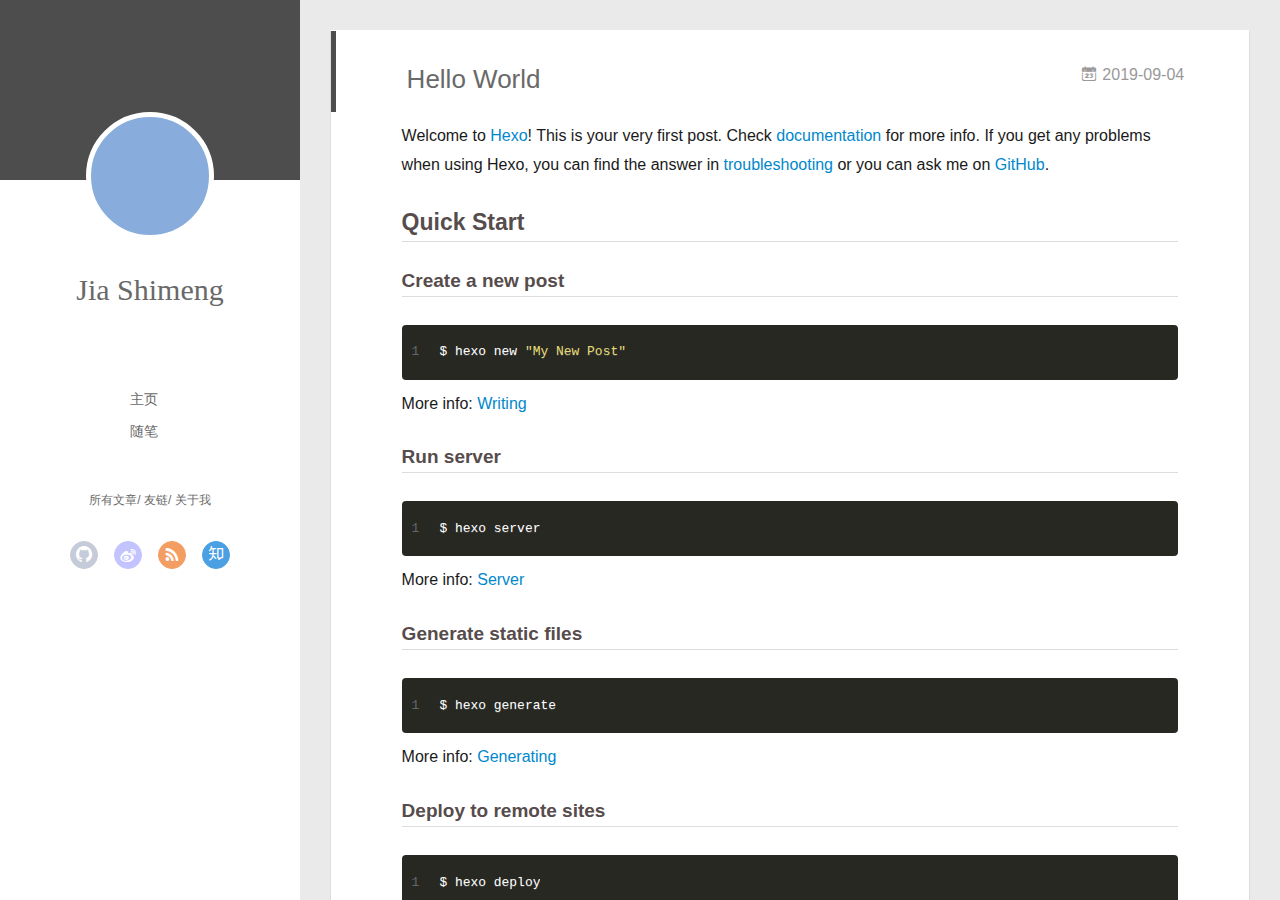
==== commit 337047f4: "Site updated: 2019-10-08 13:28:15" ====
--- a/index.html
+++ b/index.html
@@ -151,68 +151,6 @@
           </div>
           <div id="js-content" class="content-ll">
             
-  
-    <article id="post-test" class="article article-type-post  article-index" itemscope itemprop="blogPost">
-  <div class="article-inner">
-    
-      <header class="article-header">
-        
-  
-    <h1 itemprop="name">
-      <a class="article-title" href="/2019/09/04/test/">test</a>
-    </h1>
-  
-
-        
-        <a href="/2019/09/04/test/" class="archive-article-date">
-  	<time datetime="2019-09-04T07:00:32.000Z" itemprop="datePublished"><i class="icon-calendar icon"></i>2019-09-04</time>
-</a>
-        
-      </header>
-    
-    <div class="article-entry" itemprop="articleBody">
-      
-        
-      
-
-      
-    </div>
-    <div class="article-info article-info-index">
-      
-      
-      
-
-      
-        <p class="article-more-link">
-          <a class="article-more-a" href="/2019/09/04/test/">展开全文 >></a>
-        </p>
-      
-
-      
-      <div class="clearfix"></div>
-    </div>
-  </div>
-</article>
-
-<aside class="wrap-side-operation">
-    <div class="mod-side-operation">
-        
-        <div class="jump-container" id="js-jump-container" style="display:none;">
-            <a href="javascript:void(0)" class="mod-side-operation__jump-to-top">
-                <i class="icon-font icon-back"></i>
-            </a>
-            <div id="js-jump-plan-container" class="jump-plan-container" style="top: -11px;">
-                <i class="icon-font icon-plane jump-plane"></i>
-            </div>
-        </div>
-        
-        
-    </div>
-</aside>
-
-
-
-
   
     <article id="post-hello-world" class="article article-type-post  article-index" itemscope itemprop="blogPost">
   <div class="article-inner">
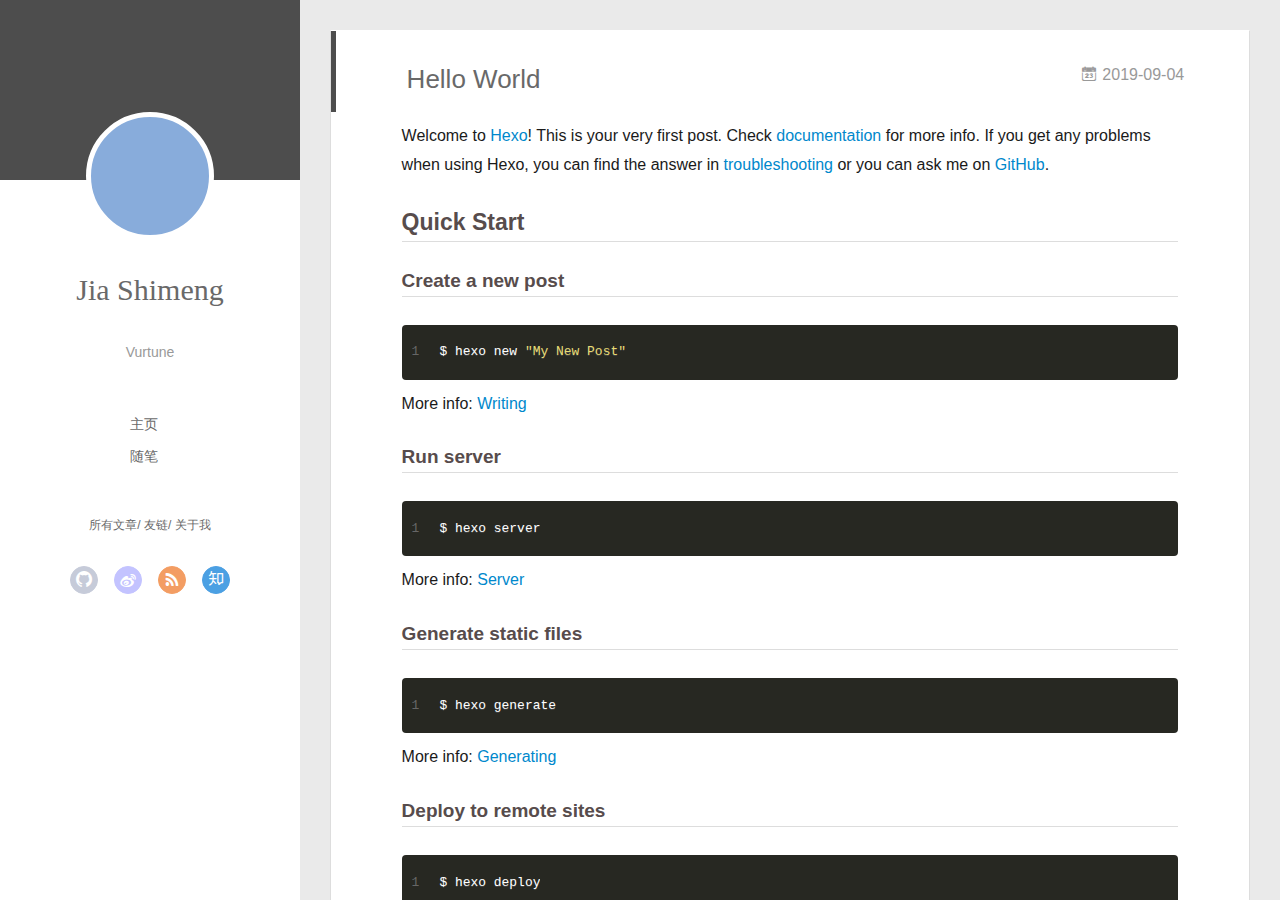
==== commit 1198240b: "Site updated: 2019-10-09 10:38:26" ====
--- a/index.html
+++ b/index.html
@@ -5,12 +5,12 @@
   
   <meta name="renderer" content="webkit">
   <meta http-equiv="X-UA-Compatible" content="IE=edge">
-  <link rel="dns-prefetch" href="http://yoursite.com">
+  <link rel="dns-prefetch" href="https://jiashimeng.github.io">
   <title>Vurtune&#39;s blog</title>
   <meta name="viewport" content="width=device-width, initial-scale=1, maximum-scale=1">
   <meta property="og:type" content="website">
 <meta property="og:title" content="Vurtune&#39;s blog">
-<meta property="og:url" content="http://yoursite.com/index.html">
+<meta property="og:url" content="https://jiashimeng.github.io/index.html">
 <meta property="og:site_name" content="Vurtune&#39;s blog">
 <meta property="og:locale" content="zh-CN">
 <meta name="twitter:card" content="summary">
@@ -48,6 +48,8 @@
 		<hgroup>
 		  <h1 class="header-author"><a href="/">Jia Shimeng</a></h1>
 		</hgroup>
+		
+		<p class="header-subtitle">Vurtune</p>
 		
 
 		<nav class="header-menu">
@@ -106,6 +108,8 @@
 			<hgroup>
 			  <h1 class="header-author js-header-author">Jia Shimeng</h1>
 			</hgroup>
+			
+			<p class="header-subtitle"><i class="icon icon-quo-left"></i>Vurtune<i class="icon icon-quo-right"></i></p>
 			
 			
 			
